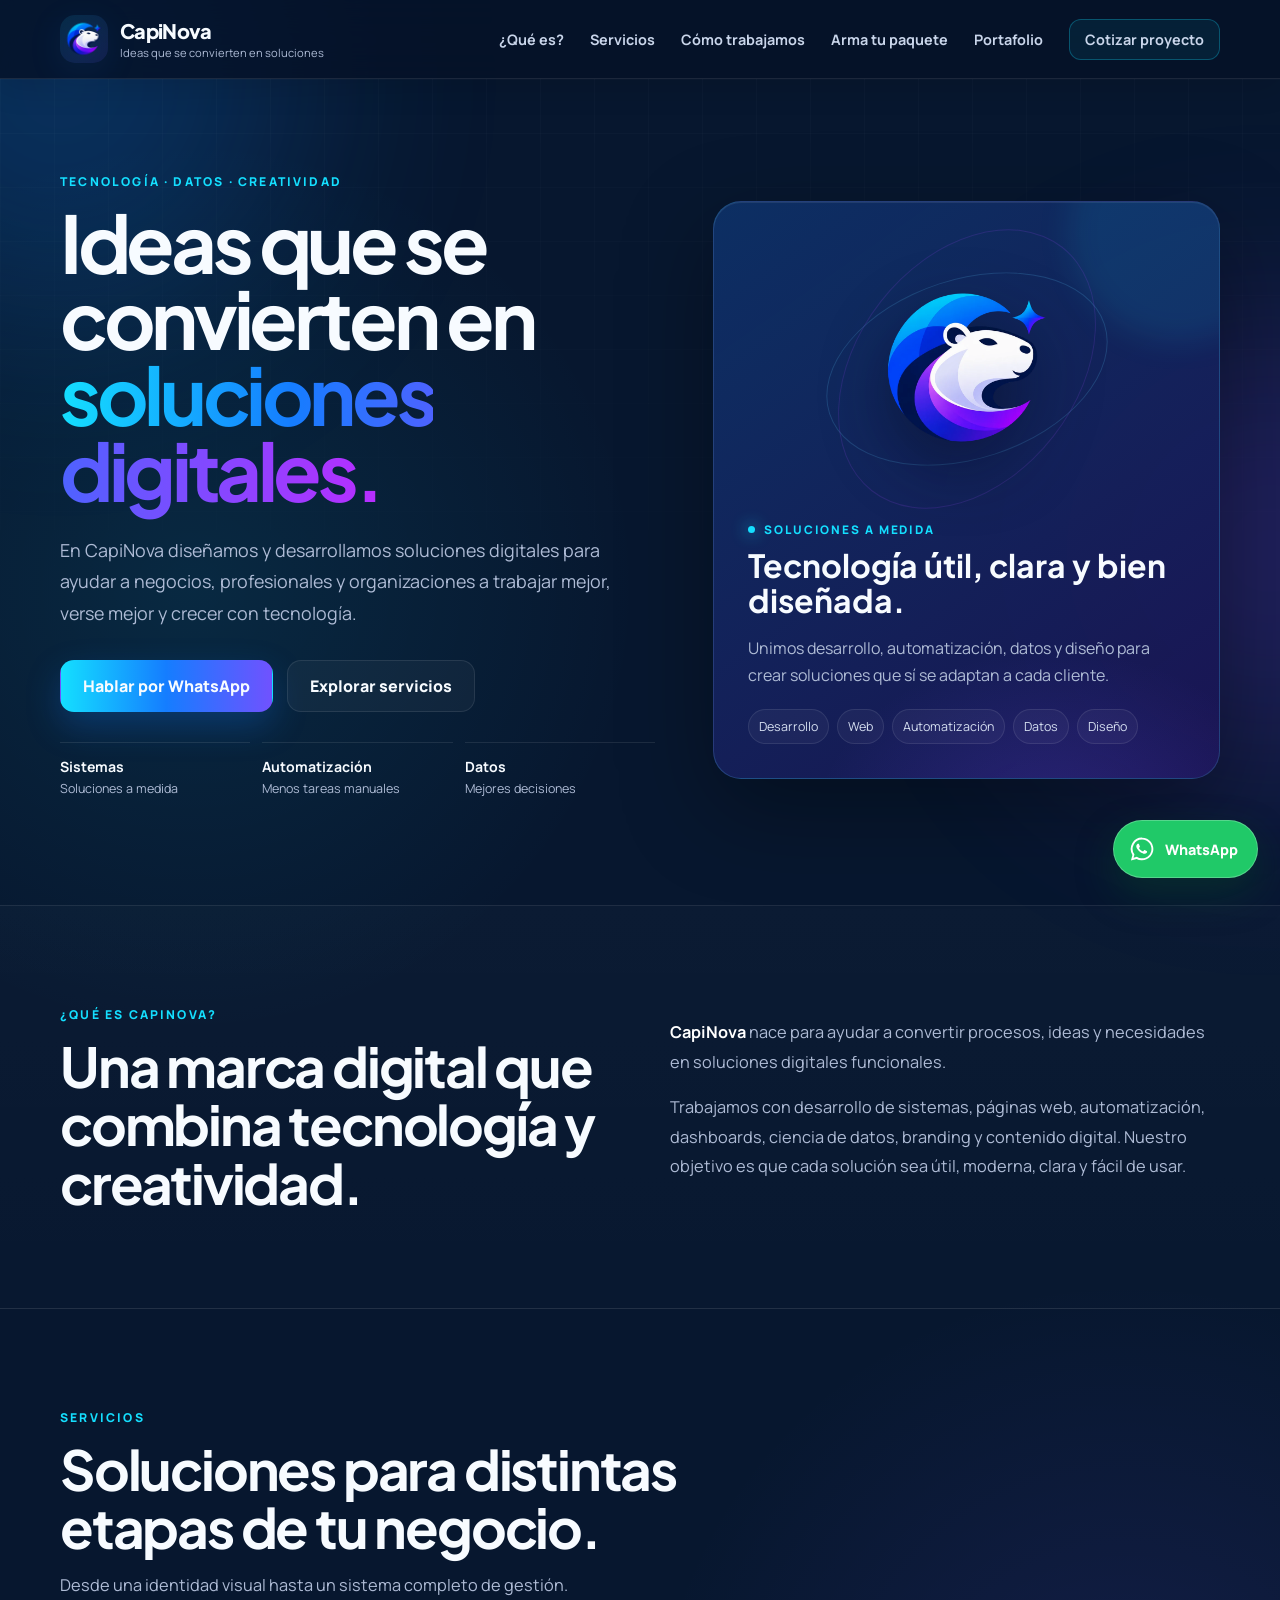
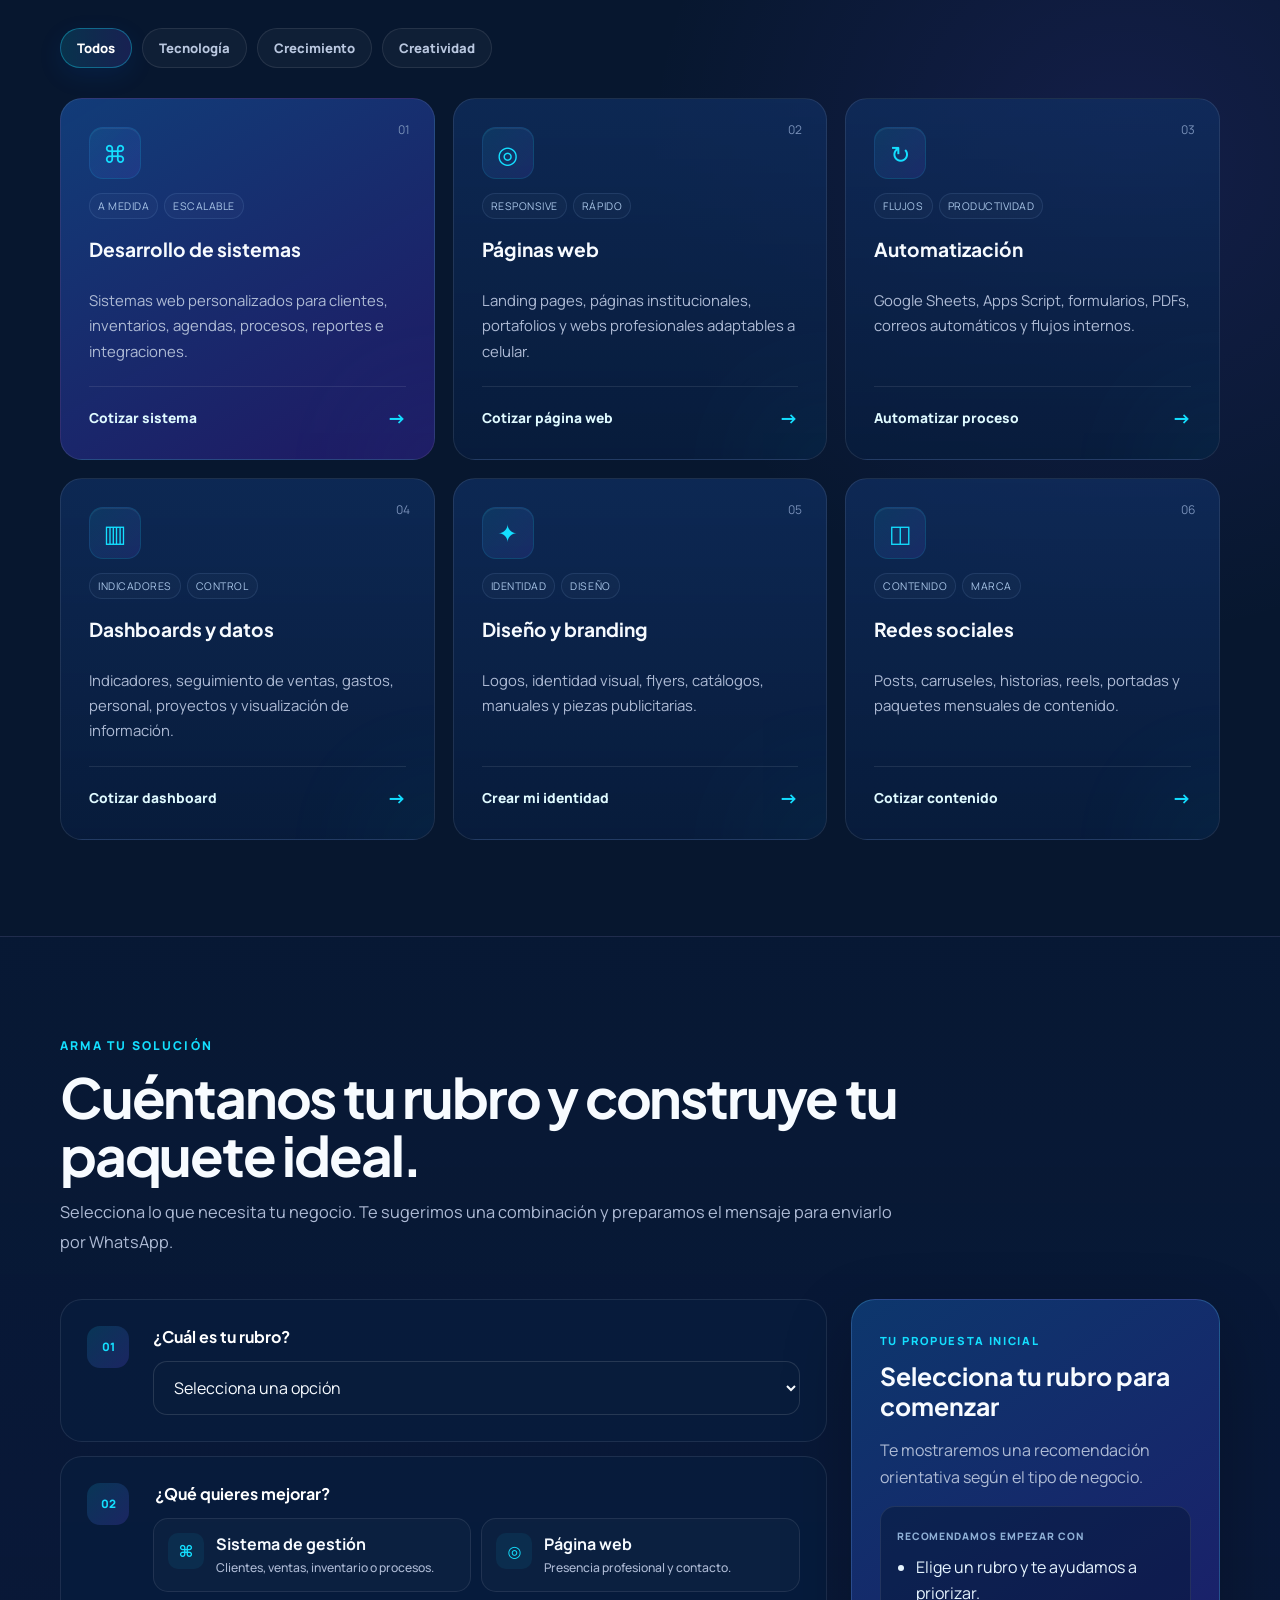
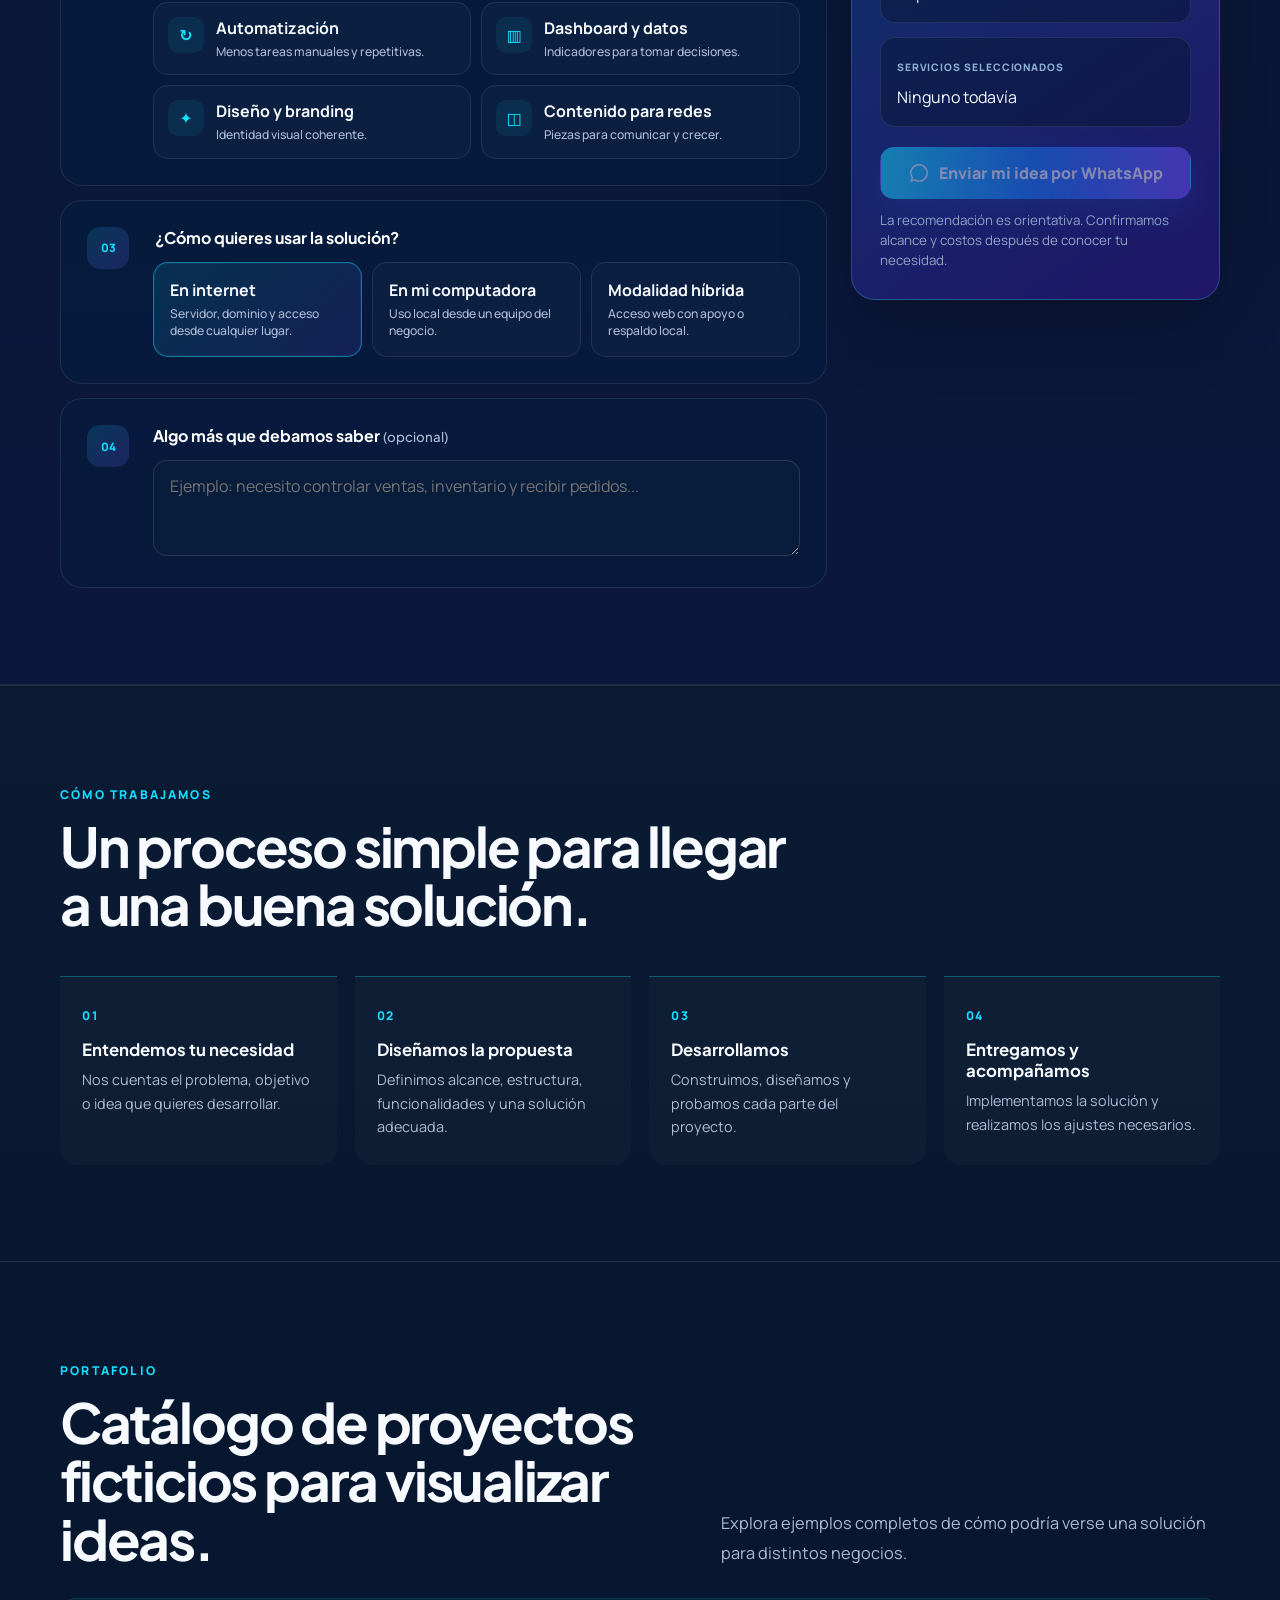
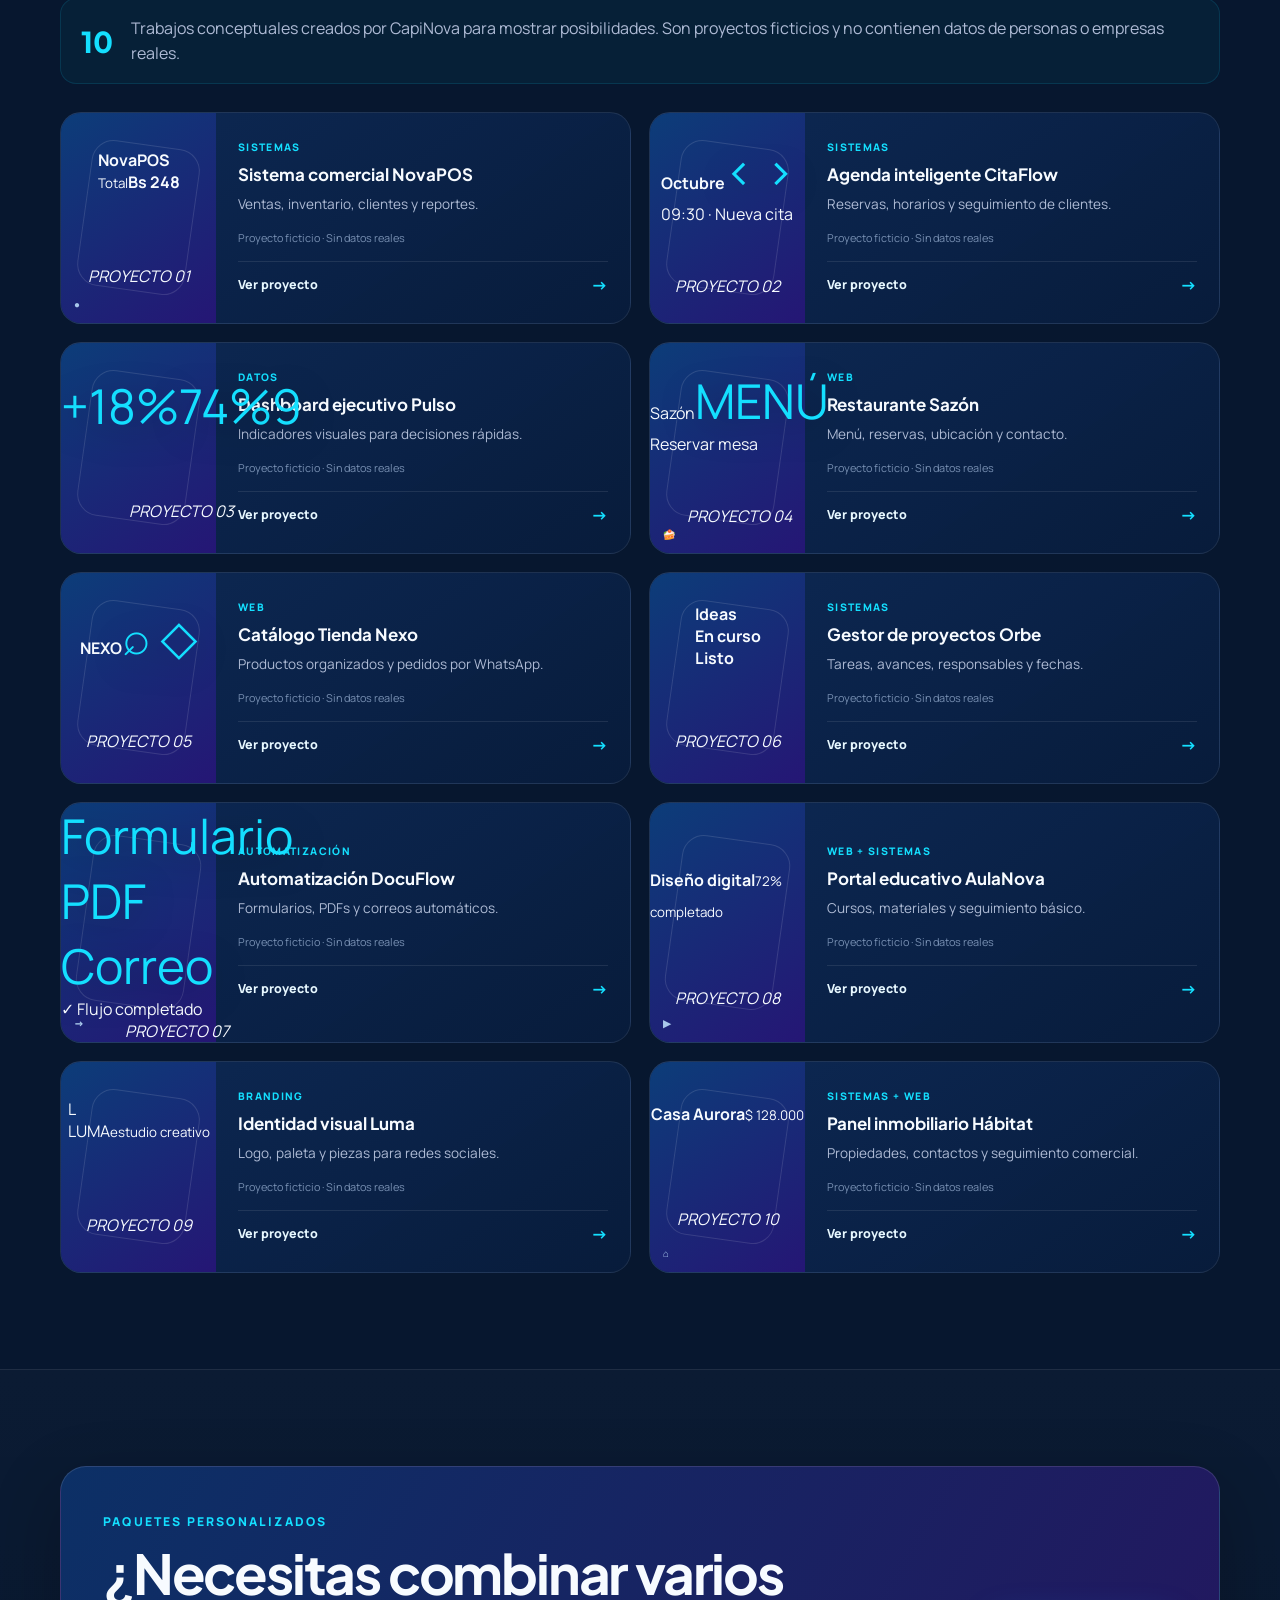
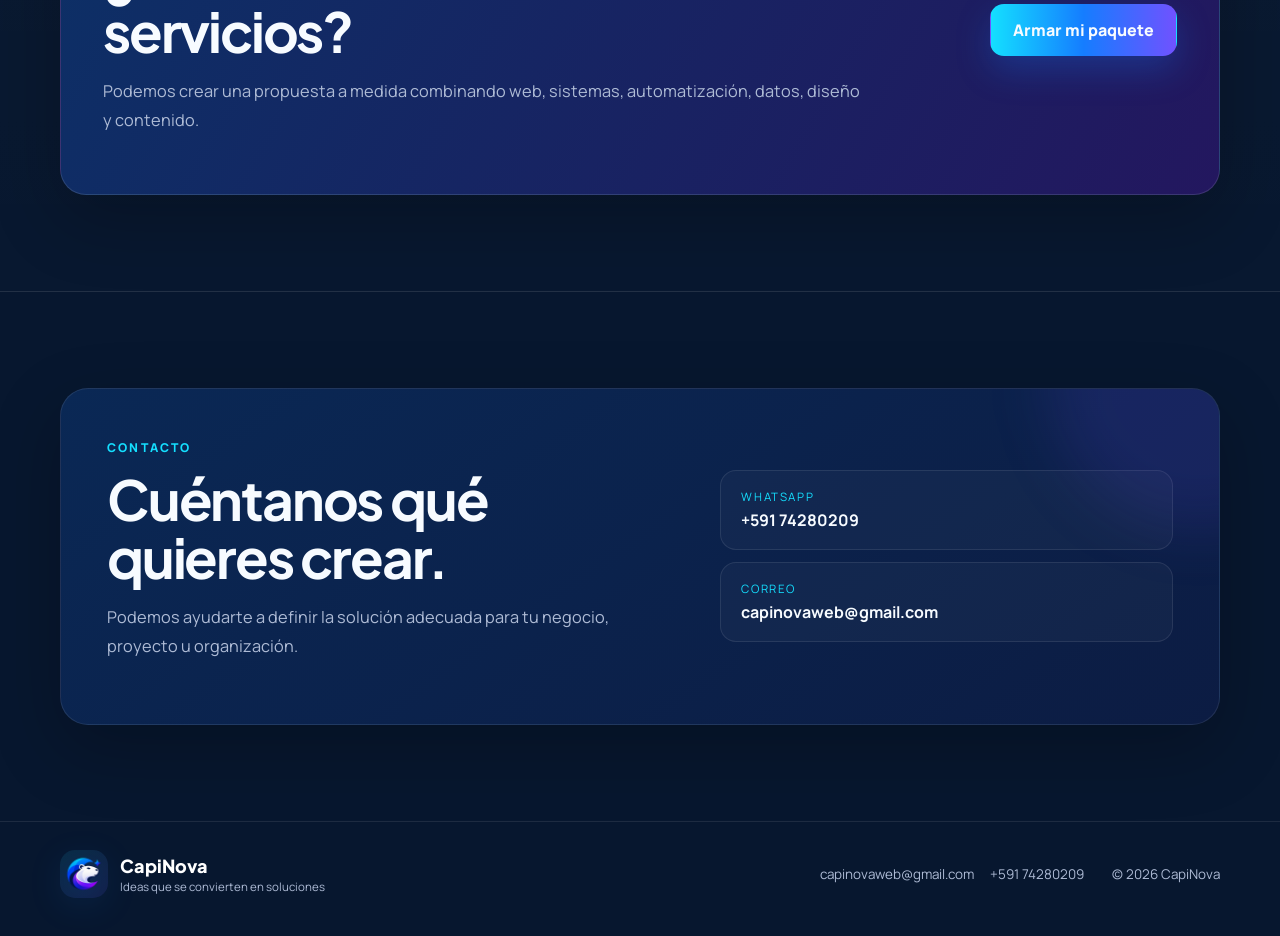
==== index.html @ 13e3d404 "Give every portfolio project a unique visual identity" ====
<!DOCTYPE html>
<html lang="es">
<head>
  <meta charset="UTF-8">
  <meta name="viewport" content="width=device-width, initial-scale=1.0">
  <meta name="theme-color" content="#07172f">
  <meta name="description" content="CapiNova crea soluciones digitales para negocios y profesionales: desarrollo de sistemas, páginas web, automatización, dashboards, datos, branding y contenido digital.">
  <meta property="og:title" content="CapiNova | Ideas que se convierten en soluciones">
  <meta property="og:description" content="Tecnología, datos y creatividad para convertir ideas en soluciones digitales funcionales.">
  <meta property="og:type" content="website">
  <meta property="og:image" content="https://alebaspi321.github.io/capinova/assets/logo-official.webp">
  <title>CapiNova | Soluciones digitales</title>
  <link rel="preconnect" href="https://fonts.googleapis.com">
  <link rel="preconnect" href="https://fonts.gstatic.com" crossorigin>
  <link href="https://fonts.googleapis.com/css2?family=Manrope:wght@400;500;600;700;800&family=Plus+Jakarta+Sans:wght@600;700;800&display=swap" rel="stylesheet">
  <link rel="stylesheet" href="style.css?v=20261013-0700">
</head>
<body>
  <div class="page-glow glow-one"></div>
  <div class="page-glow glow-two"></div>

  <header class="site-header">
    <div class="container nav">
      <a class="brand" href="#inicio" aria-label="CapiNova">
        <img class="brand-logo" src="./assets/logo-official.webp?v=20261013-0300" width="128" height="128" decoding="async" alt="Logo oficial de CapiNova">
        <span class="brand-copy">
          <strong>CapiNova</strong>
          <small>Ideas que se convierten en soluciones</small>
        </span>
      </a>

      <button class="menu-toggle" aria-label="Abrir menú" aria-expanded="false" aria-controls="main-navigation">
        <span></span><span></span><span></span>
      </button>

      <nav class="nav-links" id="main-navigation">
        <a href="#que-es">¿Qué es?</a>
        <a href="#servicios">Servicios</a>
        <a href="#proceso">Cómo trabajamos</a>
        <a href="#configurador">Arma tu paquete</a>
        <a href="#portafolio">Portafolio</a>
        <a href="#contacto" class="nav-cta">Cotizar proyecto</a>
      </nav>
    </div>
  </header>

  <main>
    <section class="hero" id="inicio">
      <div class="container hero-grid">
        <div class="hero-copy">
          <span class="eyebrow">TECNOLOGÍA · DATOS · CREATIVIDAD</span>
          <h1>Ideas que se convierten en <span>soluciones digitales.</span></h1>
          <p class="hero-text">
            En CapiNova diseñamos y desarrollamos soluciones digitales para ayudar a negocios, profesionales y organizaciones a trabajar mejor, verse mejor y crecer con tecnología.
          </p>

          <div class="hero-actions">
            <a class="btn btn-primary" href="https://wa.me/59174280209?text=Hola%20CapiNova,%20me%20gustar%C3%ADa%20solicitar%20una%20cotizaci%C3%B3n." target="_blank" rel="noopener">Hablar por WhatsApp</a>
            <a class="btn btn-secondary" href="#servicios">Explorar servicios</a>
          </div>

          <div class="trust-row">
            <div><strong>Sistemas</strong><span>Soluciones a medida</span></div>
            <div><strong>Automatización</strong><span>Menos tareas manuales</span></div>
            <div><strong>Datos</strong><span>Mejores decisiones</span></div>
          </div>
        </div>

        <div class="hero-panel">
          <div class="hero-logo-wrap" aria-hidden="true">
            <span class="orbit orbit-one"></span>
            <span class="orbit orbit-two"></span>
            <img class="hero-logo" src="./assets/logo-official.webp?v=20261013-0300" width="128" height="128" decoding="async" alt="Logo oficial de CapiNova">
          </div>
          <div class="hero-panel-copy">
            <span class="panel-label"><i></i> SOLUCIONES A MEDIDA</span>
            <h2>Tecnología útil, clara y bien diseñada.</h2>
            <p>Unimos desarrollo, automatización, datos y diseño para crear soluciones que sí se adaptan a cada cliente.</p>
          </div>
          <div class="panel-chips">
            <span>Desarrollo</span><span>Web</span><span>Automatización</span><span>Datos</span><span>Diseño</span>
          </div>
        </div>
      </div>
    </section>

    <section class="section section-soft" id="que-es">
      <div class="container two-col">
        <div>
          <span class="eyebrow">¿QUÉ ES CAPINOVA?</span>
          <h2>Una marca digital que combina tecnología y creatividad.</h2>
        </div>
        <div class="body-copy">
          <p><strong>CapiNova</strong> nace para ayudar a convertir procesos, ideas y necesidades en soluciones digitales funcionales.</p>
          <p>Trabajamos con desarrollo de sistemas, páginas web, automatización, dashboards, ciencia de datos, branding y contenido digital. Nuestro objetivo es que cada solución sea útil, moderna, clara y fácil de usar.</p>
        </div>
      </div>
    </section>

    <section class="section" id="servicios">
      <div class="container">
        <div class="section-heading">
          <span class="eyebrow">SERVICIOS</span>
          <h2>Soluciones para distintas etapas de tu negocio.</h2>
          <p>Desde una identidad visual hasta un sistema completo de gestión.</p>
        </div>

        <div class="service-filters" role="group" aria-label="Filtrar servicios">
          <button class="service-filter active" type="button" data-filter="all">Todos</button>
          <button class="service-filter" type="button" data-filter="tecnologia">Tecnología</button>
          <button class="service-filter" type="button" data-filter="crecimiento">Crecimiento</button>
          <button class="service-filter" type="button" data-filter="creatividad">Creatividad</button>
        </div>

        <div class="services-grid">
          <article class="service-card featured" data-category="tecnologia">
            <span class="service-no">01</span>
            <div class="service-icon" aria-hidden="true">⌘</div>
            <div class="service-tags"><span>A medida</span><span>Escalable</span></div>
            <h3>Desarrollo de sistemas</h3>
            <p>Sistemas web personalizados para clientes, inventarios, agendas, procesos, reportes e integraciones.</p>
            <a class="service-link" href="https://wa.me/59174280209?text=Hola%20CapiNova,%20quiero%20cotizar%20un%20sistema%20a%20medida." target="_blank" rel="noopener">Cotizar sistema <span>→</span></a>
          </article>
          <article class="service-card" data-category="crecimiento">
            <span class="service-no">02</span>
            <div class="service-icon" aria-hidden="true">◎</div>
            <div class="service-tags"><span>Responsive</span><span>Rápido</span></div>
            <h3>Páginas web</h3>
            <p>Landing pages, páginas institucionales, portafolios y webs profesionales adaptables a celular.</p>
            <a class="service-link" href="https://wa.me/59174280209?text=Hola%20CapiNova,%20quiero%20cotizar%20una%20p%C3%A1gina%20web." target="_blank" rel="noopener">Cotizar página web <span>→</span></a>
          </article>
          <article class="service-card" data-category="tecnologia">
            <span class="service-no">03</span>
            <div class="service-icon" aria-hidden="true">↻</div>
            <div class="service-tags"><span>Flujos</span><span>Productividad</span></div>
            <h3>Automatización</h3>
            <p>Google Sheets, Apps Script, formularios, PDFs, correos automáticos y flujos internos.</p>
            <a class="service-link" href="https://wa.me/59174280209?text=Hola%20CapiNova,%20quiero%20automatizar%20un%20proceso." target="_blank" rel="noopener">Automatizar proceso <span>→</span></a>
          </article>
          <article class="service-card" data-category="tecnologia">
            <span class="service-no">04</span>
            <div class="service-icon" aria-hidden="true">▥</div>
            <div class="service-tags"><span>Indicadores</span><span>Control</span></div>
            <h3>Dashboards y datos</h3>
            <p>Indicadores, seguimiento de ventas, gastos, personal, proyectos y visualización de información.</p>
            <a class="service-link" href="https://wa.me/59174280209?text=Hola%20CapiNova,%20quiero%20cotizar%20un%20dashboard%20de%20datos." target="_blank" rel="noopener">Cotizar dashboard <span>→</span></a>
          </article>
          <article class="service-card" data-category="creatividad">
            <span class="service-no">05</span>
            <div class="service-icon" aria-hidden="true">✦</div>
            <div class="service-tags"><span>Identidad</span><span>Diseño</span></div>
            <h3>Diseño y branding</h3>
            <p>Logos, identidad visual, flyers, catálogos, manuales y piezas publicitarias.</p>
            <a class="service-link" href="https://wa.me/59174280209?text=Hola%20CapiNova,%20quiero%20cotizar%20dise%C3%B1o%20y%20branding." target="_blank" rel="noopener">Crear mi identidad <span>→</span></a>
          </article>
          <article class="service-card" data-category="crecimiento creatividad">
            <span class="service-no">06</span>
            <div class="service-icon" aria-hidden="true">◫</div>
            <div class="service-tags"><span>Contenido</span><span>Marca</span></div>
            <h3>Redes sociales</h3>
            <p>Posts, carruseles, historias, reels, portadas y paquetes mensuales de contenido.</p>
            <a class="service-link" href="https://wa.me/59174280209?text=Hola%20CapiNova,%20quiero%20cotizar%20contenido%20para%20redes%20sociales." target="_blank" rel="noopener">Cotizar contenido <span>→</span></a>
          </article>
        </div>
      </div>
    </section>

    <section class="section package-builder-section" id="configurador">
      <div class="container">
        <div class="section-heading builder-heading">
          <span class="eyebrow">ARMA TU SOLUCIÓN</span>
          <h2>Cuéntanos tu rubro y construye tu paquete ideal.</h2>
          <p>Selecciona lo que necesita tu negocio. Te sugerimos una combinación y preparamos el mensaje para enviarlo por WhatsApp.</p>
        </div>

        <div class="package-builder">
          <form class="builder-form" id="package-form">
            <div class="builder-step">
              <span class="step-number">01</span>
              <div class="step-content">
                <label for="business-type">¿Cuál es tu rubro?</label>
                <select id="business-type" name="businessType">
                  <option value="">Selecciona una opción</option>
                  <option value="restaurante">Restaurante o cafetería</option>
                  <option value="comercio">Tienda o comercio</option>
                  <option value="profesional">Servicios profesionales</option>
                  <option value="salud">Salud y bienestar</option>
                  <option value="educacion">Educación o capacitación</option>
                  <option value="inmobiliaria">Inmobiliaria o construcción</option>
                  <option value="turismo">Turismo, hotelería o eventos</option>
                  <option value="emprendimiento">Emprendimiento o marca personal</option>
                  <option value="otro">Otro rubro</option>
                </select>
              </div>
            </div>

            <div class="builder-step">
              <span class="step-number">02</span>
              <fieldset class="step-content">
                <legend>¿Qué quieres mejorar?</legend>
                <div class="need-grid">
                  <label class="need-option"><input type="checkbox" name="service" value="Sistema de gestión"><span><b>⌘</b><strong>Sistema de gestión</strong><small>Clientes, ventas, inventario o procesos.</small></span></label>
                  <label class="need-option"><input type="checkbox" name="service" value="Página web"><span><b>◎</b><strong>Página web</strong><small>Presencia profesional y contacto.</small></span></label>
                  <label class="need-option"><input type="checkbox" name="service" value="Automatización"><span><b>↻</b><strong>Automatización</strong><small>Menos tareas manuales y repetitivas.</small></span></label>
                  <label class="need-option"><input type="checkbox" name="service" value="Dashboard y datos"><span><b>▥</b><strong>Dashboard y datos</strong><small>Indicadores para tomar decisiones.</small></span></label>
                  <label class="need-option"><input type="checkbox" name="service" value="Diseño y branding"><span><b>✦</b><strong>Diseño y branding</strong><small>Identidad visual coherente.</small></span></label>
                  <label class="need-option"><input type="checkbox" name="service" value="Contenido para redes"><span><b>◫</b><strong>Contenido para redes</strong><small>Piezas para comunicar y crecer.</small></span></label>
                </div>
              </fieldset>
            </div>

            <div class="builder-step">
              <span class="step-number">03</span>
              <fieldset class="step-content">
                <legend>¿Cómo quieres usar la solución?</legend>
                <div class="delivery-grid">
                  <label class="delivery-option"><input type="radio" name="delivery" value="En internet, con servidor y dominio" checked><span><strong>En internet</strong><small>Servidor, dominio y acceso desde cualquier lugar.</small></span></label>
                  <label class="delivery-option"><input type="radio" name="delivery" value="Instalada en una computadora local"><span><strong>En mi computadora</strong><small>Uso local desde un equipo del negocio.</small></span></label>
                  <label class="delivery-option"><input type="radio" name="delivery" value="Opción híbrida: internet y respaldo local"><span><strong>Modalidad híbrida</strong><small>Acceso web con apoyo o respaldo local.</small></span></label>
                </div>
              </fieldset>
            </div>

            <div class="builder-step">
              <span class="step-number">04</span>
              <div class="step-content">
                <label for="project-detail">Algo más que debamos saber <small>(opcional)</small></label>
                <textarea id="project-detail" rows="3" placeholder="Ejemplo: necesito controlar ventas, inventario y recibir pedidos..."></textarea>
              </div>
            </div>
          </form>

          <aside class="builder-summary" aria-live="polite">
            <span class="summary-kicker">TU PROPUESTA INICIAL</span>
            <h3 id="summary-title">Selecciona tu rubro para comenzar</h3>
            <p id="summary-text">Te mostraremos una recomendación orientativa según el tipo de negocio.</p>
            <div class="recommendation-box">
              <small>Recomendamos empezar con</small>
              <ul id="recommended-list"><li>Elige un rubro y te ayudamos a priorizar.</li></ul>
            </div>
            <div class="selected-summary">
              <small>Servicios seleccionados</small>
              <p id="selected-services">Ninguno todavía</p>
            </div>
            <a class="btn btn-primary builder-whatsapp disabled" id="builder-whatsapp" href="#" target="_blank" rel="noopener" aria-disabled="true">
              <svg viewBox="0 0 32 32" aria-hidden="true"><path fill="currentColor" d="M16.04 3A12.9 12.9 0 0 0 5.08 22.72L3.35 29l6.43-1.69A12.95 12.95 0 1 0 16.04 3Zm0 2.18a10.76 10.76 0 1 1-5.49 20.01l-.39-.23-3.82 1 1.02-3.72-.25-.4a10.74 10.74 0 0 1 8.93-16.66Z"/></svg>
              Enviar mi idea por WhatsApp
            </a>
            <small class="summary-note">La recomendación es orientativa. Confirmamos alcance y costos después de conocer tu necesidad.</small>
          </aside>
        </div>
      </div>
    </section>

    <section class="section section-soft" id="proceso">
      <div class="container">
        <div class="section-heading">
          <span class="eyebrow">CÓMO TRABAJAMOS</span>
          <h2>Un proceso simple para llegar a una buena solución.</h2>
        </div>

        <div class="process-grid">
          <article><span>01</span><h3>Entendemos tu necesidad</h3><p>Nos cuentas el problema, objetivo o idea que quieres desarrollar.</p></article>
          <article><span>02</span><h3>Diseñamos la propuesta</h3><p>Definimos alcance, estructura, funcionalidades y una solución adecuada.</p></article>
          <article><span>03</span><h3>Desarrollamos</h3><p>Construimos, diseñamos y probamos cada parte del proyecto.</p></article>
          <article><span>04</span><h3>Entregamos y acompañamos</h3><p>Implementamos la solución y realizamos los ajustes necesarios.</p></article>
        </div>
      </div>
    </section>

    <section class="section" id="portafolio">
      <div class="container">
        <div class="section-heading portfolio-heading">
          <div>
            <span class="eyebrow">PORTAFOLIO</span>
            <h2>Catálogo de proyectos ficticios para visualizar ideas.</h2>
          </div>
          <p>Explora ejemplos completos de cómo podría verse una solución para distintos negocios.</p>
        </div>

        <div class="demo-notice"><span>10</span><p>Trabajos conceptuales creados por CapiNova para mostrar posibilidades. Son proyectos ficticios y no contienen datos de personas o empresas reales.</p></div>
        <div class="portfolio-grid demo-grid">
          <article class="demo-card project-pos">
            <div class="demo-visual visual-pos"><div class="project-mini"><div class="mini-pos-head"><b>NovaPOS</b><i>●</i></div><div class="mini-products"><span></span><span></span><span></span></div><div class="mini-total"><small>Total</small><strong>Bs 248</strong></div></div><em>PROYECTO 01</em></div>
            <div class="demo-copy"><span>SISTEMAS</span><h3>Sistema comercial NovaPOS</h3><p>Ventas, inventario, clientes y reportes.</p><small>Proyecto ficticio · Sin datos reales</small><button class="project-view" type="button" data-project="1">Ver proyecto <span>→</span></button></div>
          </article>
          <article class="demo-card project-calendar">
            <div class="demo-visual visual-calendar"><div class="project-mini"><div class="mini-cal-head"><b>Octubre</b><span>‹ ›</span></div><div class="mini-cal-grid"><i></i><i></i><i></i><i></i><i></i><i></i><i></i><i></i><i></i><i></i><i></i><i></i><i></i><i></i><i></i><i></i><i></i><i></i><i></i><i></i><i></i></div><div class="mini-appointment">09:30 · Nueva cita</div></div><em>PROYECTO 02</em></div>
            <div class="demo-copy"><span>SISTEMAS</span><h3>Agenda inteligente CitaFlow</h3><p>Reservas, horarios y seguimiento de clientes.</p><small>Proyecto ficticio · Sin datos reales</small><button class="project-view" type="button" data-project="2">Ver proyecto <span>→</span></button></div>
          </article>
          <article class="demo-card project-analytics">
            <div class="demo-visual visual-analytics"><div class="project-mini"><div class="mini-kpis"><span>+18%</span><span>74%</span><span>9</span></div><div class="mini-bars"><i></i><i></i><i></i><i></i><i></i><i></i></div><div class="mini-line"></div></div><em>PROYECTO 03</em></div>
            <div class="demo-copy"><span>DATOS</span><h3>Dashboard ejecutivo Pulso</h3><p>Indicadores visuales para decisiones rápidas.</p><small>Proyecto ficticio · Sin datos reales</small><button class="project-view" type="button" data-project="3">Ver proyecto <span>→</span></button></div>
          </article>
          <article class="demo-card project-restaurant">
            <div class="demo-visual visual-restaurant"><div class="project-mini"><div class="mini-food-title">Sazón<span>MENÚ</span></div><div class="mini-dishes"><i>🍲</i><i>🥗</i><i>🍰</i></div><div class="mini-reserve">Reservar mesa</div></div><em>PROYECTO 04</em></div>
            <div class="demo-copy"><span>WEB</span><h3>Restaurante Sazón</h3><p>Menú, reservas, ubicación y contacto.</p><small>Proyecto ficticio · Sin datos reales</small><button class="project-view" type="button" data-project="4">Ver proyecto <span>→</span></button></div>
          </article>
          <article class="demo-card project-shop">
            <div class="demo-visual visual-shop"><div class="project-mini"><div class="mini-shop-head"><b>NEXO</b><span>⌕  ◇</span></div><div class="mini-shop-grid"><i></i><i></i><i></i><i></i></div></div><em>PROYECTO 05</em></div>
            <div class="demo-copy"><span>WEB</span><h3>Catálogo Tienda Nexo</h3><p>Productos organizados y pedidos por WhatsApp.</p><small>Proyecto ficticio · Sin datos reales</small><button class="project-view" type="button" data-project="5">Ver proyecto <span>→</span></button></div>
          </article>
          <article class="demo-card project-kanban">
            <div class="demo-visual visual-kanban"><div class="project-mini"><div class="mini-board"><div><b>Ideas</b><i></i><i></i></div><div><b>En curso</b><i></i><i></i></div><div><b>Listo</b><i></i></div></div></div><em>PROYECTO 06</em></div>
            <div class="demo-copy"><span>SISTEMAS</span><h3>Gestor de proyectos Orbe</h3><p>Tareas, avances, responsables y fechas.</p><small>Proyecto ficticio · Sin datos reales</small><button class="project-view" type="button" data-project="6">Ver proyecto <span>→</span></button></div>
          </article>
          <article class="demo-card project-flow">
            <div class="demo-visual visual-flow"><div class="project-mini"><div class="mini-flow"><span>Formulario</span><i>→</i><span>PDF</span><i>→</i><span>Correo</span></div><div class="mini-flow-status">✓ Flujo completado</div></div><em>PROYECTO 07</em></div>
            <div class="demo-copy"><span>AUTOMATIZACIÓN</span><h3>Automatización DocuFlow</h3><p>Formularios, PDFs y correos automáticos.</p><small>Proyecto ficticio · Sin datos reales</small><button class="project-view" type="button" data-project="7">Ver proyecto <span>→</span></button></div>
          </article>
          <article class="demo-card project-learning">
            <div class="demo-visual visual-learning"><div class="project-mini"><div class="mini-course"><i>▶</i><div><b>Diseño digital</b><span></span><small>72% completado</small></div></div><div class="mini-lessons"><span></span><span></span><span></span></div></div><em>PROYECTO 08</em></div>
            <div class="demo-copy"><span>WEB + SISTEMAS</span><h3>Portal educativo AulaNova</h3><p>Cursos, materiales y seguimiento básico.</p><small>Proyecto ficticio · Sin datos reales</small><button class="project-view" type="button" data-project="8">Ver proyecto <span>→</span></button></div>
          </article>
          <article class="demo-card project-brand">
            <div class="demo-visual visual-brand"><div class="project-mini"><div class="mini-logo-mark">L</div><div class="mini-brand-name">LUMA<small>estudio creativo</small></div><div class="mini-swatches"><i></i><i></i><i></i><i></i></div></div><em>PROYECTO 09</em></div>
            <div class="demo-copy"><span>BRANDING</span><h3>Identidad visual Luma</h3><p>Logo, paleta y piezas para redes sociales.</p><small>Proyecto ficticio · Sin datos reales</small><button class="project-view" type="button" data-project="9">Ver proyecto <span>→</span></button></div>
          </article>
          <article class="demo-card project-estate">
            <div class="demo-visual visual-estate"><div class="project-mini"><div class="mini-property-main"><i>⌂</i><b>Casa Aurora</b><small>$ 128.000</small></div><div class="mini-property-row"><span></span><span></span><span></span></div></div><em>PROYECTO 10</em></div>
            <div class="demo-copy"><span>SISTEMAS + WEB</span><h3>Panel inmobiliario Hábitat</h3><p>Propiedades, contactos y seguimiento comercial.</p><small>Proyecto ficticio · Sin datos reales</small><button class="project-view" type="button" data-project="10">Ver proyecto <span>→</span></button></div>
          </article>
        </div>
      </div>
    </section>

    <section class="section section-soft">
      <div class="container custom-package">
        <div>
          <span class="eyebrow">PAQUETES PERSONALIZADOS</span>
          <h2>¿Necesitas combinar varios servicios?</h2>
          <p>Podemos crear una propuesta a medida combinando web, sistemas, automatización, datos, diseño y contenido.</p>
        </div>
        <a class="btn btn-primary" href="https://wa.me/59174280209?text=Hola%20CapiNova,%20quiero%20armar%20un%20paquete%20personalizado." target="_blank" rel="noopener">Armar mi paquete</a>
      </div>
    </section>

    <section class="section" id="contacto">
      <div class="container contact-card">
        <div class="contact-copy">
          <span class="eyebrow">CONTACTO</span>
          <h2>Cuéntanos qué quieres crear.</h2>
          <p>Podemos ayudarte a definir la solución adecuada para tu negocio, proyecto u organización.</p>
        </div>
        <div class="contact-details">
          <a href="https://wa.me/59174280209?text=Hola%20CapiNova,%20me%20gustar%C3%ADa%20solicitar%20informaci%C3%B3n." target="_blank" rel="noopener">
            <small>WhatsApp</small>
            <strong>+591 74280209</strong>
          </a>
          <a href="mailto:capinovaweb@gmail.com">
            <small>Correo</small>
            <strong>capinovaweb@gmail.com</strong>
          </a>
        </div>
      </div>
    </section>
  </main>

  <div class="project-modal" id="project-modal" role="dialog" aria-modal="true" aria-labelledby="project-modal-title" hidden>
    <div class="project-modal-backdrop" data-close-modal></div>
    <div class="project-modal-panel">
      <button class="project-modal-close" type="button" aria-label="Cerrar proyecto" data-close-modal>×</button>
      <div class="project-preview" id="project-preview">
        <div class="preview-toolbar"><i></i><i></i><i></i><span id="preview-address">proyecto.capinova.demo</span></div>
        <div class="preview-app">
          <aside class="preview-sidebar"><img src="./assets/logo-official.webp?v=20261013-0300" alt=""><b id="preview-short-title">CN</b><span></span><span></span><span></span><span></span></aside>
          <div class="preview-content">
            <div class="preview-heading"><div><small>VISTA CONCEPTUAL</small><h4 id="preview-screen-title">Panel principal</h4></div><div class="preview-avatar"></div></div>
            <div class="preview-metrics"><div><small>Indicador A</small><strong id="metric-a">24</strong></div><div><small>Indicador B</small><strong id="metric-b">86%</strong></div><div><small>Indicador C</small><strong id="metric-c">12</strong></div></div>
            <div class="preview-lower"><div class="preview-chart"><span></span><i></i></div><div class="preview-list"><span></span><span></span><span></span><span></span></div></div>
          </div>
        </div>
      </div>
      <div class="project-modal-copy">
        <span class="modal-category" id="project-modal-category">SISTEMAS</span>
        <h3 id="project-modal-title">Proyecto ficticio</h3>
        <p id="project-modal-description"></p>
        <div class="modal-columns"><div><small>OBJETIVO</small><p id="project-modal-objective"></p></div><div><small>INCLUYE</small><ul id="project-modal-features"></ul></div></div>
        <a class="btn btn-primary" id="project-modal-cta" href="#" target="_blank" rel="noopener">Quiero algo similar</a>
        <small class="fiction-note">Vista conceptual creada para portafolio. No corresponde a un cliente real.</small>
      </div>
    </div>
  </div>

  <a class="whatsapp-float" href="https://wa.me/59174280209?text=Hola%20CapiNova,%20me%20gustar%C3%ADa%20solicitar%20una%20cotizaci%C3%B3n." target="_blank" rel="noopener" aria-label="Cotizar por WhatsApp">
    <svg viewBox="0 0 32 32" aria-hidden="true">
      <path fill="currentColor" d="M16.04 3A12.9 12.9 0 0 0 5.08 22.72L3.35 29l6.43-1.69A12.95 12.95 0 1 0 16.04 3Zm0 2.18a10.76 10.76 0 1 1-5.49 20.01l-.39-.23-3.82 1 1.02-3.72-.25-.4a10.74 10.74 0 0 1 8.93-16.66Zm-4.7 4.86c-.2 0-.53.08-.81.39-.28.31-1.06 1.04-1.06 2.53s1.09 2.94 1.24 3.14c.15.2 2.14 3.27 5.19 4.59.72.31 1.29.5 1.73.64.73.23 1.39.2 1.91.12.58-.09 1.79-.73 2.04-1.43.25-.7.25-1.3.18-1.43-.08-.12-.28-.2-.58-.35-.3-.15-1.79-.88-2.07-.98-.28-.1-.48-.15-.68.15-.2.3-.78.98-.96 1.18-.18.2-.35.23-.66.08-.3-.15-1.28-.47-2.44-1.5-.9-.8-1.51-1.8-1.69-2.1-.18-.3-.02-.47.13-.62.14-.13.3-.35.45-.53.15-.18.2-.3.3-.5.1-.2.05-.38-.03-.53-.07-.15-.67-1.65-.93-2.26-.24-.58-.49-.5-.68-.51h-.58Z"/>
    </svg>
    <span>WhatsApp</span>
  </a>

  <footer class="footer">
    <div class="container footer-grid">
      <div class="footer-brand">
        <img class="brand-logo" src="./assets/logo-official.webp?v=20261013-0300" width="128" height="128" decoding="async" alt="Logo oficial de CapiNova">
        <div><strong>CapiNova</strong><span>Ideas que se convierten en soluciones</span></div>
      </div>
      <div class="footer-contact">
        <a href="mailto:capinovaweb@gmail.com">capinovaweb@gmail.com</a>
        <a href="https://wa.me/59174280209" target="_blank" rel="noopener">+591 74280209</a>
      </div>
      <div class="footer-copy">© <span id="year"></span> CapiNova</div>
    </div>
  </footer>

  <script src="script.js?v=20261013-0700"></script>
</body>
</html>
---- style.css ----
:root{
  --bg:#07172f;
  --bg-2:#0b2144;
  --card:#0d2852;
  --card-2:#102f62;
  --text:#f7fbff;
  --muted:#aebbd5;
  --cyan:#14dfff;
  --blue:#157dff;
  --violet:#7052ff;
  --magenta:#b92dff;
  --line:rgba(255,255,255,.09);
  --shadow:0 24px 70px rgba(0,0,0,.24);
}
*{box-sizing:border-box}
html{scroll-behavior:smooth}
body{margin:0;font-family:"Manrope",system-ui,sans-serif;background:var(--bg);color:var(--text);overflow-x:hidden}
a{text-decoration:none;color:inherit}
button{font:inherit}
.container{width:min(1160px,calc(100% - 40px));margin:auto}
.section{padding:96px 0}
.section-soft{background:linear-gradient(180deg,rgba(255,255,255,.018),rgba(255,255,255,.008));border-top:1px solid var(--line);border-bottom:1px solid var(--line)}
.page-glow{position:fixed;border-radius:50%;filter:blur(110px);opacity:.22;pointer-events:none;z-index:-1}
.glow-one{width:480px;height:480px;background:#138cff;left:-180px;top:-160px}
.glow-two{width:460px;height:460px;background:#7d43ff;right:-220px;top:320px}
.site-header{position:sticky;top:0;z-index:50;background:rgba(7,23,47,.78);backdrop-filter:blur(18px);border-bottom:1px solid var(--line)}
.nav{height:78px;display:flex;align-items:center;justify-content:space-between;gap:24px}
.brand{display:flex;align-items:center;gap:12px}
.brand-logo{width:48px;height:48px;flex:none;display:block;object-fit:contain}
.brand-copy strong,.brand-copy small{display:block}.brand-copy strong{font:800 20px "Plus Jakarta Sans"}.brand-copy small{font-size:.7rem;color:var(--muted);margin-top:2px}
.nav-links{display:flex;align-items:center;gap:26px}.nav-links a{font-size:.9rem;font-weight:700;color:#c9d5ea}.nav-links a:hover{color:#fff}.nav-cta{padding:10px 15px;border:1px solid rgba(20,223,255,.28);border-radius:12px;background:rgba(20,223,255,.07)}
.menu-toggle{display:none;width:44px;height:44px;border:1px solid var(--line);border-radius:12px;background:transparent;padding:9px}.menu-toggle span{height:2px;background:#fff;display:block;margin:5px;border-radius:3px}
.hero{padding:86px 0 90px}.hero-grid{display:grid;grid-template-columns:1.08fr .92fr;gap:58px;align-items:center;min-height:650px}
.eyebrow{display:inline-block;color:var(--cyan);font-size:.76rem;letter-spacing:.18em;font-weight:800;margin-bottom:14px}
h1,h2,h3{font-family:"Plus Jakarta Sans",sans-serif}
h1{font-size:clamp(3.1rem,6.2vw,6.3rem);line-height:.96;letter-spacing:-.055em;margin:0 0 26px}
h1 span{background:linear-gradient(90deg,var(--cyan),var(--blue),var(--violet),var(--magenta));-webkit-background-clip:text;color:transparent}
.hero-text{font-size:1.12rem;line-height:1.78;color:var(--muted);max-width:700px}
.hero-actions{display:flex;gap:14px;flex-wrap:wrap;margin:30px 0 30px}.btn{display:inline-flex;align-items:center;justify-content:center;min-height:52px;padding:0 22px;border-radius:14px;font-weight:800;border:1px solid transparent;transition:.2s}.btn:hover{transform:translateY(-2px)}.btn-primary{background:linear-gradient(90deg,var(--cyan),var(--blue),var(--violet));box-shadow:0 14px 34px rgba(21,125,255,.25)}.btn-secondary{background:rgba(255,255,255,.04);border-color:var(--line)}
.trust-row{display:grid;grid-template-columns:repeat(3,1fr);gap:12px}.trust-row div{padding:14px 0;border-top:1px solid var(--line)}.trust-row strong,.trust-row span{display:block}.trust-row strong{font-size:.88rem}.trust-row span{font-size:.78rem;color:var(--muted);margin-top:4px}
.hero-panel{padding:34px;border-radius:28px;background:linear-gradient(150deg,rgba(16,47,98,.94),rgba(20,25,77,.92));border:1px solid rgba(255,255,255,.12);box-shadow:var(--shadow);position:relative;overflow:hidden}.hero-panel:before{content:"";position:absolute;width:220px;height:220px;border-radius:50%;background:#14dfff18;top:-80px;right:-70px;filter:blur(15px)}.hero-logo-wrap{display:flex;justify-content:center}.hero-logo{width:230px;height:auto;aspect-ratio:1;max-width:70%;display:block;object-fit:contain;filter:drop-shadow(0 18px 30px rgba(0,0,0,.18))}.panel-label{font-size:.74rem;letter-spacing:.16em;color:var(--cyan);font-weight:800}.hero-panel-copy h2{font-size:2rem;line-height:1.1;margin:10px 0}.hero-panel-copy p{color:var(--muted);line-height:1.7}.panel-chips{display:flex;gap:8px;flex-wrap:wrap;margin-top:20px}.panel-chips span{font-size:.78rem;padding:8px 10px;border-radius:999px;background:#ffffff0a;border:1px solid var(--line);color:#d4def0}
.two-col{display:grid;grid-template-columns:1fr 1fr;gap:60px;align-items:start}.two-col h2,.section-heading h2,.custom-package h2,.contact-copy h2{font-size:clamp(2.3rem,4.3vw,4rem);line-height:1.06;letter-spacing:-.04em;margin:0}.body-copy p,.section-heading p,.custom-package p,.contact-copy p{color:var(--muted);line-height:1.8;font-size:1.02rem}.body-copy strong{color:#fff}
.section-heading{max-width:760px;margin-bottom:42px}.section-heading p{margin-top:14px}
.services-grid{display:grid;grid-template-columns:repeat(3,1fr);gap:18px}.service-card{position:relative;min-height:300px;padding:28px;border-radius:22px;background:linear-gradient(180deg,rgba(16,47,98,.72),rgba(8,28,60,.92));border:1px solid var(--line);transition:.25s}.service-card:hover{transform:translateY(-6px);border-color:rgba(20,223,255,.24);box-shadow:var(--shadow)}.service-card.featured{background:linear-gradient(150deg,rgba(18,62,123,.96),rgba(34,25,103,.92))}.service-no{position:absolute;right:24px;top:22px;font-size:.75rem;color:#7890b8}.service-icon{width:52px;height:52px;border-radius:14px;display:grid;place-items:center;background:linear-gradient(135deg,#14dfff18,#7052ff22);color:var(--cyan);font-size:1.5rem;margin-bottom:40px}.service-card h3{font-size:1.2rem;margin:0 0 12px}.service-card p{font-size:.93rem;color:var(--muted);line-height:1.7}
.process-grid{display:grid;grid-template-columns:repeat(4,1fr);gap:18px}.process-grid article{padding:26px 22px;border-top:1px solid rgba(20,223,255,.3);background:rgba(255,255,255,.025);border-radius:0 0 18px 18px}.process-grid span{color:var(--cyan);font-size:.75rem;letter-spacing:.14em;font-weight:800}.process-grid h3{font-size:1.05rem;margin:14px 0 8px}.process-grid p{font-size:.9rem;color:var(--muted);line-height:1.65;margin:0}
.portfolio-heading{display:grid;grid-template-columns:1.1fr .9fr;gap:50px;align-items:end;max-width:none}.portfolio-heading>p{margin:0}
.portfolio-grid{display:grid;grid-template-columns:1.4fr .8fr;gap:18px}.portfolio-card{border:1px solid var(--line);border-radius:24px;background:var(--card);overflow:hidden}.portfolio-card.large{grid-row:span 2}.mock-window{height:360px;padding:18px;background:radial-gradient(circle at 80% 20%,rgba(112,82,255,.28),transparent 35%),linear-gradient(145deg,#0d315f,#0a1d40)}.mock-top{height:32px;display:flex;gap:6px;align-items:center}.mock-top span{width:8px;height:8px;border-radius:50%;background:#5e7ba7}.mock-body{height:calc(100% - 32px);display:grid;grid-template-columns:82px 1fr;gap:14px}.mock-sidebar,.mock-main{border-radius:14px;background:#ffffff0b}.mock-main{padding:16px}.mock-stats{display:grid;grid-template-columns:repeat(3,1fr);gap:10px}.mock-stats i{height:58px;border-radius:10px;background:linear-gradient(135deg,#14dfff22,#7052ff2a)}.mock-chart{height:150px;border-radius:12px;margin-top:18px;background:linear-gradient(180deg,#14dfff15,#7052ff0d);position:relative}.mock-chart:after{content:"";position:absolute;left:8%;right:8%;top:56%;height:2px;background:linear-gradient(90deg,var(--cyan),var(--violet));transform:skewY(-8deg);box-shadow:30px -24px 0 -1px var(--cyan),80px 18px 0 -1px var(--violet)}
.visual-block{height:150px;display:grid;place-items:center;font:800 2.5rem "Plus Jakarta Sans";background:linear-gradient(135deg,#0d376d,#181864);color:var(--cyan)}.auto-block{color:var(--magenta)}.portfolio-copy{padding:24px}.portfolio-copy span{font-size:.72rem;letter-spacing:.14em;color:var(--cyan);font-weight:800}.portfolio-copy h3{font-size:1.24rem;margin:10px 0}.portfolio-copy p{margin:0;color:var(--muted);line-height:1.65}
.custom-package{display:flex;justify-content:space-between;align-items:center;gap:50px;padding:42px;border-radius:26px;background:linear-gradient(120deg,#0c3066,#23175f);border:1px solid rgba(255,255,255,.12);box-shadow:var(--shadow)}.custom-package>div{max-width:760px}
.contact-card{display:grid;grid-template-columns:1.1fr .9fr;gap:60px;align-items:center;padding:46px;border:1px solid var(--line);border-radius:28px;background:linear-gradient(145deg,#0a2855,#0c1c43);box-shadow:var(--shadow)}.contact-details{display:grid;gap:12px}.contact-details a{padding:18px 20px;border-radius:16px;background:#ffffff08;border:1px solid var(--line);transition:.2s}.contact-details a:hover{border-color:rgba(20,223,255,.24);transform:translateY(-2px)}.contact-details small,.contact-details strong{display:block}.contact-details small{color:var(--cyan);font-size:.72rem;text-transform:uppercase;letter-spacing:.14em}.contact-details strong{margin-top:5px;font-size:1rem}
.whatsapp-float{position:fixed;right:22px;bottom:22px;width:58px;height:58px;border-radius:50%;display:grid;place-items:center;background:linear-gradient(135deg,#25d366,#1fb95b);color:#fff;font-size:1.55rem;box-shadow:0 16px 36px rgba(0,0,0,.3);z-index:45;transition:.2s}.whatsapp-float:hover{transform:translateY(-4px) scale(1.03)}
.footer{padding:28px 0 38px;border-top:1px solid var(--line)}.footer-grid{display:grid;grid-template-columns:1fr auto auto;gap:28px;align-items:center;color:var(--muted);font-size:.84rem}.footer-brand{display:flex;align-items:center;gap:12px}.footer-brand strong,.footer-brand span{display:block}.footer-brand strong{color:#fff;font:800 18px "Plus Jakarta Sans"}.footer-brand span{font-size:.72rem;margin-top:2px}.footer-contact{display:flex;gap:16px}.footer-contact a:hover{color:#fff}

@media(max-width:960px){
  .menu-toggle{display:block}.nav-links{position:absolute;display:none;top:78px;left:20px;right:20px;flex-direction:column;align-items:stretch;gap:6px;padding:16px;border:1px solid var(--line);border-radius:18px;background:#091d3e;box-shadow:var(--shadow)}.nav-links.open{display:flex}.nav-links a{padding:12px 14px}
  .hero-grid,.two-col,.contact-card{grid-template-columns:1fr}.hero-copy{text-align:center}.hero-text{margin-inline:auto}.hero-actions{justify-content:center}.trust-row{text-align:left}.hero-panel{max-width:650px;margin:auto}.services-grid{grid-template-columns:repeat(2,1fr)}.process-grid{grid-template-columns:repeat(2,1fr)}.portfolio-heading{grid-template-columns:1fr}.portfolio-grid{grid-template-columns:1fr}.portfolio-card.large{grid-row:auto}.custom-package{flex-direction:column;align-items:flex-start}.footer-grid{grid-template-columns:1fr}
}
@media(max-width:640px){
  .container{width:min(100% - 28px,1160px)}.section{padding:72px 0}.nav{height:70px}.nav-links{top:70px}.brand-copy small{display:none}.brand-logo{width:42px;height:42px}
  .hero{padding:54px 0 70px}.hero-grid{gap:30px}.hero h1{font-size:clamp(2.75rem,14vw,4.3rem);line-height:1}.hero-text{font-size:1rem}.hero-actions{display:grid}.btn{width:100%}.trust-row{grid-template-columns:1fr;gap:0}.trust-row div{padding:10px 0}.hero-panel{padding:26px}.hero-logo{width:185px}.hero-panel-copy h2{font-size:1.65rem}
  .two-col h2,.section-heading h2,.custom-package h2,.contact-copy h2{font-size:2.25rem}.services-grid,.process-grid{grid-template-columns:1fr}.service-card{min-height:auto}.mock-window{height:250px}.custom-package{padding:28px 22px}.contact-card{padding:28px 22px;gap:30px}.footer-contact{flex-direction:column;gap:6px}.whatsapp-float{width:54px;height:54px;right:16px;bottom:16px}
}


/* Stable asset rendering and accessible mobile navigation */
img{max-width:100%}
.menu-toggle:focus-visible,.nav-links a:focus-visible,.btn:focus-visible,.contact-details a:focus-visible,.whatsapp-float:focus-visible{outline:3px solid var(--cyan);outline-offset:3px}
@media(max-width:960px){.nav-links.open{max-height:calc(100vh - 96px);overflow-y:auto}}
@media(prefers-reduced-motion:reduce){html{scroll-behavior:auto}.btn,.service-card,.contact-details a,.whatsapp-float{transition:none}}


/* CapiNova visual refresh — official mark */
body{background:
  radial-gradient(circle at 15% 8%,rgba(20,223,255,.09),transparent 28rem),
  radial-gradient(circle at 88% 24%,rgba(112,82,255,.12),transparent 30rem),
  var(--bg)}
.site-header{background:rgba(5,18,40,.82);box-shadow:0 8px 32px rgba(0,0,0,.12)}
.brand-logo{padding:3px;border-radius:15px;background:linear-gradient(145deg,rgba(20,223,255,.1),rgba(112,82,255,.12));filter:drop-shadow(0 8px 18px rgba(20,125,255,.2))}
.brand-copy strong{letter-spacing:-.035em}
.nav-links a{position:relative}.nav-links a:not(.nav-cta):after{content:"";position:absolute;left:0;right:100%;bottom:-8px;height:2px;border-radius:2px;background:linear-gradient(90deg,var(--cyan),var(--violet));transition:right .2s}.nav-links a:not(.nav-cta):hover:after{right:0}
.hero{position:relative}.hero:after{content:"";position:absolute;inset:0;pointer-events:none;background-image:linear-gradient(rgba(255,255,255,.018) 1px,transparent 1px),linear-gradient(90deg,rgba(255,255,255,.018) 1px,transparent 1px);background-size:54px 54px;mask-image:linear-gradient(to bottom,black,transparent 78%);z-index:-1}
.hero-copy{position:relative;z-index:1}.hero-text{max-width:650px}
.hero-panel{isolation:isolate;border-color:rgba(91,191,255,.22);background:linear-gradient(145deg,rgba(13,49,101,.96),rgba(26,20,83,.95));box-shadow:0 30px 90px rgba(0,0,0,.34),inset 0 1px 0 rgba(255,255,255,.08)}
.hero-panel:after{content:"";position:absolute;inset:auto -20% -45% 15%;height:70%;background:radial-gradient(ellipse,rgba(112,82,255,.22),transparent 65%);z-index:-1}
.hero-logo-wrap{height:285px;display:grid;place-items:center;position:relative;margin:-10px 0 10px}
.hero-logo{width:260px;max-width:76%;position:relative;z-index:2;filter:drop-shadow(0 24px 34px rgba(3,10,32,.45))}
.orbit{position:absolute;border:1px solid rgba(94,207,255,.18);border-radius:50%;transform:rotate(-18deg)}
.orbit-one{width:290px;height:180px}.orbit-two{width:220px;height:310px;border-color:rgba(164,75,255,.16);transform:rotate(38deg)}
.panel-label{display:flex;align-items:center;gap:9px}.panel-label i{width:7px;height:7px;border-radius:50%;background:var(--cyan);box-shadow:0 0 16px var(--cyan)}
.service-card{overflow:hidden}.service-card:after{content:"";position:absolute;width:130px;height:130px;right:-70px;bottom:-75px;border-radius:50%;background:var(--cyan);filter:blur(65px);opacity:.07;transition:.25s}.service-card:hover:after{opacity:.15;transform:scale(1.2)}
.service-icon{border:1px solid rgba(20,223,255,.12);box-shadow:inset 0 1px 0 rgba(255,255,255,.06)}
.portfolio-card{box-shadow:0 16px 48px rgba(0,0,0,.12);transition:transform .25s,border-color .25s}.portfolio-card:hover{transform:translateY(-5px);border-color:rgba(20,223,255,.22)}
.contact-card{position:relative;overflow:hidden}.contact-card:after{content:"";position:absolute;width:300px;height:300px;border-radius:50%;background:rgba(112,82,255,.13);right:-130px;top:-160px;filter:blur(30px);pointer-events:none}
.reveal{opacity:0;transform:translateY(22px);transition:opacity .65s ease,transform .65s ease}.reveal.visible{opacity:1;transform:none}
@media(max-width:960px){.nav-links a:not(.nav-cta):after{display:none}.hero-logo-wrap{height:250px}.hero-logo{width:225px}}
@media(max-width:640px){.brand-logo{padding:2px}.hero-panel{border-radius:24px}.hero-logo-wrap{height:210px}.hero-logo{width:190px}.orbit-one{width:220px;height:140px}.orbit-two{width:170px;height:230px}.panel-chips{gap:6px}.panel-chips span{padding:7px 9px}}
@media(prefers-reduced-motion:reduce){.reveal{opacity:1;transform:none}}


/* Interactive services and official WhatsApp treatment */
.service-filters{display:flex;gap:10px;flex-wrap:wrap;margin:-14px 0 30px}
.service-filter{appearance:none;border:1px solid var(--line);background:rgba(255,255,255,.035);color:#b9c7df;padding:10px 16px;border-radius:999px;font-weight:800;font-size:.82rem;cursor:pointer;transition:.2s}
.service-filter:hover,.service-filter.active{color:#fff;border-color:rgba(20,223,255,.35);background:linear-gradient(90deg,rgba(20,223,255,.14),rgba(112,82,255,.17));box-shadow:0 8px 24px rgba(10,90,210,.12)}
.services-grid{align-items:stretch}.service-card{display:flex;flex-direction:column;min-height:350px}.service-card.is-hidden{display:none}.service-card.is-entering{animation:serviceIn .42s ease both}
.service-tags{display:flex;gap:6px;flex-wrap:wrap;margin:-26px 0 18px}.service-tags span{font-size:.66rem;letter-spacing:.05em;text-transform:uppercase;color:#a9c6e8;padding:5px 8px;border:1px solid rgba(141,183,236,.13);border-radius:999px;background:rgba(255,255,255,.025)}
.service-card p{margin-bottom:22px}.service-link{display:inline-flex;align-items:center;justify-content:space-between;gap:18px;margin-top:auto;padding-top:18px;border-top:1px solid var(--line);color:#dffaff;font-size:.86rem;font-weight:800}.service-link span{color:var(--cyan);font-size:1.2rem;transition:transform .2s}.service-link:hover span{transform:translateX(5px)}
.whatsapp-float{width:auto;height:58px;padding:0 19px 0 14px;border-radius:999px;display:flex;gap:9px;font-size:.9rem;font-weight:800;background:#20c968;border:1px solid rgba(255,255,255,.24);box-shadow:0 16px 38px rgba(5,80,39,.38)}.whatsapp-float svg{width:28px;height:28px;color:#fff}.whatsapp-float:hover{background:#25d366;box-shadow:0 20px 46px rgba(5,115,52,.42)}
@keyframes serviceIn{from{opacity:0;transform:translateY(14px) scale(.985)}to{opacity:1;transform:none}}
@media(max-width:640px){.service-filters{gap:8px;overflow-x:auto;flex-wrap:nowrap;padding-bottom:5px;scrollbar-width:none}.service-filters::-webkit-scrollbar{display:none}.service-filter{flex:none;padding:9px 13px}.service-card{min-height:auto}.whatsapp-float{width:56px;height:56px;padding:0;justify-content:center}.whatsapp-float span{display:none}.whatsapp-float svg{width:29px;height:29px}}


/* Package builder and expanded demo portfolio */
.package-builder-section{background:linear-gradient(180deg,rgba(8,28,60,.4),rgba(16,24,71,.55));border-block:1px solid var(--line)}
.builder-heading{max-width:850px}.package-builder{display:grid;grid-template-columns:minmax(0,1.35fr) minmax(320px,.65fr);gap:24px;align-items:start}.builder-form{display:grid;gap:14px}.builder-step{display:grid;grid-template-columns:48px 1fr;gap:18px;padding:26px;border:1px solid var(--line);border-radius:22px;background:rgba(8,29,63,.74)}.step-number{width:42px;height:42px;display:grid;place-items:center;border-radius:13px;background:linear-gradient(135deg,rgba(20,223,255,.14),rgba(112,82,255,.2));color:var(--cyan);font-size:.72rem;font-weight:800}.step-content{min-width:0;border:0;padding:0;margin:0}.step-content>label,.step-content legend{display:block;color:#fff;font:700 1rem "Plus Jakarta Sans";margin-bottom:14px}.step-content label small{color:var(--muted);font-weight:500}.step-content select,.step-content textarea{width:100%;border:1px solid rgba(255,255,255,.12);border-radius:14px;background:#081c3b;color:#f7fbff;padding:14px 16px;font:inherit;outline:none}.step-content select:focus,.step-content textarea:focus{border-color:var(--cyan);box-shadow:0 0 0 3px rgba(20,223,255,.1)}.step-content textarea{resize:vertical}.need-grid{display:grid;grid-template-columns:repeat(2,1fr);gap:10px}.need-option,.delivery-option{cursor:pointer}.need-option input,.delivery-option input{position:absolute;opacity:0;pointer-events:none}.need-option>span,.delivery-option>span{height:100%;display:flex;border:1px solid var(--line);border-radius:15px;background:rgba(255,255,255,.025);transition:.2s}.need-option>span{padding:14px;display:grid;grid-template-columns:38px 1fr;column-gap:10px}.need-option b{grid-row:1/3;width:36px;height:36px;display:grid;place-items:center;border-radius:10px;background:rgba(20,223,255,.07);color:var(--cyan)}.need-option strong,.need-option small,.delivery-option strong,.delivery-option small{display:block}.need-option small,.delivery-option small{color:var(--muted);font-size:.76rem;line-height:1.45;margin-top:4px}.need-option input:checked+span,.delivery-option input:checked+span{border-color:rgba(20,223,255,.45);background:linear-gradient(135deg,rgba(20,223,255,.11),rgba(112,82,255,.13));box-shadow:inset 0 0 0 1px rgba(20,223,255,.08)}.delivery-grid{display:grid;grid-template-columns:repeat(3,1fr);gap:10px}.delivery-option>span{padding:16px;flex-direction:column}.builder-summary{position:sticky;top:102px;padding:28px;border-radius:24px;background:linear-gradient(145deg,#0d376d,#201668);border:1px solid rgba(101,210,255,.23);box-shadow:var(--shadow)}.summary-kicker{font-size:.7rem;letter-spacing:.15em;color:var(--cyan);font-weight:800}.builder-summary h3{font-size:1.55rem;line-height:1.2;margin:12px 0}.builder-summary>p{color:var(--muted);line-height:1.65}.recommendation-box,.selected-summary{padding:16px;border-radius:15px;background:rgba(4,19,45,.42);border:1px solid var(--line);margin:14px 0}.recommendation-box small,.selected-summary small{color:#8fb0d6;text-transform:uppercase;letter-spacing:.09em;font-size:.64rem;font-weight:800}.recommendation-box ul{padding-left:19px;margin:10px 0 0;color:#e7f5ff;line-height:1.6}.selected-summary p{margin:9px 0 0;line-height:1.55}.builder-whatsapp{width:100%;gap:9px;margin-top:6px}.builder-whatsapp svg{width:22px}.builder-whatsapp.disabled{opacity:.48;pointer-events:none}.summary-note{display:block;color:#91a5c4;line-height:1.5;margin-top:12px}.demo-notice{display:flex;align-items:center;gap:18px;padding:17px 20px;margin:-12px 0 28px;border-radius:16px;background:rgba(20,223,255,.045);border:1px solid rgba(20,223,255,.12)}.demo-notice span{font:800 1.8rem "Plus Jakarta Sans";color:var(--cyan)}.demo-notice p{margin:0;color:var(--muted);line-height:1.55}.demo-grid{grid-template-columns:repeat(2,1fr)}.demo-card{display:grid;grid-template-columns:155px 1fr;min-height:210px;border:1px solid var(--line);border-radius:21px;background:linear-gradient(145deg,rgba(14,43,88,.92),rgba(8,28,60,.95));overflow:hidden;transition:.25s}.demo-card:hover{transform:translateY(-5px);border-color:rgba(20,223,255,.25);box-shadow:var(--shadow)}.demo-visual{position:relative;display:grid;place-items:center;min-height:210px;background:linear-gradient(145deg,#0c3d79,#251675)}.demo-visual:before{content:"";position:absolute;inset:15%;border:1px solid rgba(255,255,255,.12);border-radius:22px;transform:rotate(8deg)}.demo-visual span{font-size:3rem;color:var(--cyan);filter:drop-shadow(0 8px 18px rgba(0,0,0,.25))}.demo-visual i{position:absolute;left:13px;bottom:12px;font:700 .62rem "Manrope";letter-spacing:.12em;color:#a8c8eb}.demo-food{background:linear-gradient(145deg,#0f566a,#3c186e)}.demo-shop{background:linear-gradient(145deg,#12467d,#4a1b78)}.demo-project{background:linear-gradient(145deg,#12375e,#173a86)}.demo-auto{background:linear-gradient(145deg,#0a536c,#25206f)}.demo-education{background:linear-gradient(145deg,#193d7c,#3d176e)}.demo-brand{background:linear-gradient(145deg,#194982,#651981)}.demo-realestate{background:linear-gradient(145deg,#0c5267,#263079)}.demo-copy{padding:22px;display:flex;flex-direction:column;justify-content:center}.demo-copy>span{font-size:.65rem;letter-spacing:.13em;color:var(--cyan);font-weight:800}.demo-copy h3{font-size:1.06rem;margin:9px 0}.demo-copy p{margin:0;color:var(--muted);line-height:1.55;font-size:.85rem}.demo-copy small{color:#7890b3;margin-top:15px;font-size:.68rem}
@media(max-width:960px){.package-builder{grid-template-columns:1fr}.builder-summary{position:relative;top:auto}.delivery-grid{grid-template-columns:1fr}.demo-grid{grid-template-columns:1fr}}
@media(max-width:640px){.builder-step{grid-template-columns:1fr;padding:20px}.step-number{width:38px;height:38px}.need-grid{grid-template-columns:1fr}.demo-card{grid-template-columns:110px 1fr}.demo-visual{min-height:190px}.demo-copy{padding:18px}.demo-copy h3{font-size:1rem}}


/* Visual fictional-project catalogue */
.project-view{display:inline-flex;align-items:center;justify-content:space-between;width:100%;margin-top:16px;padding:11px 0 0;border:0;border-top:1px solid var(--line);background:transparent;color:#e7f8ff;font:800 .78rem "Manrope";cursor:pointer}.project-view span{color:var(--cyan);font-size:1.05rem;transition:.2s}.project-view:hover span{transform:translateX(5px)}.project-modal[hidden]{display:none}.project-modal{position:fixed;inset:0;z-index:100;display:grid;place-items:center;padding:24px}.project-modal-backdrop{position:absolute;inset:0;background:rgba(2,9,24,.82);backdrop-filter:blur(12px)}.project-modal-panel{position:relative;display:grid;grid-template-columns:1.08fr .92fr;width:min(1080px,100%);max-height:calc(100vh - 48px);overflow:auto;border:1px solid rgba(116,207,255,.25);border-radius:28px;background:#081b3b;box-shadow:0 40px 120px rgba(0,0,0,.55)}.project-modal-close{position:absolute;right:16px;top:16px;z-index:3;width:42px;height:42px;border-radius:50%;border:1px solid var(--line);background:rgba(5,17,39,.72);color:#fff;font-size:1.6rem;cursor:pointer}.project-preview{min-height:560px;padding:28px;background:radial-gradient(circle at 80% 10%,rgba(112,82,255,.3),transparent 35%),linear-gradient(145deg,#0a356d,#141750);display:flex;flex-direction:column}.preview-toolbar{height:42px;display:flex;align-items:center;gap:7px;padding:0 14px;border-radius:14px 14px 0 0;background:#06142e}.preview-toolbar i{width:8px;height:8px;border-radius:50%;background:#34557d}.preview-toolbar span{margin-left:8px;color:#7189aa;font-size:.65rem}.preview-app{flex:1;display:grid;grid-template-columns:76px 1fr;background:#f4f8ff;color:#122343;border-radius:0 0 14px 14px;overflow:hidden}.preview-sidebar{display:flex;flex-direction:column;align-items:center;gap:14px;padding:18px 10px;background:#0a2148}.preview-sidebar img{width:36px;height:36px}.preview-sidebar b{color:#fff;font-size:.68rem}.preview-sidebar span{width:34px;height:7px;border-radius:5px;background:#24436d}.preview-sidebar span:first-of-type{background:var(--cyan)}.preview-content{padding:24px;min-width:0}.preview-heading{display:flex;align-items:center;justify-content:space-between}.preview-heading small{color:#6681a7;font-size:.58rem;letter-spacing:.12em}.preview-heading h4{font:800 1.2rem "Plus Jakarta Sans";margin:5px 0}.preview-avatar{width:34px;height:34px;border-radius:50%;background:linear-gradient(135deg,var(--cyan),var(--violet))}.preview-metrics{display:grid;grid-template-columns:repeat(3,1fr);gap:10px;margin:22px 0}.preview-metrics div{padding:14px;border-radius:12px;background:#fff;box-shadow:0 8px 22px rgba(25,55,100,.08)}.preview-metrics small,.preview-metrics strong{display:block}.preview-metrics small{color:#7890b0;font-size:.58rem}.preview-metrics strong{font-size:1.25rem;margin-top:6px}.preview-lower{display:grid;grid-template-columns:1.25fr .75fr;gap:12px}.preview-chart,.preview-list{height:210px;border-radius:13px;background:#fff;box-shadow:0 8px 22px rgba(25,55,100,.08);position:relative;overflow:hidden}.preview-chart:before{content:"";position:absolute;inset:18px;background:repeating-linear-gradient(to bottom,#e9f0fa 0 1px,transparent 1px 38px)}.preview-chart span{position:absolute;left:12%;right:10%;top:51%;height:3px;background:linear-gradient(90deg,var(--cyan),var(--violet));transform:skewY(-9deg);z-index:2}.preview-chart i{position:absolute;width:76px;height:76px;border-radius:50%;border:14px solid #17cde8;border-right-color:#7156ff;right:20px;bottom:22px}.preview-list{padding:22px}.preview-list span{display:block;height:11px;border-radius:6px;background:#e5edf8;margin-bottom:18px}.preview-list span:nth-child(2){width:74%}.preview-list span:nth-child(3){width:88%}.preview-list span:nth-child(4){width:60%}.project-modal-copy{padding:48px 38px;display:flex;flex-direction:column;justify-content:center}.modal-category{color:var(--cyan);font-size:.7rem;letter-spacing:.14em;font-weight:800}.project-modal-copy h3{font-size:clamp(1.9rem,3vw,2.8rem);line-height:1.05;margin:12px 0}.project-modal-copy>p{color:var(--muted);line-height:1.7}.modal-columns{display:grid;grid-template-columns:1fr 1fr;gap:18px;margin:18px 0}.modal-columns>div{padding:15px;border:1px solid var(--line);border-radius:14px;background:rgba(255,255,255,.025)}.modal-columns small{color:var(--cyan);font-size:.62rem;letter-spacing:.12em;font-weight:800}.modal-columns p,.modal-columns ul{color:#c8d4e8;font-size:.82rem;line-height:1.55;margin:9px 0 0}.modal-columns ul{padding-left:17px}.fiction-note{color:#7990b1;margin-top:12px;line-height:1.45}.project-modal-open{overflow:hidden}
@media(max-width:900px){.project-modal-panel{grid-template-columns:1fr}.project-preview{min-height:440px}.project-modal-copy{padding:30px}.preview-lower{grid-template-columns:1fr}.preview-list{display:none}}
@media(max-width:560px){.project-modal{padding:10px}.project-modal-panel{max-height:calc(100vh - 20px);border-radius:20px}.project-preview{min-height:330px;padding:16px}.preview-app{grid-template-columns:54px 1fr}.preview-sidebar{padding:12px 6px}.preview-sidebar img{width:30px;height:30px}.preview-sidebar span{width:26px}.preview-content{padding:15px}.preview-metrics{gap:6px;margin:14px 0}.preview-metrics div{padding:10px}.preview-lower .preview-chart{height:130px}.modal-columns{grid-template-columns:1fr}.project-modal-copy{padding:25px 20px}.project-modal-close{right:9px;top:9px}}
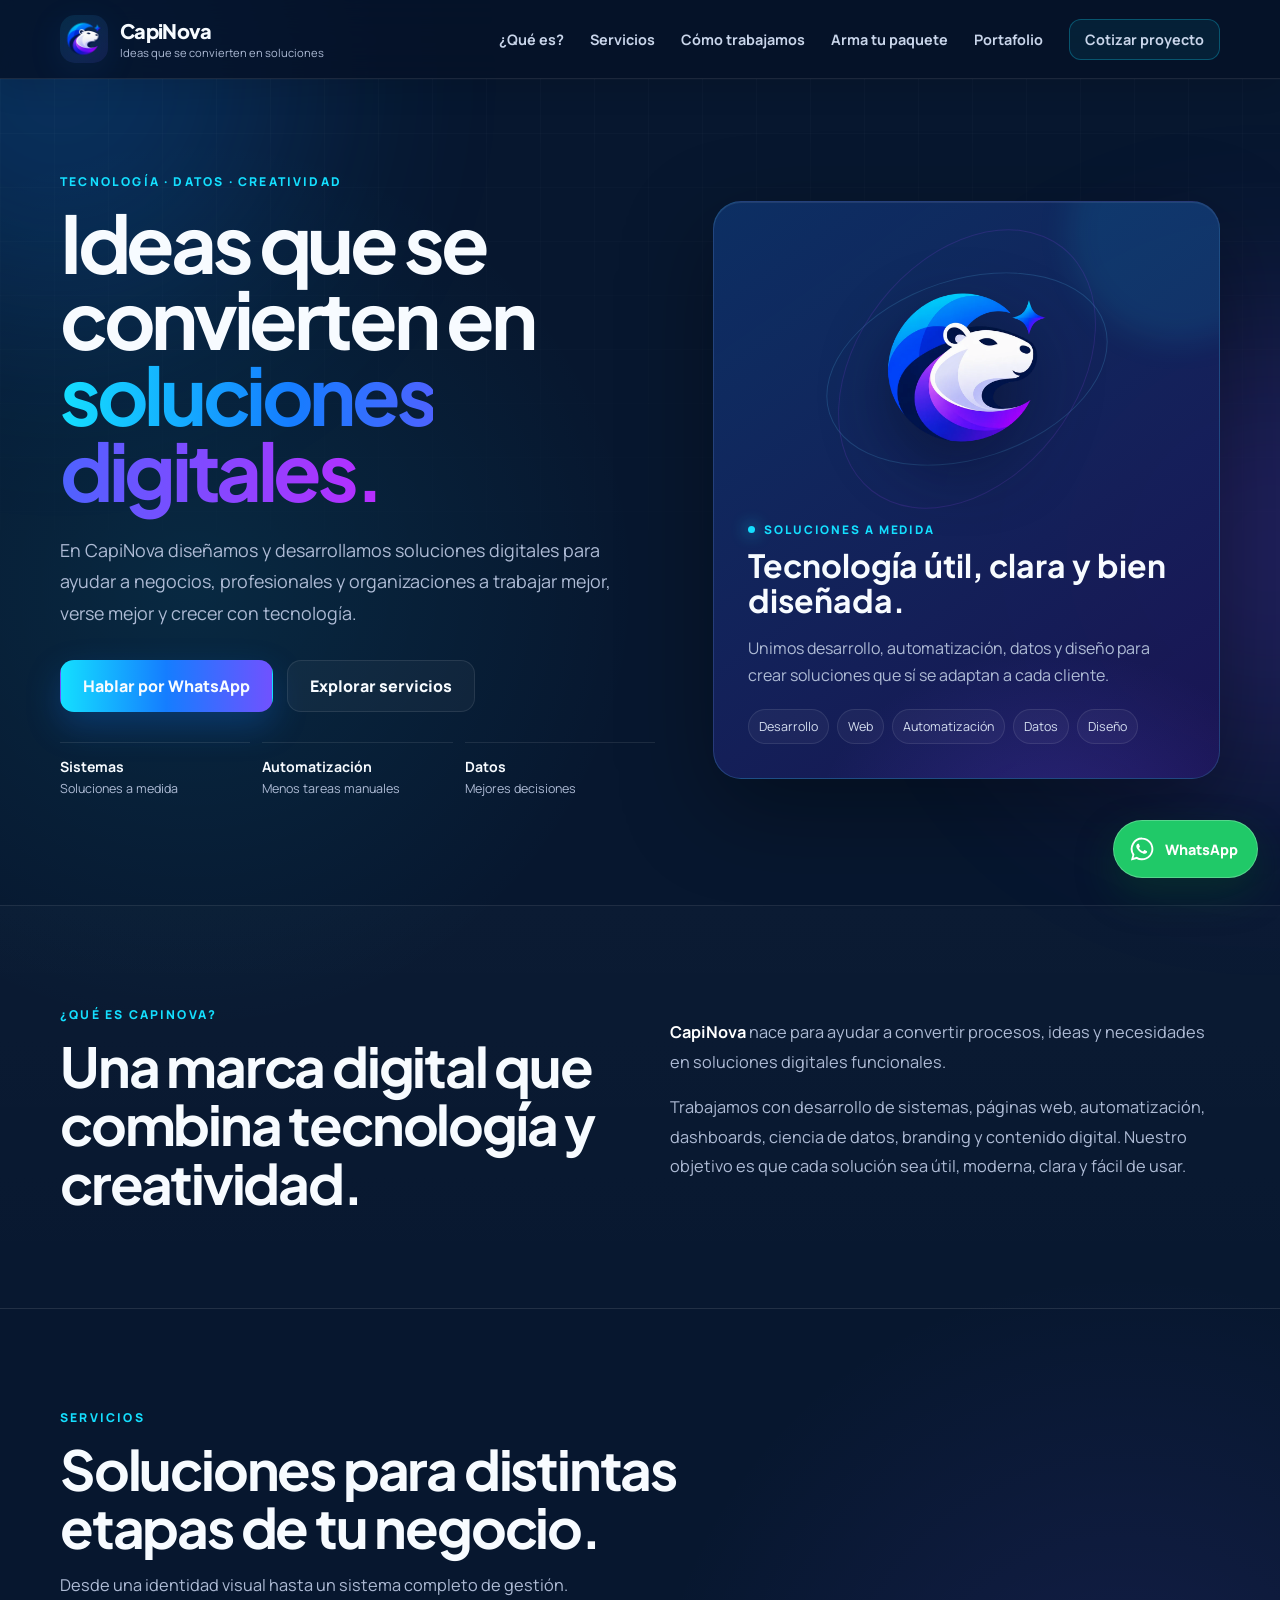
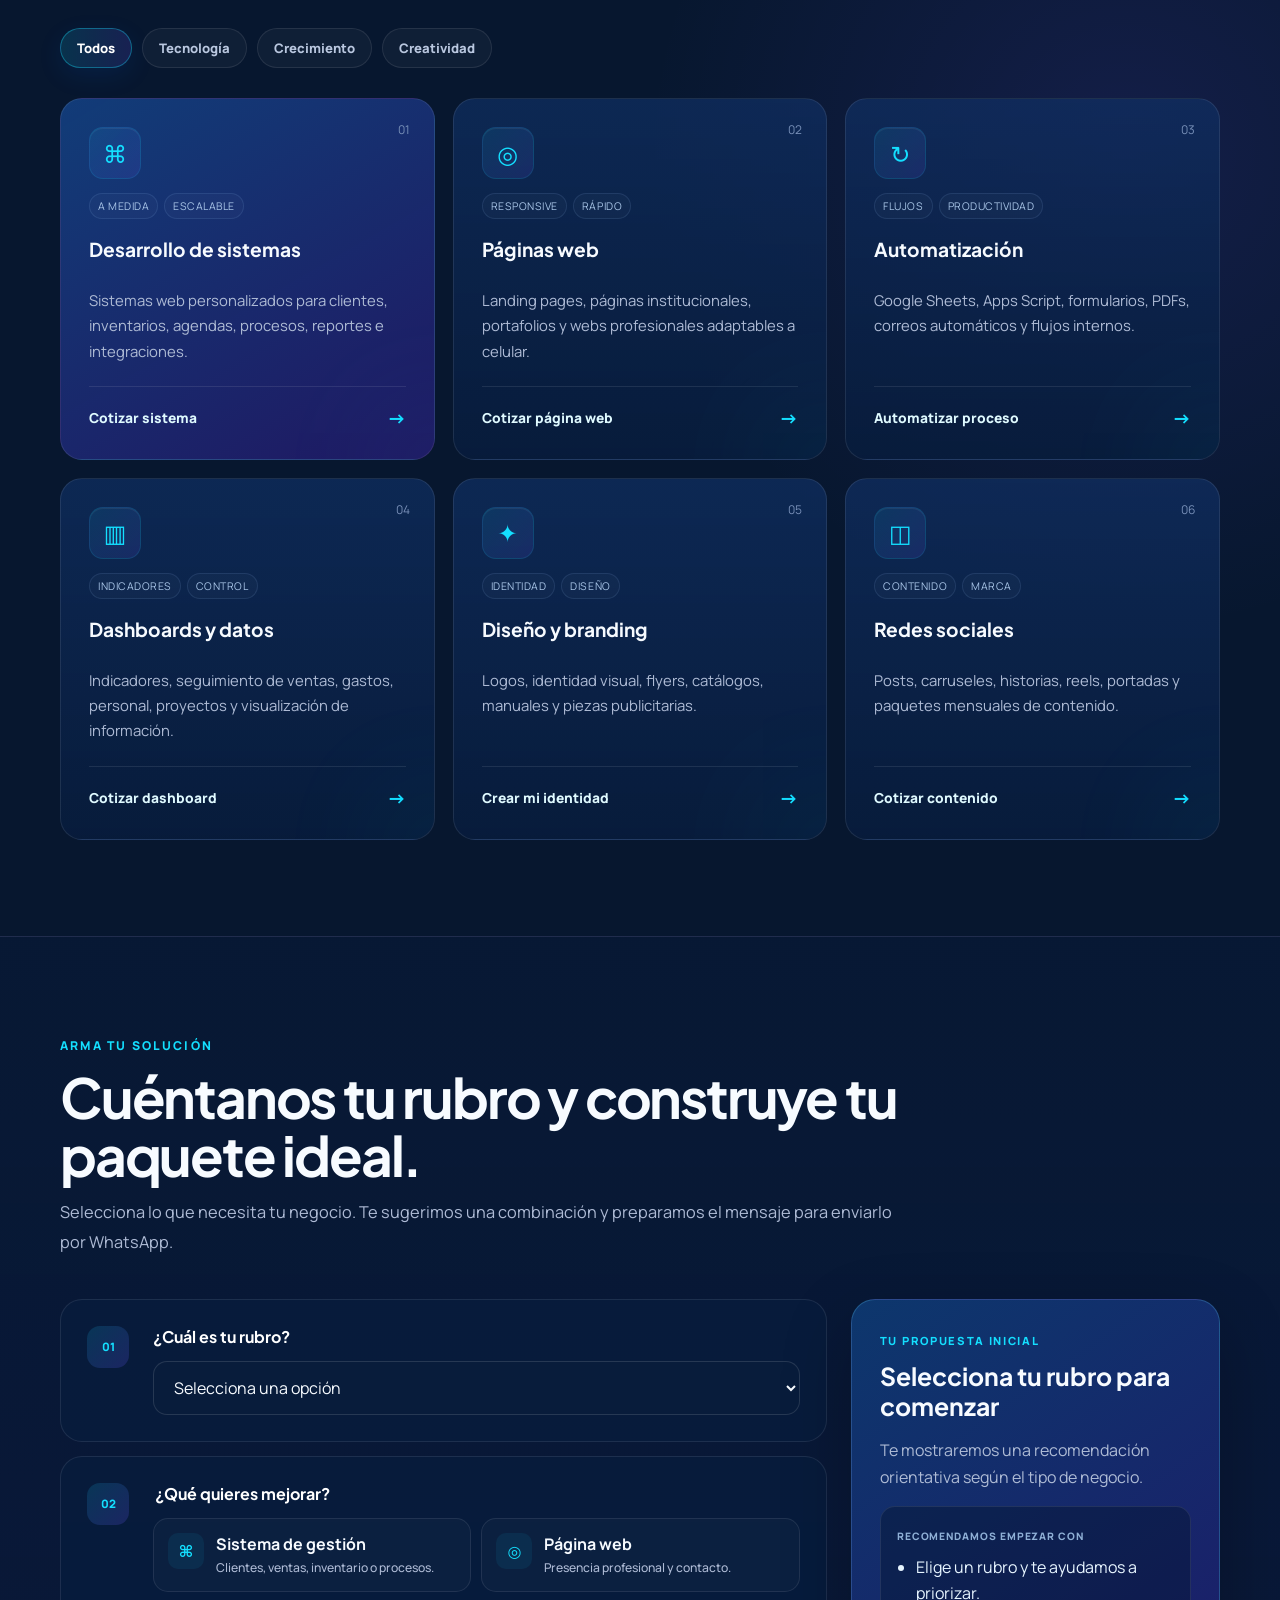
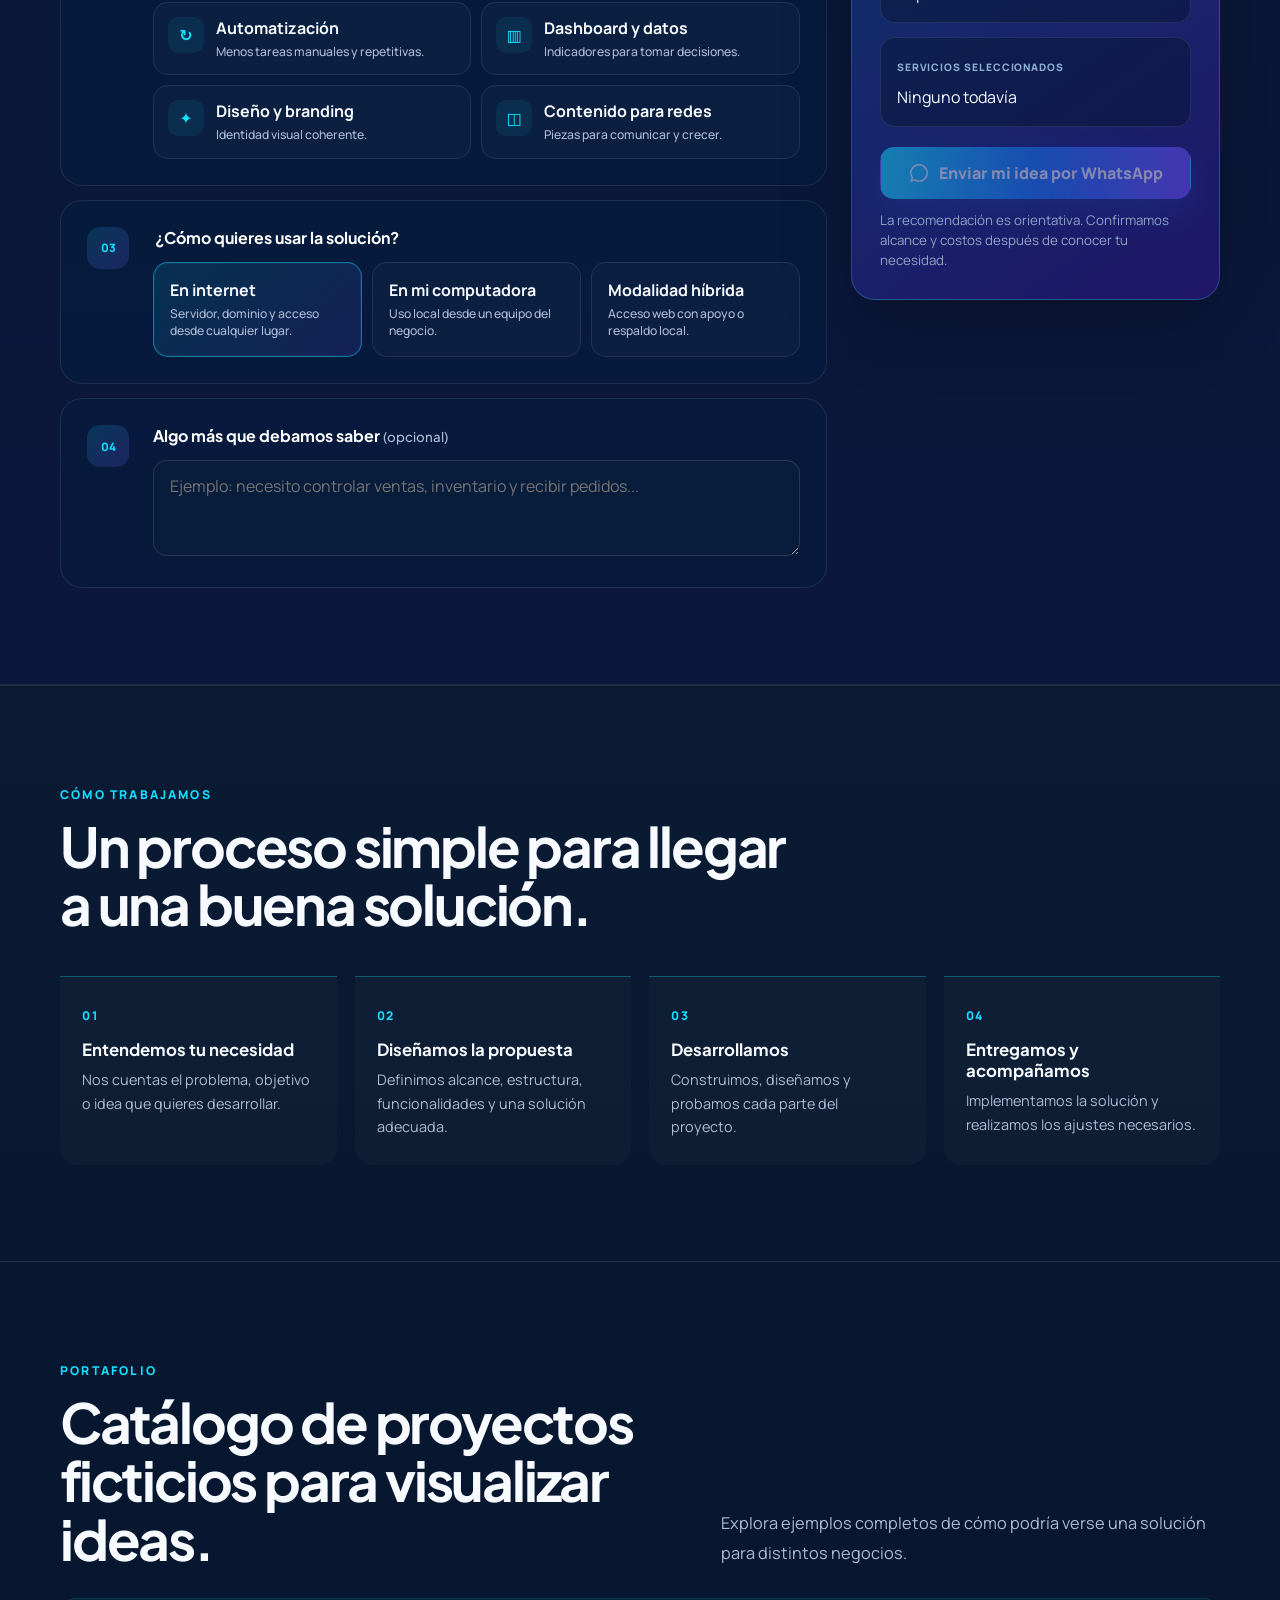
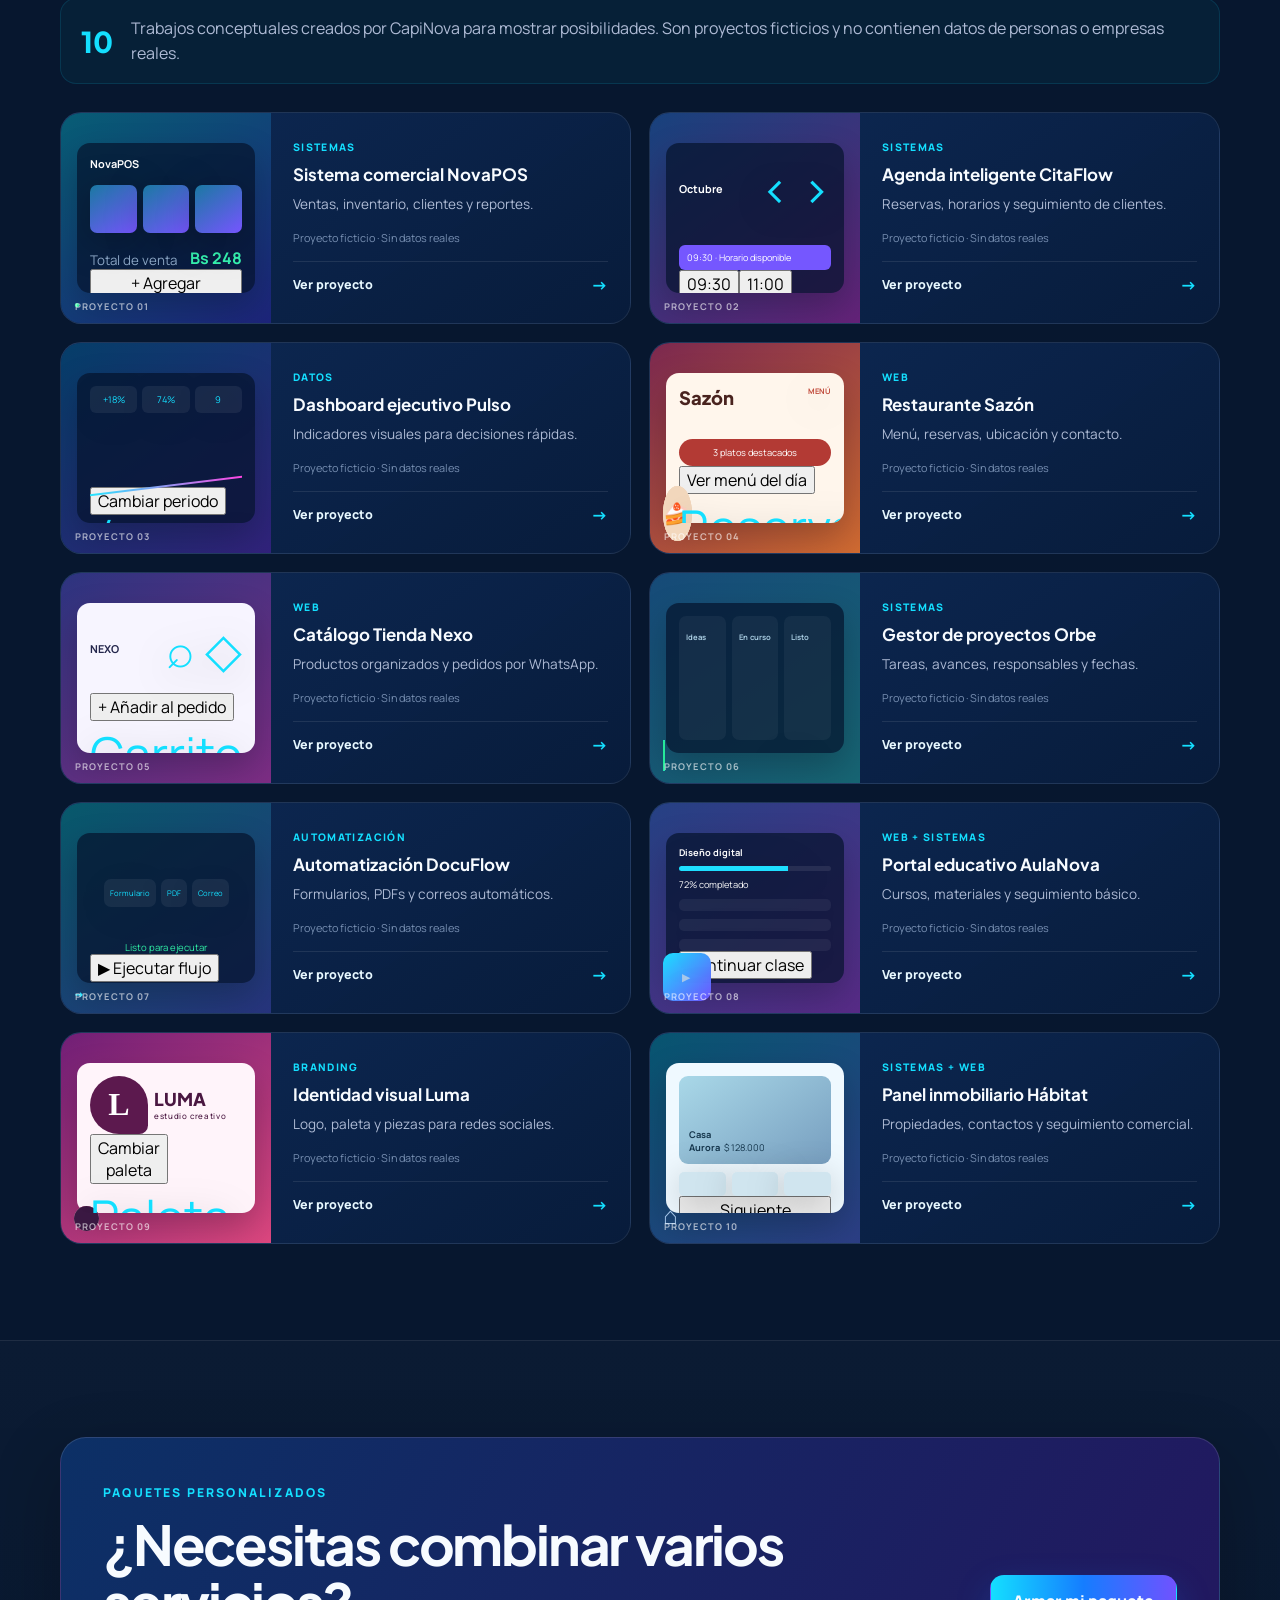
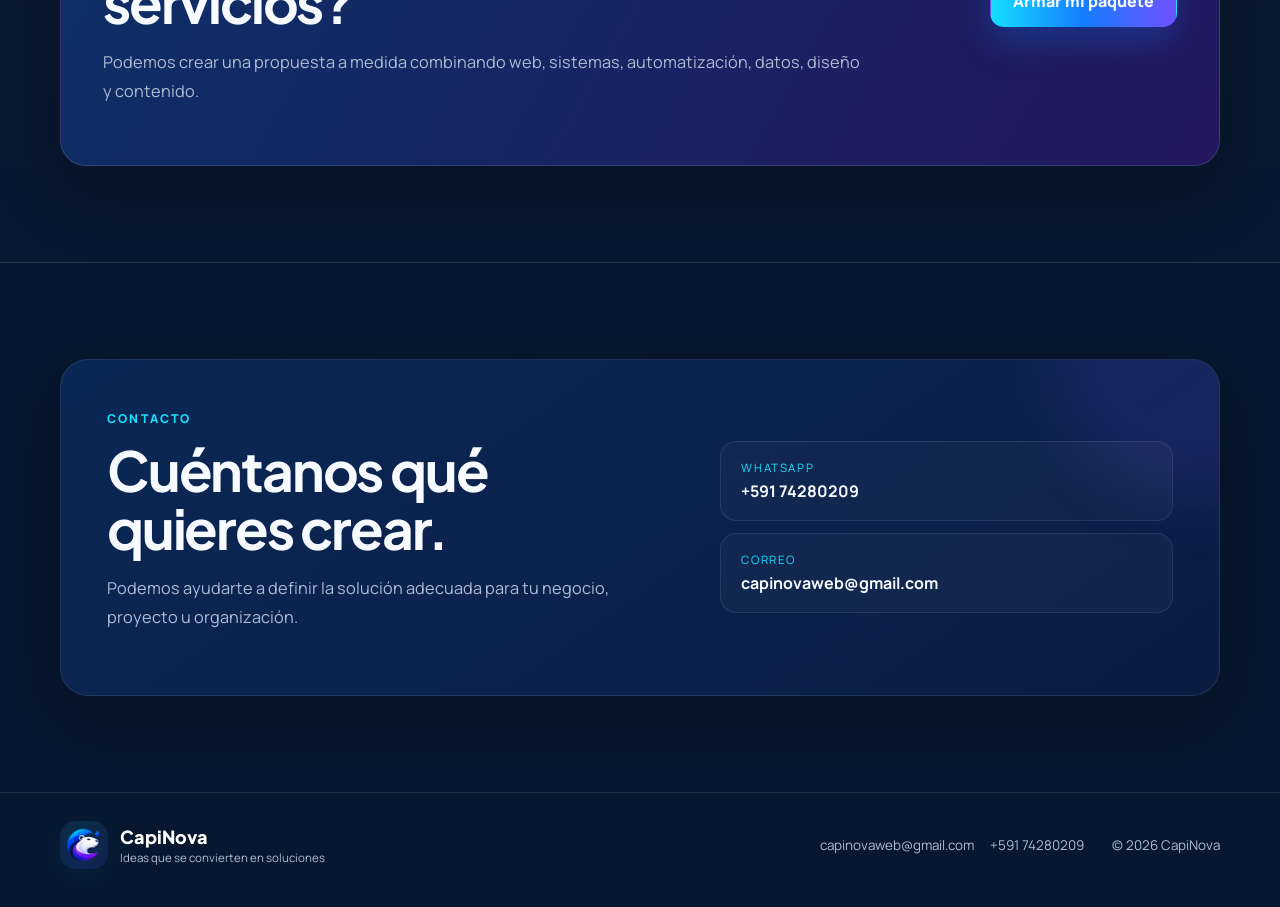
==== commit 57a8094d: "Add interactive portfolio previews" ====
--- a/index.html
+++ b/index.html
@@ -13,7 +13,7 @@
   <link rel="preconnect" href="https://fonts.googleapis.com">
   <link rel="preconnect" href="https://fonts.gstatic.com" crossorigin>
   <link href="https://fonts.googleapis.com/css2?family=Manrope:wght@400;500;600;700;800&family=Plus+Jakarta+Sans:wght@600;700;800&display=swap" rel="stylesheet">
-  <link rel="stylesheet" href="style.css?v=20261013-0700">
+  <link rel="stylesheet" href="style.css?v=20261013-0800">
 </head>
 <body>
   <div class="page-glow glow-one"></div>
@@ -281,43 +281,43 @@
         <div class="demo-notice"><span>10</span><p>Trabajos conceptuales creados por CapiNova para mostrar posibilidades. Son proyectos ficticios y no contienen datos de personas o empresas reales.</p></div>
         <div class="portfolio-grid demo-grid">
           <article class="demo-card project-pos">
-            <div class="demo-visual visual-pos"><div class="project-mini"><div class="mini-pos-head"><b>NovaPOS</b><i>●</i></div><div class="mini-products"><span></span><span></span><span></span></div><div class="mini-total"><small>Total</small><strong>Bs 248</strong></div></div><em>PROYECTO 01</em></div>
+            <div class="demo-visual visual-pos"><div class="project-mini"><div class="mini-pos-head"><b>NovaPOS</b><i>●</i></div><div class="mini-products"><span></span><span></span><span></span></div><div class="mini-total"><small>Total de venta</small><strong data-demo-output>Bs 248</strong></div><div class="live-demo-controls"><button type="button" data-live-demo="pos">+ Agregar producto</button><span>Demo interactiva</span></div></div><em>PROYECTO 01</em></div>
             <div class="demo-copy"><span>SISTEMAS</span><h3>Sistema comercial NovaPOS</h3><p>Ventas, inventario, clientes y reportes.</p><small>Proyecto ficticio · Sin datos reales</small><button class="project-view" type="button" data-project="1">Ver proyecto <span>→</span></button></div>
           </article>
           <article class="demo-card project-calendar">
-            <div class="demo-visual visual-calendar"><div class="project-mini"><div class="mini-cal-head"><b>Octubre</b><span>‹ ›</span></div><div class="mini-cal-grid"><i></i><i></i><i></i><i></i><i></i><i></i><i></i><i></i><i></i><i></i><i></i><i></i><i></i><i></i><i></i><i></i><i></i><i></i><i></i><i></i><i></i></div><div class="mini-appointment">09:30 · Nueva cita</div></div><em>PROYECTO 02</em></div>
+            <div class="demo-visual visual-calendar"><div class="project-mini"><div class="mini-cal-head"><b>Octubre</b><span>‹ ›</span></div><div class="mini-cal-grid"><i></i><i></i><i></i><i></i><i></i><i></i><i></i><i></i><i></i><i></i><i></i><i></i><i></i><i></i><i></i><i></i><i></i><i></i><i></i><i></i><i></i></div><div class="mini-appointment" data-demo-output>09:30 · Horario disponible</div><div class="live-demo-controls time-choices"><button type="button" data-live-demo="calendar" data-value="09:30">09:30</button><button type="button" data-live-demo="calendar" data-value="11:00">11:00</button><button type="button" data-live-demo="calendar" data-value="15:30">15:30</button></div></div><em>PROYECTO 02</em></div>
             <div class="demo-copy"><span>SISTEMAS</span><h3>Agenda inteligente CitaFlow</h3><p>Reservas, horarios y seguimiento de clientes.</p><small>Proyecto ficticio · Sin datos reales</small><button class="project-view" type="button" data-project="2">Ver proyecto <span>→</span></button></div>
           </article>
           <article class="demo-card project-analytics">
-            <div class="demo-visual visual-analytics"><div class="project-mini"><div class="mini-kpis"><span>+18%</span><span>74%</span><span>9</span></div><div class="mini-bars"><i></i><i></i><i></i><i></i><i></i><i></i></div><div class="mini-line"></div></div><em>PROYECTO 03</em></div>
+            <div class="demo-visual visual-analytics"><div class="project-mini"><div class="mini-kpis"><span>+18%</span><span>74%</span><span>9</span></div><div class="mini-bars"><i></i><i></i><i></i><i></i><i></i><i></i></div><div class="mini-line"></div><div class="live-demo-controls"><button type="button" data-live-demo="analytics">Cambiar periodo</button><span data-demo-output>Últimos 30 días</span></div></div><em>PROYECTO 03</em></div>
             <div class="demo-copy"><span>DATOS</span><h3>Dashboard ejecutivo Pulso</h3><p>Indicadores visuales para decisiones rápidas.</p><small>Proyecto ficticio · Sin datos reales</small><button class="project-view" type="button" data-project="3">Ver proyecto <span>→</span></button></div>
           </article>
           <article class="demo-card project-restaurant">
-            <div class="demo-visual visual-restaurant"><div class="project-mini"><div class="mini-food-title">Sazón<span>MENÚ</span></div><div class="mini-dishes"><i>🍲</i><i>🥗</i><i>🍰</i></div><div class="mini-reserve">Reservar mesa</div></div><em>PROYECTO 04</em></div>
+            <div class="demo-visual visual-restaurant"><div class="project-mini"><div class="mini-food-title">Sazón<span>MENÚ</span></div><div class="mini-dishes"><i>🍲</i><i>🥗</i><i>🍰</i></div><div class="mini-reserve" data-demo-output>3 platos destacados</div><div class="live-demo-controls"><button type="button" data-live-demo="restaurant">Ver menú del día</button><span>Reserva rápida</span></div></div><em>PROYECTO 04</em></div>
             <div class="demo-copy"><span>WEB</span><h3>Restaurante Sazón</h3><p>Menú, reservas, ubicación y contacto.</p><small>Proyecto ficticio · Sin datos reales</small><button class="project-view" type="button" data-project="4">Ver proyecto <span>→</span></button></div>
           </article>
           <article class="demo-card project-shop">
-            <div class="demo-visual visual-shop"><div class="project-mini"><div class="mini-shop-head"><b>NEXO</b><span>⌕  ◇</span></div><div class="mini-shop-grid"><i></i><i></i><i></i><i></i></div></div><em>PROYECTO 05</em></div>
+            <div class="demo-visual visual-shop"><div class="project-mini"><div class="mini-shop-head"><b>NEXO</b><span>⌕  ◇</span></div><div class="mini-shop-grid"><i></i><i></i><i></i><i></i></div><div class="live-demo-controls"><button type="button" data-live-demo="shop">+ Añadir al pedido</button><span data-demo-output>Carrito · 0</span></div></div><em>PROYECTO 05</em></div>
             <div class="demo-copy"><span>WEB</span><h3>Catálogo Tienda Nexo</h3><p>Productos organizados y pedidos por WhatsApp.</p><small>Proyecto ficticio · Sin datos reales</small><button class="project-view" type="button" data-project="5">Ver proyecto <span>→</span></button></div>
           </article>
           <article class="demo-card project-kanban">
-            <div class="demo-visual visual-kanban"><div class="project-mini"><div class="mini-board"><div><b>Ideas</b><i></i><i></i></div><div><b>En curso</b><i></i><i></i></div><div><b>Listo</b><i></i></div></div></div><em>PROYECTO 06</em></div>
+            <div class="demo-visual visual-kanban"><div class="project-mini"><div class="mini-board"><div><b>Ideas</b><i></i><i></i></div><div><b>En curso</b><i></i><i></i></div><div><b>Listo</b><i></i></div></div><div class="live-demo-controls"><button type="button" data-live-demo="kanban">Mover tarea</button><span data-demo-output>5 tareas activas</span></div></div><em>PROYECTO 06</em></div>
             <div class="demo-copy"><span>SISTEMAS</span><h3>Gestor de proyectos Orbe</h3><p>Tareas, avances, responsables y fechas.</p><small>Proyecto ficticio · Sin datos reales</small><button class="project-view" type="button" data-project="6">Ver proyecto <span>→</span></button></div>
           </article>
           <article class="demo-card project-flow">
-            <div class="demo-visual visual-flow"><div class="project-mini"><div class="mini-flow"><span>Formulario</span><i>→</i><span>PDF</span><i>→</i><span>Correo</span></div><div class="mini-flow-status">✓ Flujo completado</div></div><em>PROYECTO 07</em></div>
+            <div class="demo-visual visual-flow"><div class="project-mini"><div class="mini-flow"><span>Formulario</span><i>→</i><span>PDF</span><i>→</i><span>Correo</span></div><div class="mini-flow-status" data-demo-output>Listo para ejecutar</div><div class="live-demo-controls"><button type="button" data-live-demo="flow">▶ Ejecutar flujo</button><span>3 pasos</span></div></div><em>PROYECTO 07</em></div>
             <div class="demo-copy"><span>AUTOMATIZACIÓN</span><h3>Automatización DocuFlow</h3><p>Formularios, PDFs y correos automáticos.</p><small>Proyecto ficticio · Sin datos reales</small><button class="project-view" type="button" data-project="7">Ver proyecto <span>→</span></button></div>
           </article>
           <article class="demo-card project-learning">
-            <div class="demo-visual visual-learning"><div class="project-mini"><div class="mini-course"><i>▶</i><div><b>Diseño digital</b><span></span><small>72% completado</small></div></div><div class="mini-lessons"><span></span><span></span><span></span></div></div><em>PROYECTO 08</em></div>
+            <div class="demo-visual visual-learning"><div class="project-mini"><div class="mini-course"><i>▶</i><div><b>Diseño digital</b><span></span><small>72% completado</small></div></div><div class="mini-lessons"><span></span><span></span><span></span></div><div class="live-demo-controls"><button type="button" data-live-demo="learning">Continuar clase</button><span data-demo-output>72% completado</span></div></div><em>PROYECTO 08</em></div>
             <div class="demo-copy"><span>WEB + SISTEMAS</span><h3>Portal educativo AulaNova</h3><p>Cursos, materiales y seguimiento básico.</p><small>Proyecto ficticio · Sin datos reales</small><button class="project-view" type="button" data-project="8">Ver proyecto <span>→</span></button></div>
           </article>
           <article class="demo-card project-brand">
-            <div class="demo-visual visual-brand"><div class="project-mini"><div class="mini-logo-mark">L</div><div class="mini-brand-name">LUMA<small>estudio creativo</small></div><div class="mini-swatches"><i></i><i></i><i></i><i></i></div></div><em>PROYECTO 09</em></div>
+            <div class="demo-visual visual-brand"><div class="project-mini"><div class="mini-logo-mark">L</div><div class="mini-brand-name">LUMA<small>estudio creativo</small></div><div class="mini-swatches"><i></i><i></i><i></i><i></i></div><div class="live-demo-controls"><button type="button" data-live-demo="brand">Cambiar paleta</button><span data-demo-output>Paleta Luma</span></div></div><em>PROYECTO 09</em></div>
             <div class="demo-copy"><span>BRANDING</span><h3>Identidad visual Luma</h3><p>Logo, paleta y piezas para redes sociales.</p><small>Proyecto ficticio · Sin datos reales</small><button class="project-view" type="button" data-project="9">Ver proyecto <span>→</span></button></div>
           </article>
           <article class="demo-card project-estate">
-            <div class="demo-visual visual-estate"><div class="project-mini"><div class="mini-property-main"><i>⌂</i><b>Casa Aurora</b><small>$ 128.000</small></div><div class="mini-property-row"><span></span><span></span><span></span></div></div><em>PROYECTO 10</em></div>
+            <div class="demo-visual visual-estate"><div class="project-mini"><div class="mini-property-main"><i>⌂</i><b>Casa Aurora</b><small>$ 128.000</small></div><div class="mini-property-row"><span></span><span></span><span></span></div><div class="live-demo-controls"><button type="button" data-live-demo="estate">Siguiente propiedad</button><span data-demo-output>1 de 3</span></div></div><em>PROYECTO 10</em></div>
             <div class="demo-copy"><span>SISTEMAS + WEB</span><h3>Panel inmobiliario Hábitat</h3><p>Propiedades, contactos y seguimiento comercial.</p><small>Proyecto ficticio · Sin datos reales</small><button class="project-view" type="button" data-project="10">Ver proyecto <span>→</span></button></div>
           </article>
         </div>
@@ -403,6 +403,6 @@
     </div>
   </footer>
 
-  <script src="script.js?v=20261013-0700"></script>
+  <script src="script.js?v=20261013-0800"></script>
 </body>
 </html>
--- a/style.css
+++ b/style.css
@@ -120,3 +120,10 @@
 .project-view{display:inline-flex;align-items:center;justify-content:space-between;width:100%;margin-top:16px;padding:11px 0 0;border:0;border-top:1px solid var(--line);background:transparent;color:#e7f8ff;font:800 .78rem "Manrope";cursor:pointer}.project-view span{color:var(--cyan);font-size:1.05rem;transition:.2s}.project-view:hover span{transform:translateX(5px)}.project-modal[hidden]{display:none}.project-modal{position:fixed;inset:0;z-index:100;display:grid;place-items:center;padding:24px}.project-modal-backdrop{position:absolute;inset:0;background:rgba(2,9,24,.82);backdrop-filter:blur(12px)}.project-modal-panel{position:relative;display:grid;grid-template-columns:1.08fr .92fr;width:min(1080px,100%);max-height:calc(100vh - 48px);overflow:auto;border:1px solid rgba(116,207,255,.25);border-radius:28px;background:#081b3b;box-shadow:0 40px 120px rgba(0,0,0,.55)}.project-modal-close{position:absolute;right:16px;top:16px;z-index:3;width:42px;height:42px;border-radius:50%;border:1px solid var(--line);background:rgba(5,17,39,.72);color:#fff;font-size:1.6rem;cursor:pointer}.project-preview{min-height:560px;padding:28px;background:radial-gradient(circle at 80% 10%,rgba(112,82,255,.3),transparent 35%),linear-gradient(145deg,#0a356d,#141750);display:flex;flex-direction:column}.preview-toolbar{height:42px;display:flex;align-items:center;gap:7px;padding:0 14px;border-radius:14px 14px 0 0;background:#06142e}.preview-toolbar i{width:8px;height:8px;border-radius:50%;background:#34557d}.preview-toolbar span{margin-left:8px;color:#7189aa;font-size:.65rem}.preview-app{flex:1;display:grid;grid-template-columns:76px 1fr;background:#f4f8ff;color:#122343;border-radius:0 0 14px 14px;overflow:hidden}.preview-sidebar{display:flex;flex-direction:column;align-items:center;gap:14px;padding:18px 10px;background:#0a2148}.preview-sidebar img{width:36px;height:36px}.preview-sidebar b{color:#fff;font-size:.68rem}.preview-sidebar span{width:34px;height:7px;border-radius:5px;background:#24436d}.preview-sidebar span:first-of-type{background:var(--cyan)}.preview-content{padding:24px;min-width:0}.preview-heading{display:flex;align-items:center;justify-content:space-between}.preview-heading small{color:#6681a7;font-size:.58rem;letter-spacing:.12em}.preview-heading h4{font:800 1.2rem "Plus Jakarta Sans";margin:5px 0}.preview-avatar{width:34px;height:34px;border-radius:50%;background:linear-gradient(135deg,var(--cyan),var(--violet))}.preview-metrics{display:grid;grid-template-columns:repeat(3,1fr);gap:10px;margin:22px 0}.preview-metrics div{padding:14px;border-radius:12px;background:#fff;box-shadow:0 8px 22px rgba(25,55,100,.08)}.preview-metrics small,.preview-metrics strong{display:block}.preview-metrics small{color:#7890b0;font-size:.58rem}.preview-metrics strong{font-size:1.25rem;margin-top:6px}.preview-lower{display:grid;grid-template-columns:1.25fr .75fr;gap:12px}.preview-chart,.preview-list{height:210px;border-radius:13px;background:#fff;box-shadow:0 8px 22px rgba(25,55,100,.08);position:relative;overflow:hidden}.preview-chart:before{content:"";position:absolute;inset:18px;background:repeating-linear-gradient(to bottom,#e9f0fa 0 1px,transparent 1px 38px)}.preview-chart span{position:absolute;left:12%;right:10%;top:51%;height:3px;background:linear-gradient(90deg,var(--cyan),var(--violet));transform:skewY(-9deg);z-index:2}.preview-chart i{position:absolute;width:76px;height:76px;border-radius:50%;border:14px solid #17cde8;border-right-color:#7156ff;right:20px;bottom:22px}.preview-list{padding:22px}.preview-list span{display:block;height:11px;border-radius:6px;background:#e5edf8;margin-bottom:18px}.preview-list span:nth-child(2){width:74%}.preview-list span:nth-child(3){width:88%}.preview-list span:nth-child(4){width:60%}.project-modal-copy{padding:48px 38px;display:flex;flex-direction:column;justify-content:center}.modal-category{color:var(--cyan);font-size:.7rem;letter-spacing:.14em;font-weight:800}.project-modal-copy h3{font-size:clamp(1.9rem,3vw,2.8rem);line-height:1.05;margin:12px 0}.project-modal-copy>p{color:var(--muted);line-height:1.7}.modal-columns{display:grid;grid-template-columns:1fr 1fr;gap:18px;margin:18px 0}.modal-columns>div{padding:15px;border:1px solid var(--line);border-radius:14px;background:rgba(255,255,255,.025)}.modal-columns small{color:var(--cyan);font-size:.62rem;letter-spacing:.12em;font-weight:800}.modal-columns p,.modal-columns ul{color:#c8d4e8;font-size:.82rem;line-height:1.55;margin:9px 0 0}.modal-columns ul{padding-left:17px}.fiction-note{color:#7990b1;margin-top:12px;line-height:1.45}.project-modal-open{overflow:hidden}
 @media(max-width:900px){.project-modal-panel{grid-template-columns:1fr}.project-preview{min-height:440px}.project-modal-copy{padding:30px}.preview-lower{grid-template-columns:1fr}.preview-list{display:none}}
 @media(max-width:560px){.project-modal{padding:10px}.project-modal-panel{max-height:calc(100vh - 20px);border-radius:20px}.project-preview{min-height:330px;padding:16px}.preview-app{grid-template-columns:54px 1fr}.preview-sidebar{padding:12px 6px}.preview-sidebar img{width:30px;height:30px}.preview-sidebar span{width:26px}.preview-content{padding:15px}.preview-metrics{gap:6px;margin:14px 0}.preview-metrics div{padding:10px}.preview-lower .preview-chart{height:130px}.modal-columns{grid-template-columns:1fr}.project-modal-copy{padding:25px 20px}.project-modal-close{right:9px;top:9px}}
+
+
+/* Ten distinct visual portfolio concepts */
+.demo-card{grid-template-columns:210px 1fr}.demo-visual{padding:16px;overflow:hidden}.demo-visual:before{display:none}.demo-visual em{position:absolute;left:14px;bottom:10px;color:rgba(255,255,255,.62);font:700 .58rem "Manrope";letter-spacing:.12em}.project-mini{width:100%;height:150px;border-radius:13px;padding:13px;background:rgba(5,18,43,.72);box-shadow:0 14px 34px rgba(0,0,0,.22);color:#fff;overflow:hidden}.visual-pos{background:linear-gradient(145deg,#075d75,#1d247a)}.mini-pos-head,.mini-cal-head,.mini-shop-head{display:flex;justify-content:space-between;align-items:center;font-size:.68rem}.mini-pos-head i{color:#2cf49f}.mini-products{display:grid;grid-template-columns:repeat(3,1fr);gap:6px;margin:14px 0}.mini-products span{height:48px;border-radius:7px;background:linear-gradient(145deg,#1a79a2,#7655ff)}.mini-total{display:flex;justify-content:space-between;align-items:end}.mini-total small{color:#8ea9c8}.mini-total strong{color:#36f3b0}.visual-calendar{background:linear-gradient(145deg,#17427d,#642278)}.mini-cal-grid{display:grid;grid-template-columns:repeat(7,1fr);gap:4px;margin:12px 0}.mini-cal-grid i{height:11px;border-radius:3px;background:#ffffff16}.mini-cal-grid i:nth-child(11){background:#18dffd;box-shadow:0 0 12px #18dfff}.mini-appointment{padding:6px 8px;border-radius:6px;background:#7557ff;font-size:.57rem}.visual-analytics{background:linear-gradient(145deg,#053e69,#31227b)}.mini-kpis{display:grid;grid-template-columns:repeat(3,1fr);gap:5px}.mini-kpis span{padding:7px 3px;text-align:center;border-radius:6px;background:#ffffff10;font-size:.58rem}.mini-bars{height:72px;display:flex;align-items:end;gap:7px;padding:10px 8px}.mini-bars i{flex:1;border-radius:4px 4px 0 0;background:linear-gradient(#1fe4ff,#6f52ff)}.mini-bars i:nth-child(1){height:35%}.mini-bars i:nth-child(2){height:62%}.mini-bars i:nth-child(3){height:48%}.mini-bars i:nth-child(4){height:82%}.mini-bars i:nth-child(5){height:66%}.mini-bars i:nth-child(6){height:95%}.mini-line{height:2px;background:linear-gradient(90deg,#25e5ff,#ff45e3);transform:skewY(-7deg)}.visual-restaurant{background:linear-gradient(145deg,#7b284f,#d06b31)}.project-restaurant .project-mini{background:#fff6ec;color:#49231f}.mini-food-title{font:800 1.15rem "Plus Jakarta Sans";display:flex;justify-content:space-between}.mini-food-title span{font:700 .48rem "Manrope";color:#c14c3d}.mini-dishes{display:grid;grid-template-columns:repeat(3,1fr);gap:7px;margin:15px 0}.mini-dishes i{height:55px;display:grid;place-items:center;border-radius:50%;background:#f3d8bd;font-style:normal;font-size:1.3rem}.mini-reserve{text-align:center;padding:7px;border-radius:999px;background:#b33a34;color:#fff;font-size:.58rem}.visual-shop{background:linear-gradient(145deg,#2c347f,#7d2d84)}.project-shop .project-mini{background:#f7f5ff;color:#24264c}.mini-shop-grid{display:grid;grid-template-columns:repeat(2,1fr);gap:7px;margin-top:12px}.mini-shop-grid i{height:48px;border-radius:8px;background:linear-gradient(145deg,#d8d5f8,#9ba5f6)}.mini-shop-grid i:nth-child(2),.mini-shop-grid i:nth-child(3){background:linear-gradient(145deg,#f5cadf,#cf86c7)}.visual-kanban{background:linear-gradient(145deg,#164a78,#176573)}.mini-board{display:grid;grid-template-columns:repeat(3,1fr);gap:6px;height:100%}.mini-board>div{padding:7px;border-radius:7px;background:#ffffff0c}.mini-board b{font-size:.48rem;color:#a7cbe0}.mini-board i{display:block;height:31px;border-radius:5px;background:#ffffff17;margin-top:7px}.mini-board div:nth-child(2) i{border-left:2px solid #23ddff}.mini-board div:nth-child(3) i{border-left:2px solid #26e99a}.visual-flow{background:linear-gradient(145deg,#07596b,#27347d)}.mini-flow{display:flex;align-items:center;justify-content:center;gap:5px;height:95px}.mini-flow span{padding:9px 6px;border-radius:7px;background:#ffffff10;font-size:.48rem}.mini-flow i{color:#29e6ff;font-style:normal}.mini-flow-status{text-align:center;color:#30efa5;font-size:.6rem}.visual-learning{background:linear-gradient(145deg,#254184,#582b87)}.mini-course{display:flex;gap:10px;align-items:center}.mini-course>i{width:48px;height:48px;display:grid;place-items:center;border-radius:10px;background:linear-gradient(135deg,#19dfff,#7052ff);font-style:normal}.mini-course div{flex:1}.mini-course b,.mini-course small{display:block;font-size:.58rem}.mini-course span{display:block;height:5px;margin:7px 0;border-radius:5px;background:linear-gradient(90deg,#1edfff 72%,#ffffff15 72%)}.mini-lessons span{display:block;height:12px;border-radius:5px;background:#ffffff0e;margin-top:8px}.visual-brand{background:linear-gradient(145deg,#701f76,#dd477f)}.project-brand .project-mini{background:#fff4fa;color:#4a1741;display:grid;grid-template-columns:64px 1fr;align-items:center}.mini-logo-mark{width:58px;height:58px;border-radius:50% 50% 15% 50%;display:grid;place-items:center;background:#5c194e;color:#fff;font:800 2rem serif}.mini-brand-name{font:800 1.1rem "Plus Jakarta Sans"}.mini-brand-name small{display:block;font:500 .5rem "Manrope";letter-spacing:.08em}.mini-swatches{grid-column:1/3;display:flex;gap:6px}.mini-swatches i{width:25px;height:25px;border-radius:50%;background:#5c194e}.mini-swatches i:nth-child(2){background:#e2528b}.mini-swatches i:nth-child(3){background:#f5b8d3}.mini-swatches i:nth-child(4){background:#3a1842}.visual-estate{background:linear-gradient(145deg,#075570,#2c3e85)}.project-estate .project-mini{background:#eff9ff;color:#15364c}.mini-property-main{height:88px;padding:10px;border-radius:9px;background:linear-gradient(145deg,#a9d8e8,#779ebf);display:grid;grid-template-columns:35px 1fr;align-items:end}.mini-property-main i{grid-row:1/3;font-size:1.5rem;font-style:normal}.mini-property-main b,.mini-property-main small{display:block;font-size:.58rem}.mini-property-row{display:grid;grid-template-columns:repeat(3,1fr);gap:6px;margin-top:8px}.mini-property-row span{height:24px;border-radius:5px;background:#d0e5ef}
+/* Expanded views */
+.preview-app.variant{display:block;padding:22px;background:#f5f8fd}.variant-shell{height:100%;display:grid;gap:14px}.variant-title{display:flex;justify-content:space-between;align-items:center;color:#18304f}.variant-title b{font:800 1.05rem "Plus Jakarta Sans"}.variant-title span{font-size:.65rem;color:#6680a4}.variant-grid{display:grid;gap:10px;flex:1}.variant-card{border-radius:12px;background:#fff;box-shadow:0 7px 20px rgba(26,55,93,.09);padding:14px;color:#213856}.variant-card b,.variant-card small{display:block}.variant-card small{color:#7990af;margin-top:5px}.variant-pos .variant-grid{grid-template-columns:1.3fr .7fr}.variant-pos .product-panel{display:grid;grid-template-columns:repeat(3,1fr);gap:8px}.variant-pos .product-panel i{height:70px;border-radius:9px;background:linear-gradient(145deg,#d9f5fb,#b7c7fc)}.variant-pos .checkout{background:#0b2852;color:#fff}.variant-pos .checkout strong{display:block;font-size:1.4rem;margin:18px 0}.variant-calendar .variant-grid{grid-template-columns:1fr .65fr}.big-calendar{display:grid;grid-template-columns:repeat(7,1fr);gap:6px}.big-calendar i{min-height:35px;border-radius:6px;background:#edf2f9}.big-calendar i:nth-child(17){background:#17cfea}.appointment-list span{display:block;padding:10px;border-left:3px solid #7357ff;background:#f4f1ff;margin:8px 0}.variant-analytics .variant-grid{grid-template-columns:repeat(3,1fr)}.variant-analytics .wide{grid-column:1/3}.fake-chart{height:160px;background:repeating-linear-gradient(to bottom,#edf2f8 0 1px,transparent 1px 35px);position:relative}.fake-chart:after{content:"";position:absolute;left:8%;right:8%;top:55%;height:4px;background:linear-gradient(90deg,#16dfff,#7355ff);transform:skewY(-8deg)}.variant-restaurant{background:#fff7ed}.menu-showcase{display:grid;grid-template-columns:repeat(3,1fr);gap:12px}.menu-showcase div{border-radius:14px;background:#fff;padding:12px;color:#4b2920}.menu-showcase i{height:90px;display:grid;place-items:center;border-radius:50%;background:#f1d5b8;font-size:2.4rem;font-style:normal}.variant-shop .variant-grid{grid-template-columns:repeat(4,1fr)}.shop-product i{display:block;height:110px;border-radius:10px;background:linear-gradient(145deg,#d8dcf9,#f0c9e1);margin-bottom:9px}.variant-kanban .variant-grid{grid-template-columns:repeat(3,1fr)}.kanban-col span{display:block;height:58px;border-radius:9px;background:#eef3fa;margin-top:9px;border-left:4px solid #19cfe9}.variant-flow .variant-grid{display:flex;align-items:center;justify-content:center}.flow-node{padding:18px;border-radius:14px;background:#fff;box-shadow:0 8px 20px #15365c18;color:#193655}.flow-arrow{color:#18cfe9;font-size:1.5rem}.variant-learning .variant-grid{grid-template-columns:1fr 1fr}.course-video{display:grid;place-items:center;background:linear-gradient(145deg,#1a3f81,#6d37a0);color:#fff;font-size:3rem}.lesson-stack span{display:block;padding:14px;background:#fff;border-radius:9px;margin-bottom:8px}.variant-brand{background:#fff2f8}.brand-board{display:grid;grid-template-columns:1fr 1fr;gap:14px}.brand-hero{display:grid;place-items:center;border-radius:18px;background:#59194d;color:#fff;font:800 4rem serif}.brand-assets{display:grid;grid-template-columns:repeat(2,1fr);gap:10px}.brand-assets span{border-radius:12px;background:#fff;box-shadow:0 8px 20px #7b295318}.variant-estate .variant-grid{grid-template-columns:1.2fr .8fr}.property-hero{background:linear-gradient(145deg,#aeddeb,#6b91b5);display:flex;align-items:end;font-size:2rem}.property-details span{display:block;padding:12px;border-bottom:1px solid #edf1f7}
+@media(max-width:640px){.demo-card{grid-template-columns:1fr}.demo-visual{min-height:190px}.project-mini{height:145px}.variant-pos .variant-grid,.variant-calendar .variant-grid,.variant-learning .variant-grid,.variant-estate .variant-grid{grid-template-columns:1fr}.variant-shop .variant-grid{grid-template-columns:repeat(2,1fr)}.variant-grid{overflow:hidden}}
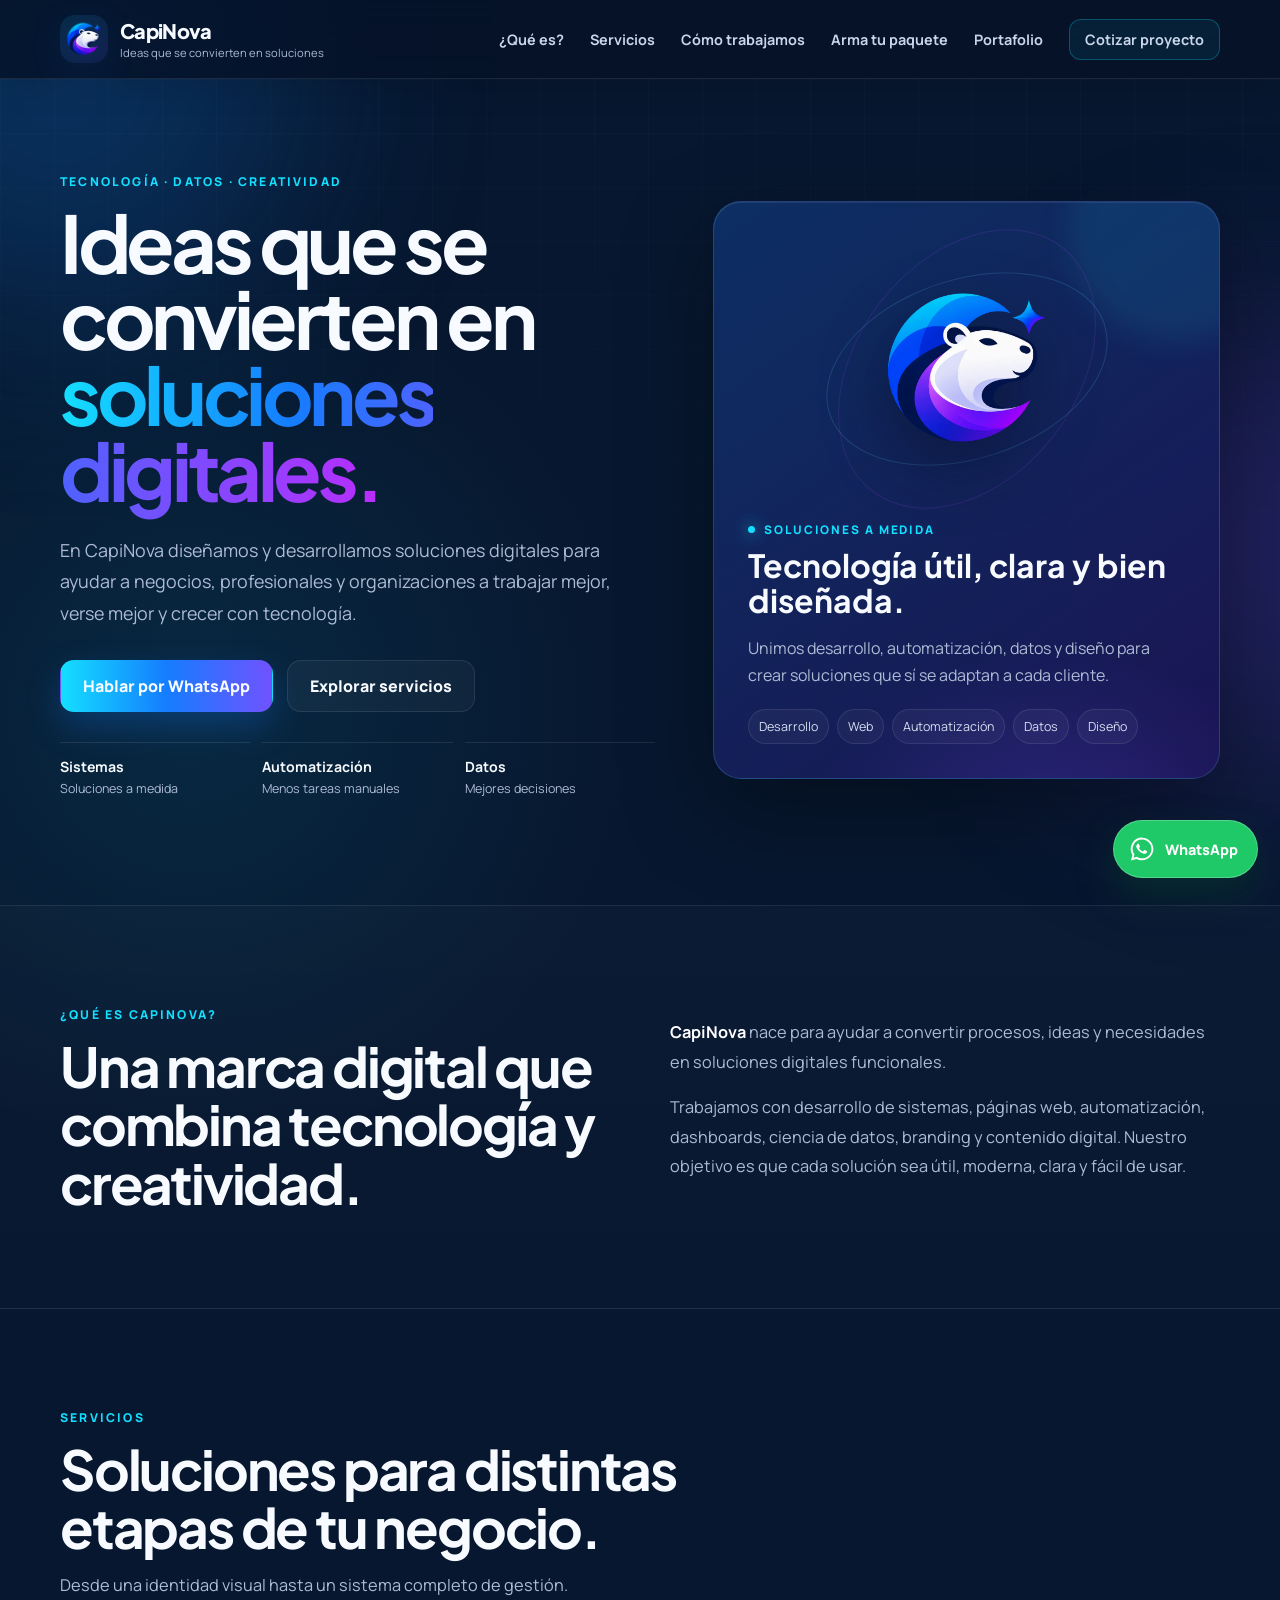
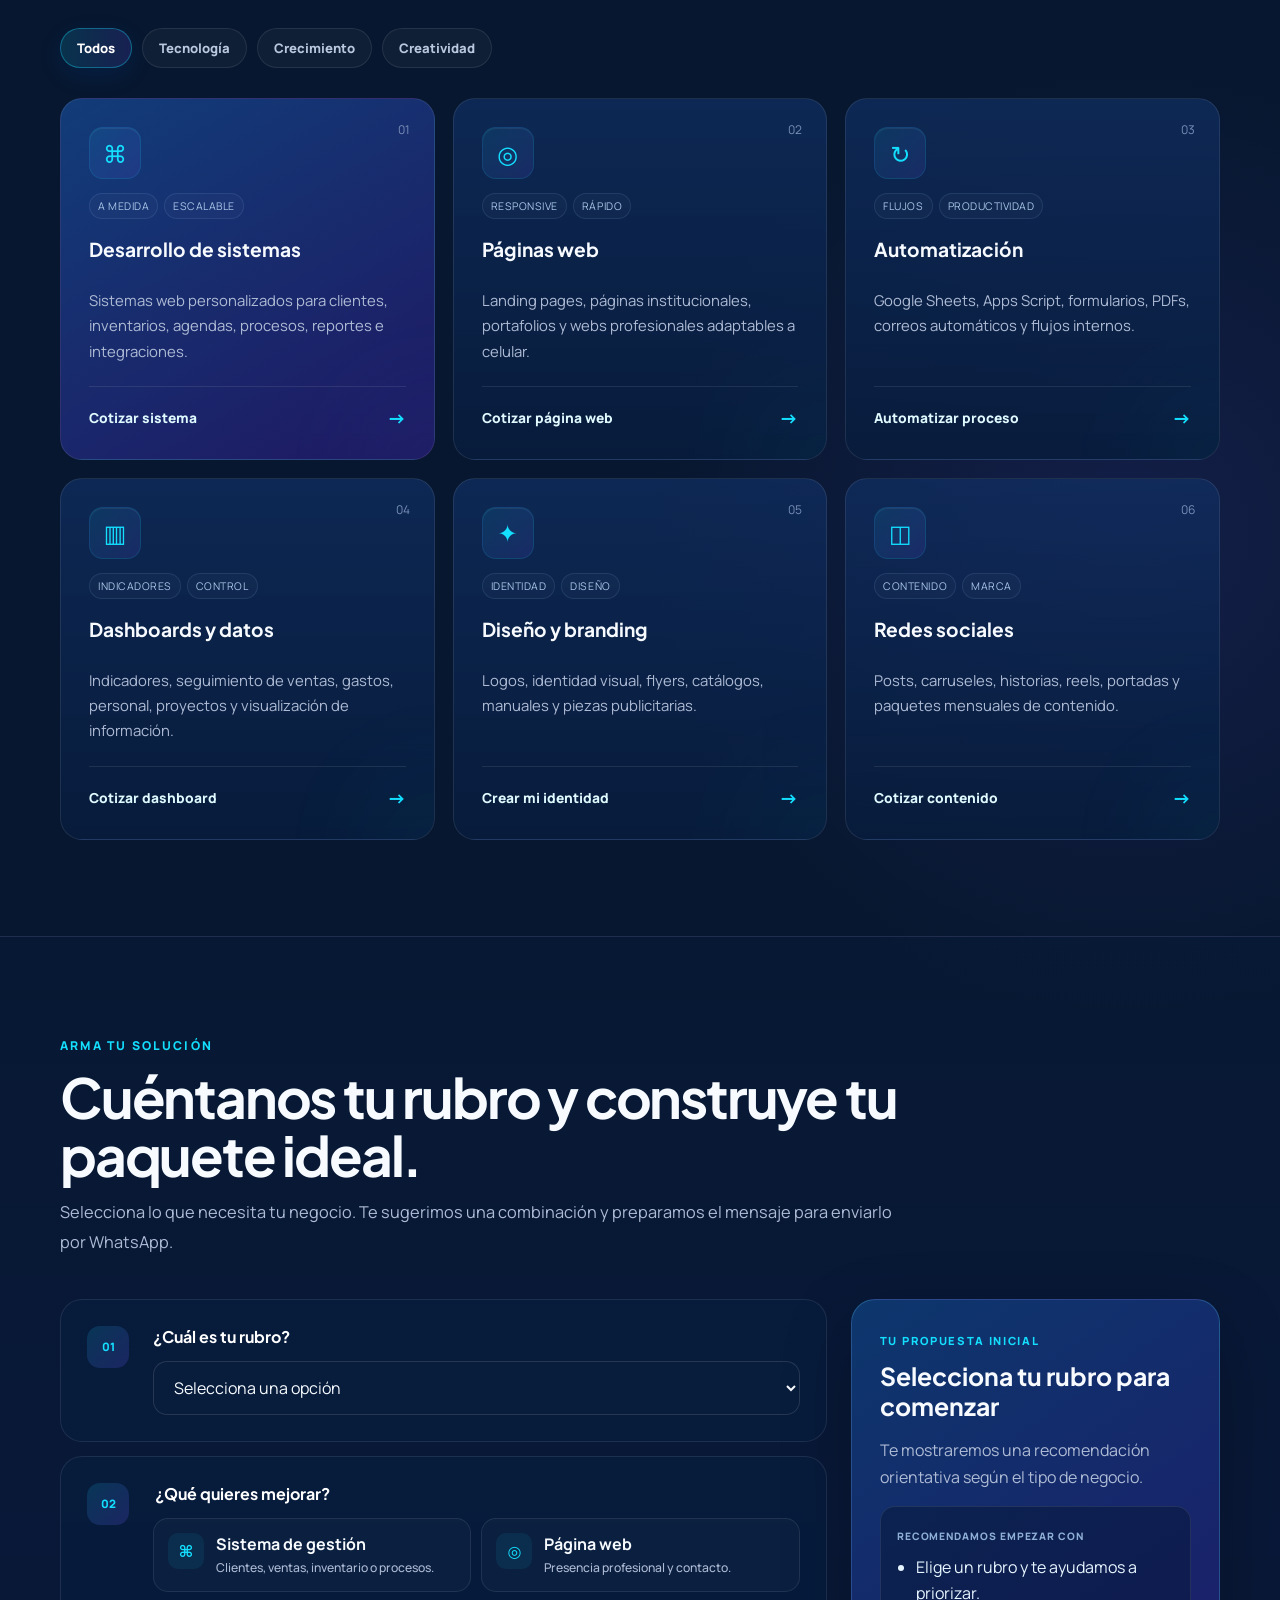
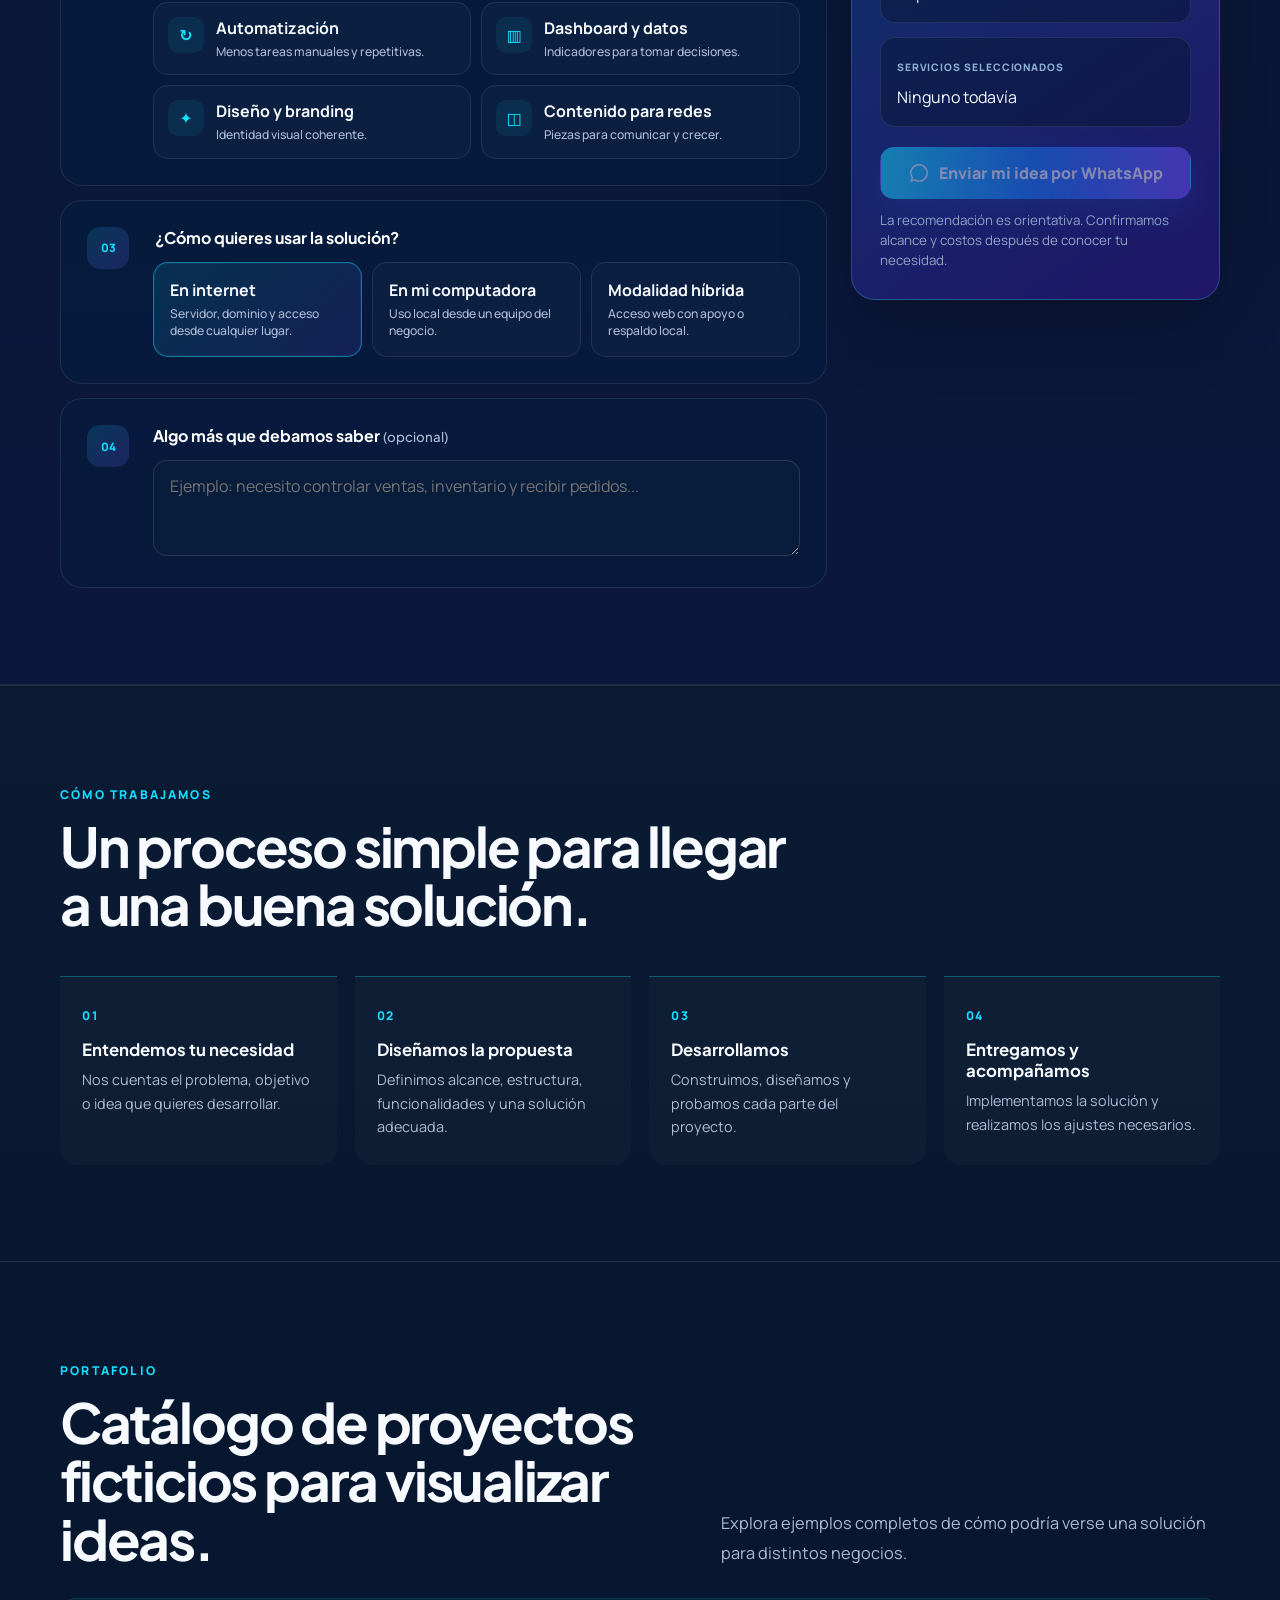
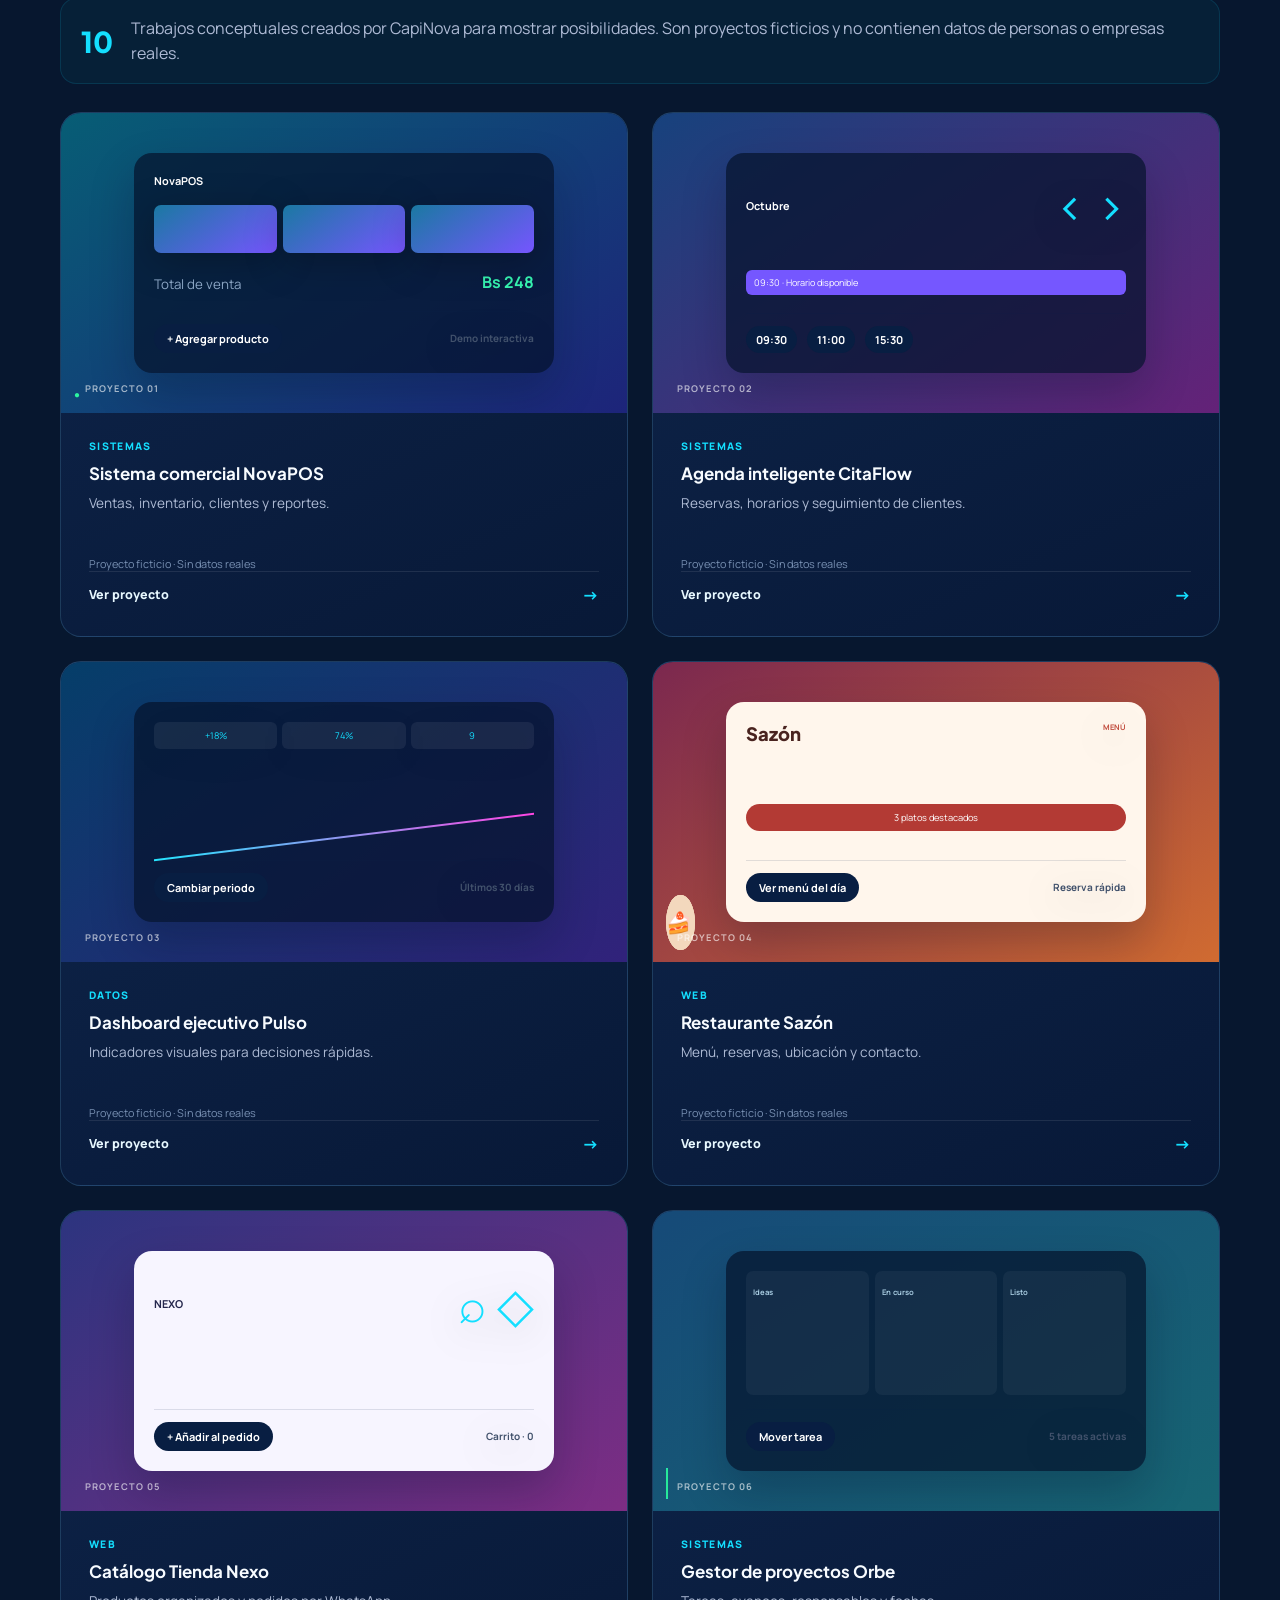
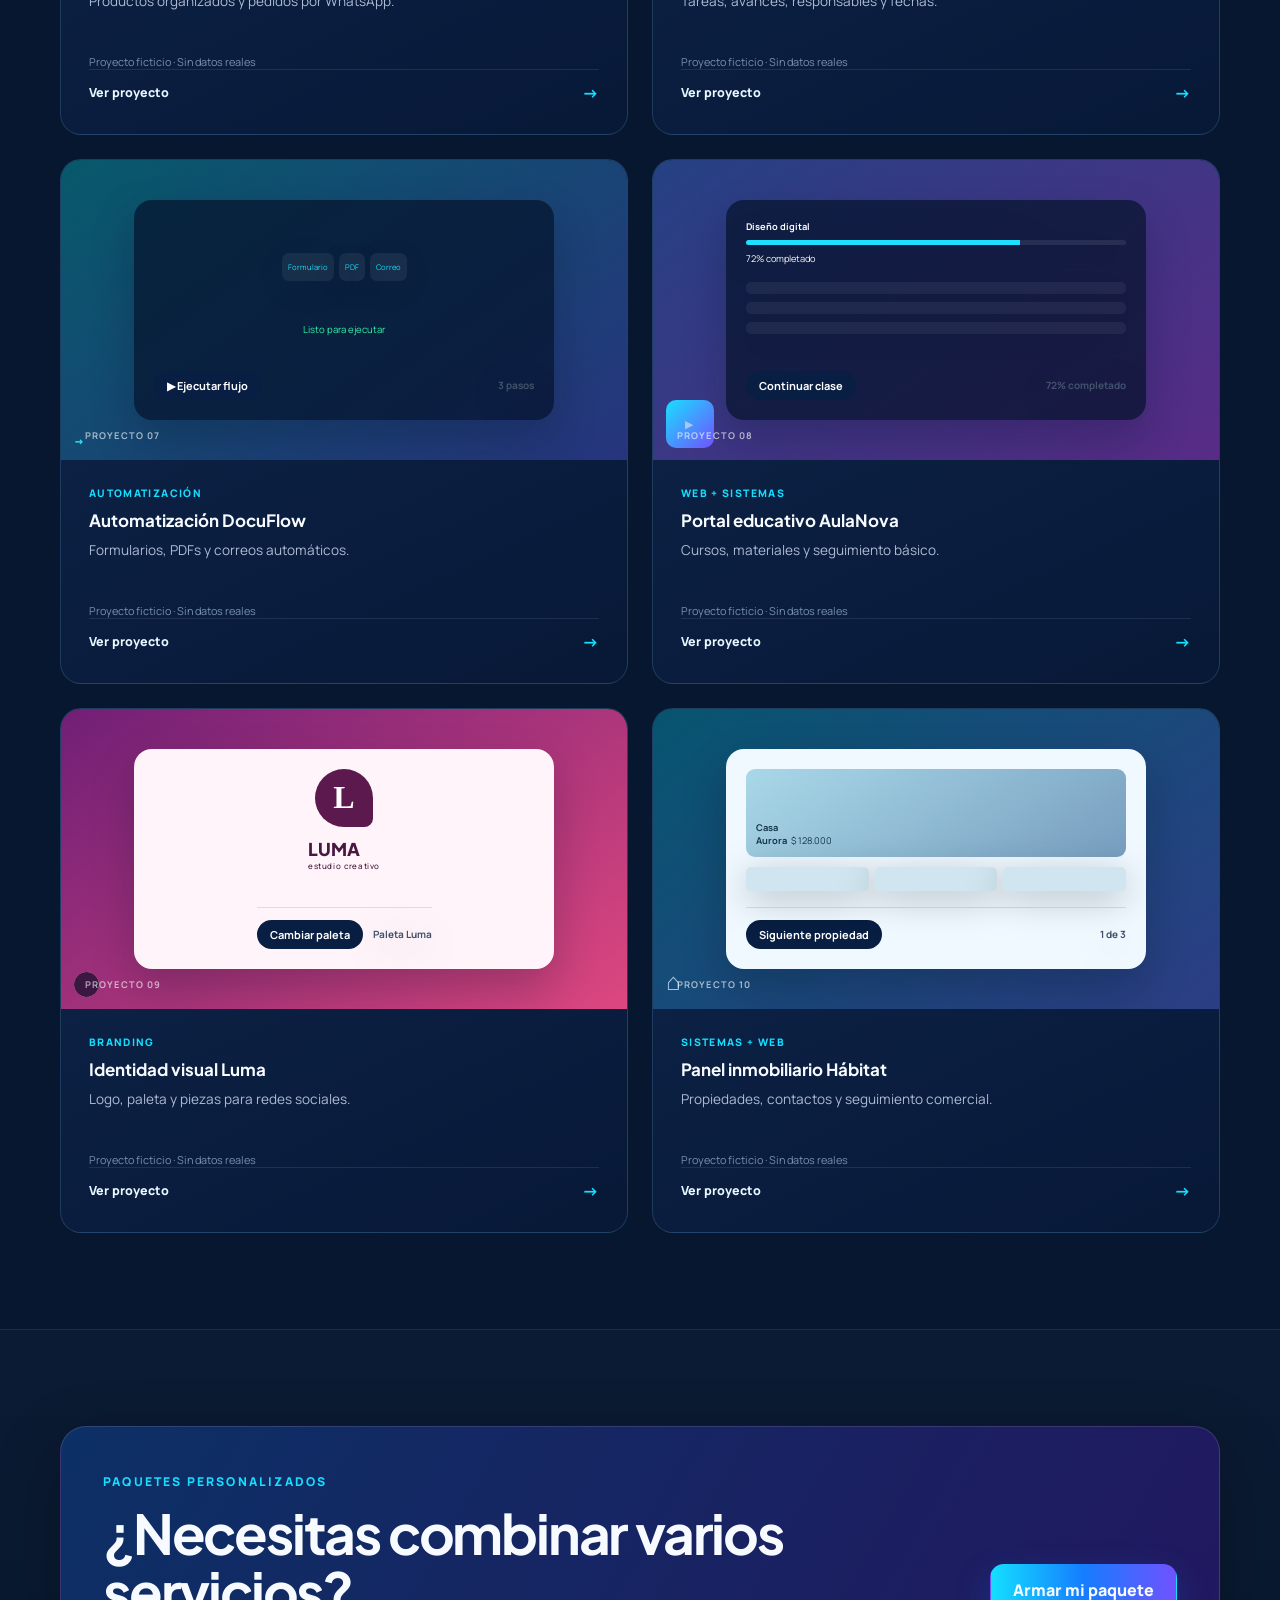
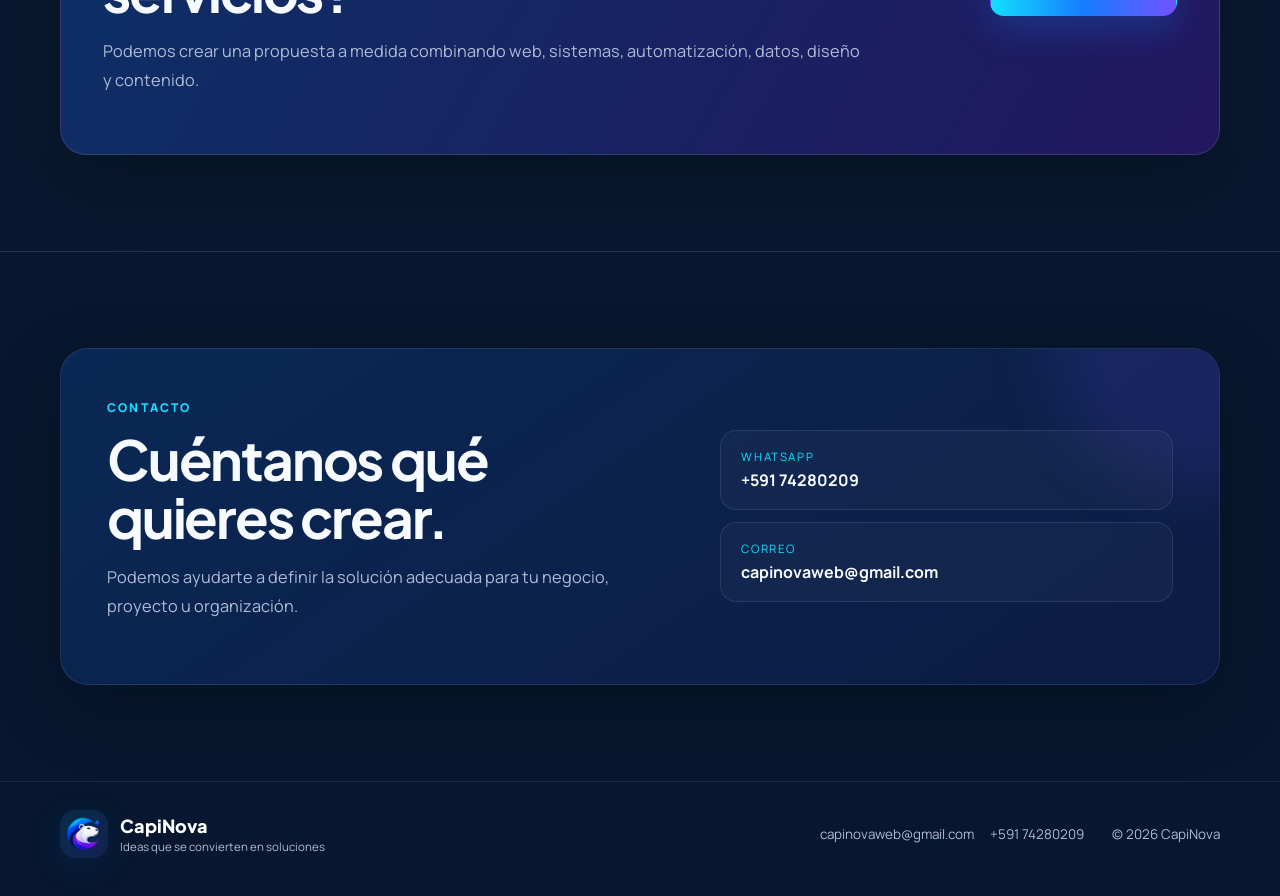
==== commit cd9955ea: "Ensure portfolio demos respond immediately" ====
--- a/index.html
+++ b/index.html
@@ -13,7 +13,7 @@
   <link rel="preconnect" href="https://fonts.googleapis.com">
   <link rel="preconnect" href="https://fonts.gstatic.com" crossorigin>
   <link href="https://fonts.googleapis.com/css2?family=Manrope:wght@400;500;600;700;800&family=Plus+Jakarta+Sans:wght@600;700;800&display=swap" rel="stylesheet">
-  <link rel="stylesheet" href="style.css?v=20261013-0800">
+  <link rel="stylesheet" href="style.css?v=20261013-0810">
 </head>
 <body>
   <div class="page-glow glow-one"></div>
@@ -281,43 +281,43 @@
         <div class="demo-notice"><span>10</span><p>Trabajos conceptuales creados por CapiNova para mostrar posibilidades. Son proyectos ficticios y no contienen datos de personas o empresas reales.</p></div>
         <div class="portfolio-grid demo-grid">
           <article class="demo-card project-pos">
-            <div class="demo-visual visual-pos"><div class="project-mini"><div class="mini-pos-head"><b>NovaPOS</b><i>●</i></div><div class="mini-products"><span></span><span></span><span></span></div><div class="mini-total"><small>Total de venta</small><strong data-demo-output>Bs 248</strong></div><div class="live-demo-controls"><button type="button" data-live-demo="pos">+ Agregar producto</button><span>Demo interactiva</span></div></div><em>PROYECTO 01</em></div>
+            <div class="demo-visual visual-pos"><div class="project-mini"><div class="mini-pos-head"><b>NovaPOS</b><i>●</i></div><div class="mini-products"><span></span><span></span><span></span></div><div class="mini-total"><small>Total de venta</small><strong data-demo-output>Bs 248</strong></div><div class="live-demo-controls"><button type="button" data-live-demo="pos" onclick="event.stopImmediatePropagation();const o=this.closest('.demo-card').querySelector('[data-demo-output]');o.textContent='Bs '+(Number(o.textContent.replace(/\D/g,''))+36)">+ Agregar producto</button><span>Demo interactiva</span></div></div><em>PROYECTO 01</em></div>
             <div class="demo-copy"><span>SISTEMAS</span><h3>Sistema comercial NovaPOS</h3><p>Ventas, inventario, clientes y reportes.</p><small>Proyecto ficticio · Sin datos reales</small><button class="project-view" type="button" data-project="1">Ver proyecto <span>→</span></button></div>
           </article>
           <article class="demo-card project-calendar">
-            <div class="demo-visual visual-calendar"><div class="project-mini"><div class="mini-cal-head"><b>Octubre</b><span>‹ ›</span></div><div class="mini-cal-grid"><i></i><i></i><i></i><i></i><i></i><i></i><i></i><i></i><i></i><i></i><i></i><i></i><i></i><i></i><i></i><i></i><i></i><i></i><i></i><i></i><i></i></div><div class="mini-appointment" data-demo-output>09:30 · Horario disponible</div><div class="live-demo-controls time-choices"><button type="button" data-live-demo="calendar" data-value="09:30">09:30</button><button type="button" data-live-demo="calendar" data-value="11:00">11:00</button><button type="button" data-live-demo="calendar" data-value="15:30">15:30</button></div></div><em>PROYECTO 02</em></div>
+            <div class="demo-visual visual-calendar"><div class="project-mini"><div class="mini-cal-head"><b>Octubre</b><span>‹ ›</span></div><div class="mini-cal-grid"><i></i><i></i><i></i><i></i><i></i><i></i><i></i><i></i><i></i><i></i><i></i><i></i><i></i><i></i><i></i><i></i><i></i><i></i><i></i><i></i><i></i></div><div class="mini-appointment" data-demo-output>09:30 · Horario disponible</div><div class="live-demo-controls time-choices"><button type="button" data-live-demo="calendar" onclick="event.stopImmediatePropagation();const c=this.closest('.demo-card');c.querySelectorAll('[data-live-demo=calendar]').forEach(b=>b.classList.toggle('is-active',b===this));c.querySelector('[data-demo-output]').textContent=this.dataset.value+' · Cita seleccionada'" data-value="09:30">09:30</button><button type="button" data-live-demo="calendar" onclick="event.stopImmediatePropagation();const c=this.closest('.demo-card');c.querySelectorAll('[data-live-demo=calendar]').forEach(b=>b.classList.toggle('is-active',b===this));c.querySelector('[data-demo-output]').textContent=this.dataset.value+' · Cita seleccionada'" data-value="11:00">11:00</button><button type="button" data-live-demo="calendar" onclick="event.stopImmediatePropagation();const c=this.closest('.demo-card');c.querySelectorAll('[data-live-demo=calendar]').forEach(b=>b.classList.toggle('is-active',b===this));c.querySelector('[data-demo-output]').textContent=this.dataset.value+' · Cita seleccionada'" data-value="15:30">15:30</button></div></div><em>PROYECTO 02</em></div>
             <div class="demo-copy"><span>SISTEMAS</span><h3>Agenda inteligente CitaFlow</h3><p>Reservas, horarios y seguimiento de clientes.</p><small>Proyecto ficticio · Sin datos reales</small><button class="project-view" type="button" data-project="2">Ver proyecto <span>→</span></button></div>
           </article>
           <article class="demo-card project-analytics">
-            <div class="demo-visual visual-analytics"><div class="project-mini"><div class="mini-kpis"><span>+18%</span><span>74%</span><span>9</span></div><div class="mini-bars"><i></i><i></i><i></i><i></i><i></i><i></i></div><div class="mini-line"></div><div class="live-demo-controls"><button type="button" data-live-demo="analytics">Cambiar periodo</button><span data-demo-output>Últimos 30 días</span></div></div><em>PROYECTO 03</em></div>
+            <div class="demo-visual visual-analytics"><div class="project-mini"><div class="mini-kpis"><span>+18%</span><span>74%</span><span>9</span></div><div class="mini-bars"><i></i><i></i><i></i><i></i><i></i><i></i></div><div class="mini-line"></div><div class="live-demo-controls"><button type="button" data-live-demo="analytics" onclick="event.stopImmediatePropagation();const o=this.closest('.demo-card').querySelector('[data-demo-output]');o.textContent=o.textContent==='Esta semana'?'Este trimestre':'Esta semana'">Cambiar periodo</button><span data-demo-output>Últimos 30 días</span></div></div><em>PROYECTO 03</em></div>
             <div class="demo-copy"><span>DATOS</span><h3>Dashboard ejecutivo Pulso</h3><p>Indicadores visuales para decisiones rápidas.</p><small>Proyecto ficticio · Sin datos reales</small><button class="project-view" type="button" data-project="3">Ver proyecto <span>→</span></button></div>
           </article>
           <article class="demo-card project-restaurant">
-            <div class="demo-visual visual-restaurant"><div class="project-mini"><div class="mini-food-title">Sazón<span>MENÚ</span></div><div class="mini-dishes"><i>🍲</i><i>🥗</i><i>🍰</i></div><div class="mini-reserve" data-demo-output>3 platos destacados</div><div class="live-demo-controls"><button type="button" data-live-demo="restaurant">Ver menú del día</button><span>Reserva rápida</span></div></div><em>PROYECTO 04</em></div>
+            <div class="demo-visual visual-restaurant"><div class="project-mini"><div class="mini-food-title">Sazón<span>MENÚ</span></div><div class="mini-dishes"><i>🍲</i><i>🥗</i><i>🍰</i></div><div class="mini-reserve" data-demo-output>3 platos destacados</div><div class="live-demo-controls"><button type="button" data-live-demo="restaurant" onclick="event.stopImmediatePropagation();this.closest('.demo-card').querySelector('[data-demo-output]').textContent='Menú del día disponible'">Ver menú del día</button><span>Reserva rápida</span></div></div><em>PROYECTO 04</em></div>
             <div class="demo-copy"><span>WEB</span><h3>Restaurante Sazón</h3><p>Menú, reservas, ubicación y contacto.</p><small>Proyecto ficticio · Sin datos reales</small><button class="project-view" type="button" data-project="4">Ver proyecto <span>→</span></button></div>
           </article>
           <article class="demo-card project-shop">
-            <div class="demo-visual visual-shop"><div class="project-mini"><div class="mini-shop-head"><b>NEXO</b><span>⌕  ◇</span></div><div class="mini-shop-grid"><i></i><i></i><i></i><i></i></div><div class="live-demo-controls"><button type="button" data-live-demo="shop">+ Añadir al pedido</button><span data-demo-output>Carrito · 0</span></div></div><em>PROYECTO 05</em></div>
+            <div class="demo-visual visual-shop"><div class="project-mini"><div class="mini-shop-head"><b>NEXO</b><span>⌕  ◇</span></div><div class="mini-shop-grid"><i></i><i></i><i></i><i></i></div><div class="live-demo-controls"><button type="button" data-live-demo="shop" onclick="event.stopImmediatePropagation();const o=this.closest('.demo-card').querySelector('[data-demo-output]');o.textContent='Carrito · '+(Number(o.textContent.split('·')[1])+1)">+ Añadir al pedido</button><span data-demo-output>Carrito · 0</span></div></div><em>PROYECTO 05</em></div>
             <div class="demo-copy"><span>WEB</span><h3>Catálogo Tienda Nexo</h3><p>Productos organizados y pedidos por WhatsApp.</p><small>Proyecto ficticio · Sin datos reales</small><button class="project-view" type="button" data-project="5">Ver proyecto <span>→</span></button></div>
           </article>
           <article class="demo-card project-kanban">
-            <div class="demo-visual visual-kanban"><div class="project-mini"><div class="mini-board"><div><b>Ideas</b><i></i><i></i></div><div><b>En curso</b><i></i><i></i></div><div><b>Listo</b><i></i></div></div><div class="live-demo-controls"><button type="button" data-live-demo="kanban">Mover tarea</button><span data-demo-output>5 tareas activas</span></div></div><em>PROYECTO 06</em></div>
+            <div class="demo-visual visual-kanban"><div class="project-mini"><div class="mini-board"><div><b>Ideas</b><i></i><i></i></div><div><b>En curso</b><i></i><i></i></div><div><b>Listo</b><i></i></div></div><div class="live-demo-controls"><button type="button" data-live-demo="kanban" onclick="event.stopImmediatePropagation();const o=this.closest('.demo-card').querySelector('[data-demo-output]');o.textContent='4 tareas activas'">Mover tarea</button><span data-demo-output>5 tareas activas</span></div></div><em>PROYECTO 06</em></div>
             <div class="demo-copy"><span>SISTEMAS</span><h3>Gestor de proyectos Orbe</h3><p>Tareas, avances, responsables y fechas.</p><small>Proyecto ficticio · Sin datos reales</small><button class="project-view" type="button" data-project="6">Ver proyecto <span>→</span></button></div>
           </article>
           <article class="demo-card project-flow">
-            <div class="demo-visual visual-flow"><div class="project-mini"><div class="mini-flow"><span>Formulario</span><i>→</i><span>PDF</span><i>→</i><span>Correo</span></div><div class="mini-flow-status" data-demo-output>Listo para ejecutar</div><div class="live-demo-controls"><button type="button" data-live-demo="flow">▶ Ejecutar flujo</button><span>3 pasos</span></div></div><em>PROYECTO 07</em></div>
+            <div class="demo-visual visual-flow"><div class="project-mini"><div class="mini-flow"><span>Formulario</span><i>→</i><span>PDF</span><i>→</i><span>Correo</span></div><div class="mini-flow-status" data-demo-output>Listo para ejecutar</div><div class="live-demo-controls"><button type="button" data-live-demo="flow" onclick="event.stopImmediatePropagation();const o=this.closest('.demo-card').querySelector('[data-demo-output]');o.textContent='Procesando…';setTimeout(()=>o.textContent='✓ Flujo completado',700)">▶ Ejecutar flujo</button><span>3 pasos</span></div></div><em>PROYECTO 07</em></div>
             <div class="demo-copy"><span>AUTOMATIZACIÓN</span><h3>Automatización DocuFlow</h3><p>Formularios, PDFs y correos automáticos.</p><small>Proyecto ficticio · Sin datos reales</small><button class="project-view" type="button" data-project="7">Ver proyecto <span>→</span></button></div>
           </article>
           <article class="demo-card project-learning">
-            <div class="demo-visual visual-learning"><div class="project-mini"><div class="mini-course"><i>▶</i><div><b>Diseño digital</b><span></span><small>72% completado</small></div></div><div class="mini-lessons"><span></span><span></span><span></span></div><div class="live-demo-controls"><button type="button" data-live-demo="learning">Continuar clase</button><span data-demo-output>72% completado</span></div></div><em>PROYECTO 08</em></div>
+            <div class="demo-visual visual-learning"><div class="project-mini"><div class="mini-course"><i>▶</i><div><b>Diseño digital</b><span></span><small>72% completado</small></div></div><div class="mini-lessons"><span></span><span></span><span></span></div><div class="live-demo-controls"><button type="button" data-live-demo="learning" onclick="event.stopImmediatePropagation();const o=this.closest('.demo-card').querySelector('[data-demo-output]');o.textContent=Math.min(100,Number(o.textContent.replace(/\D/g,''))+7)+'% completado'">Continuar clase</button><span data-demo-output>72% completado</span></div></div><em>PROYECTO 08</em></div>
             <div class="demo-copy"><span>WEB + SISTEMAS</span><h3>Portal educativo AulaNova</h3><p>Cursos, materiales y seguimiento básico.</p><small>Proyecto ficticio · Sin datos reales</small><button class="project-view" type="button" data-project="8">Ver proyecto <span>→</span></button></div>
           </article>
           <article class="demo-card project-brand">
-            <div class="demo-visual visual-brand"><div class="project-mini"><div class="mini-logo-mark">L</div><div class="mini-brand-name">LUMA<small>estudio creativo</small></div><div class="mini-swatches"><i></i><i></i><i></i><i></i></div><div class="live-demo-controls"><button type="button" data-live-demo="brand">Cambiar paleta</button><span data-demo-output>Paleta Luma</span></div></div><em>PROYECTO 09</em></div>
+            <div class="demo-visual visual-brand"><div class="project-mini"><div class="mini-logo-mark">L</div><div class="mini-brand-name">LUMA<small>estudio creativo</small></div><div class="mini-swatches"><i></i><i></i><i></i><i></i></div><div class="live-demo-controls"><button type="button" data-live-demo="brand" onclick="event.stopImmediatePropagation();const c=this.closest('.demo-card');c.classList.toggle('palette-alt');c.querySelector('[data-demo-output]').textContent=c.classList.contains('palette-alt')?'Paleta Terracota':'Paleta Luma'">Cambiar paleta</button><span data-demo-output>Paleta Luma</span></div></div><em>PROYECTO 09</em></div>
             <div class="demo-copy"><span>BRANDING</span><h3>Identidad visual Luma</h3><p>Logo, paleta y piezas para redes sociales.</p><small>Proyecto ficticio · Sin datos reales</small><button class="project-view" type="button" data-project="9">Ver proyecto <span>→</span></button></div>
           </article>
           <article class="demo-card project-estate">
-            <div class="demo-visual visual-estate"><div class="project-mini"><div class="mini-property-main"><i>⌂</i><b>Casa Aurora</b><small>$ 128.000</small></div><div class="mini-property-row"><span></span><span></span><span></span></div><div class="live-demo-controls"><button type="button" data-live-demo="estate">Siguiente propiedad</button><span data-demo-output>1 de 3</span></div></div><em>PROYECTO 10</em></div>
+            <div class="demo-visual visual-estate"><div class="project-mini"><div class="mini-property-main"><i>⌂</i><b>Casa Aurora</b><small>$ 128.000</small></div><div class="mini-property-row"><span></span><span></span><span></span></div><div class="live-demo-controls"><button type="button" data-live-demo="estate" onclick="event.stopImmediatePropagation();const c=this.closest('.demo-card'),o=c.querySelector('[data-demo-output]'),n=Number(o.textContent[0])%3+1,names=['Casa Aurora','Loft Central','Residencia Norte'];c.querySelector('.mini-property-main b').textContent=names[n-1];o.textContent=n+' de 3'">Siguiente propiedad</button><span data-demo-output>1 de 3</span></div></div><em>PROYECTO 10</em></div>
             <div class="demo-copy"><span>SISTEMAS + WEB</span><h3>Panel inmobiliario Hábitat</h3><p>Propiedades, contactos y seguimiento comercial.</p><small>Proyecto ficticio · Sin datos reales</small><button class="project-view" type="button" data-project="10">Ver proyecto <span>→</span></button></div>
           </article>
         </div>
@@ -403,6 +403,6 @@
     </div>
   </footer>
 
-  <script src="script.js?v=20261013-0800"></script>
+  <script src="script.js?v=20261013-0810"></script>
 </body>
 </html>
--- a/style.css
+++ b/style.css
@@ -127,3 +127,19 @@
 /* Expanded views */
 .preview-app.variant{display:block;padding:22px;background:#f5f8fd}.variant-shell{height:100%;display:grid;gap:14px}.variant-title{display:flex;justify-content:space-between;align-items:center;color:#18304f}.variant-title b{font:800 1.05rem "Plus Jakarta Sans"}.variant-title span{font-size:.65rem;color:#6680a4}.variant-grid{display:grid;gap:10px;flex:1}.variant-card{border-radius:12px;background:#fff;box-shadow:0 7px 20px rgba(26,55,93,.09);padding:14px;color:#213856}.variant-card b,.variant-card small{display:block}.variant-card small{color:#7990af;margin-top:5px}.variant-pos .variant-grid{grid-template-columns:1.3fr .7fr}.variant-pos .product-panel{display:grid;grid-template-columns:repeat(3,1fr);gap:8px}.variant-pos .product-panel i{height:70px;border-radius:9px;background:linear-gradient(145deg,#d9f5fb,#b7c7fc)}.variant-pos .checkout{background:#0b2852;color:#fff}.variant-pos .checkout strong{display:block;font-size:1.4rem;margin:18px 0}.variant-calendar .variant-grid{grid-template-columns:1fr .65fr}.big-calendar{display:grid;grid-template-columns:repeat(7,1fr);gap:6px}.big-calendar i{min-height:35px;border-radius:6px;background:#edf2f9}.big-calendar i:nth-child(17){background:#17cfea}.appointment-list span{display:block;padding:10px;border-left:3px solid #7357ff;background:#f4f1ff;margin:8px 0}.variant-analytics .variant-grid{grid-template-columns:repeat(3,1fr)}.variant-analytics .wide{grid-column:1/3}.fake-chart{height:160px;background:repeating-linear-gradient(to bottom,#edf2f8 0 1px,transparent 1px 35px);position:relative}.fake-chart:after{content:"";position:absolute;left:8%;right:8%;top:55%;height:4px;background:linear-gradient(90deg,#16dfff,#7355ff);transform:skewY(-8deg)}.variant-restaurant{background:#fff7ed}.menu-showcase{display:grid;grid-template-columns:repeat(3,1fr);gap:12px}.menu-showcase div{border-radius:14px;background:#fff;padding:12px;color:#4b2920}.menu-showcase i{height:90px;display:grid;place-items:center;border-radius:50%;background:#f1d5b8;font-size:2.4rem;font-style:normal}.variant-shop .variant-grid{grid-template-columns:repeat(4,1fr)}.shop-product i{display:block;height:110px;border-radius:10px;background:linear-gradient(145deg,#d8dcf9,#f0c9e1);margin-bottom:9px}.variant-kanban .variant-grid{grid-template-columns:repeat(3,1fr)}.kanban-col span{display:block;height:58px;border-radius:9px;background:#eef3fa;margin-top:9px;border-left:4px solid #19cfe9}.variant-flow .variant-grid{display:flex;align-items:center;justify-content:center}.flow-node{padding:18px;border-radius:14px;background:#fff;box-shadow:0 8px 20px #15365c18;color:#193655}.flow-arrow{color:#18cfe9;font-size:1.5rem}.variant-learning .variant-grid{grid-template-columns:1fr 1fr}.course-video{display:grid;place-items:center;background:linear-gradient(145deg,#1a3f81,#6d37a0);color:#fff;font-size:3rem}.lesson-stack span{display:block;padding:14px;background:#fff;border-radius:9px;margin-bottom:8px}.variant-brand{background:#fff2f8}.brand-board{display:grid;grid-template-columns:1fr 1fr;gap:14px}.brand-hero{display:grid;place-items:center;border-radius:18px;background:#59194d;color:#fff;font:800 4rem serif}.brand-assets{display:grid;grid-template-columns:repeat(2,1fr);gap:10px}.brand-assets span{border-radius:12px;background:#fff;box-shadow:0 8px 20px #7b295318}.variant-estate .variant-grid{grid-template-columns:1.2fr .8fr}.property-hero{background:linear-gradient(145deg,#aeddeb,#6b91b5);display:flex;align-items:end;font-size:2rem}.property-details span{display:block;padding:12px;border-bottom:1px solid #edf1f7}
 @media(max-width:640px){.demo-card{grid-template-columns:1fr}.demo-visual{min-height:190px}.project-mini{height:145px}.variant-pos .variant-grid,.variant-calendar .variant-grid,.variant-learning .variant-grid,.variant-estate .variant-grid{grid-template-columns:1fr}.variant-shop .variant-grid{grid-template-columns:repeat(2,1fr)}.variant-grid{overflow:hidden}}
+
+
+/* Portfolio interactive showcase — v0800 */
+.demo-grid{display:grid;grid-template-columns:repeat(2,minmax(0,1fr));gap:24px}
+.demo-card{display:flex;flex-direction:column;min-height:520px;overflow:hidden;border:1px solid rgba(125,211,252,.18);background:linear-gradient(155deg,rgba(15,39,78,.96),rgba(8,25,55,.98));transition:transform .28s ease,border-color .28s ease,box-shadow .28s ease}
+.demo-card:hover{transform:translateY(-6px);border-color:rgba(34,211,238,.48);box-shadow:0 24px 60px rgba(2,12,35,.35)}
+.demo-visual{width:100%;min-height:300px;padding:28px;display:flex;align-items:center;justify-content:center;position:relative}
+.demo-visual .project-mini{width:min(100%,420px);min-height:220px;transform:none;padding:20px;border-radius:18px;box-shadow:0 20px 45px rgba(4,12,35,.24);display:flex;flex-direction:column;justify-content:space-between}
+.demo-visual>em{left:24px;bottom:18px}.demo-copy{padding:26px 28px 30px;flex:1;display:flex;flex-direction:column}.demo-copy p{min-height:48px}.demo-copy .project-view{margin-top:auto}
+.live-demo-controls{display:flex;align-items:center;justify-content:space-between;gap:10px;margin-top:14px;padding-top:12px;border-top:1px solid rgba(15,35,75,.12);font-style:normal}
+.live-demo-controls button{appearance:none;border:0;border-radius:999px;padding:9px 13px;background:#081e42;color:#fff;font:700 11px/1 Manrope,sans-serif;cursor:pointer;transition:transform .18s ease,background .18s ease}
+.live-demo-controls button:hover{transform:translateY(-1px);background:#1358d6}.live-demo-controls button:focus-visible{outline:3px solid #22d3ee;outline-offset:2px}
+.live-demo-controls span{color:#42526c;font:700 10px/1.25 Manrope,sans-serif;text-align:right}.time-choices{justify-content:flex-start;flex-wrap:wrap}.time-choices button{padding:8px 10px}.time-choices button.is-active{background:#7c3aed}
+.demo-card.demo-activated{border-color:rgba(34,211,238,.7);box-shadow:0 20px 55px rgba(14,165,233,.16)}.demo-card.demo-activated .project-mini{animation:demoPulse .42s ease}
+.project-brand.palette-alt .project-mini{background:linear-gradient(145deg,#fff7ed,#ffedd5)}.project-brand.palette-alt .mini-logo-mark{background:#0f766e}.project-brand.palette-alt .mini-swatches i:nth-child(1){background:#0f766e}.project-brand.palette-alt .mini-swatches i:nth-child(2){background:#14b8a6}.project-brand.palette-alt .mini-swatches i:nth-child(3){background:#f97316}.project-brand.palette-alt .mini-swatches i:nth-child(4){background:#fed7aa}
+@keyframes demoPulse{50%{transform:scale(1.015)}}@media(max-width:900px){.demo-grid{grid-template-columns:1fr}.demo-card{min-height:0}}@media(max-width:560px){.demo-grid{gap:18px}.demo-visual{min-height:265px;padding:18px}.demo-visual .project-mini{min-height:205px;padding:16px}.demo-copy{padding:22px}.live-demo-controls{align-items:flex-start}}@media(prefers-reduced-motion:reduce){.demo-card,.live-demo-controls button{transition:none}.demo-card.demo-activated .project-mini{animation:none}}
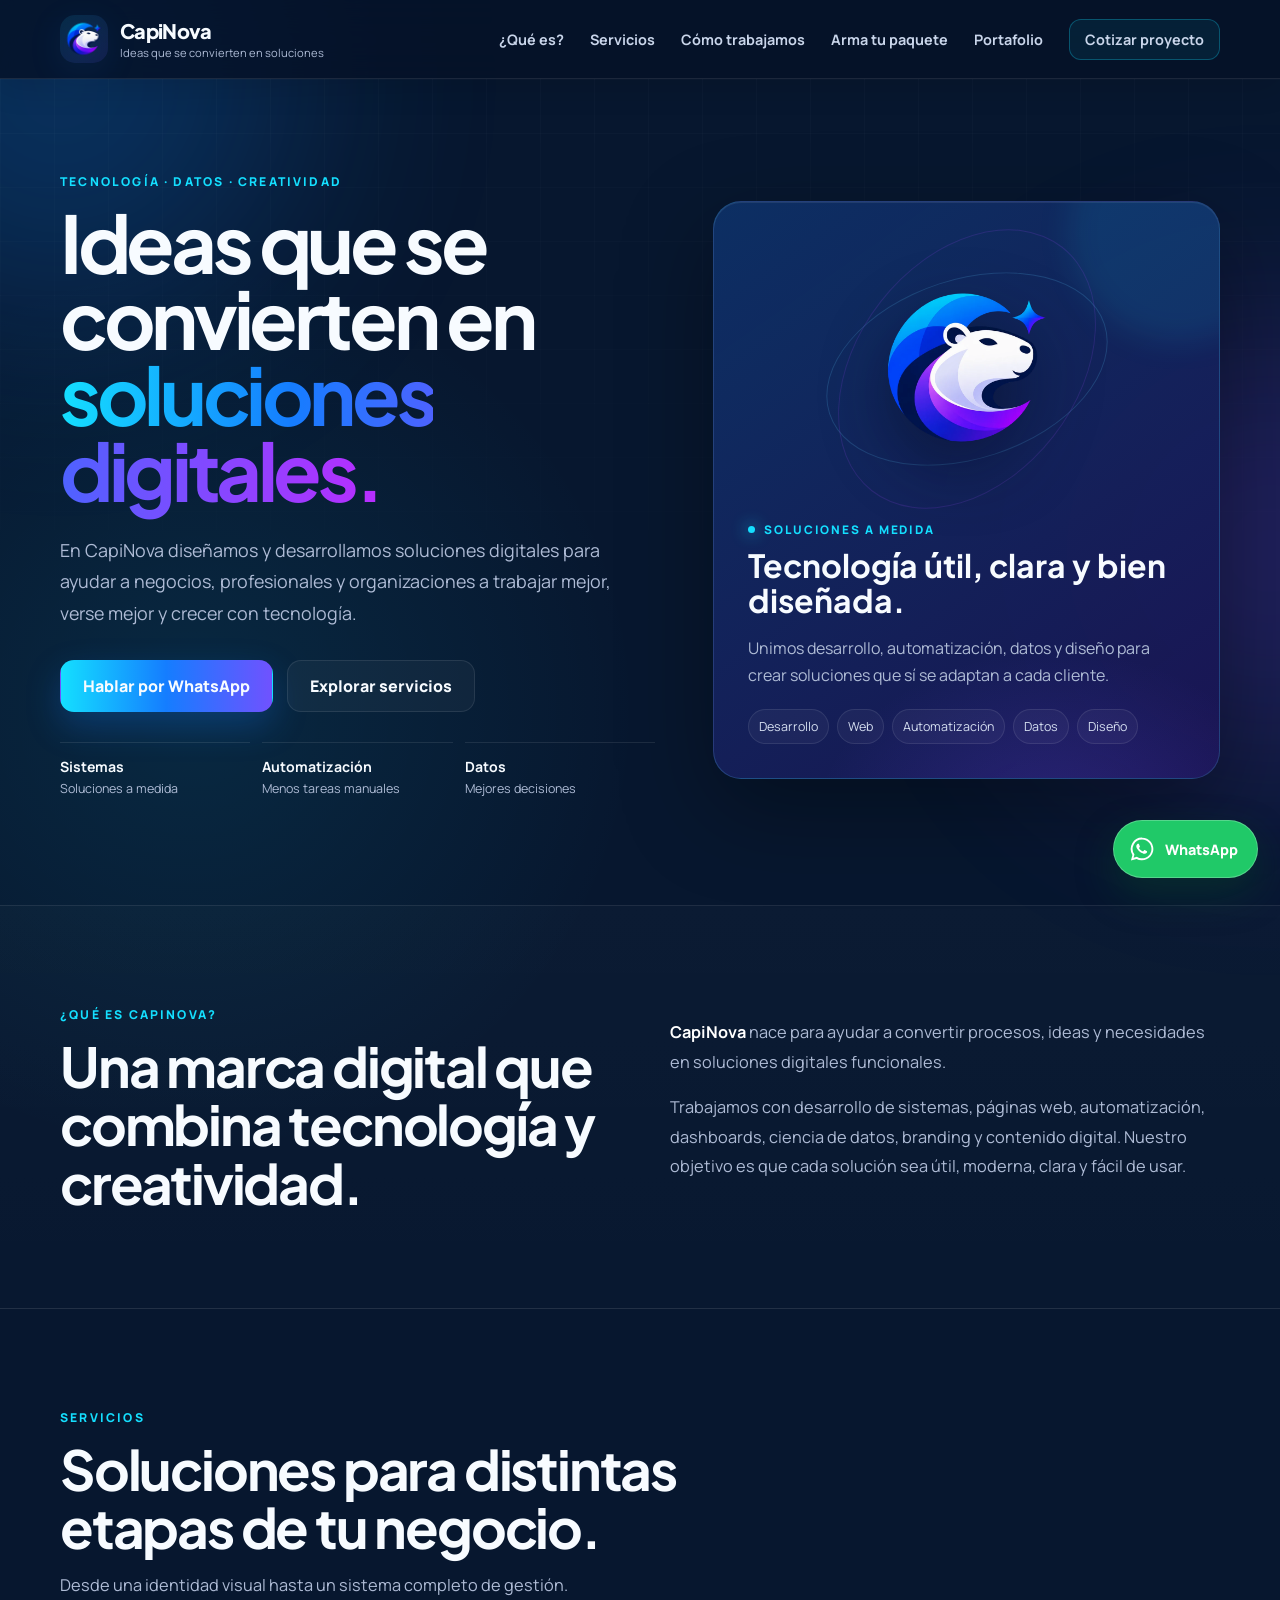
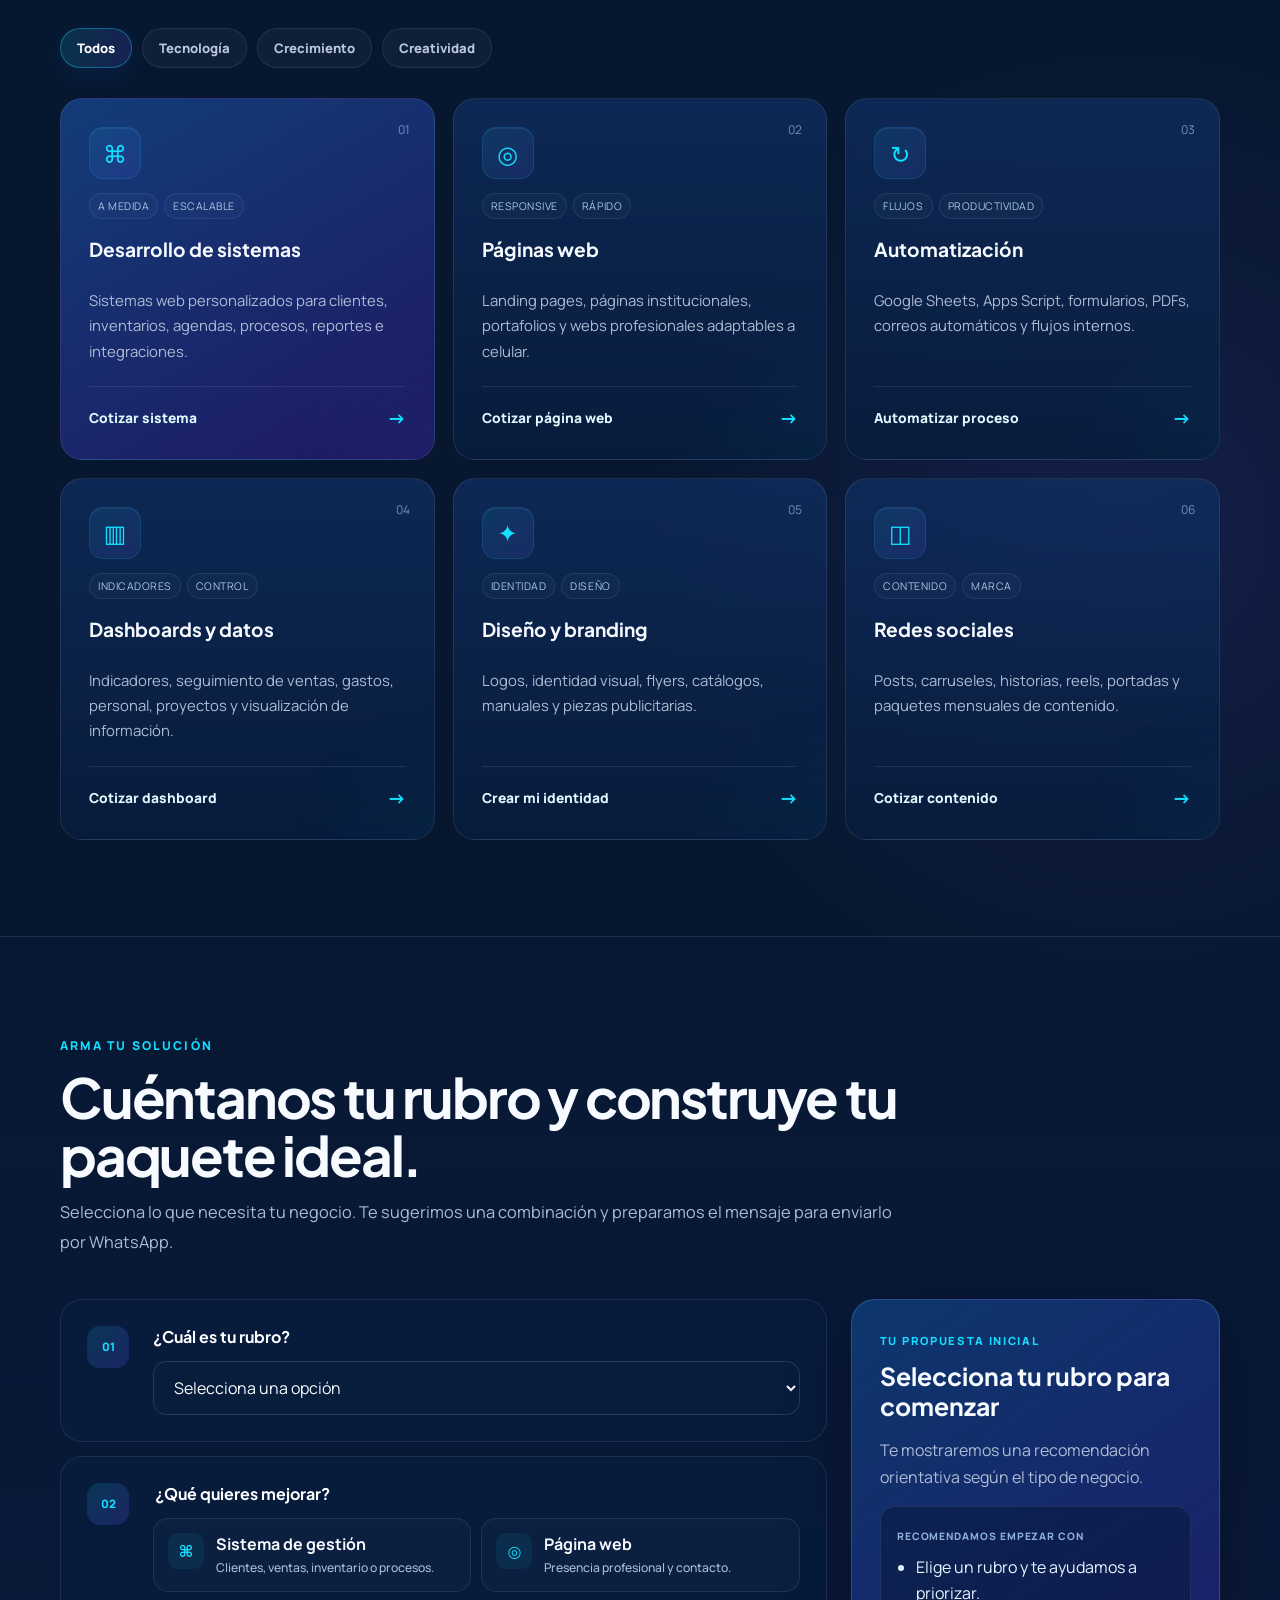
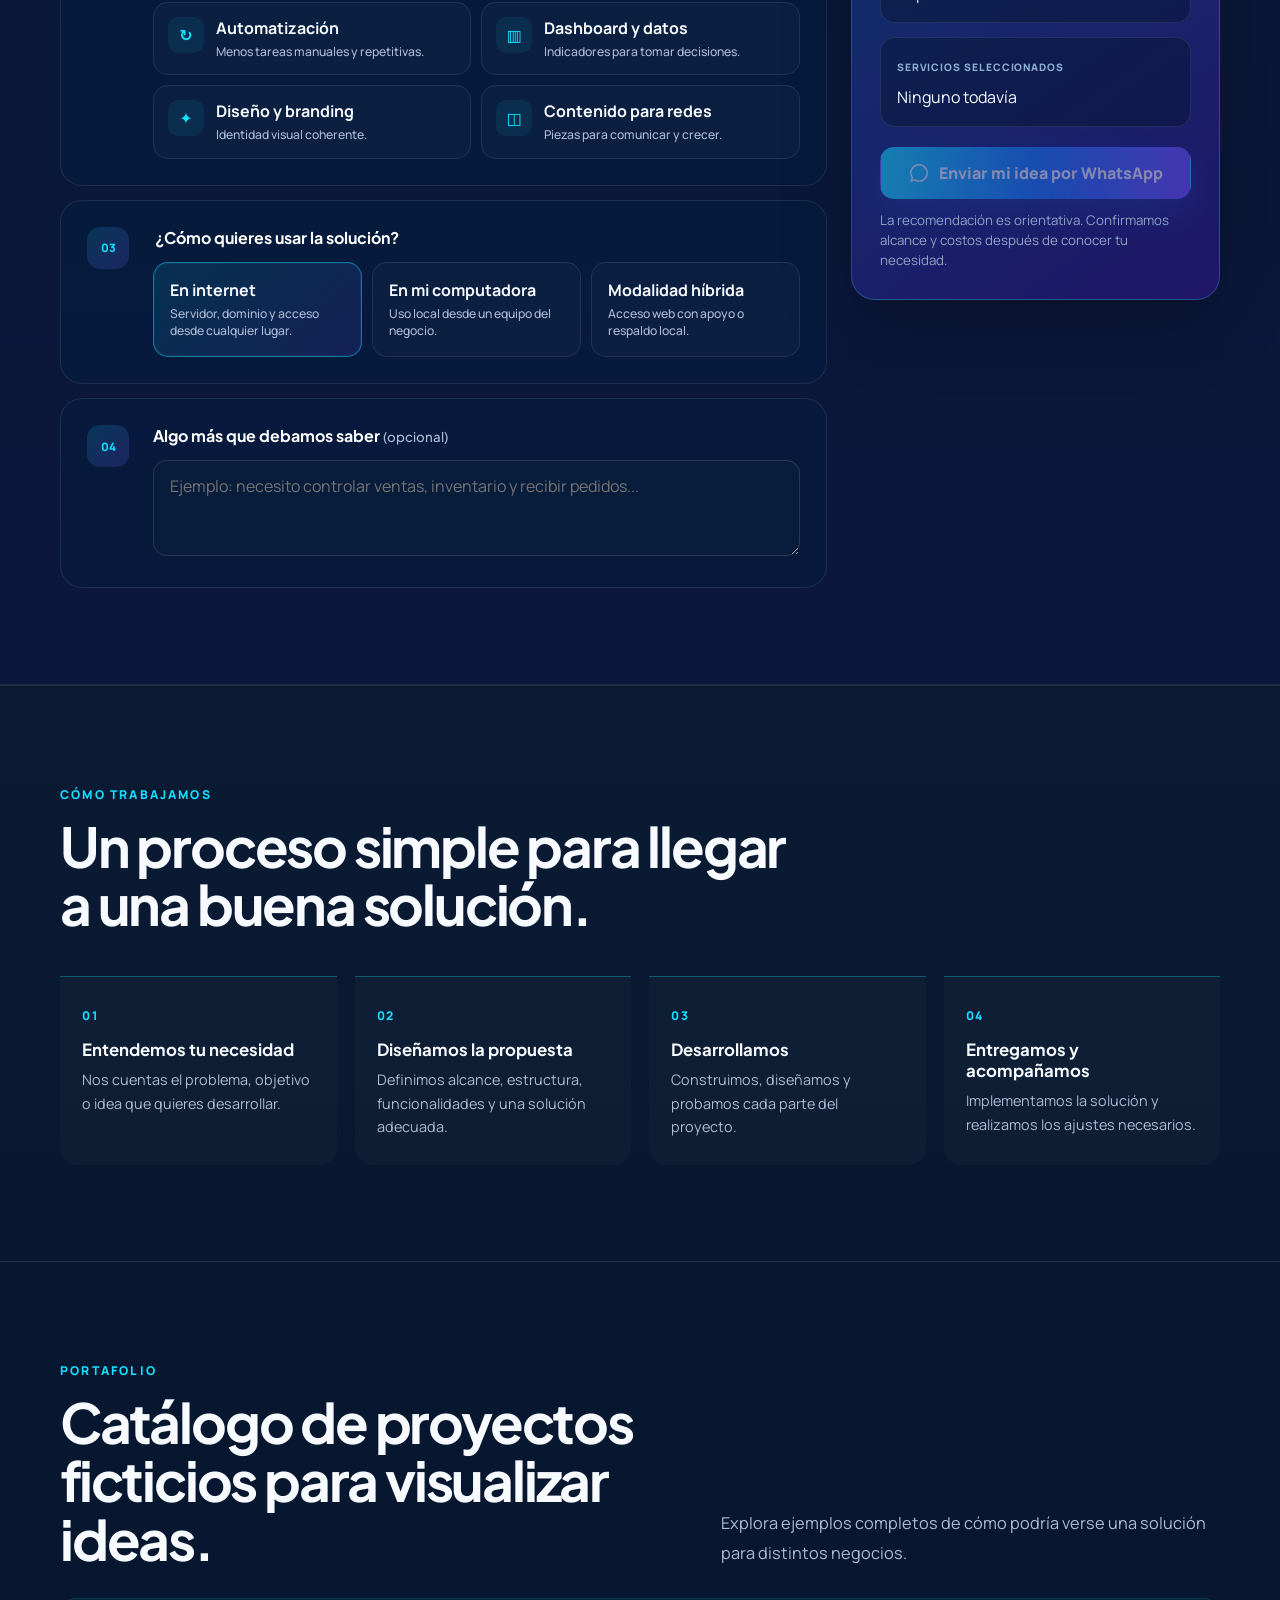
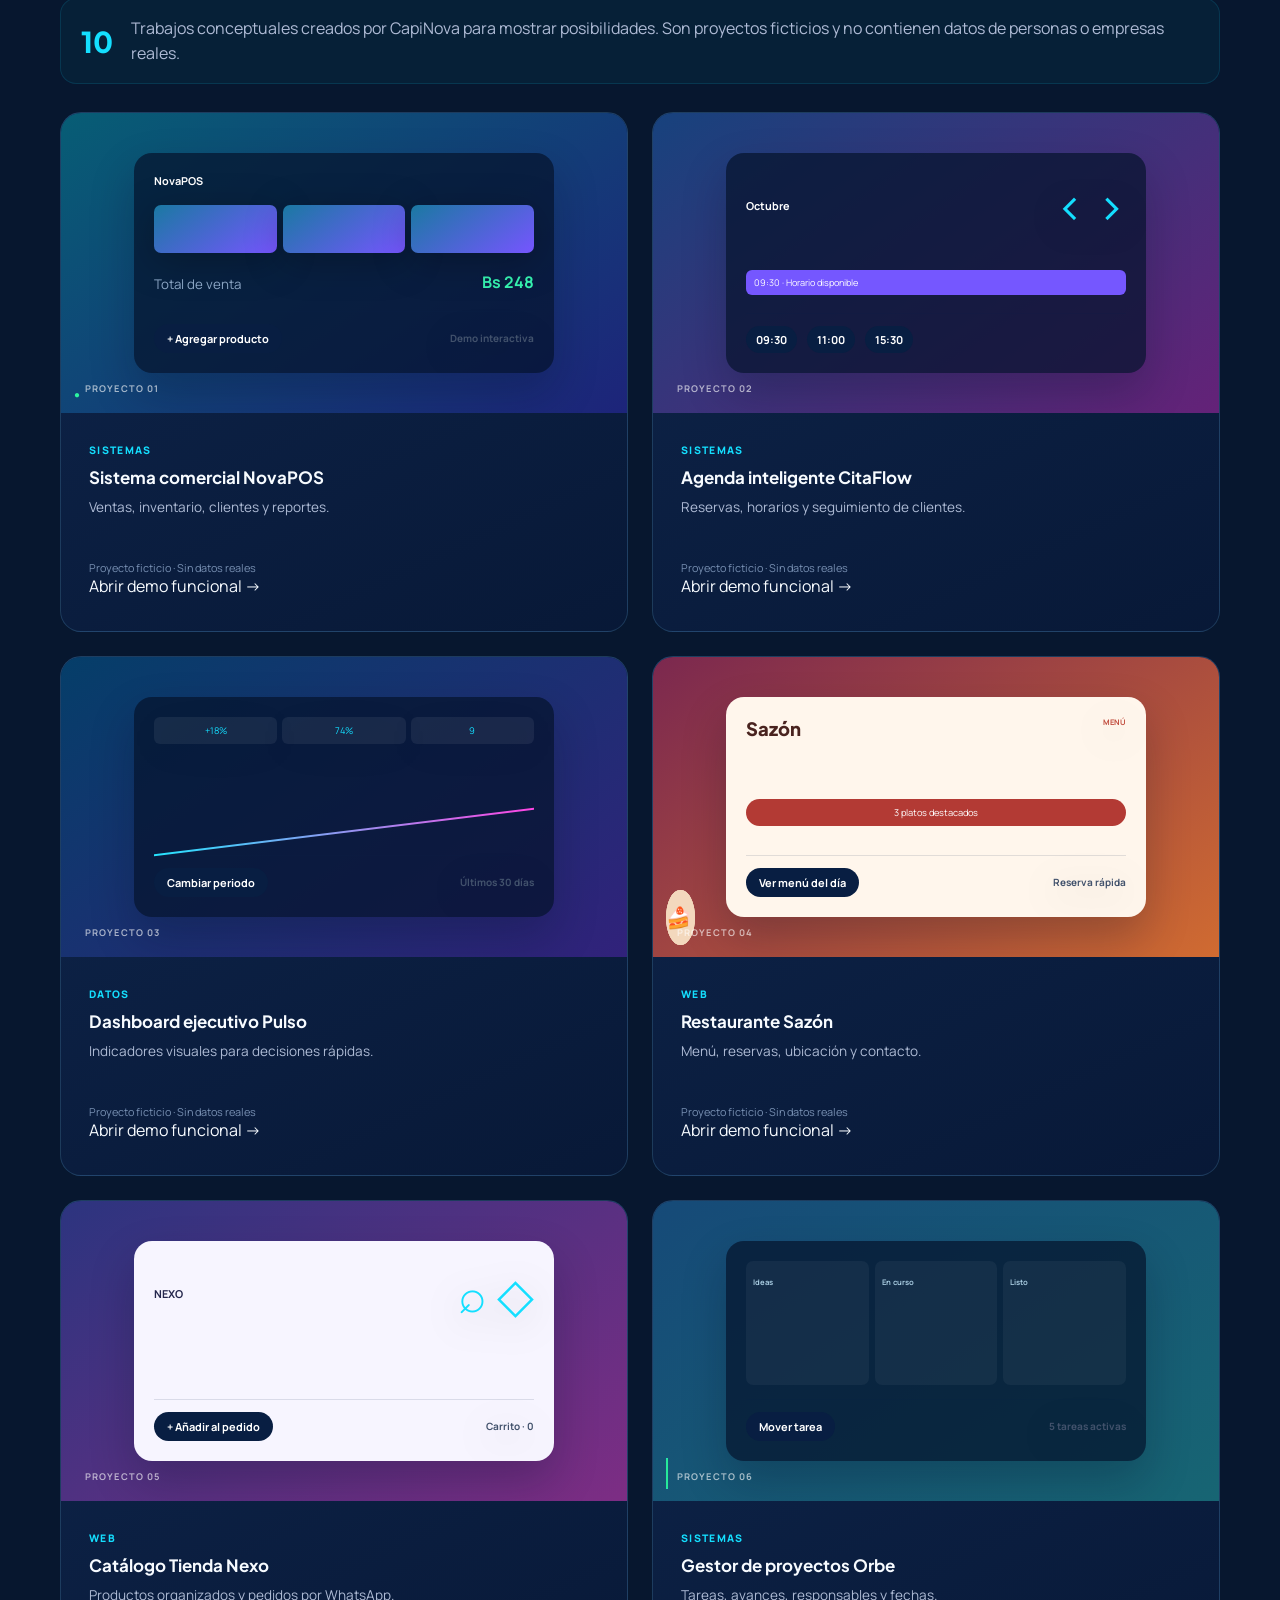
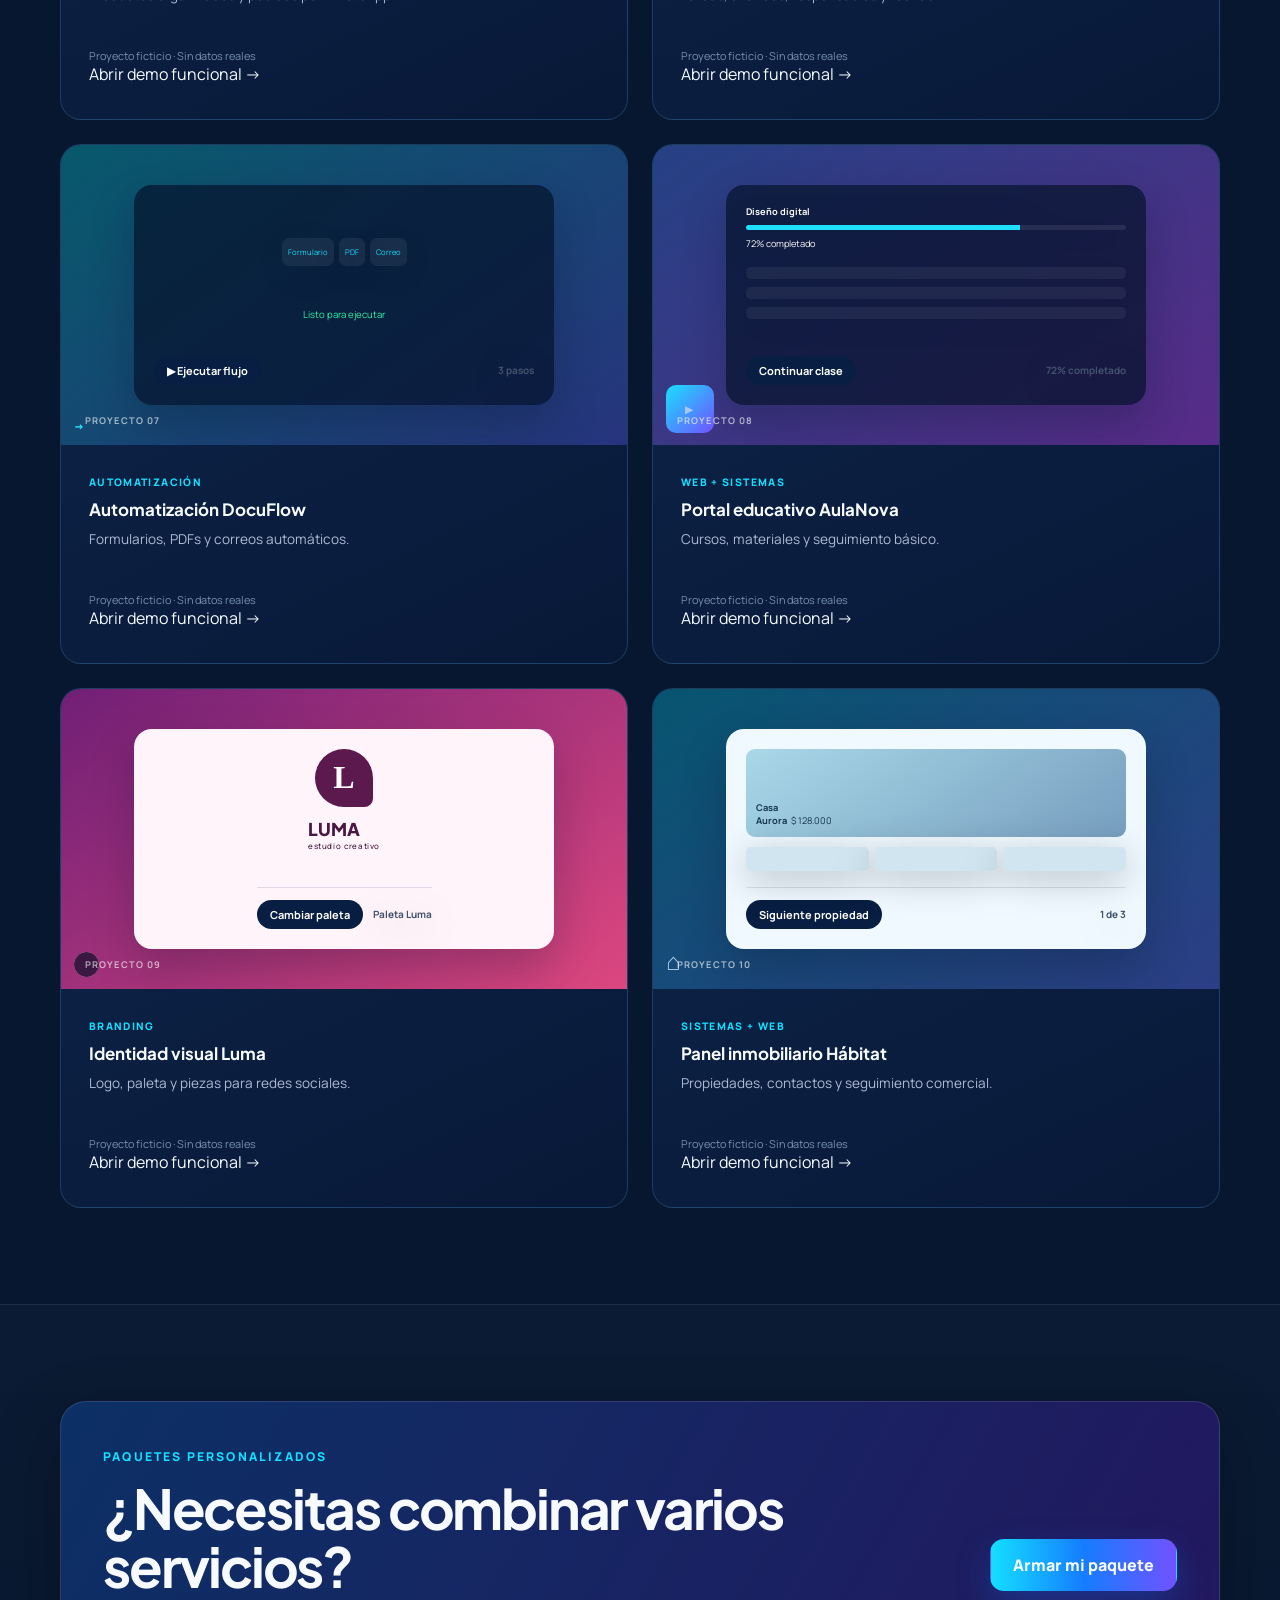
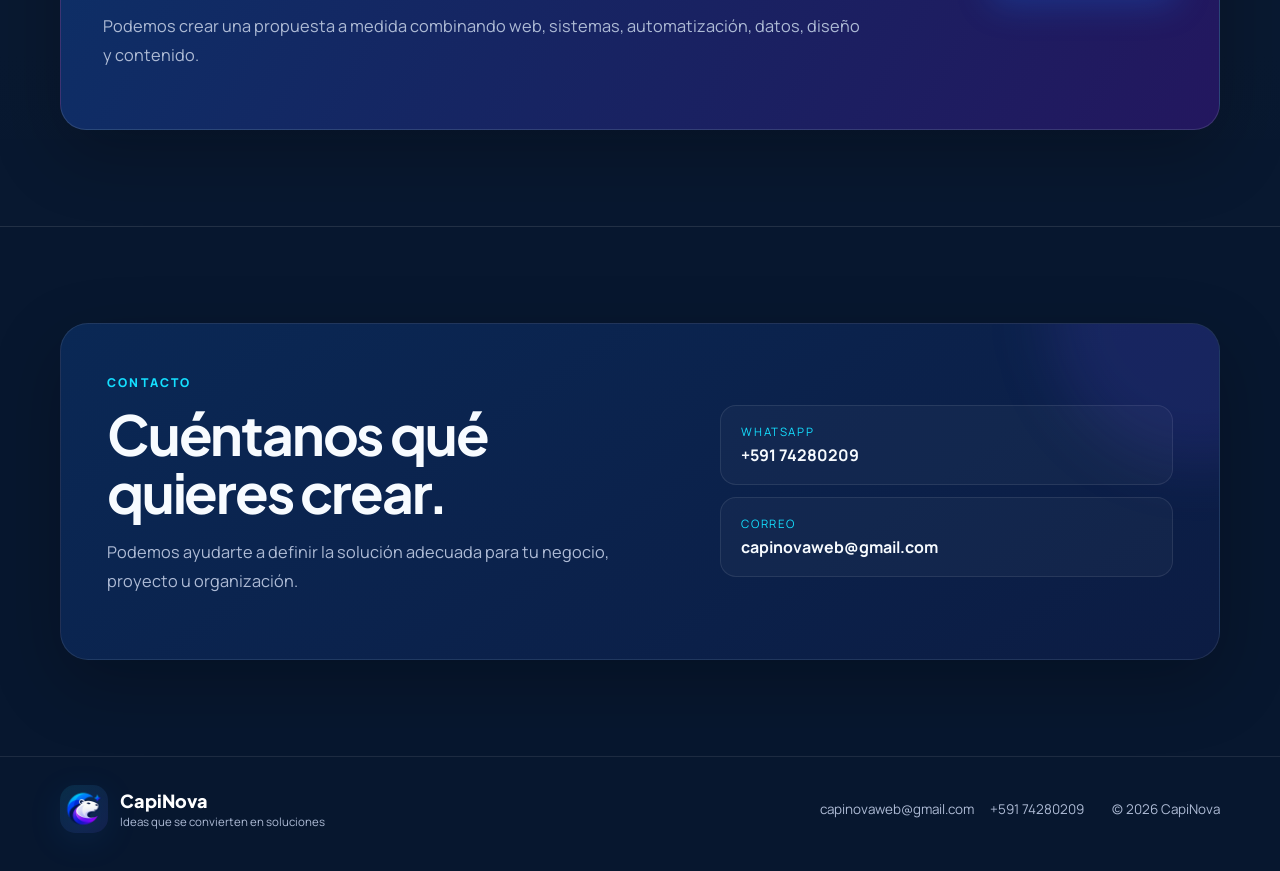
==== commit d8df528f: "Connect portfolio to full functional demos" ====
--- a/index.html
+++ b/index.html
@@ -13,7 +13,7 @@
   <link rel="preconnect" href="https://fonts.googleapis.com">
   <link rel="preconnect" href="https://fonts.gstatic.com" crossorigin>
   <link href="https://fonts.googleapis.com/css2?family=Manrope:wght@400;500;600;700;800&family=Plus+Jakarta+Sans:wght@600;700;800&display=swap" rel="stylesheet">
-  <link rel="stylesheet" href="style.css?v=20261013-0810">
+  <link rel="stylesheet" href="style.css?v=20261013-0900">
 </head>
 <body>
   <div class="page-glow glow-one"></div>
@@ -282,43 +282,43 @@
         <div class="portfolio-grid demo-grid">
           <article class="demo-card project-pos">
             <div class="demo-visual visual-pos"><div class="project-mini"><div class="mini-pos-head"><b>NovaPOS</b><i>●</i></div><div class="mini-products"><span></span><span></span><span></span></div><div class="mini-total"><small>Total de venta</small><strong data-demo-output>Bs 248</strong></div><div class="live-demo-controls"><button type="button" data-live-demo="pos" onclick="event.stopImmediatePropagation();const o=this.closest('.demo-card').querySelector('[data-demo-output]');o.textContent='Bs '+(Number(o.textContent.replace(/\D/g,''))+36)">+ Agregar producto</button><span>Demo interactiva</span></div></div><em>PROYECTO 01</em></div>
-            <div class="demo-copy"><span>SISTEMAS</span><h3>Sistema comercial NovaPOS</h3><p>Ventas, inventario, clientes y reportes.</p><small>Proyecto ficticio · Sin datos reales</small><button class="project-view" type="button" data-project="1">Ver proyecto <span>→</span></button></div>
+            <div class="demo-copy"><span>SISTEMAS</span><h3>Sistema comercial NovaPOS</h3><p>Ventas, inventario, clientes y reportes.</p><small>Proyecto ficticio · Sin datos reales</small><a class="project-open-link" href="./proyecto.html?id=1">Abrir demo funcional <span>→</span></a></div>
           </article>
           <article class="demo-card project-calendar">
             <div class="demo-visual visual-calendar"><div class="project-mini"><div class="mini-cal-head"><b>Octubre</b><span>‹ ›</span></div><div class="mini-cal-grid"><i></i><i></i><i></i><i></i><i></i><i></i><i></i><i></i><i></i><i></i><i></i><i></i><i></i><i></i><i></i><i></i><i></i><i></i><i></i><i></i><i></i></div><div class="mini-appointment" data-demo-output>09:30 · Horario disponible</div><div class="live-demo-controls time-choices"><button type="button" data-live-demo="calendar" onclick="event.stopImmediatePropagation();const c=this.closest('.demo-card');c.querySelectorAll('[data-live-demo=calendar]').forEach(b=>b.classList.toggle('is-active',b===this));c.querySelector('[data-demo-output]').textContent=this.dataset.value+' · Cita seleccionada'" data-value="09:30">09:30</button><button type="button" data-live-demo="calendar" onclick="event.stopImmediatePropagation();const c=this.closest('.demo-card');c.querySelectorAll('[data-live-demo=calendar]').forEach(b=>b.classList.toggle('is-active',b===this));c.querySelector('[data-demo-output]').textContent=this.dataset.value+' · Cita seleccionada'" data-value="11:00">11:00</button><button type="button" data-live-demo="calendar" onclick="event.stopImmediatePropagation();const c=this.closest('.demo-card');c.querySelectorAll('[data-live-demo=calendar]').forEach(b=>b.classList.toggle('is-active',b===this));c.querySelector('[data-demo-output]').textContent=this.dataset.value+' · Cita seleccionada'" data-value="15:30">15:30</button></div></div><em>PROYECTO 02</em></div>
-            <div class="demo-copy"><span>SISTEMAS</span><h3>Agenda inteligente CitaFlow</h3><p>Reservas, horarios y seguimiento de clientes.</p><small>Proyecto ficticio · Sin datos reales</small><button class="project-view" type="button" data-project="2">Ver proyecto <span>→</span></button></div>
+            <div class="demo-copy"><span>SISTEMAS</span><h3>Agenda inteligente CitaFlow</h3><p>Reservas, horarios y seguimiento de clientes.</p><small>Proyecto ficticio · Sin datos reales</small><a class="project-open-link" href="./proyecto.html?id=2">Abrir demo funcional <span>→</span></a></div>
           </article>
           <article class="demo-card project-analytics">
             <div class="demo-visual visual-analytics"><div class="project-mini"><div class="mini-kpis"><span>+18%</span><span>74%</span><span>9</span></div><div class="mini-bars"><i></i><i></i><i></i><i></i><i></i><i></i></div><div class="mini-line"></div><div class="live-demo-controls"><button type="button" data-live-demo="analytics" onclick="event.stopImmediatePropagation();const o=this.closest('.demo-card').querySelector('[data-demo-output]');o.textContent=o.textContent==='Esta semana'?'Este trimestre':'Esta semana'">Cambiar periodo</button><span data-demo-output>Últimos 30 días</span></div></div><em>PROYECTO 03</em></div>
-            <div class="demo-copy"><span>DATOS</span><h3>Dashboard ejecutivo Pulso</h3><p>Indicadores visuales para decisiones rápidas.</p><small>Proyecto ficticio · Sin datos reales</small><button class="project-view" type="button" data-project="3">Ver proyecto <span>→</span></button></div>
+            <div class="demo-copy"><span>DATOS</span><h3>Dashboard ejecutivo Pulso</h3><p>Indicadores visuales para decisiones rápidas.</p><small>Proyecto ficticio · Sin datos reales</small><a class="project-open-link" href="./proyecto.html?id=3">Abrir demo funcional <span>→</span></a></div>
           </article>
           <article class="demo-card project-restaurant">
             <div class="demo-visual visual-restaurant"><div class="project-mini"><div class="mini-food-title">Sazón<span>MENÚ</span></div><div class="mini-dishes"><i>🍲</i><i>🥗</i><i>🍰</i></div><div class="mini-reserve" data-demo-output>3 platos destacados</div><div class="live-demo-controls"><button type="button" data-live-demo="restaurant" onclick="event.stopImmediatePropagation();this.closest('.demo-card').querySelector('[data-demo-output]').textContent='Menú del día disponible'">Ver menú del día</button><span>Reserva rápida</span></div></div><em>PROYECTO 04</em></div>
-            <div class="demo-copy"><span>WEB</span><h3>Restaurante Sazón</h3><p>Menú, reservas, ubicación y contacto.</p><small>Proyecto ficticio · Sin datos reales</small><button class="project-view" type="button" data-project="4">Ver proyecto <span>→</span></button></div>
+            <div class="demo-copy"><span>WEB</span><h3>Restaurante Sazón</h3><p>Menú, reservas, ubicación y contacto.</p><small>Proyecto ficticio · Sin datos reales</small><a class="project-open-link" href="./proyecto.html?id=4">Abrir demo funcional <span>→</span></a></div>
           </article>
           <article class="demo-card project-shop">
             <div class="demo-visual visual-shop"><div class="project-mini"><div class="mini-shop-head"><b>NEXO</b><span>⌕  ◇</span></div><div class="mini-shop-grid"><i></i><i></i><i></i><i></i></div><div class="live-demo-controls"><button type="button" data-live-demo="shop" onclick="event.stopImmediatePropagation();const o=this.closest('.demo-card').querySelector('[data-demo-output]');o.textContent='Carrito · '+(Number(o.textContent.split('·')[1])+1)">+ Añadir al pedido</button><span data-demo-output>Carrito · 0</span></div></div><em>PROYECTO 05</em></div>
-            <div class="demo-copy"><span>WEB</span><h3>Catálogo Tienda Nexo</h3><p>Productos organizados y pedidos por WhatsApp.</p><small>Proyecto ficticio · Sin datos reales</small><button class="project-view" type="button" data-project="5">Ver proyecto <span>→</span></button></div>
+            <div class="demo-copy"><span>WEB</span><h3>Catálogo Tienda Nexo</h3><p>Productos organizados y pedidos por WhatsApp.</p><small>Proyecto ficticio · Sin datos reales</small><a class="project-open-link" href="./proyecto.html?id=5">Abrir demo funcional <span>→</span></a></div>
           </article>
           <article class="demo-card project-kanban">
             <div class="demo-visual visual-kanban"><div class="project-mini"><div class="mini-board"><div><b>Ideas</b><i></i><i></i></div><div><b>En curso</b><i></i><i></i></div><div><b>Listo</b><i></i></div></div><div class="live-demo-controls"><button type="button" data-live-demo="kanban" onclick="event.stopImmediatePropagation();const o=this.closest('.demo-card').querySelector('[data-demo-output]');o.textContent='4 tareas activas'">Mover tarea</button><span data-demo-output>5 tareas activas</span></div></div><em>PROYECTO 06</em></div>
-            <div class="demo-copy"><span>SISTEMAS</span><h3>Gestor de proyectos Orbe</h3><p>Tareas, avances, responsables y fechas.</p><small>Proyecto ficticio · Sin datos reales</small><button class="project-view" type="button" data-project="6">Ver proyecto <span>→</span></button></div>
+            <div class="demo-copy"><span>SISTEMAS</span><h3>Gestor de proyectos Orbe</h3><p>Tareas, avances, responsables y fechas.</p><small>Proyecto ficticio · Sin datos reales</small><a class="project-open-link" href="./proyecto.html?id=6">Abrir demo funcional <span>→</span></a></div>
           </article>
           <article class="demo-card project-flow">
             <div class="demo-visual visual-flow"><div class="project-mini"><div class="mini-flow"><span>Formulario</span><i>→</i><span>PDF</span><i>→</i><span>Correo</span></div><div class="mini-flow-status" data-demo-output>Listo para ejecutar</div><div class="live-demo-controls"><button type="button" data-live-demo="flow" onclick="event.stopImmediatePropagation();const o=this.closest('.demo-card').querySelector('[data-demo-output]');o.textContent='Procesando…';setTimeout(()=>o.textContent='✓ Flujo completado',700)">▶ Ejecutar flujo</button><span>3 pasos</span></div></div><em>PROYECTO 07</em></div>
-            <div class="demo-copy"><span>AUTOMATIZACIÓN</span><h3>Automatización DocuFlow</h3><p>Formularios, PDFs y correos automáticos.</p><small>Proyecto ficticio · Sin datos reales</small><button class="project-view" type="button" data-project="7">Ver proyecto <span>→</span></button></div>
+            <div class="demo-copy"><span>AUTOMATIZACIÓN</span><h3>Automatización DocuFlow</h3><p>Formularios, PDFs y correos automáticos.</p><small>Proyecto ficticio · Sin datos reales</small><a class="project-open-link" href="./proyecto.html?id=7">Abrir demo funcional <span>→</span></a></div>
           </article>
           <article class="demo-card project-learning">
             <div class="demo-visual visual-learning"><div class="project-mini"><div class="mini-course"><i>▶</i><div><b>Diseño digital</b><span></span><small>72% completado</small></div></div><div class="mini-lessons"><span></span><span></span><span></span></div><div class="live-demo-controls"><button type="button" data-live-demo="learning" onclick="event.stopImmediatePropagation();const o=this.closest('.demo-card').querySelector('[data-demo-output]');o.textContent=Math.min(100,Number(o.textContent.replace(/\D/g,''))+7)+'% completado'">Continuar clase</button><span data-demo-output>72% completado</span></div></div><em>PROYECTO 08</em></div>
-            <div class="demo-copy"><span>WEB + SISTEMAS</span><h3>Portal educativo AulaNova</h3><p>Cursos, materiales y seguimiento básico.</p><small>Proyecto ficticio · Sin datos reales</small><button class="project-view" type="button" data-project="8">Ver proyecto <span>→</span></button></div>
+            <div class="demo-copy"><span>WEB + SISTEMAS</span><h3>Portal educativo AulaNova</h3><p>Cursos, materiales y seguimiento básico.</p><small>Proyecto ficticio · Sin datos reales</small><a class="project-open-link" href="./proyecto.html?id=8">Abrir demo funcional <span>→</span></a></div>
           </article>
           <article class="demo-card project-brand">
             <div class="demo-visual visual-brand"><div class="project-mini"><div class="mini-logo-mark">L</div><div class="mini-brand-name">LUMA<small>estudio creativo</small></div><div class="mini-swatches"><i></i><i></i><i></i><i></i></div><div class="live-demo-controls"><button type="button" data-live-demo="brand" onclick="event.stopImmediatePropagation();const c=this.closest('.demo-card');c.classList.toggle('palette-alt');c.querySelector('[data-demo-output]').textContent=c.classList.contains('palette-alt')?'Paleta Terracota':'Paleta Luma'">Cambiar paleta</button><span data-demo-output>Paleta Luma</span></div></div><em>PROYECTO 09</em></div>
-            <div class="demo-copy"><span>BRANDING</span><h3>Identidad visual Luma</h3><p>Logo, paleta y piezas para redes sociales.</p><small>Proyecto ficticio · Sin datos reales</small><button class="project-view" type="button" data-project="9">Ver proyecto <span>→</span></button></div>
+            <div class="demo-copy"><span>BRANDING</span><h3>Identidad visual Luma</h3><p>Logo, paleta y piezas para redes sociales.</p><small>Proyecto ficticio · Sin datos reales</small><a class="project-open-link" href="./proyecto.html?id=9">Abrir demo funcional <span>→</span></a></div>
           </article>
           <article class="demo-card project-estate">
             <div class="demo-visual visual-estate"><div class="project-mini"><div class="mini-property-main"><i>⌂</i><b>Casa Aurora</b><small>$ 128.000</small></div><div class="mini-property-row"><span></span><span></span><span></span></div><div class="live-demo-controls"><button type="button" data-live-demo="estate" onclick="event.stopImmediatePropagation();const c=this.closest('.demo-card'),o=c.querySelector('[data-demo-output]'),n=Number(o.textContent[0])%3+1,names=['Casa Aurora','Loft Central','Residencia Norte'];c.querySelector('.mini-property-main b').textContent=names[n-1];o.textContent=n+' de 3'">Siguiente propiedad</button><span data-demo-output>1 de 3</span></div></div><em>PROYECTO 10</em></div>
-            <div class="demo-copy"><span>SISTEMAS + WEB</span><h3>Panel inmobiliario Hábitat</h3><p>Propiedades, contactos y seguimiento comercial.</p><small>Proyecto ficticio · Sin datos reales</small><button class="project-view" type="button" data-project="10">Ver proyecto <span>→</span></button></div>
+            <div class="demo-copy"><span>SISTEMAS + WEB</span><h3>Panel inmobiliario Hábitat</h3><p>Propiedades, contactos y seguimiento comercial.</p><small>Proyecto ficticio · Sin datos reales</small><a class="project-open-link" href="./proyecto.html?id=10">Abrir demo funcional <span>→</span></a></div>
           </article>
         </div>
       </div>
@@ -403,6 +403,6 @@
     </div>
   </footer>
 
-  <script src="script.js?v=20261013-0810"></script>
+  <script src="script.js?v=20261013-0900"></script>
 </body>
 </html>
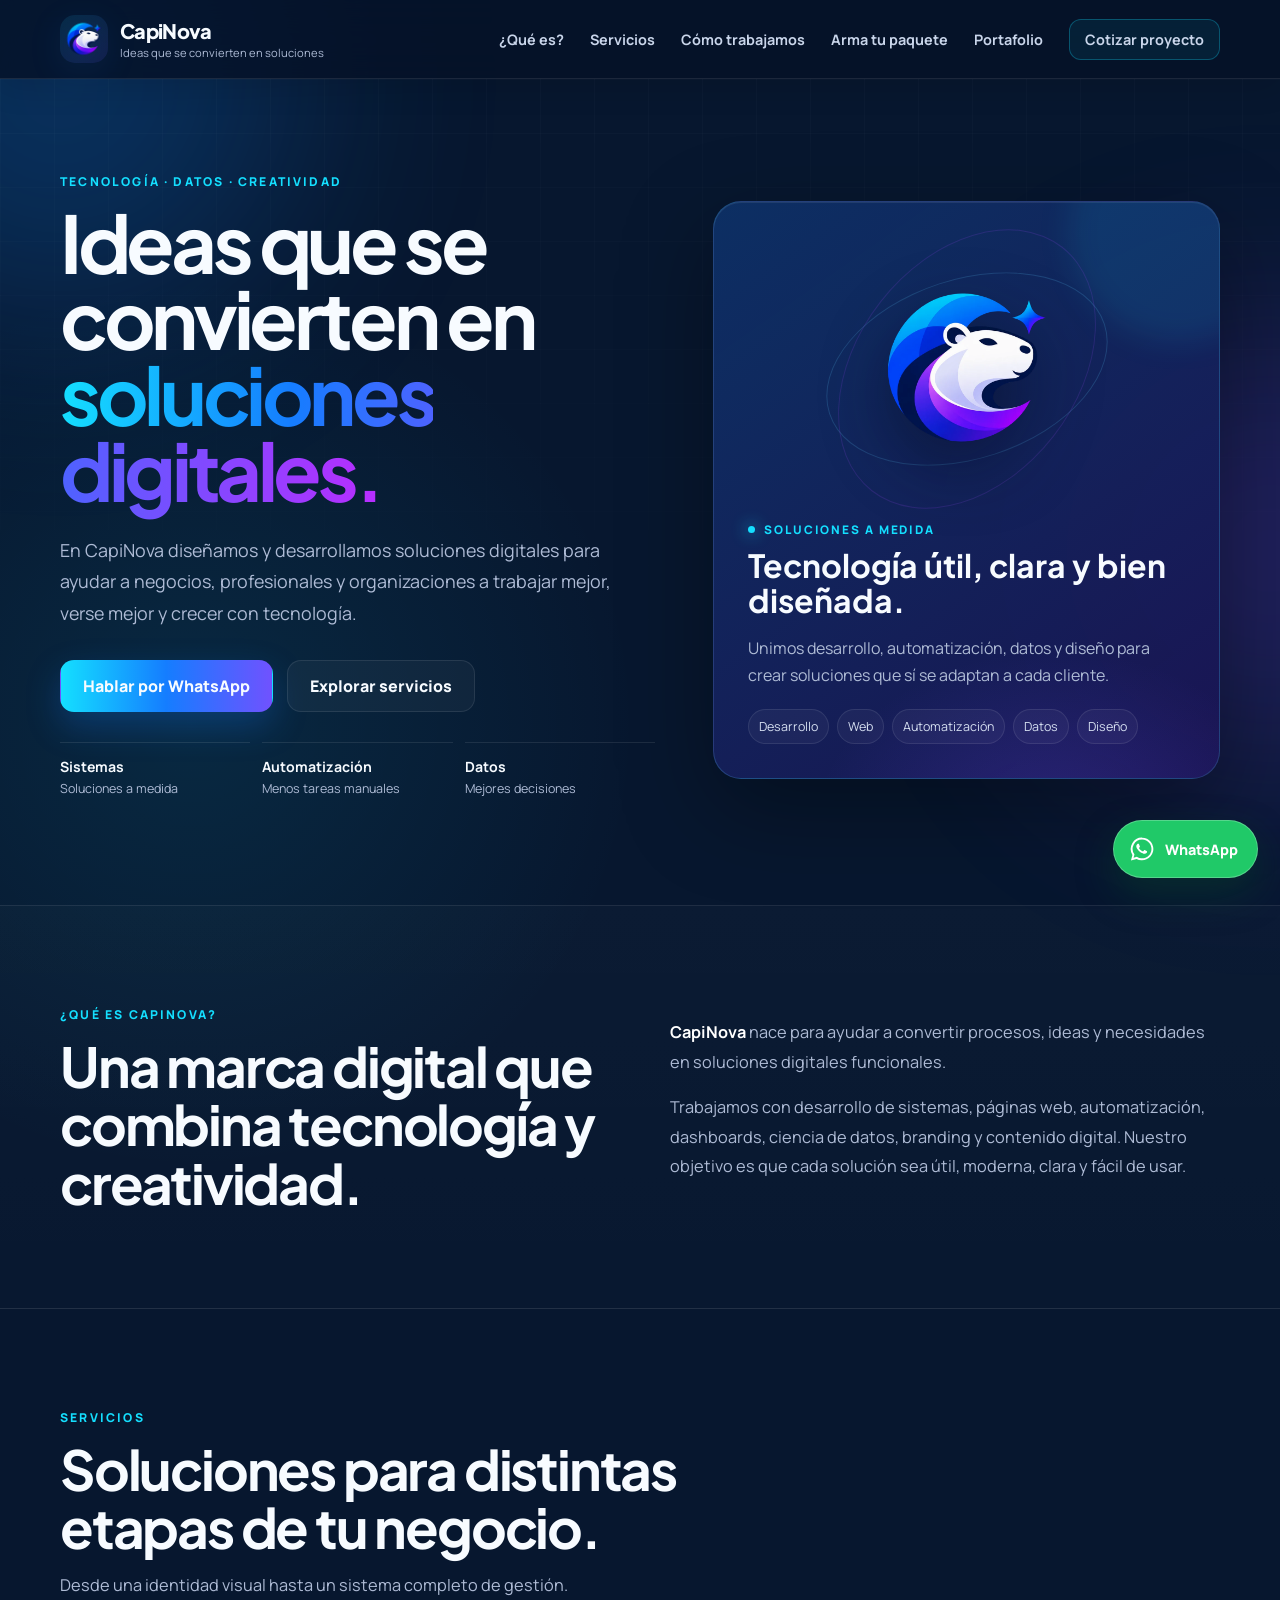
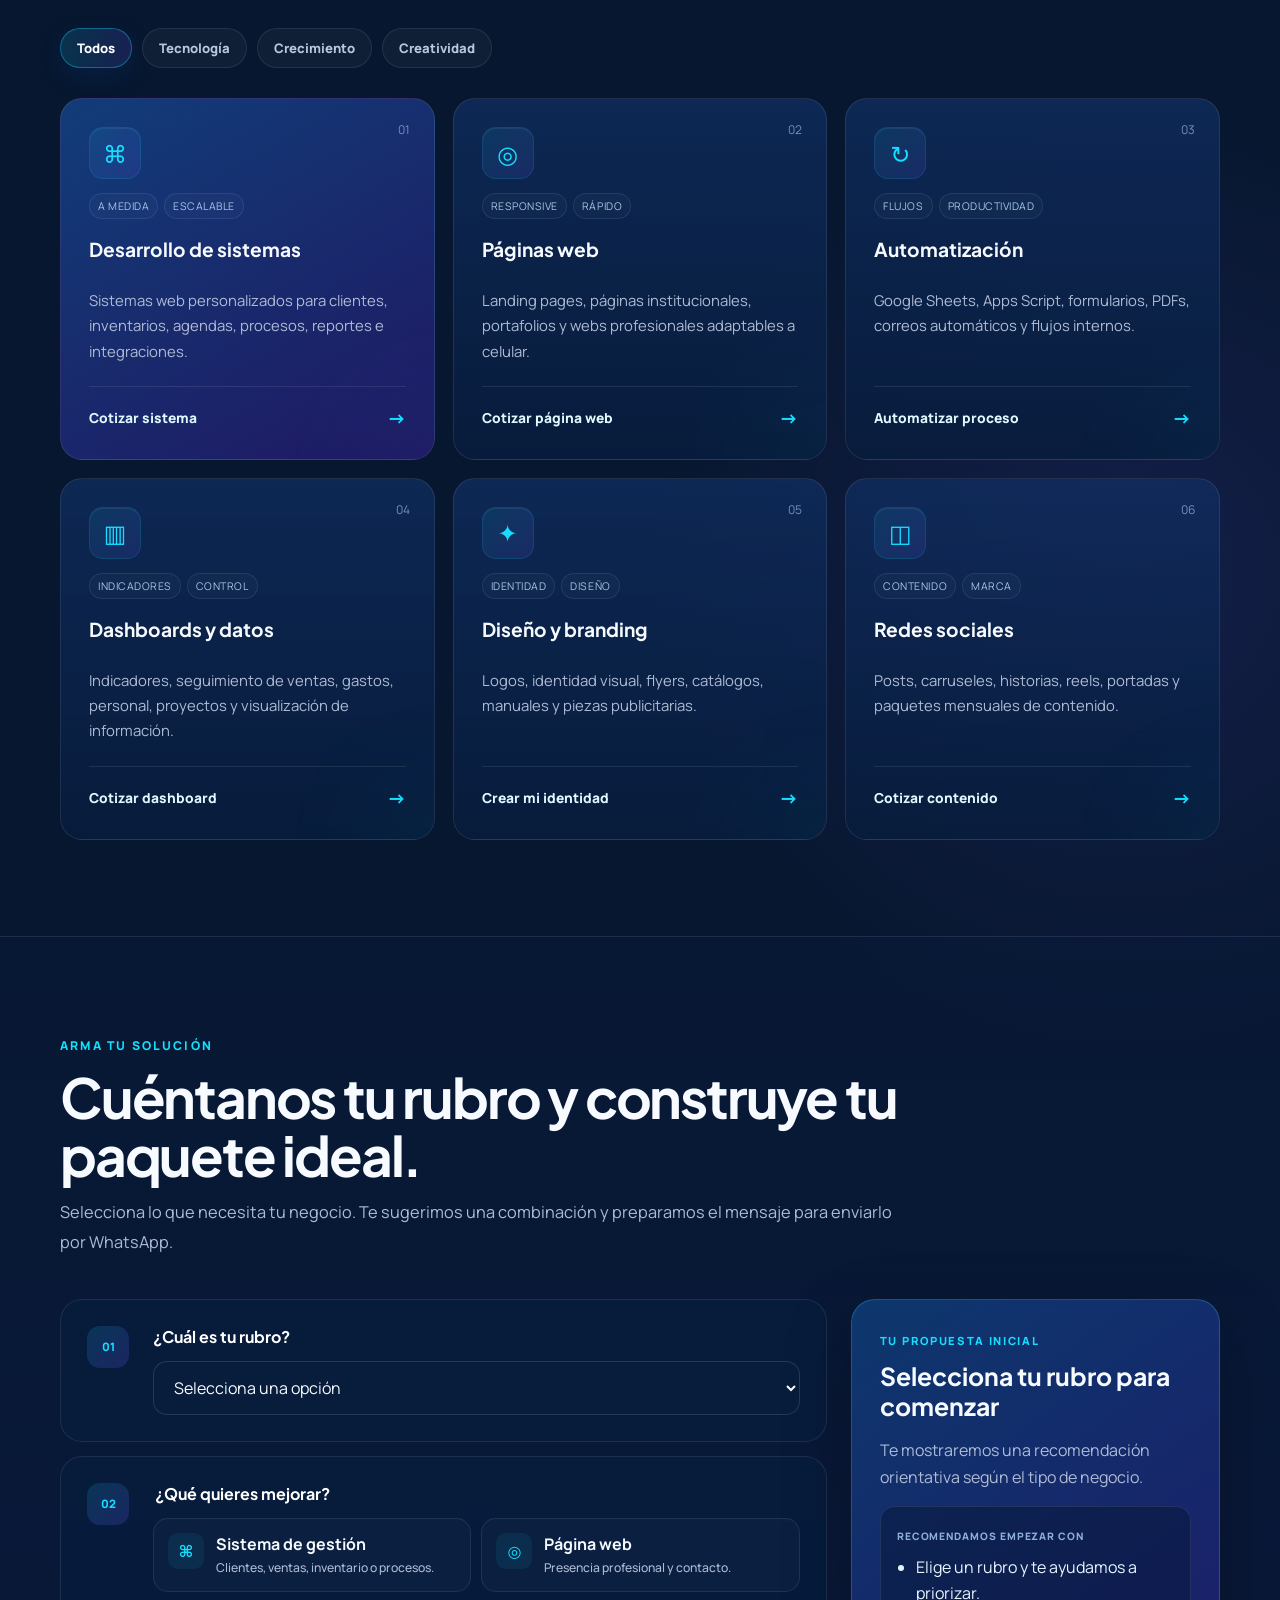
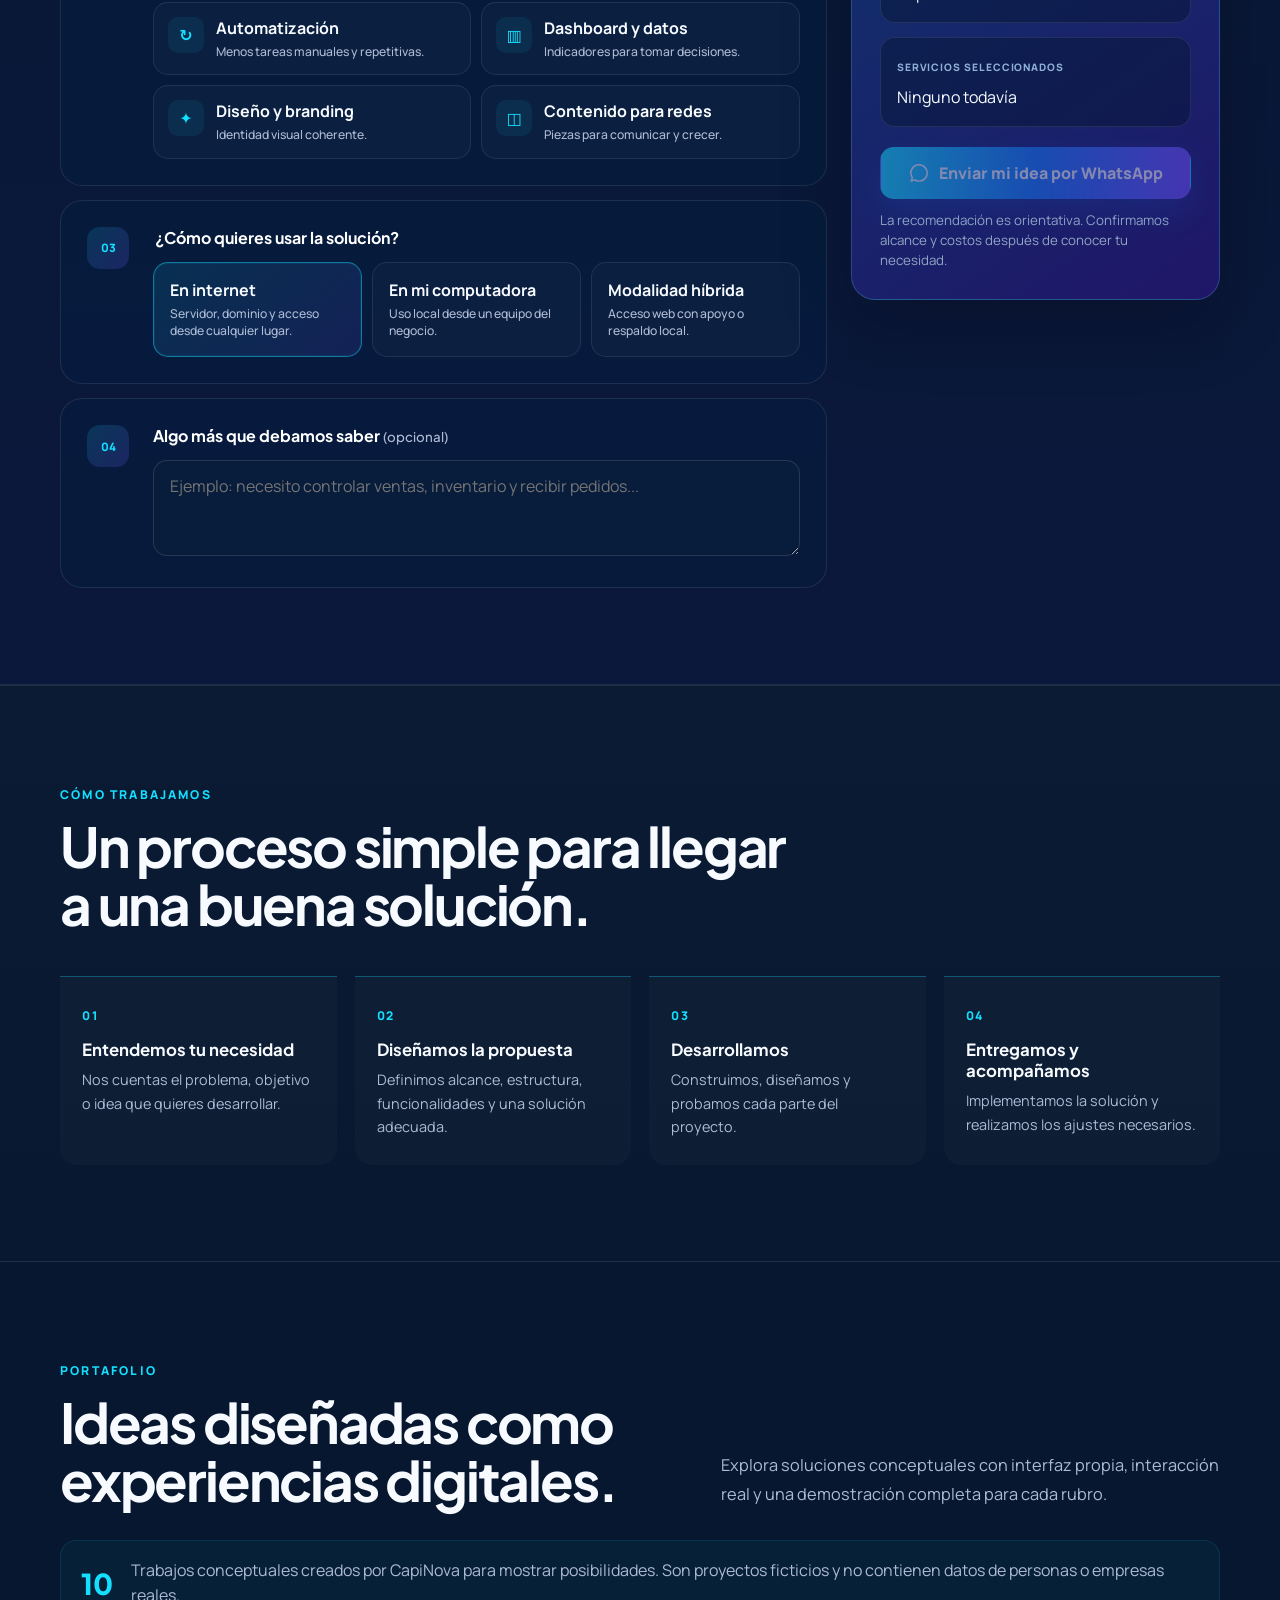
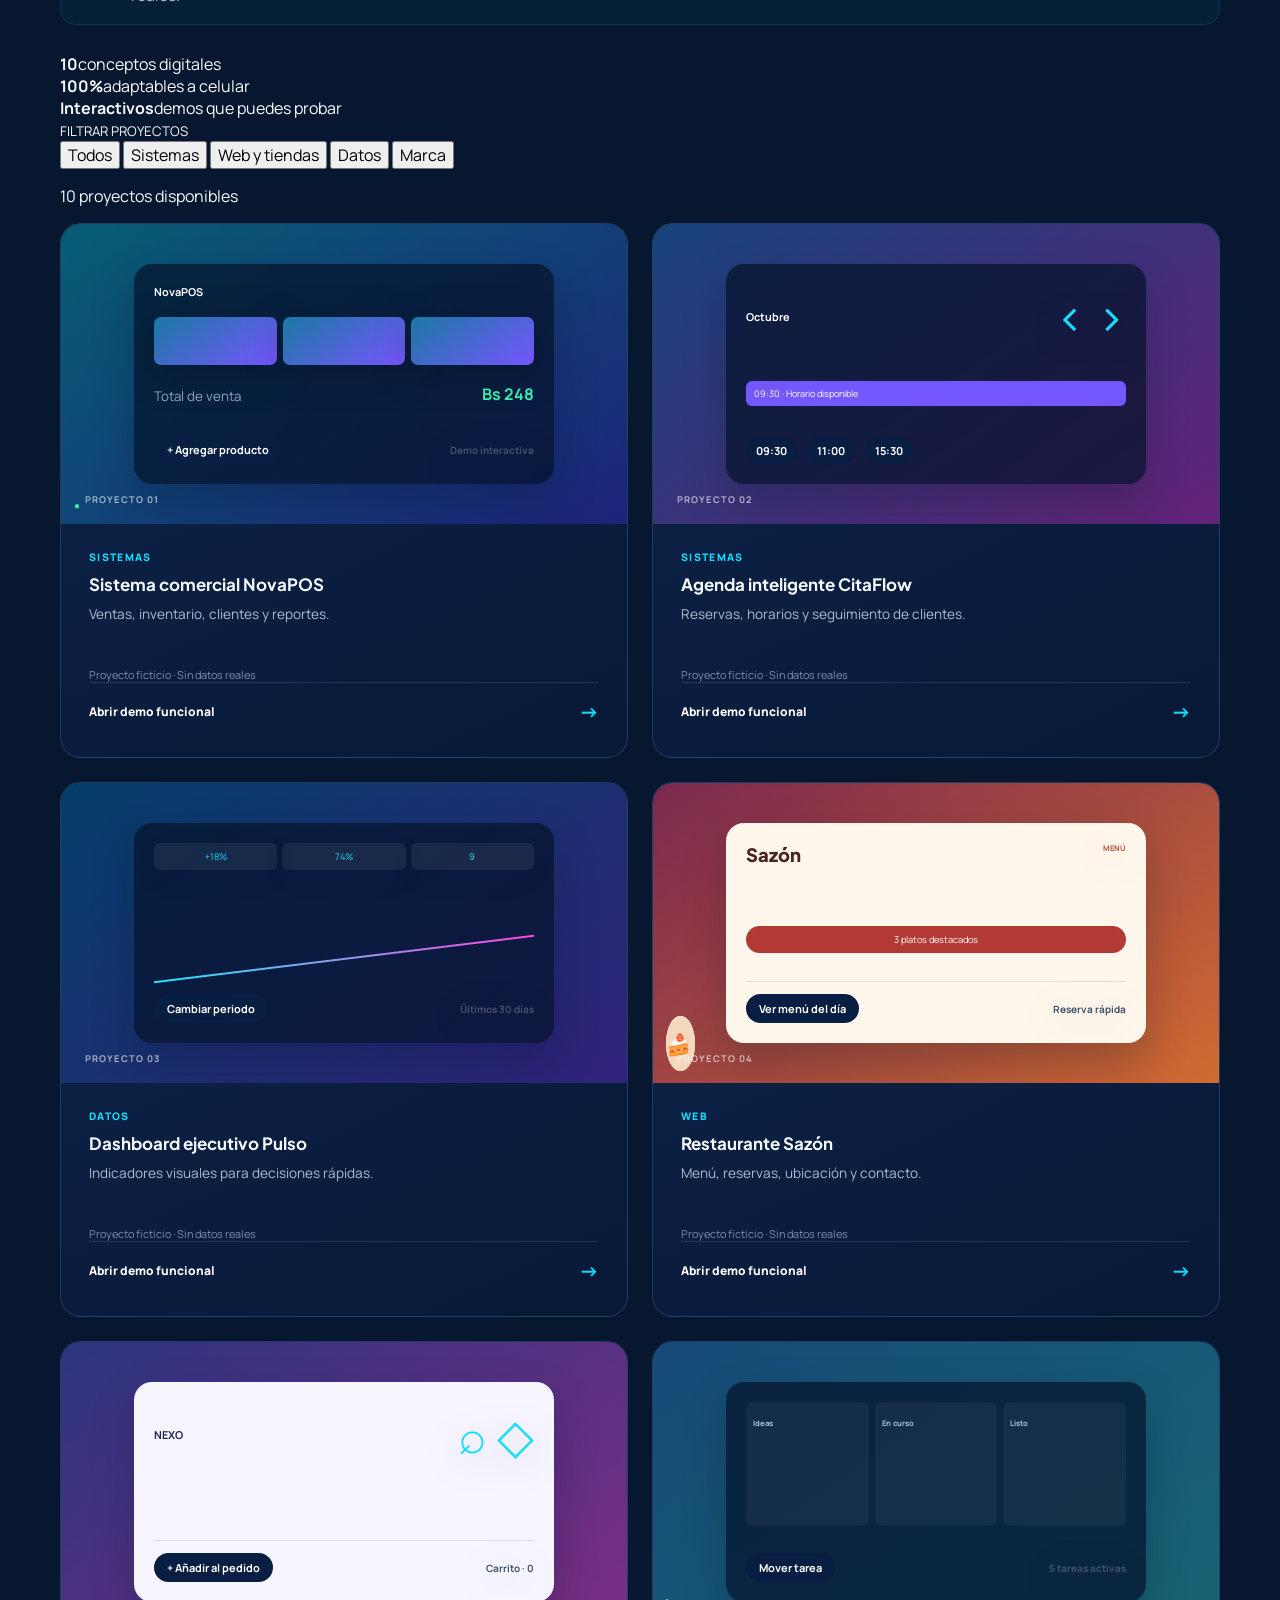
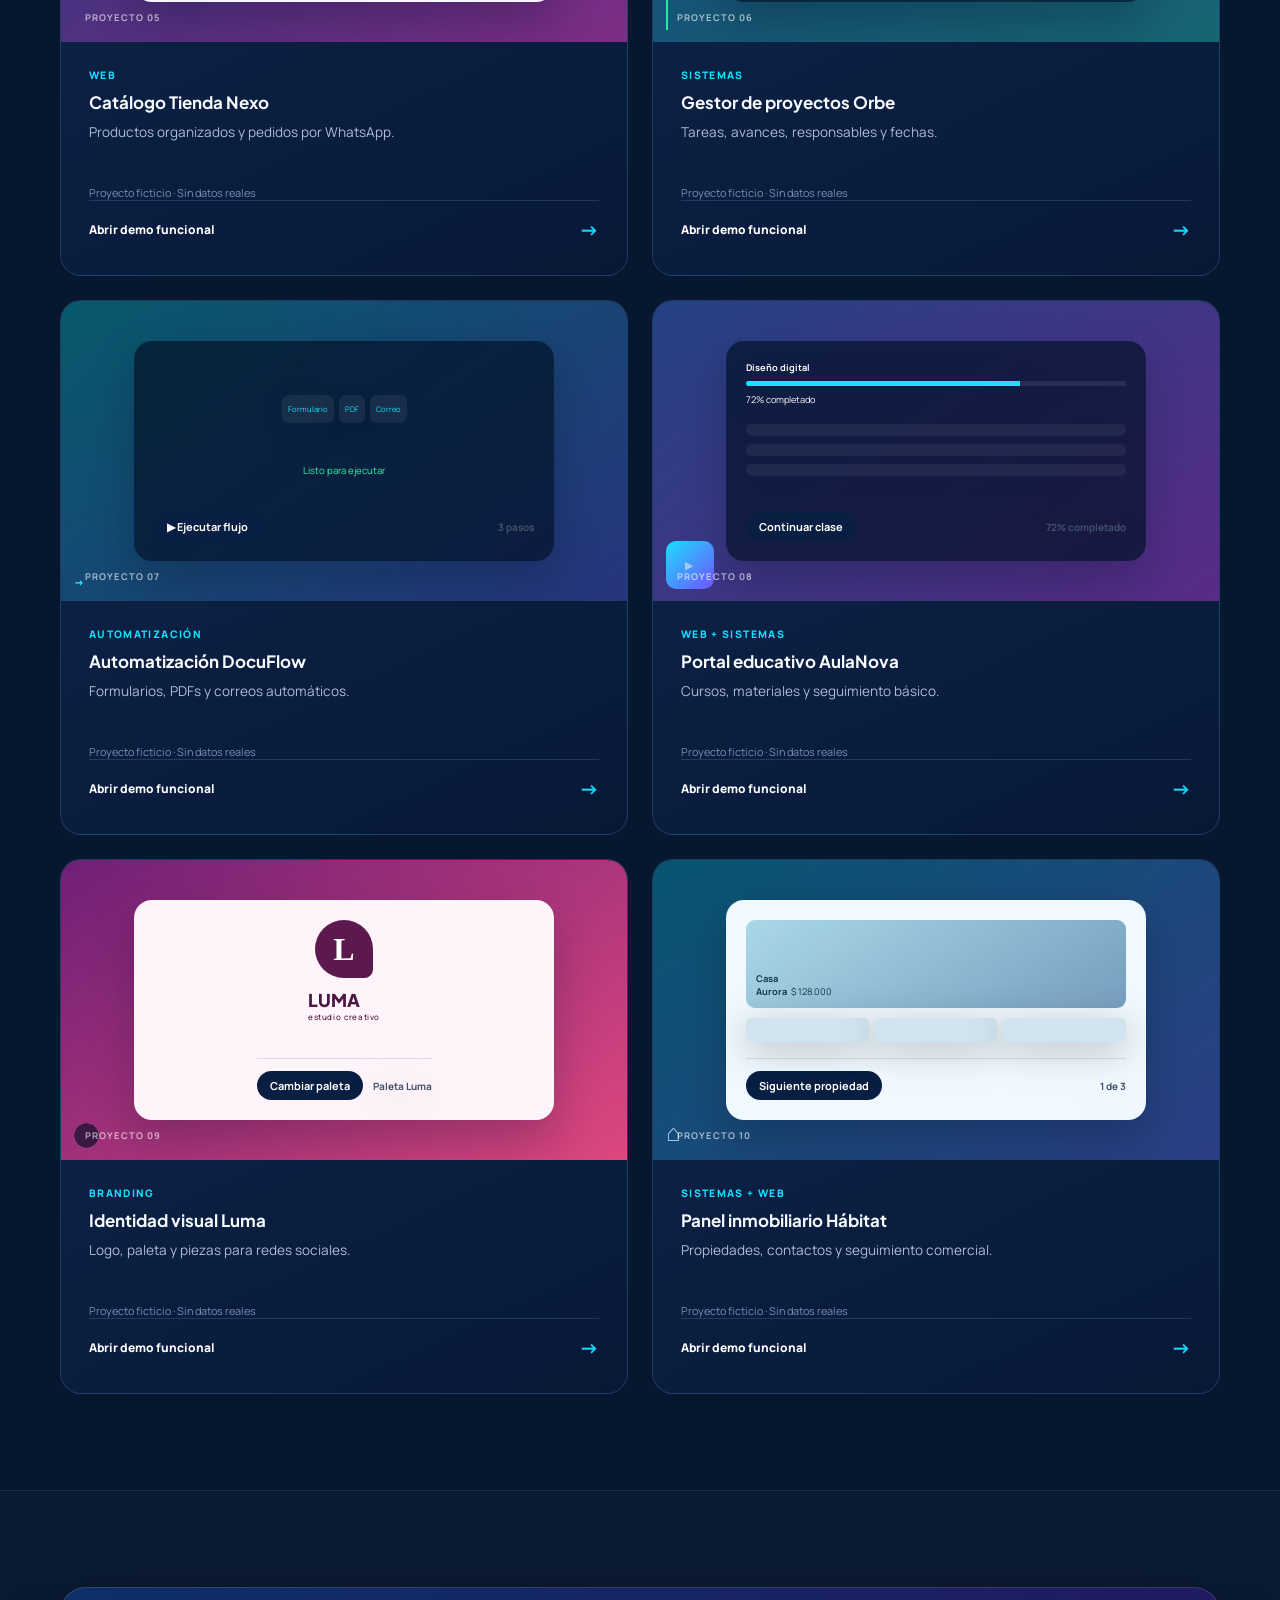
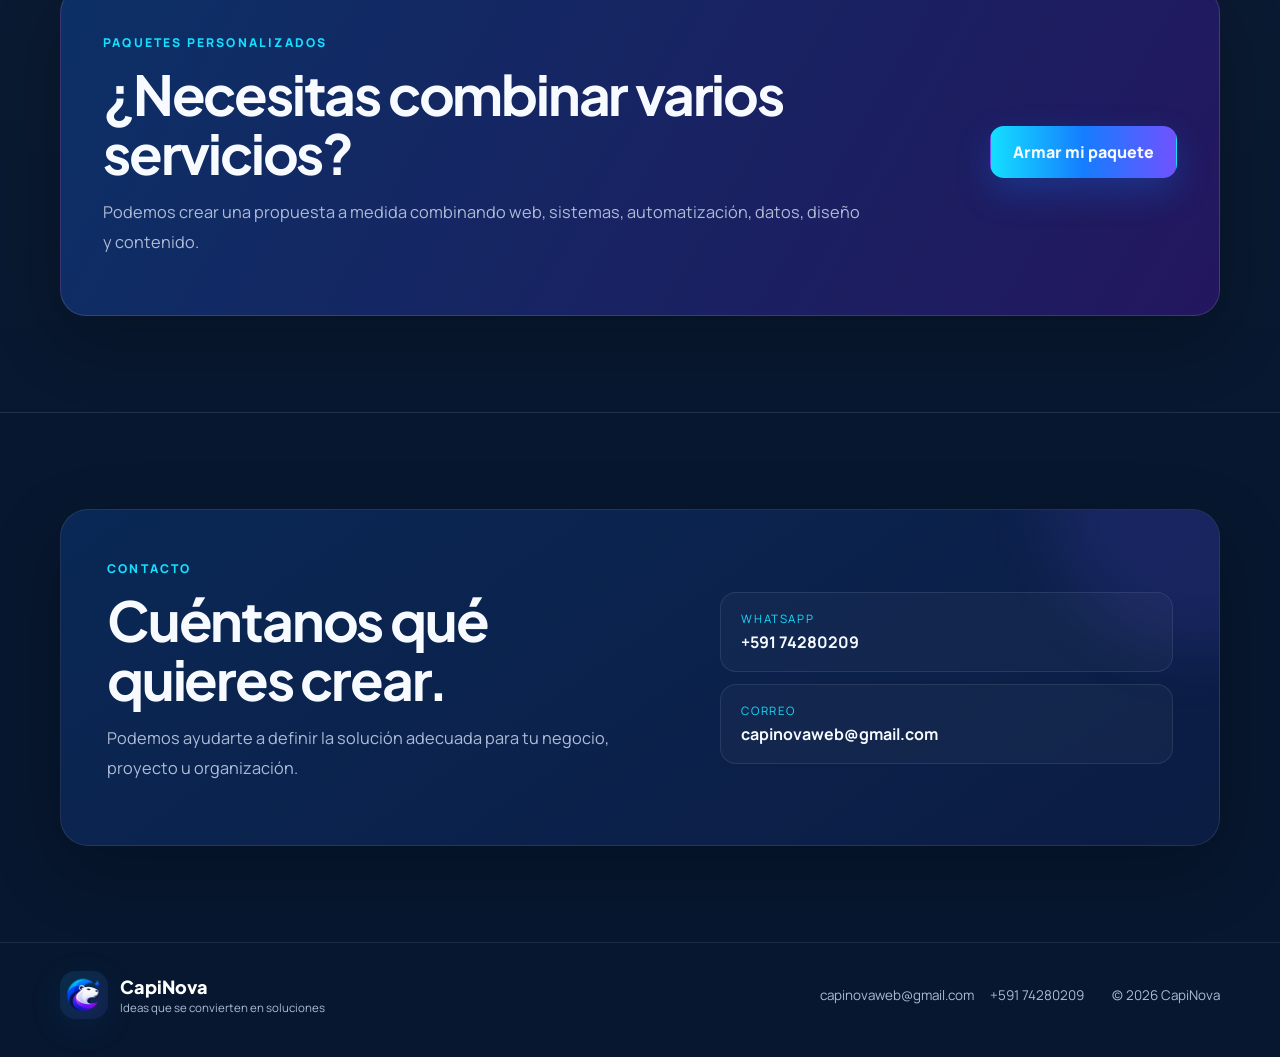
==== commit 26fe845d: "Present portfolio as a professional case-study gallery" ====
--- a/index.html
+++ b/index.html
@@ -13,7 +13,7 @@
   <link rel="preconnect" href="https://fonts.googleapis.com">
   <link rel="preconnect" href="https://fonts.gstatic.com" crossorigin>
   <link href="https://fonts.googleapis.com/css2?family=Manrope:wght@400;500;600;700;800&family=Plus+Jakarta+Sans:wght@600;700;800&display=swap" rel="stylesheet">
-  <link rel="stylesheet" href="style.css?v=20261013-0900">
+  <link rel="stylesheet" href="style.css?v=20261013-1000">
 </head>
 <body>
   <div class="page-glow glow-one"></div>
@@ -273,50 +273,65 @@
         <div class="section-heading portfolio-heading">
           <div>
             <span class="eyebrow">PORTAFOLIO</span>
-            <h2>Catálogo de proyectos ficticios para visualizar ideas.</h2>
-          </div>
-          <p>Explora ejemplos completos de cómo podría verse una solución para distintos negocios.</p>
+            <h2>Ideas diseñadas como experiencias digitales.</h2>
+          </div>
+          <p>Explora soluciones conceptuales con interfaz propia, interacción real y una demostración completa para cada rubro.</p>
         </div>
 
         <div class="demo-notice"><span>10</span><p>Trabajos conceptuales creados por CapiNova para mostrar posibilidades. Son proyectos ficticios y no contienen datos de personas o empresas reales.</p></div>
+        <div class="portfolio-proof" aria-label="Características del portafolio">
+          <div><strong>10</strong><span>conceptos digitales</span></div>
+          <div><strong>100%</strong><span>adaptables a celular</span></div>
+          <div><strong>Interactivos</strong><span>demos que puedes probar</span></div>
+        </div>
+        <div class="portfolio-toolbar">
+          <div><small>FILTRAR PROYECTOS</small><div class="portfolio-filters" role="group" aria-label="Filtrar proyectos">
+            <button class="portfolio-filter active" type="button" data-portfolio-filter="all">Todos</button>
+            <button class="portfolio-filter" type="button" data-portfolio-filter="system">Sistemas</button>
+            <button class="portfolio-filter" type="button" data-portfolio-filter="web">Web y tiendas</button>
+            <button class="portfolio-filter" type="button" data-portfolio-filter="data">Datos</button>
+            <button class="portfolio-filter" type="button" data-portfolio-filter="brand">Marca</button>
+          </div></div>
+          <p><span id="portfolio-count">10</span> proyectos disponibles</p>
+        </div>
         <div class="portfolio-grid demo-grid">
-          <article class="demo-card project-pos">
+          <article class="demo-card project-pos featured-project" data-portfolio-category="system">
             <div class="demo-visual visual-pos"><div class="project-mini"><div class="mini-pos-head"><b>NovaPOS</b><i>●</i></div><div class="mini-products"><span></span><span></span><span></span></div><div class="mini-total"><small>Total de venta</small><strong data-demo-output>Bs 248</strong></div><div class="live-demo-controls"><button type="button" data-live-demo="pos" onclick="event.stopImmediatePropagation();const o=this.closest('.demo-card').querySelector('[data-demo-output]');o.textContent='Bs '+(Number(o.textContent.replace(/\D/g,''))+36)">+ Agregar producto</button><span>Demo interactiva</span></div></div><em>PROYECTO 01</em></div>
             <div class="demo-copy"><span>SISTEMAS</span><h3>Sistema comercial NovaPOS</h3><p>Ventas, inventario, clientes y reportes.</p><small>Proyecto ficticio · Sin datos reales</small><a class="project-open-link" href="./proyecto.html?id=1">Abrir demo funcional <span>→</span></a></div>
           </article>
-          <article class="demo-card project-calendar">
+          <article class="demo-card project-calendar" data-portfolio-category="system">
             <div class="demo-visual visual-calendar"><div class="project-mini"><div class="mini-cal-head"><b>Octubre</b><span>‹ ›</span></div><div class="mini-cal-grid"><i></i><i></i><i></i><i></i><i></i><i></i><i></i><i></i><i></i><i></i><i></i><i></i><i></i><i></i><i></i><i></i><i></i><i></i><i></i><i></i><i></i></div><div class="mini-appointment" data-demo-output>09:30 · Horario disponible</div><div class="live-demo-controls time-choices"><button type="button" data-live-demo="calendar" onclick="event.stopImmediatePropagation();const c=this.closest('.demo-card');c.querySelectorAll('[data-live-demo=calendar]').forEach(b=>b.classList.toggle('is-active',b===this));c.querySelector('[data-demo-output]').textContent=this.dataset.value+' · Cita seleccionada'" data-value="09:30">09:30</button><button type="button" data-live-demo="calendar" onclick="event.stopImmediatePropagation();const c=this.closest('.demo-card');c.querySelectorAll('[data-live-demo=calendar]').forEach(b=>b.classList.toggle('is-active',b===this));c.querySelector('[data-demo-output]').textContent=this.dataset.value+' · Cita seleccionada'" data-value="11:00">11:00</button><button type="button" data-live-demo="calendar" onclick="event.stopImmediatePropagation();const c=this.closest('.demo-card');c.querySelectorAll('[data-live-demo=calendar]').forEach(b=>b.classList.toggle('is-active',b===this));c.querySelector('[data-demo-output]').textContent=this.dataset.value+' · Cita seleccionada'" data-value="15:30">15:30</button></div></div><em>PROYECTO 02</em></div>
             <div class="demo-copy"><span>SISTEMAS</span><h3>Agenda inteligente CitaFlow</h3><p>Reservas, horarios y seguimiento de clientes.</p><small>Proyecto ficticio · Sin datos reales</small><a class="project-open-link" href="./proyecto.html?id=2">Abrir demo funcional <span>→</span></a></div>
           </article>
-          <article class="demo-card project-analytics">
+          <article class="demo-card project-analytics" data-portfolio-category="data">
             <div class="demo-visual visual-analytics"><div class="project-mini"><div class="mini-kpis"><span>+18%</span><span>74%</span><span>9</span></div><div class="mini-bars"><i></i><i></i><i></i><i></i><i></i><i></i></div><div class="mini-line"></div><div class="live-demo-controls"><button type="button" data-live-demo="analytics" onclick="event.stopImmediatePropagation();const o=this.closest('.demo-card').querySelector('[data-demo-output]');o.textContent=o.textContent==='Esta semana'?'Este trimestre':'Esta semana'">Cambiar periodo</button><span data-demo-output>Últimos 30 días</span></div></div><em>PROYECTO 03</em></div>
             <div class="demo-copy"><span>DATOS</span><h3>Dashboard ejecutivo Pulso</h3><p>Indicadores visuales para decisiones rápidas.</p><small>Proyecto ficticio · Sin datos reales</small><a class="project-open-link" href="./proyecto.html?id=3">Abrir demo funcional <span>→</span></a></div>
           </article>
-          <article class="demo-card project-restaurant">
+          <article class="demo-card project-restaurant" data-portfolio-category="web">
             <div class="demo-visual visual-restaurant"><div class="project-mini"><div class="mini-food-title">Sazón<span>MENÚ</span></div><div class="mini-dishes"><i>🍲</i><i>🥗</i><i>🍰</i></div><div class="mini-reserve" data-demo-output>3 platos destacados</div><div class="live-demo-controls"><button type="button" data-live-demo="restaurant" onclick="event.stopImmediatePropagation();this.closest('.demo-card').querySelector('[data-demo-output]').textContent='Menú del día disponible'">Ver menú del día</button><span>Reserva rápida</span></div></div><em>PROYECTO 04</em></div>
             <div class="demo-copy"><span>WEB</span><h3>Restaurante Sazón</h3><p>Menú, reservas, ubicación y contacto.</p><small>Proyecto ficticio · Sin datos reales</small><a class="project-open-link" href="./proyecto.html?id=4">Abrir demo funcional <span>→</span></a></div>
           </article>
-          <article class="demo-card project-shop">
+          <article class="demo-card project-shop" data-portfolio-category="web">
             <div class="demo-visual visual-shop"><div class="project-mini"><div class="mini-shop-head"><b>NEXO</b><span>⌕  ◇</span></div><div class="mini-shop-grid"><i></i><i></i><i></i><i></i></div><div class="live-demo-controls"><button type="button" data-live-demo="shop" onclick="event.stopImmediatePropagation();const o=this.closest('.demo-card').querySelector('[data-demo-output]');o.textContent='Carrito · '+(Number(o.textContent.split('·')[1])+1)">+ Añadir al pedido</button><span data-demo-output>Carrito · 0</span></div></div><em>PROYECTO 05</em></div>
             <div class="demo-copy"><span>WEB</span><h3>Catálogo Tienda Nexo</h3><p>Productos organizados y pedidos por WhatsApp.</p><small>Proyecto ficticio · Sin datos reales</small><a class="project-open-link" href="./proyecto.html?id=5">Abrir demo funcional <span>→</span></a></div>
           </article>
-          <article class="demo-card project-kanban">
+          <article class="demo-card project-kanban" data-portfolio-category="system">
             <div class="demo-visual visual-kanban"><div class="project-mini"><div class="mini-board"><div><b>Ideas</b><i></i><i></i></div><div><b>En curso</b><i></i><i></i></div><div><b>Listo</b><i></i></div></div><div class="live-demo-controls"><button type="button" data-live-demo="kanban" onclick="event.stopImmediatePropagation();const o=this.closest('.demo-card').querySelector('[data-demo-output]');o.textContent='4 tareas activas'">Mover tarea</button><span data-demo-output>5 tareas activas</span></div></div><em>PROYECTO 06</em></div>
             <div class="demo-copy"><span>SISTEMAS</span><h3>Gestor de proyectos Orbe</h3><p>Tareas, avances, responsables y fechas.</p><small>Proyecto ficticio · Sin datos reales</small><a class="project-open-link" href="./proyecto.html?id=6">Abrir demo funcional <span>→</span></a></div>
           </article>
-          <article class="demo-card project-flow">
+          <article class="demo-card project-flow" data-portfolio-category="system">
             <div class="demo-visual visual-flow"><div class="project-mini"><div class="mini-flow"><span>Formulario</span><i>→</i><span>PDF</span><i>→</i><span>Correo</span></div><div class="mini-flow-status" data-demo-output>Listo para ejecutar</div><div class="live-demo-controls"><button type="button" data-live-demo="flow" onclick="event.stopImmediatePropagation();const o=this.closest('.demo-card').querySelector('[data-demo-output]');o.textContent='Procesando…';setTimeout(()=>o.textContent='✓ Flujo completado',700)">▶ Ejecutar flujo</button><span>3 pasos</span></div></div><em>PROYECTO 07</em></div>
             <div class="demo-copy"><span>AUTOMATIZACIÓN</span><h3>Automatización DocuFlow</h3><p>Formularios, PDFs y correos automáticos.</p><small>Proyecto ficticio · Sin datos reales</small><a class="project-open-link" href="./proyecto.html?id=7">Abrir demo funcional <span>→</span></a></div>
           </article>
-          <article class="demo-card project-learning">
+          <article class="demo-card project-learning" data-portfolio-category="web">
             <div class="demo-visual visual-learning"><div class="project-mini"><div class="mini-course"><i>▶</i><div><b>Diseño digital</b><span></span><small>72% completado</small></div></div><div class="mini-lessons"><span></span><span></span><span></span></div><div class="live-demo-controls"><button type="button" data-live-demo="learning" onclick="event.stopImmediatePropagation();const o=this.closest('.demo-card').querySelector('[data-demo-output]');o.textContent=Math.min(100,Number(o.textContent.replace(/\D/g,''))+7)+'% completado'">Continuar clase</button><span data-demo-output>72% completado</span></div></div><em>PROYECTO 08</em></div>
             <div class="demo-copy"><span>WEB + SISTEMAS</span><h3>Portal educativo AulaNova</h3><p>Cursos, materiales y seguimiento básico.</p><small>Proyecto ficticio · Sin datos reales</small><a class="project-open-link" href="./proyecto.html?id=8">Abrir demo funcional <span>→</span></a></div>
           </article>
-          <article class="demo-card project-brand">
+          <article class="demo-card project-brand" data-portfolio-category="brand">
             <div class="demo-visual visual-brand"><div class="project-mini"><div class="mini-logo-mark">L</div><div class="mini-brand-name">LUMA<small>estudio creativo</small></div><div class="mini-swatches"><i></i><i></i><i></i><i></i></div><div class="live-demo-controls"><button type="button" data-live-demo="brand" onclick="event.stopImmediatePropagation();const c=this.closest('.demo-card');c.classList.toggle('palette-alt');c.querySelector('[data-demo-output]').textContent=c.classList.contains('palette-alt')?'Paleta Terracota':'Paleta Luma'">Cambiar paleta</button><span data-demo-output>Paleta Luma</span></div></div><em>PROYECTO 09</em></div>
             <div class="demo-copy"><span>BRANDING</span><h3>Identidad visual Luma</h3><p>Logo, paleta y piezas para redes sociales.</p><small>Proyecto ficticio · Sin datos reales</small><a class="project-open-link" href="./proyecto.html?id=9">Abrir demo funcional <span>→</span></a></div>
           </article>
-          <article class="demo-card project-estate">
+          <article class="demo-card project-estate" data-portfolio-category="web">
             <div class="demo-visual visual-estate"><div class="project-mini"><div class="mini-property-main"><i>⌂</i><b>Casa Aurora</b><small>$ 128.000</small></div><div class="mini-property-row"><span></span><span></span><span></span></div><div class="live-demo-controls"><button type="button" data-live-demo="estate" onclick="event.stopImmediatePropagation();const c=this.closest('.demo-card'),o=c.querySelector('[data-demo-output]'),n=Number(o.textContent[0])%3+1,names=['Casa Aurora','Loft Central','Residencia Norte'];c.querySelector('.mini-property-main b').textContent=names[n-1];o.textContent=n+' de 3'">Siguiente propiedad</button><span data-demo-output>1 de 3</span></div></div><em>PROYECTO 10</em></div>
             <div class="demo-copy"><span>SISTEMAS + WEB</span><h3>Panel inmobiliario Hábitat</h3><p>Propiedades, contactos y seguimiento comercial.</p><small>Proyecto ficticio · Sin datos reales</small><a class="project-open-link" href="./proyecto.html?id=10">Abrir demo funcional <span>→</span></a></div>
           </article>
@@ -403,6 +418,6 @@
     </div>
   </footer>
 
-  <script src="script.js?v=20261013-0900"></script>
+  <script src="script.js?v=20261013-1000"></script>
 </body>
 </html>
--- a/style.css
+++ b/style.css
@@ -143,3 +143,9 @@
 .demo-card.demo-activated{border-color:rgba(34,211,238,.7);box-shadow:0 20px 55px rgba(14,165,233,.16)}.demo-card.demo-activated .project-mini{animation:demoPulse .42s ease}
 .project-brand.palette-alt .project-mini{background:linear-gradient(145deg,#fff7ed,#ffedd5)}.project-brand.palette-alt .mini-logo-mark{background:#0f766e}.project-brand.palette-alt .mini-swatches i:nth-child(1){background:#0f766e}.project-brand.palette-alt .mini-swatches i:nth-child(2){background:#14b8a6}.project-brand.palette-alt .mini-swatches i:nth-child(3){background:#f97316}.project-brand.palette-alt .mini-swatches i:nth-child(4){background:#fed7aa}
 @keyframes demoPulse{50%{transform:scale(1.015)}}@media(max-width:900px){.demo-grid{grid-template-columns:1fr}.demo-card{min-height:0}}@media(max-width:560px){.demo-grid{gap:18px}.demo-visual{min-height:265px;padding:18px}.demo-visual .project-mini{min-height:205px;padding:16px}.demo-copy{padding:22px}.live-demo-controls{align-items:flex-start}}@media(prefers-reduced-motion:reduce){.demo-card,.live-demo-controls button{transition:none}.demo-card.demo-activated .project-mini{animation:none}}
+
+
+/* Standalone functional project links — v0900 */
+.project-open-link{margin-top:auto;display:flex;align-items:center;justify-content:space-between;gap:12px;padding:15px 0 2px;border-top:1px solid rgba(150,184,230,.18);color:#fff;text-decoration:none;font-size:12px;font-weight:800;transition:color .2s ease}
+.project-open-link span{color:#18d6f4;font-size:20px;transition:transform .2s ease}
+.project-open-link:hover{color:#18d6f4}.project-open-link:hover span{transform:translateX(5px)}
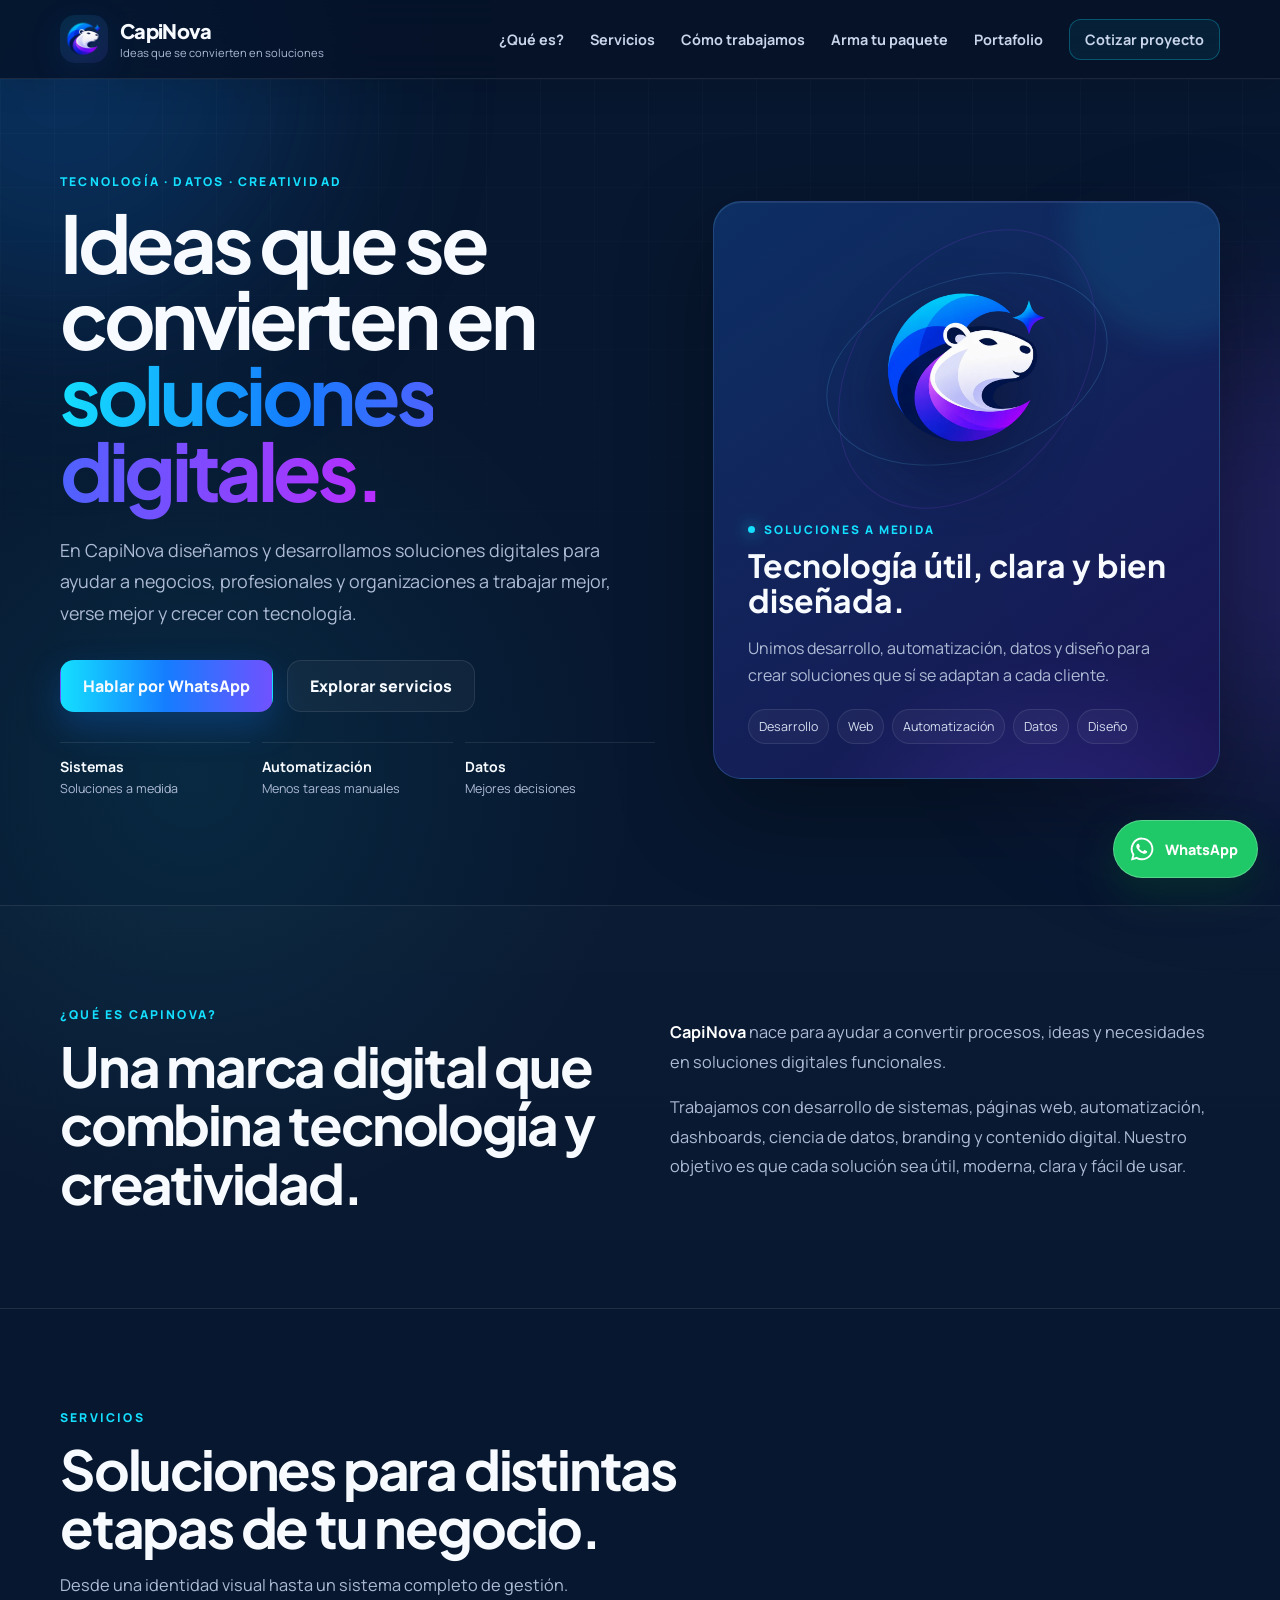
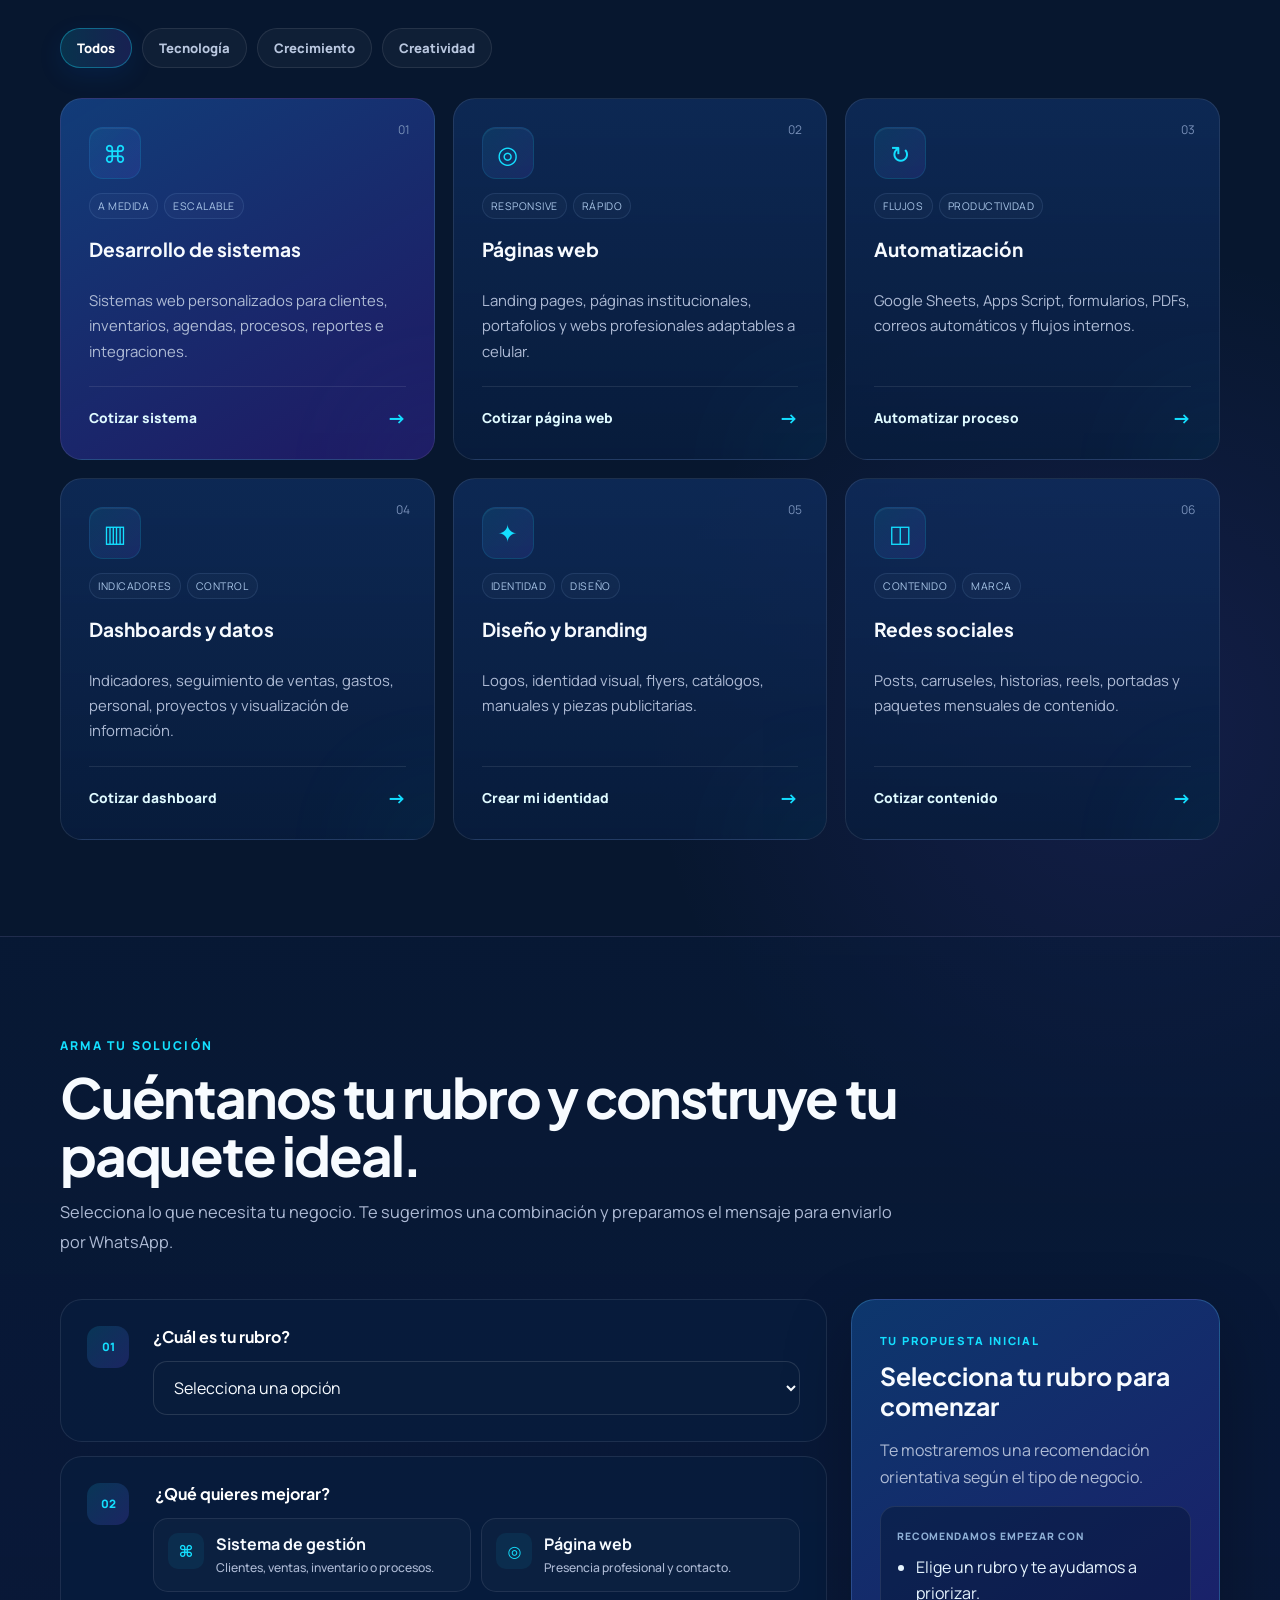
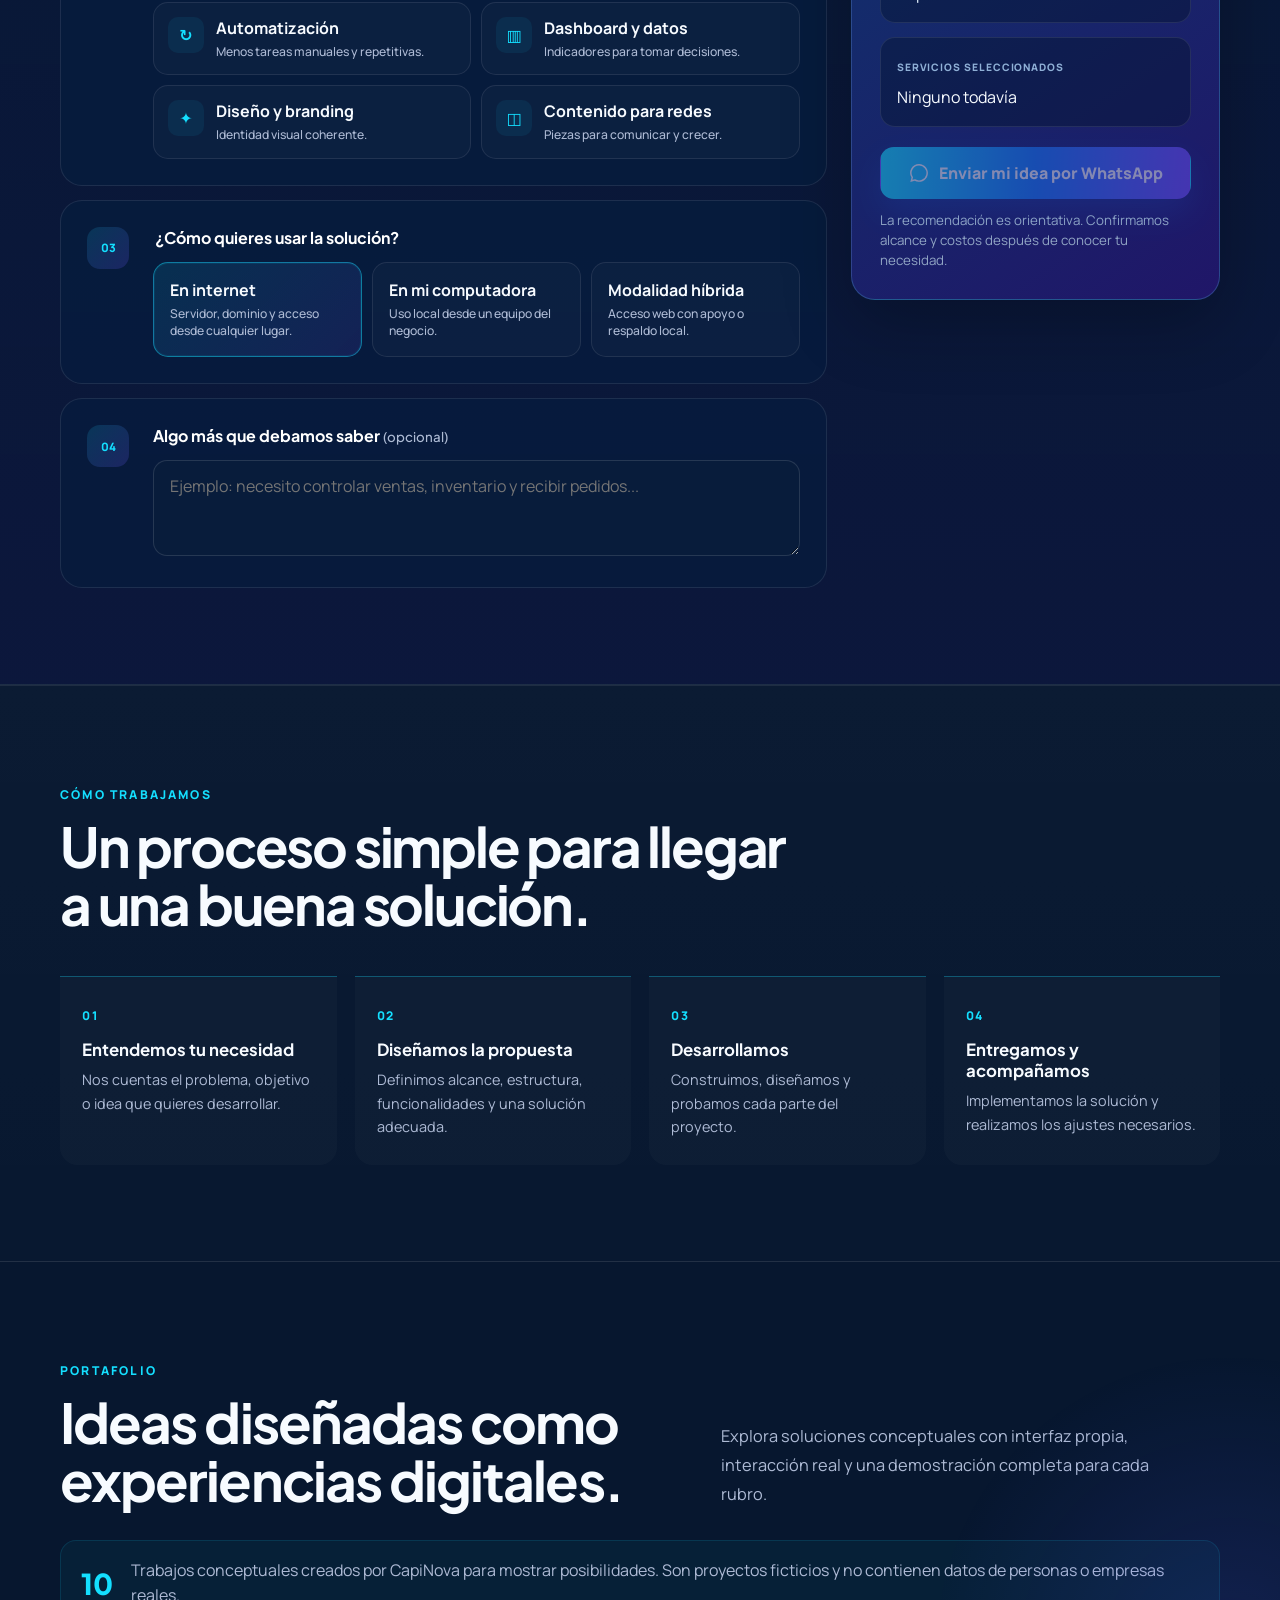
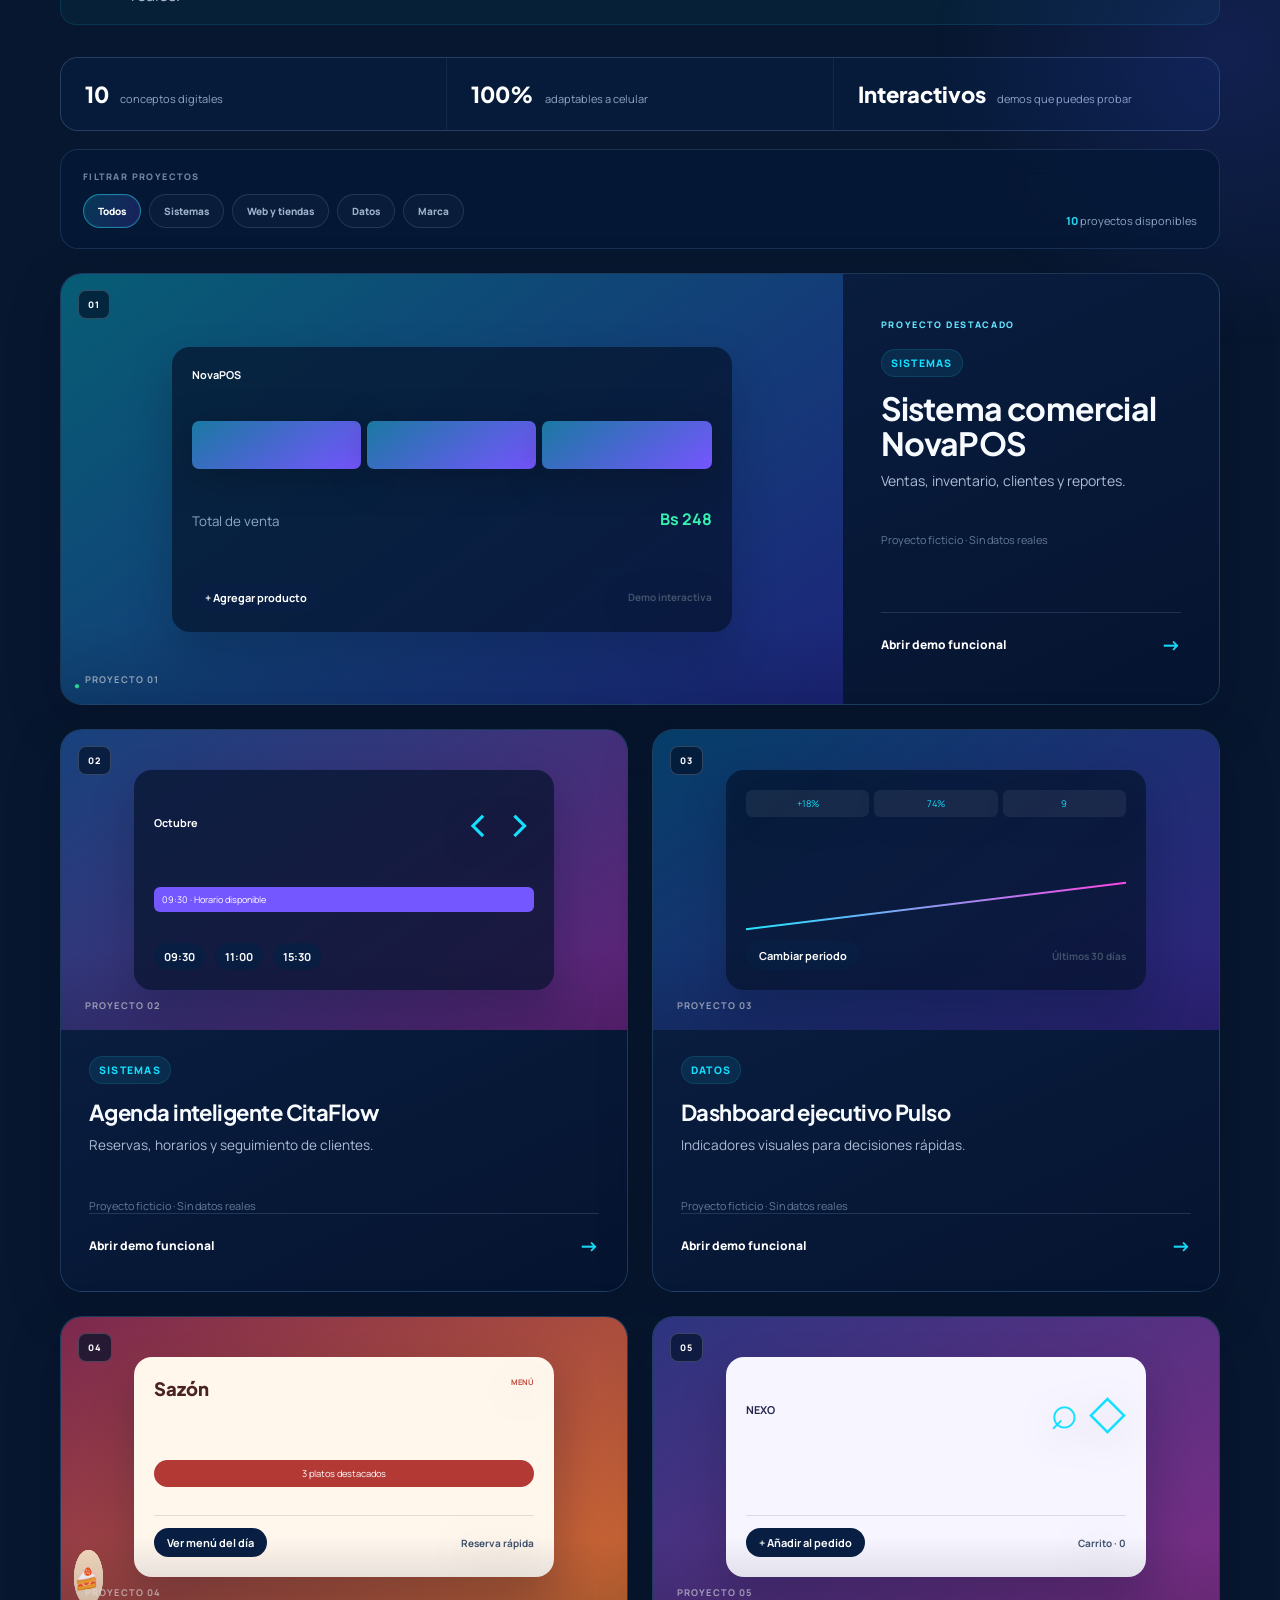
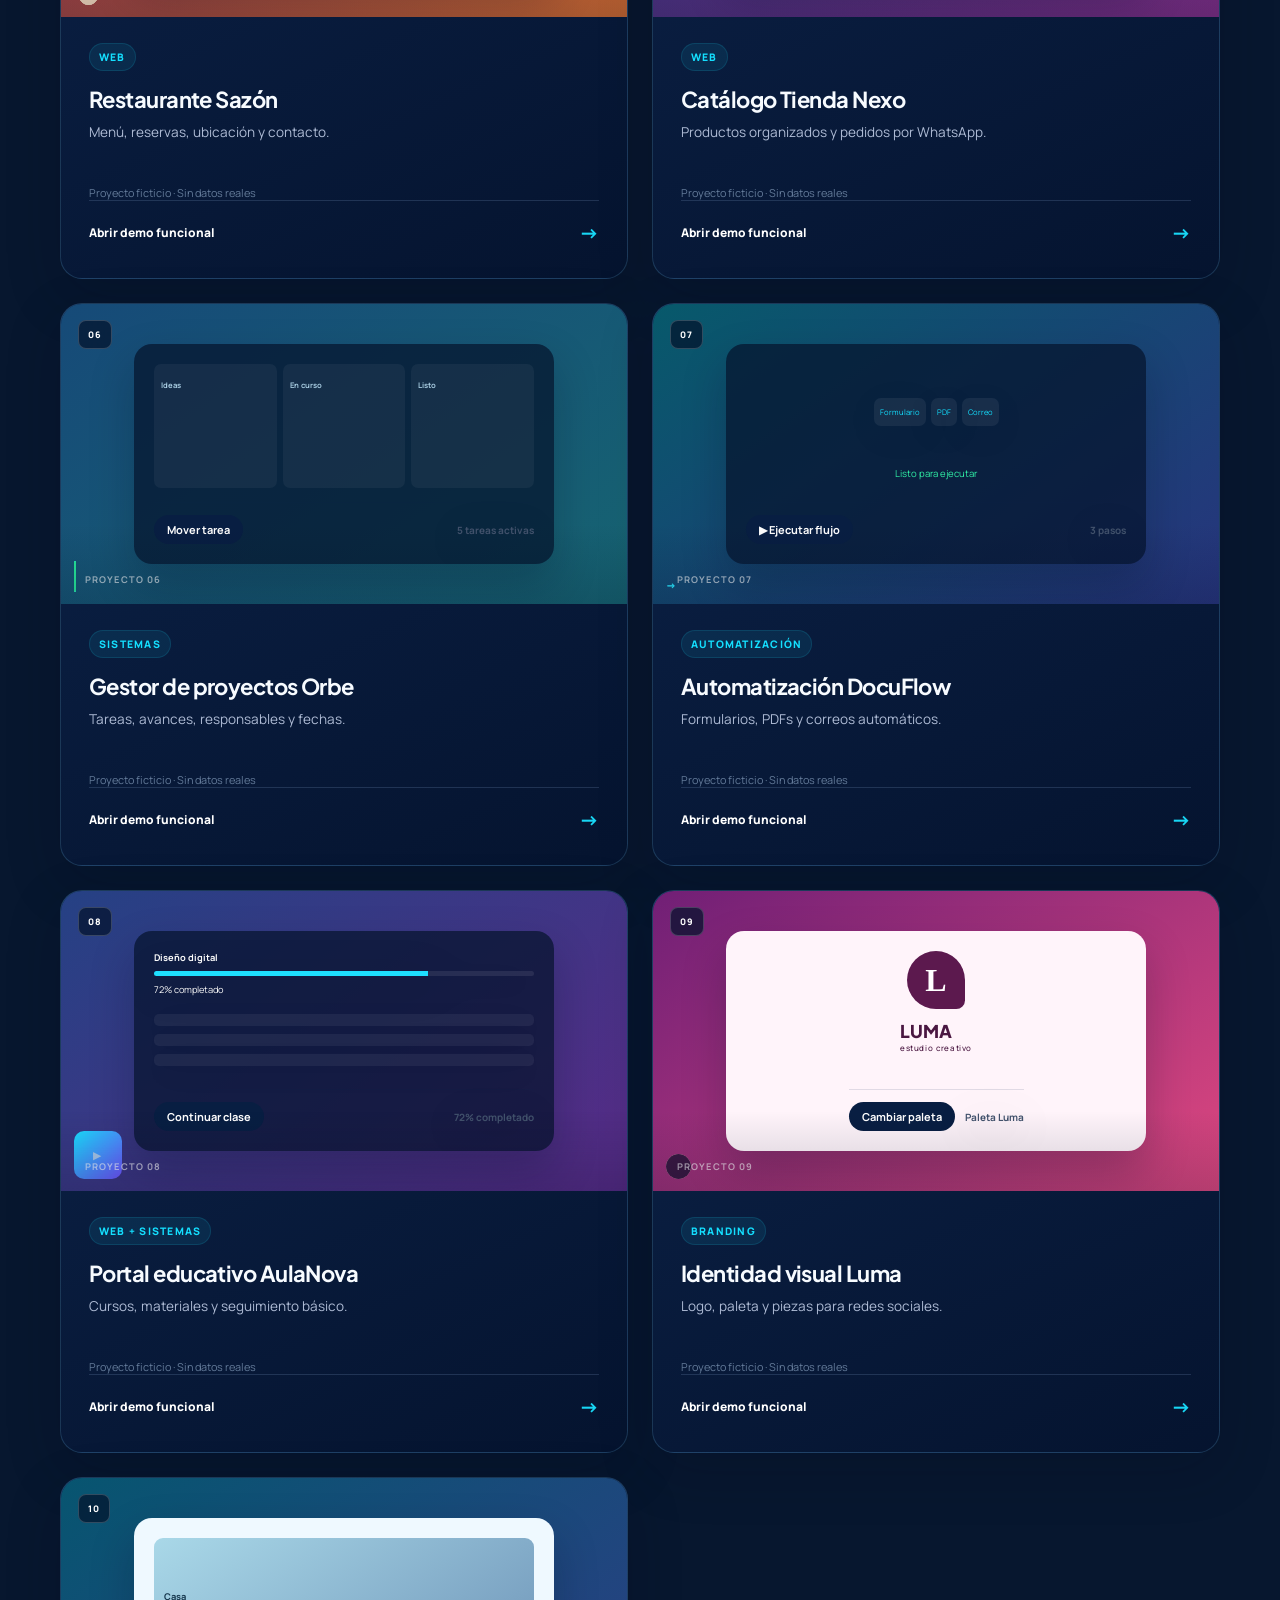
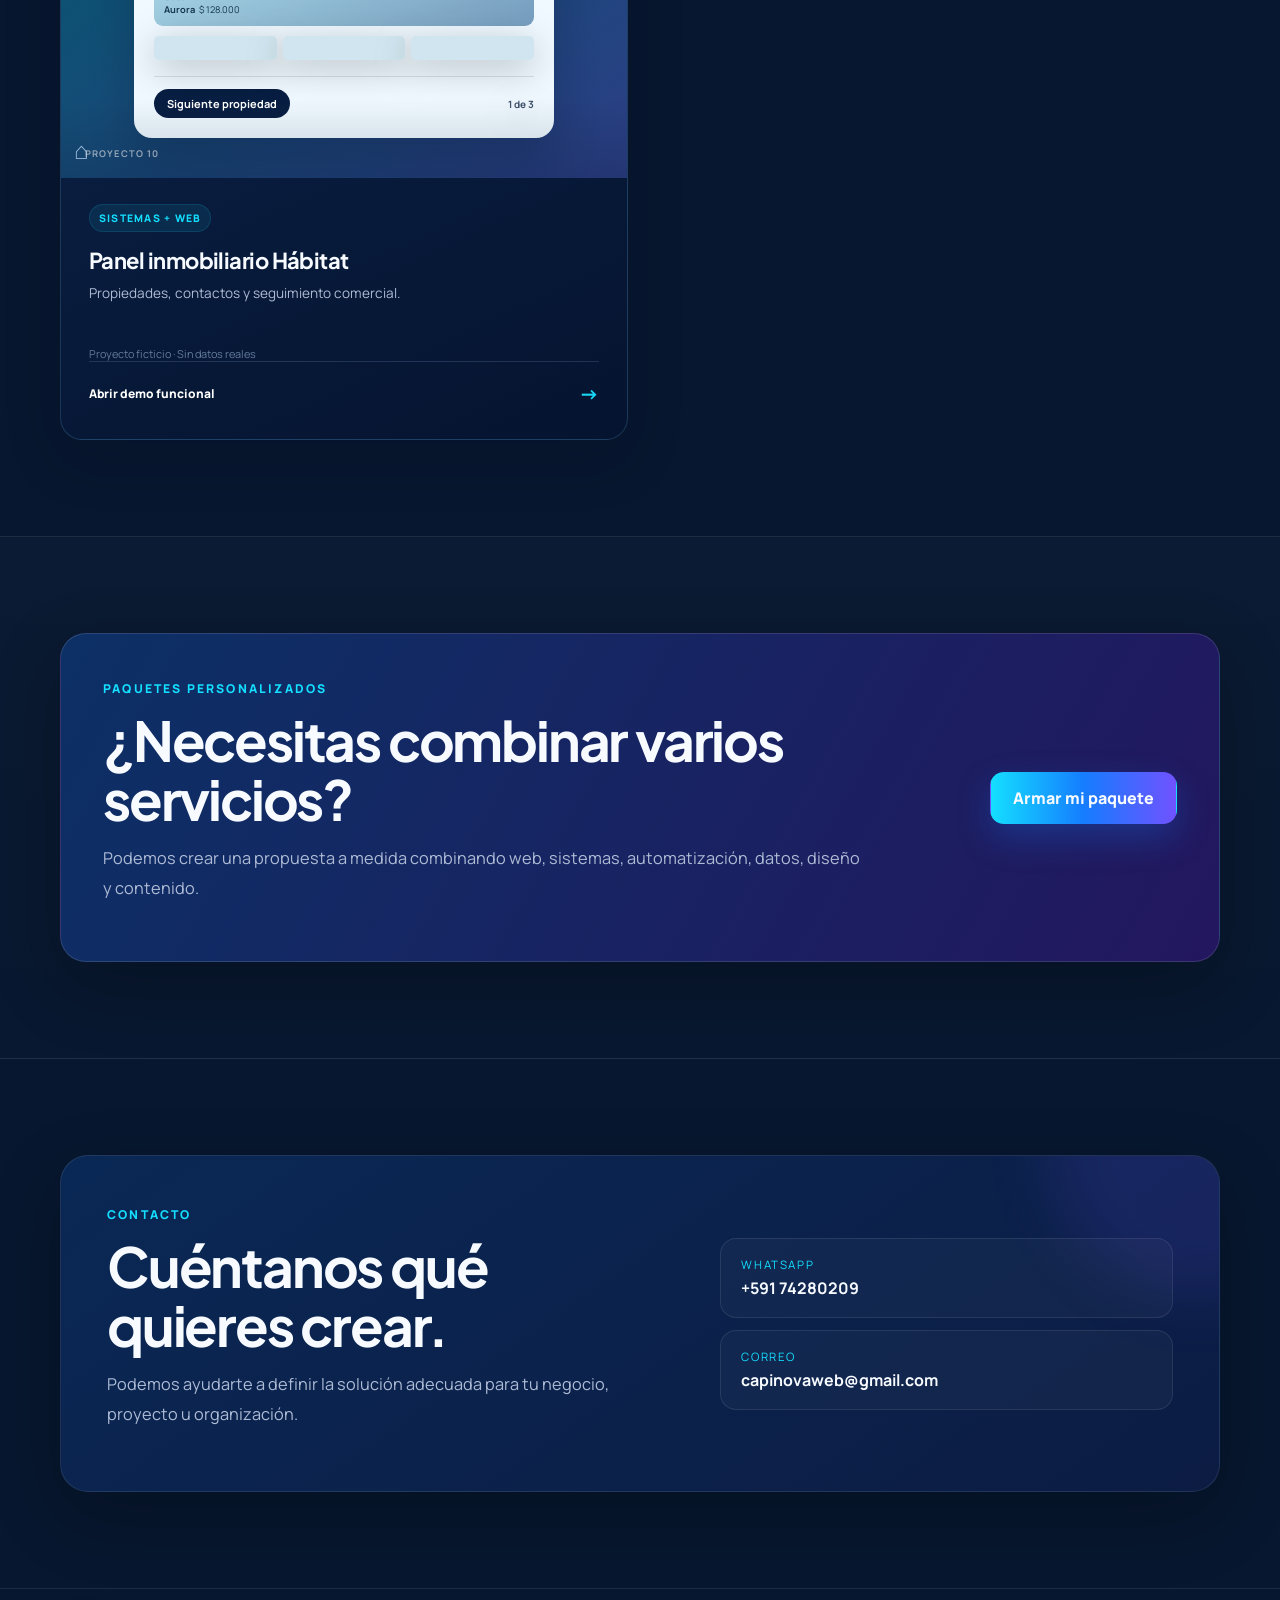
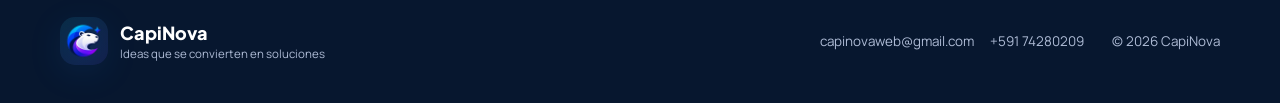
==== commit f0107d9f: "Refresh professional portfolio assets" ====
--- a/index.html
+++ b/index.html
@@ -13,7 +13,7 @@
   <link rel="preconnect" href="https://fonts.googleapis.com">
   <link rel="preconnect" href="https://fonts.gstatic.com" crossorigin>
   <link href="https://fonts.googleapis.com/css2?family=Manrope:wght@400;500;600;700;800&family=Plus+Jakarta+Sans:wght@600;700;800&display=swap" rel="stylesheet">
-  <link rel="stylesheet" href="style.css?v=20261013-1000">
+  <link rel="stylesheet" href="style.css?v=20261013-1010">
 </head>
 <body>
   <div class="page-glow glow-one"></div>
@@ -418,6 +418,6 @@
     </div>
   </footer>
 
-  <script src="script.js?v=20261013-1000"></script>
+  <script src="script.js?v=20261013-1010"></script>
 </body>
 </html>
--- a/style.css
+++ b/style.css
@@ -149,3 +149,32 @@
 .project-open-link{margin-top:auto;display:flex;align-items:center;justify-content:space-between;gap:12px;padding:15px 0 2px;border-top:1px solid rgba(150,184,230,.18);color:#fff;text-decoration:none;font-size:12px;font-weight:800;transition:color .2s ease}
 .project-open-link span{color:#18d6f4;font-size:20px;transition:transform .2s ease}
 .project-open-link:hover{color:#18d6f4}.project-open-link:hover span{transform:translateX(5px)}
+
+
+/* Professional portfolio gallery — v1000 */
+#portafolio{position:relative;overflow:hidden}
+#portafolio:before{content:"";position:absolute;width:620px;height:620px;border-radius:50%;background:radial-gradient(circle,rgba(77,84,255,.16),transparent 68%);right:-260px;top:80px;pointer-events:none}
+.portfolio-heading{align-items:end}.portfolio-heading h2{max-width:760px;letter-spacing:-.035em}.portfolio-heading>p{max-width:470px}
+.portfolio-proof{display:grid;grid-template-columns:repeat(3,1fr);gap:1px;margin:32px 0 18px;border:1px solid rgba(135,181,238,.16);border-radius:18px;overflow:hidden;background:rgba(124,170,229,.12)}
+.portfolio-proof div{background:rgba(5,25,57,.88);padding:22px 24px;display:flex;align-items:baseline;gap:11px}
+.portfolio-proof strong{font:800 22px Plus Jakarta Sans;color:#fff}.portfolio-proof span{font-size:11px;color:#91a7c5}
+.portfolio-toolbar{display:flex;align-items:end;justify-content:space-between;gap:24px;padding:20px 22px;margin-bottom:24px;border:1px solid rgba(133,181,238,.16);border-radius:18px;background:rgba(5,24,55,.72);backdrop-filter:blur(14px)}
+.portfolio-toolbar small{display:block;margin-bottom:11px;color:#7188a9;font-size:9px;font-weight:800;letter-spacing:.16em}
+.portfolio-toolbar>p{margin:0;color:#8fa6c4;font-size:11px}.portfolio-toolbar>p span{color:#22d3ee;font-weight:800}
+.portfolio-filters{display:flex;gap:8px;flex-wrap:wrap}.portfolio-filter{appearance:none;border:1px solid rgba(135,181,238,.18);background:rgba(255,255,255,.025);color:#9db1cc;border-radius:999px;padding:9px 14px;font-size:10px;font-weight:800;cursor:pointer;transition:.2s}
+.portfolio-filter:hover,.portfolio-filter.active{color:#fff;border-color:rgba(34,211,238,.52);background:linear-gradient(110deg,rgba(16,191,228,.2),rgba(111,74,255,.2));box-shadow:inset 0 0 0 1px rgba(255,255,255,.03)}
+.demo-grid{align-items:stretch;position:relative;z-index:1}
+.demo-card{position:relative;border-radius:22px;background:linear-gradient(155deg,rgba(12,35,73,.98),rgba(5,20,47,.98));box-shadow:0 18px 55px rgba(0,8,28,.2)}
+.demo-card:before{position:absolute;z-index:3;top:16px;left:17px;padding:7px 9px;border:1px solid rgba(255,255,255,.18);border-radius:8px;background:rgba(4,19,43,.72);backdrop-filter:blur(8px);color:#fff;font:800 9px Manrope;letter-spacing:.12em}
+.project-pos:before{content:"01"}.project-calendar:before{content:"02"}.project-analytics:before{content:"03"}.project-restaurant:before{content:"04"}.project-shop:before{content:"05"}.project-kanban:before{content:"06"}.project-flow:before{content:"07"}.project-learning:before{content:"08"}.project-brand:before{content:"09"}.project-estate:before{content:"10"}
+.demo-card[hidden]{display:none!important}.demo-card.is-revealing{animation:portfolioReveal .38s ease both}
+.demo-visual{overflow:hidden}.demo-visual:after{content:"";position:absolute;inset:auto 0 0;height:80px;background:linear-gradient(transparent,rgba(2,14,36,.18));pointer-events:none}
+.demo-copy>span{display:inline-flex;width:max-content;padding:6px 9px;border-radius:999px;background:rgba(27,210,239,.09);border:1px solid rgba(27,210,239,.14);letter-spacing:.12em}
+.demo-copy h3{font-size:22px;letter-spacing:-.025em;margin-top:14px}.demo-copy>small{color:#647b9a}
+.featured-project{grid-column:1/-1;display:grid;grid-template-columns:minmax(0,1.35fr) minmax(320px,.65fr);min-height:430px}
+.featured-project .demo-visual{min-height:430px}.featured-project .project-mini{width:min(100%,560px);min-height:285px}
+.featured-project .demo-copy{padding:44px 38px}.featured-project .demo-copy:before{content:"PROYECTO DESTACADO";display:block;margin-bottom:18px;color:#65e8ff;font:800 9px Manrope;letter-spacing:.18em}.featured-project .demo-copy h3{font-size:32px;line-height:1.08}.featured-project .demo-copy p{font-size:14px;line-height:1.65}
+.project-open-link{padding-top:18px}.project-open-link:focus-visible,.portfolio-filter:focus-visible{outline:3px solid #22d3ee;outline-offset:3px}
+@keyframes portfolioReveal{from{opacity:0;transform:translateY(12px)}to{opacity:1;transform:none}}
+@media(max-width:900px){.featured-project{grid-template-columns:1fr}.featured-project .demo-visual{min-height:330px}.featured-project .demo-copy{padding:28px}.portfolio-proof{grid-template-columns:1fr 1fr 1fr}.portfolio-proof div{display:grid;gap:4px}.portfolio-toolbar{align-items:flex-start;flex-direction:column}.portfolio-toolbar>p{align-self:flex-end}}
+@media(max-width:560px){.portfolio-proof{grid-template-columns:1fr}.portfolio-proof div{display:flex;padding:16px 18px}.portfolio-toolbar{padding:17px}.portfolio-filters{display:grid;grid-template-columns:1fr 1fr;width:100%}.portfolio-filter{text-align:center}.featured-project .demo-visual{min-height:285px}.featured-project .project-mini{min-height:215px}.featured-project .demo-copy{padding:24px 22px}.featured-project .demo-copy h3{font-size:25px}.demo-copy h3{font-size:20px}}
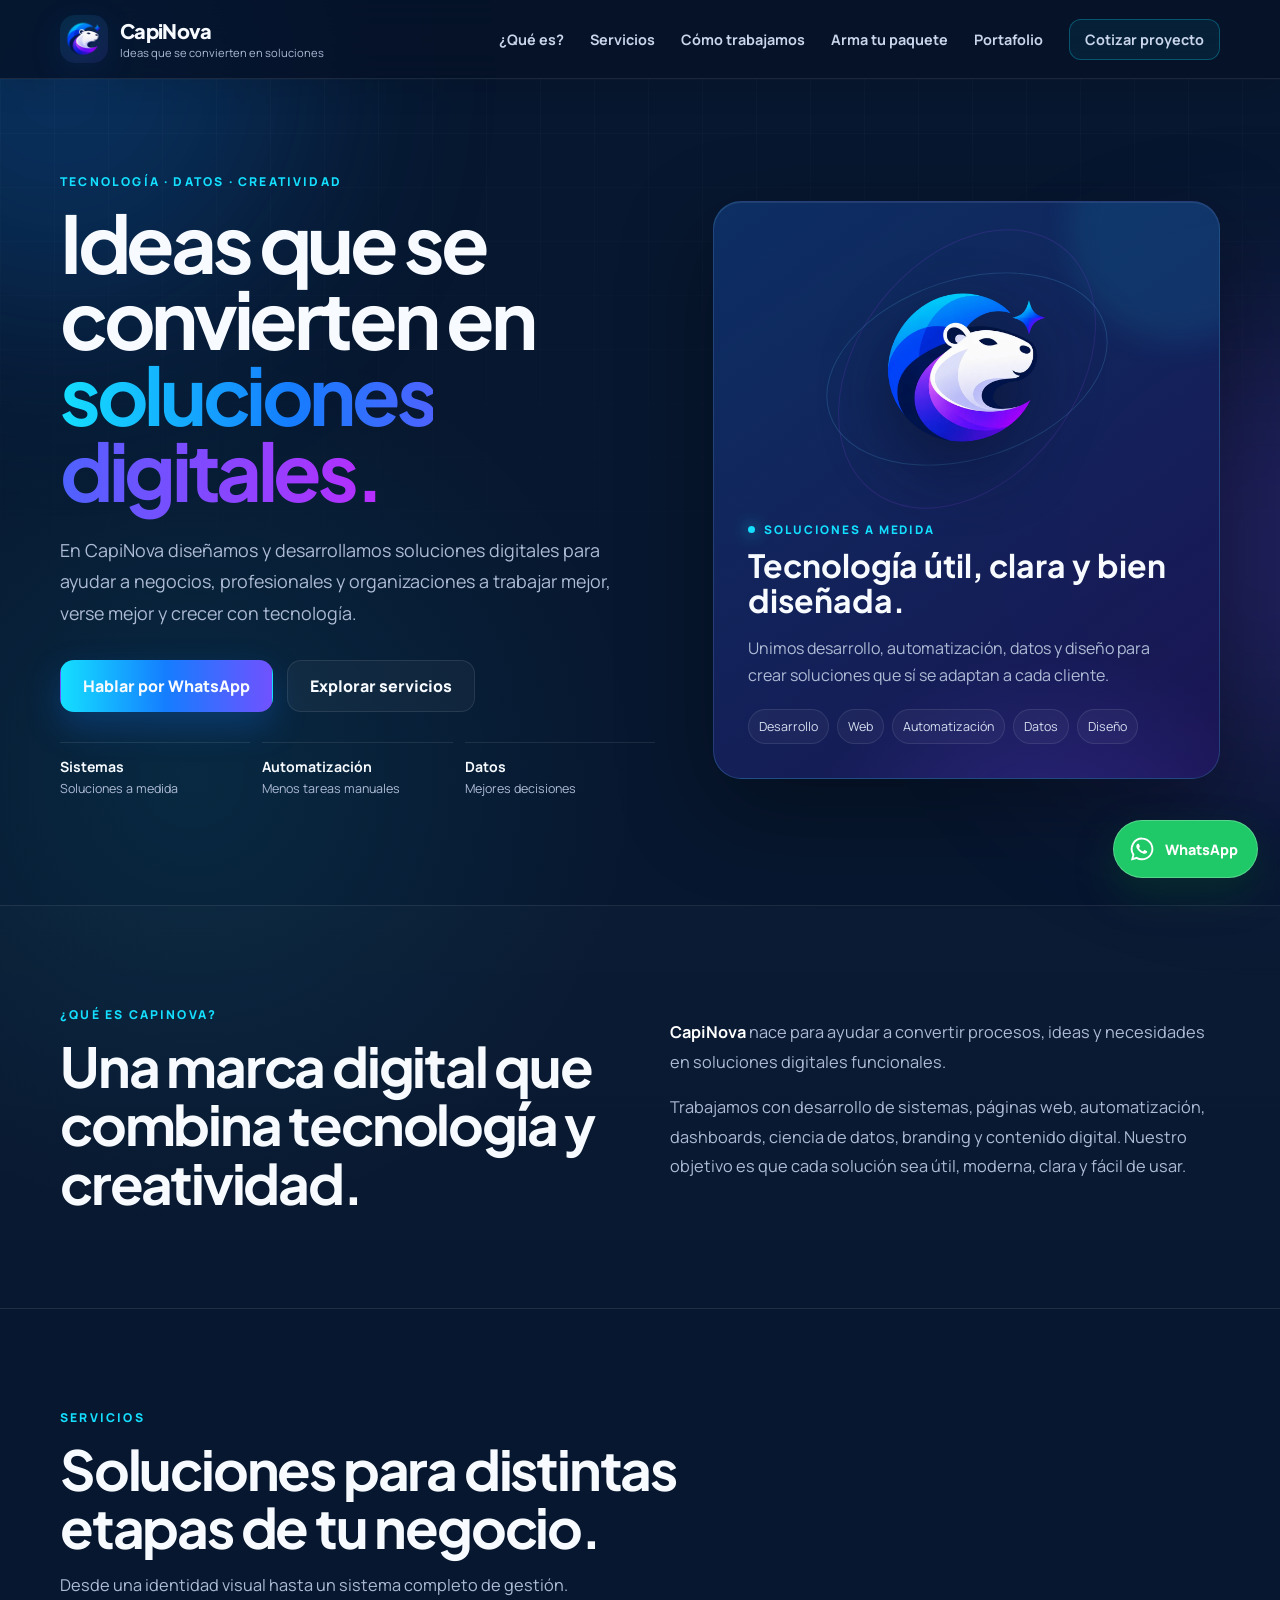
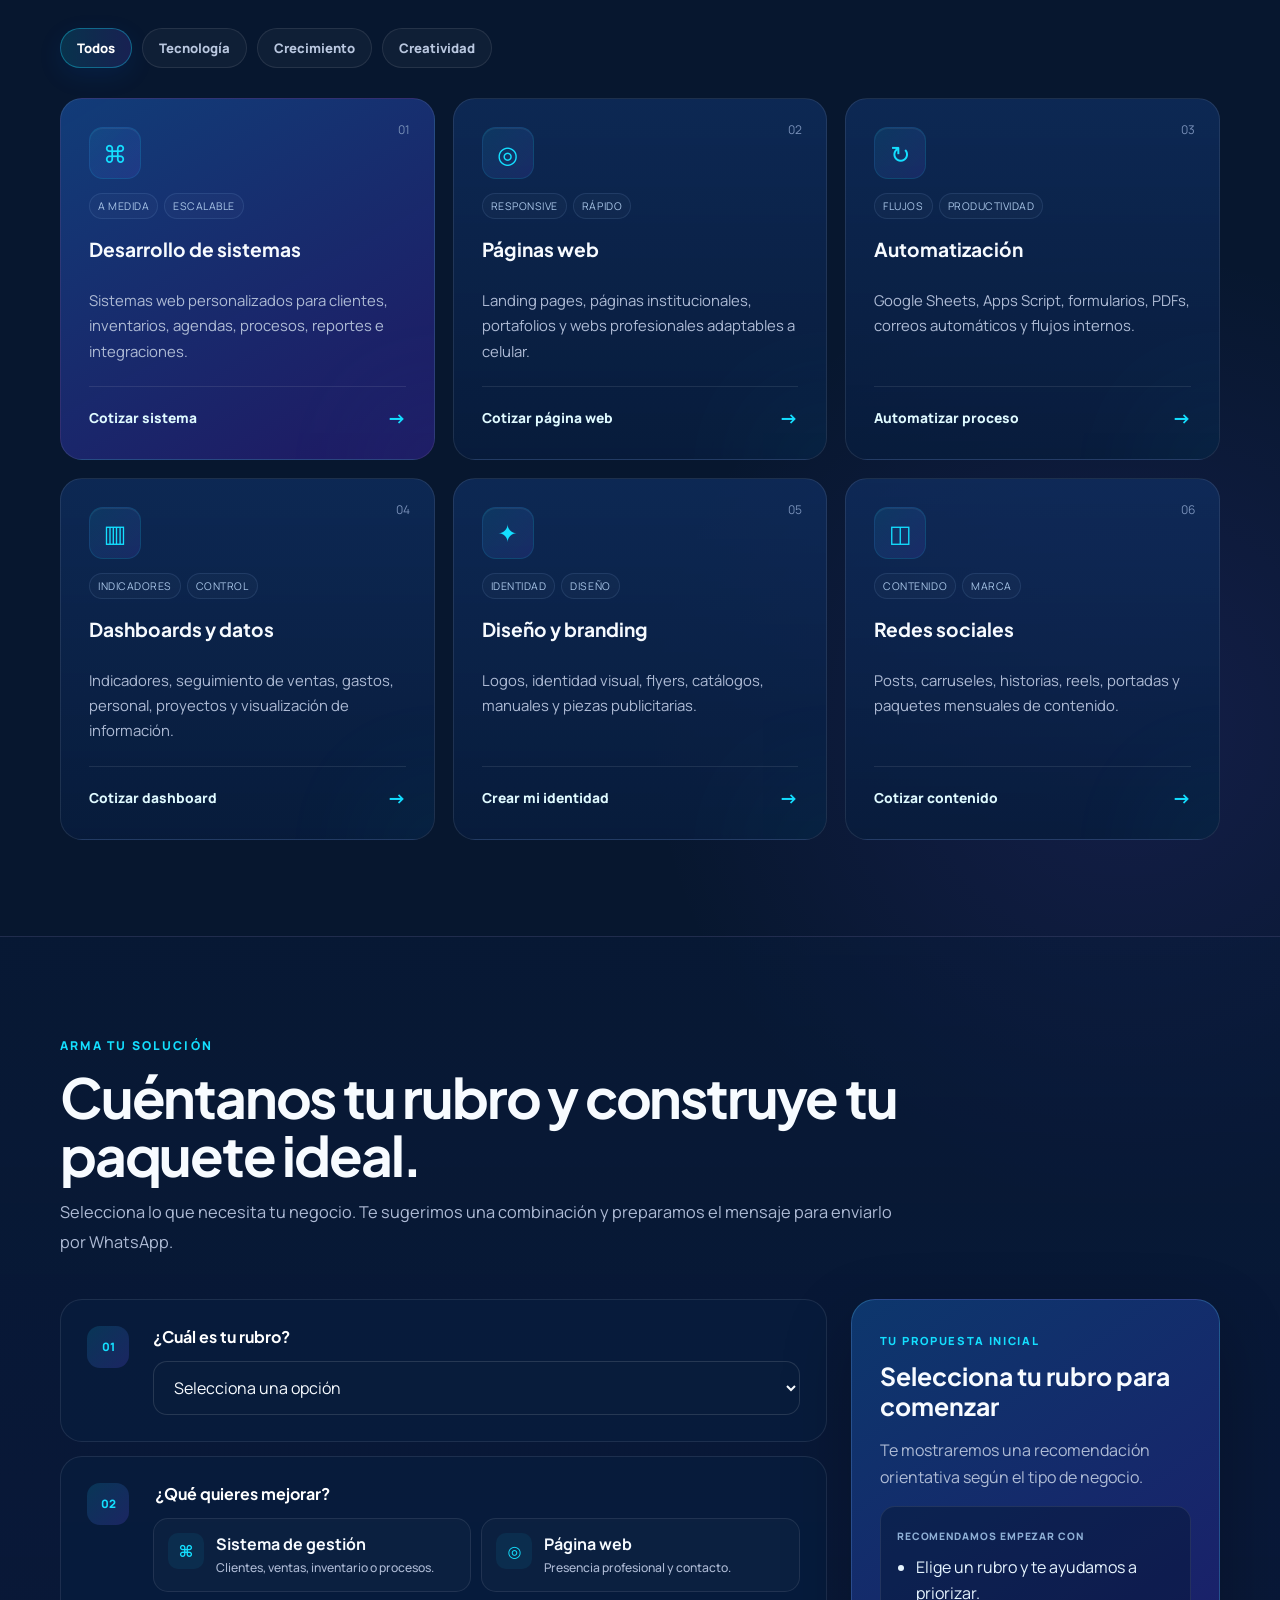
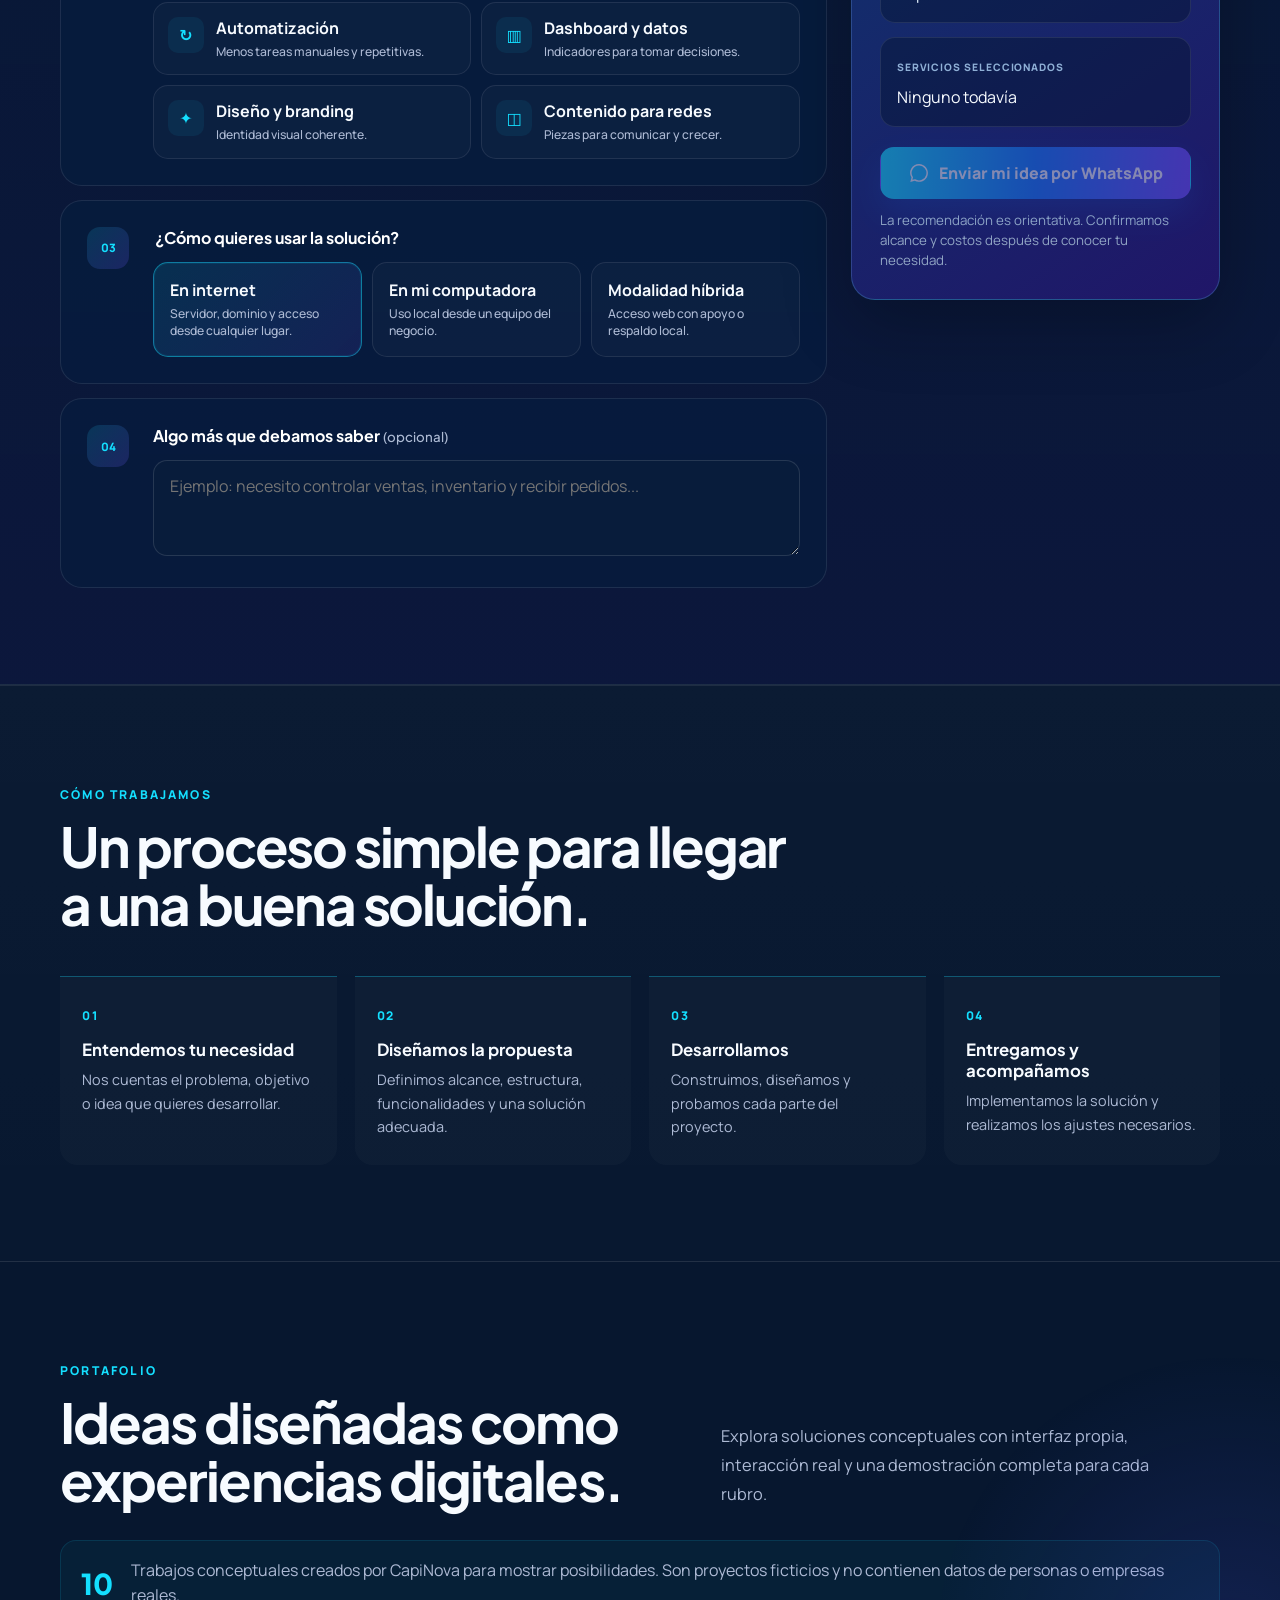
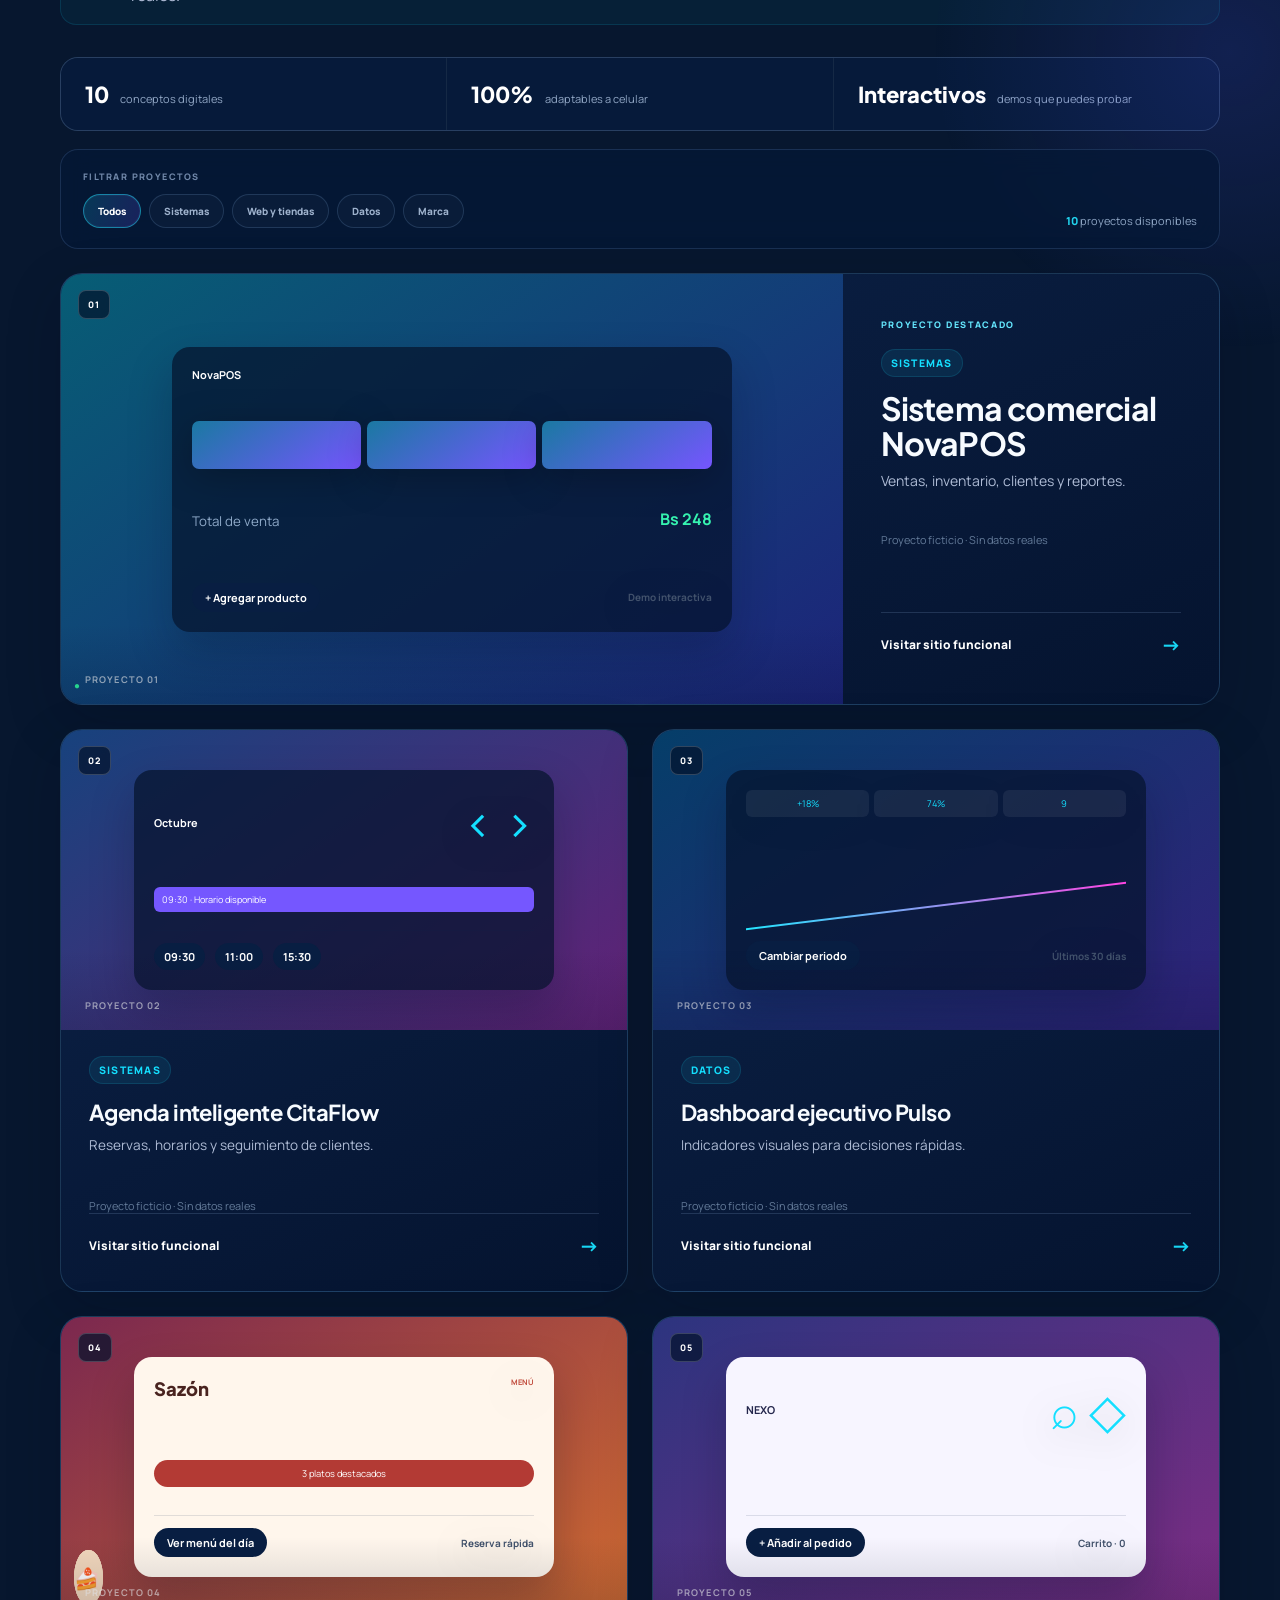
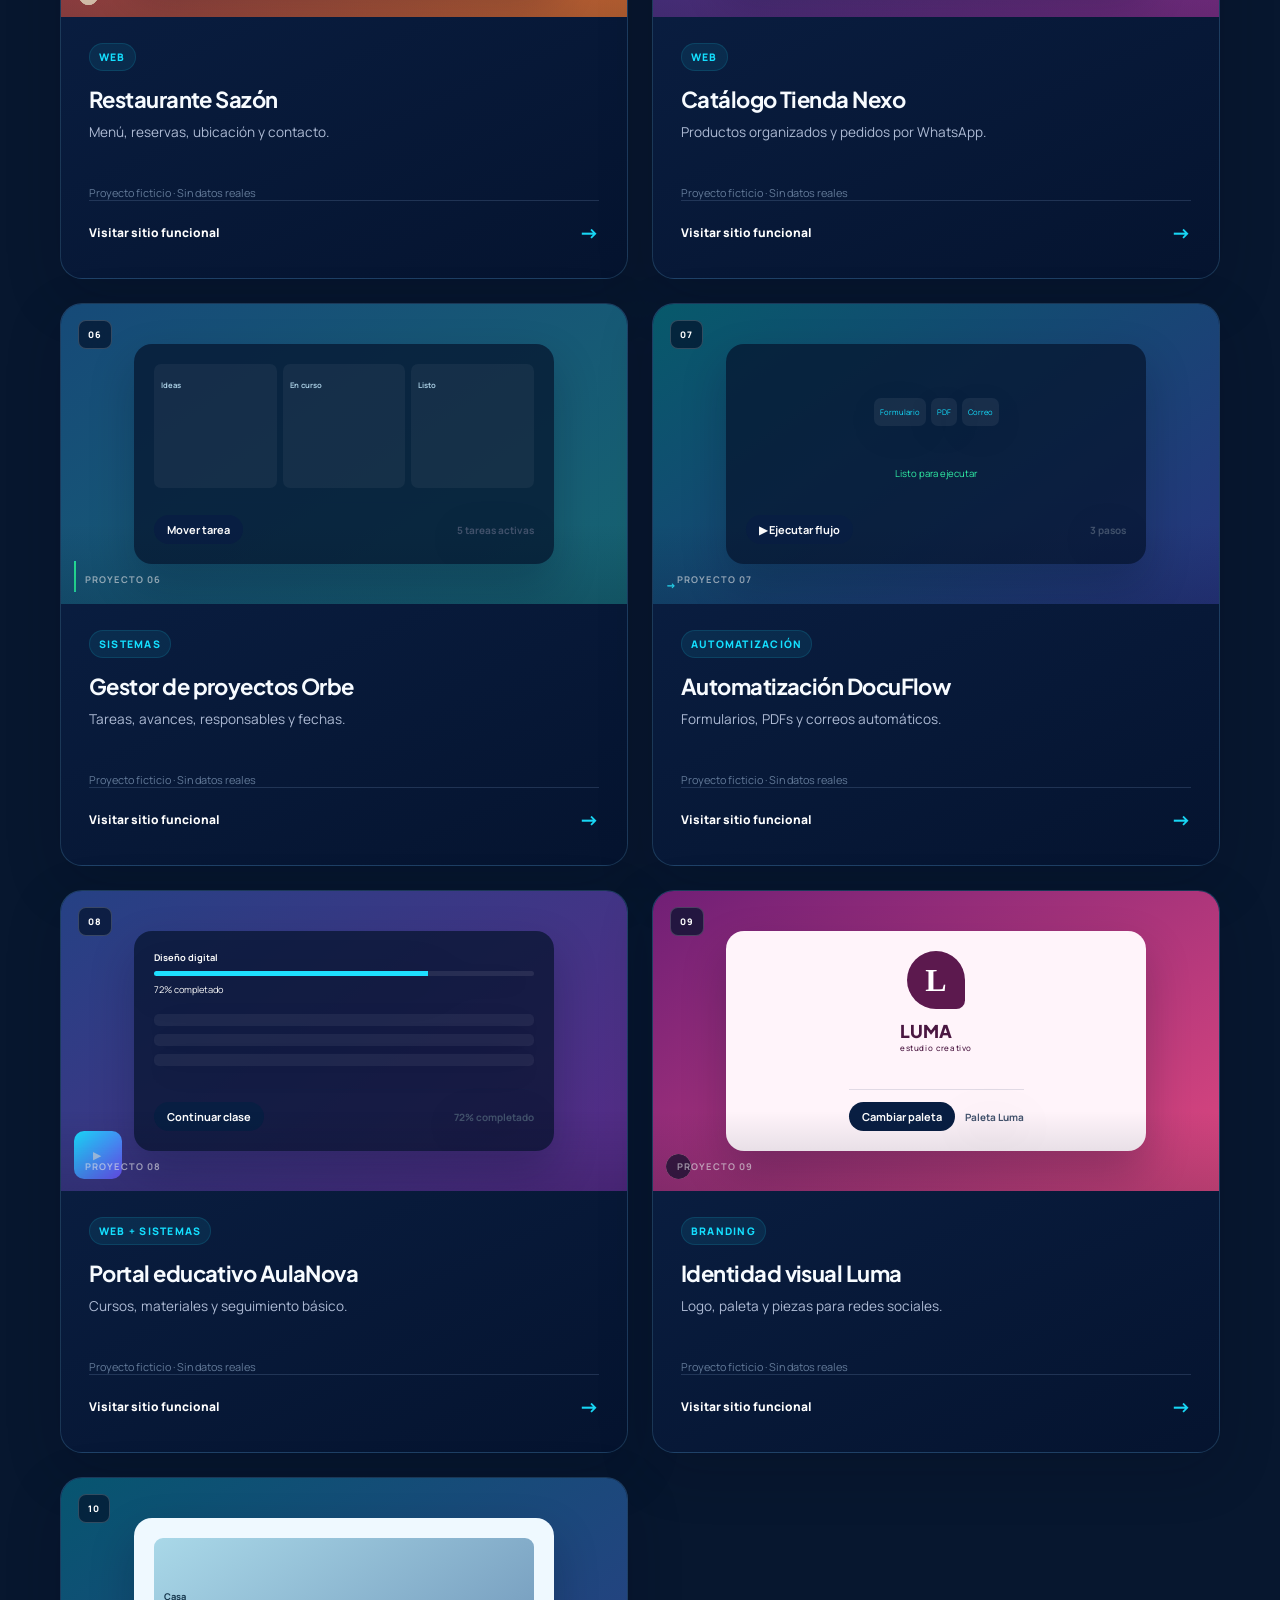
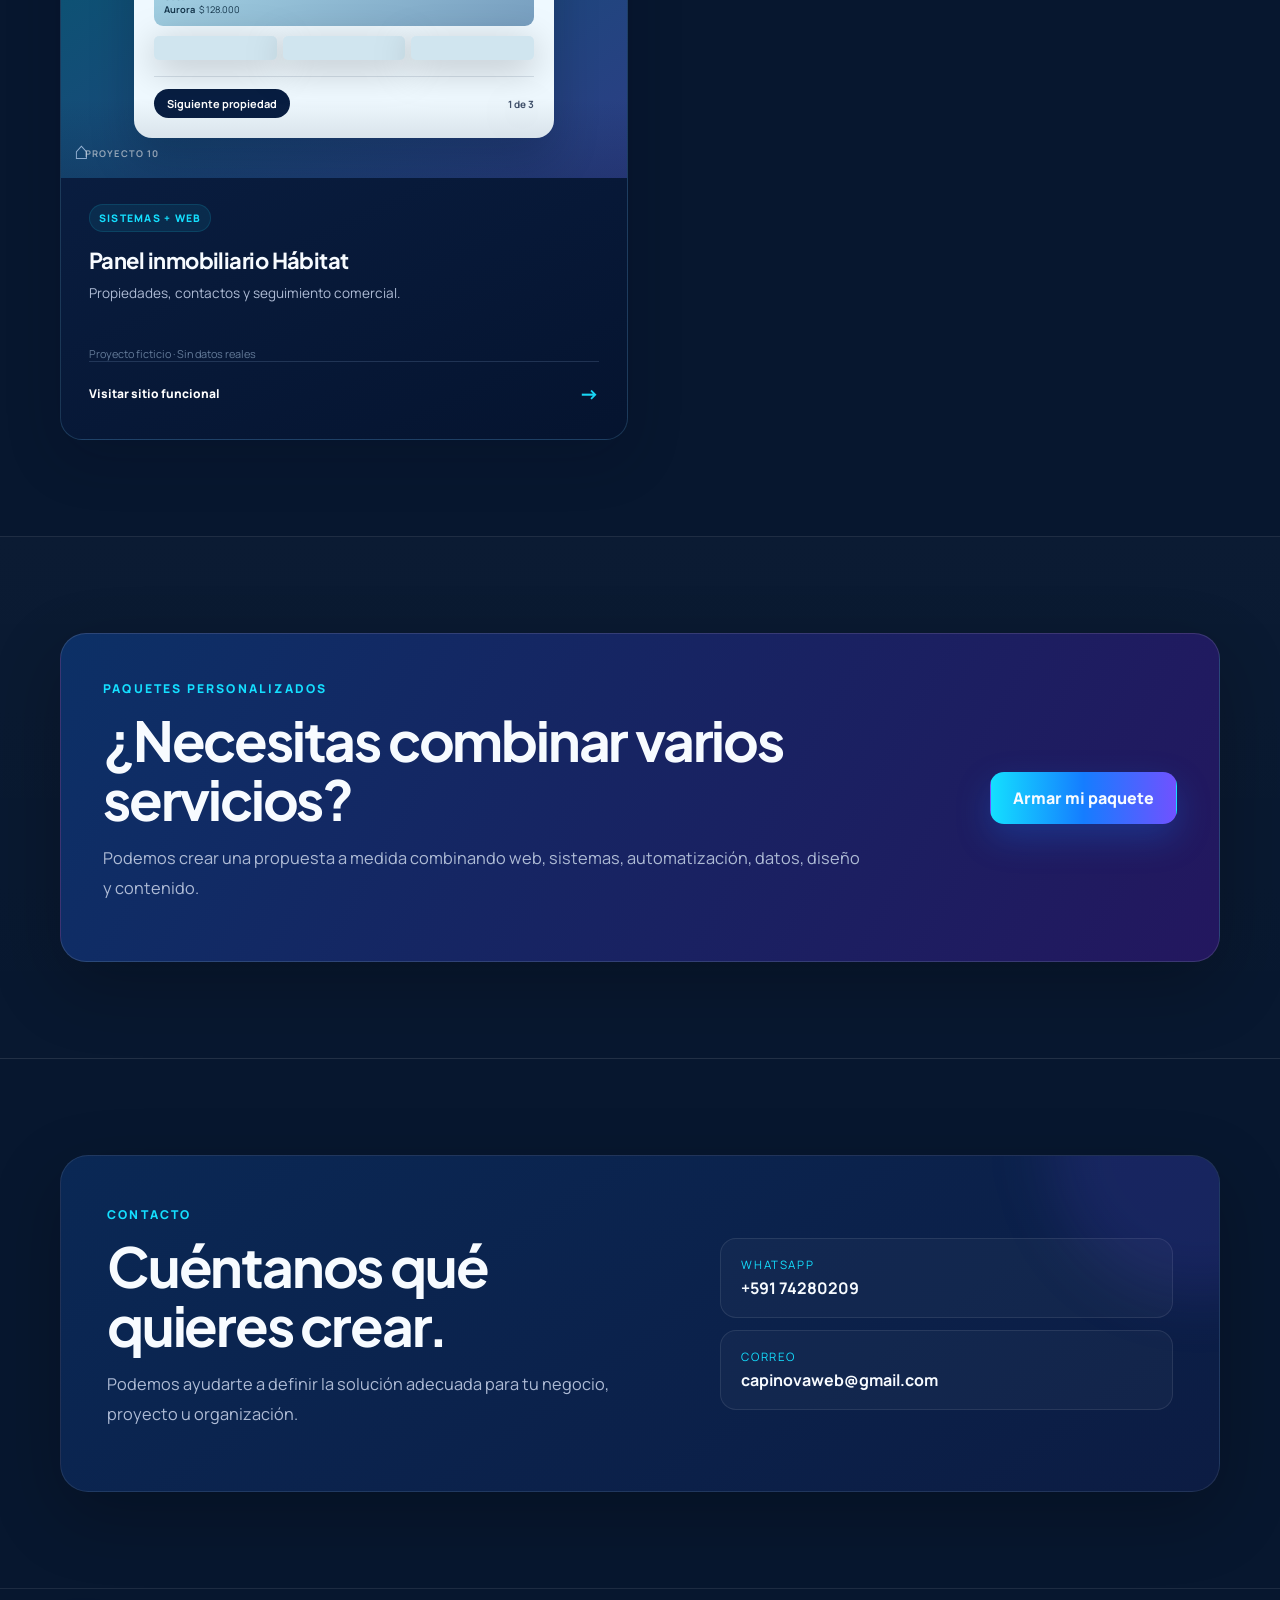
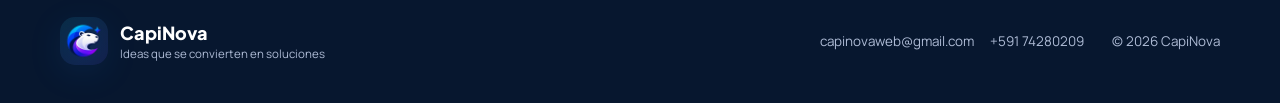
==== commit b6eb5d76: "Open portfolio work as full functional sites" ====
--- a/index.html
+++ b/index.html
@@ -13,7 +13,7 @@
   <link rel="preconnect" href="https://fonts.googleapis.com">
   <link rel="preconnect" href="https://fonts.gstatic.com" crossorigin>
   <link href="https://fonts.googleapis.com/css2?family=Manrope:wght@400;500;600;700;800&family=Plus+Jakarta+Sans:wght@600;700;800&display=swap" rel="stylesheet">
-  <link rel="stylesheet" href="style.css?v=20261013-1010">
+  <link rel="stylesheet" href="style.css?v=20261014-1100">
 </head>
 <body>
   <div class="page-glow glow-one"></div>
@@ -297,43 +297,43 @@
         <div class="portfolio-grid demo-grid">
           <article class="demo-card project-pos featured-project" data-portfolio-category="system">
             <div class="demo-visual visual-pos"><div class="project-mini"><div class="mini-pos-head"><b>NovaPOS</b><i>●</i></div><div class="mini-products"><span></span><span></span><span></span></div><div class="mini-total"><small>Total de venta</small><strong data-demo-output>Bs 248</strong></div><div class="live-demo-controls"><button type="button" data-live-demo="pos" onclick="event.stopImmediatePropagation();const o=this.closest('.demo-card').querySelector('[data-demo-output]');o.textContent='Bs '+(Number(o.textContent.replace(/\D/g,''))+36)">+ Agregar producto</button><span>Demo interactiva</span></div></div><em>PROYECTO 01</em></div>
-            <div class="demo-copy"><span>SISTEMAS</span><h3>Sistema comercial NovaPOS</h3><p>Ventas, inventario, clientes y reportes.</p><small>Proyecto ficticio · Sin datos reales</small><a class="project-open-link" href="./proyecto.html?id=1">Abrir demo funcional <span>→</span></a></div>
+            <div class="demo-copy"><span>SISTEMAS</span><h3>Sistema comercial NovaPOS</h3><p>Ventas, inventario, clientes y reportes.</p><small>Proyecto ficticio · Sin datos reales</small><a class="project-open-link" href="./proyecto.html?id=1&mode=full">Visitar sitio funcional <span>→</span></a></div>
           </article>
           <article class="demo-card project-calendar" data-portfolio-category="system">
             <div class="demo-visual visual-calendar"><div class="project-mini"><div class="mini-cal-head"><b>Octubre</b><span>‹ ›</span></div><div class="mini-cal-grid"><i></i><i></i><i></i><i></i><i></i><i></i><i></i><i></i><i></i><i></i><i></i><i></i><i></i><i></i><i></i><i></i><i></i><i></i><i></i><i></i><i></i></div><div class="mini-appointment" data-demo-output>09:30 · Horario disponible</div><div class="live-demo-controls time-choices"><button type="button" data-live-demo="calendar" onclick="event.stopImmediatePropagation();const c=this.closest('.demo-card');c.querySelectorAll('[data-live-demo=calendar]').forEach(b=>b.classList.toggle('is-active',b===this));c.querySelector('[data-demo-output]').textContent=this.dataset.value+' · Cita seleccionada'" data-value="09:30">09:30</button><button type="button" data-live-demo="calendar" onclick="event.stopImmediatePropagation();const c=this.closest('.demo-card');c.querySelectorAll('[data-live-demo=calendar]').forEach(b=>b.classList.toggle('is-active',b===this));c.querySelector('[data-demo-output]').textContent=this.dataset.value+' · Cita seleccionada'" data-value="11:00">11:00</button><button type="button" data-live-demo="calendar" onclick="event.stopImmediatePropagation();const c=this.closest('.demo-card');c.querySelectorAll('[data-live-demo=calendar]').forEach(b=>b.classList.toggle('is-active',b===this));c.querySelector('[data-demo-output]').textContent=this.dataset.value+' · Cita seleccionada'" data-value="15:30">15:30</button></div></div><em>PROYECTO 02</em></div>
-            <div class="demo-copy"><span>SISTEMAS</span><h3>Agenda inteligente CitaFlow</h3><p>Reservas, horarios y seguimiento de clientes.</p><small>Proyecto ficticio · Sin datos reales</small><a class="project-open-link" href="./proyecto.html?id=2">Abrir demo funcional <span>→</span></a></div>
+            <div class="demo-copy"><span>SISTEMAS</span><h3>Agenda inteligente CitaFlow</h3><p>Reservas, horarios y seguimiento de clientes.</p><small>Proyecto ficticio · Sin datos reales</small><a class="project-open-link" href="./proyecto.html?id=2&mode=full">Visitar sitio funcional <span>→</span></a></div>
           </article>
           <article class="demo-card project-analytics" data-portfolio-category="data">
             <div class="demo-visual visual-analytics"><div class="project-mini"><div class="mini-kpis"><span>+18%</span><span>74%</span><span>9</span></div><div class="mini-bars"><i></i><i></i><i></i><i></i><i></i><i></i></div><div class="mini-line"></div><div class="live-demo-controls"><button type="button" data-live-demo="analytics" onclick="event.stopImmediatePropagation();const o=this.closest('.demo-card').querySelector('[data-demo-output]');o.textContent=o.textContent==='Esta semana'?'Este trimestre':'Esta semana'">Cambiar periodo</button><span data-demo-output>Últimos 30 días</span></div></div><em>PROYECTO 03</em></div>
-            <div class="demo-copy"><span>DATOS</span><h3>Dashboard ejecutivo Pulso</h3><p>Indicadores visuales para decisiones rápidas.</p><small>Proyecto ficticio · Sin datos reales</small><a class="project-open-link" href="./proyecto.html?id=3">Abrir demo funcional <span>→</span></a></div>
+            <div class="demo-copy"><span>DATOS</span><h3>Dashboard ejecutivo Pulso</h3><p>Indicadores visuales para decisiones rápidas.</p><small>Proyecto ficticio · Sin datos reales</small><a class="project-open-link" href="./proyecto.html?id=3&mode=full">Visitar sitio funcional <span>→</span></a></div>
           </article>
           <article class="demo-card project-restaurant" data-portfolio-category="web">
             <div class="demo-visual visual-restaurant"><div class="project-mini"><div class="mini-food-title">Sazón<span>MENÚ</span></div><div class="mini-dishes"><i>🍲</i><i>🥗</i><i>🍰</i></div><div class="mini-reserve" data-demo-output>3 platos destacados</div><div class="live-demo-controls"><button type="button" data-live-demo="restaurant" onclick="event.stopImmediatePropagation();this.closest('.demo-card').querySelector('[data-demo-output]').textContent='Menú del día disponible'">Ver menú del día</button><span>Reserva rápida</span></div></div><em>PROYECTO 04</em></div>
-            <div class="demo-copy"><span>WEB</span><h3>Restaurante Sazón</h3><p>Menú, reservas, ubicación y contacto.</p><small>Proyecto ficticio · Sin datos reales</small><a class="project-open-link" href="./proyecto.html?id=4">Abrir demo funcional <span>→</span></a></div>
+            <div class="demo-copy"><span>WEB</span><h3>Restaurante Sazón</h3><p>Menú, reservas, ubicación y contacto.</p><small>Proyecto ficticio · Sin datos reales</small><a class="project-open-link" href="./proyecto.html?id=4&mode=full">Visitar sitio funcional <span>→</span></a></div>
           </article>
           <article class="demo-card project-shop" data-portfolio-category="web">
             <div class="demo-visual visual-shop"><div class="project-mini"><div class="mini-shop-head"><b>NEXO</b><span>⌕  ◇</span></div><div class="mini-shop-grid"><i></i><i></i><i></i><i></i></div><div class="live-demo-controls"><button type="button" data-live-demo="shop" onclick="event.stopImmediatePropagation();const o=this.closest('.demo-card').querySelector('[data-demo-output]');o.textContent='Carrito · '+(Number(o.textContent.split('·')[1])+1)">+ Añadir al pedido</button><span data-demo-output>Carrito · 0</span></div></div><em>PROYECTO 05</em></div>
-            <div class="demo-copy"><span>WEB</span><h3>Catálogo Tienda Nexo</h3><p>Productos organizados y pedidos por WhatsApp.</p><small>Proyecto ficticio · Sin datos reales</small><a class="project-open-link" href="./proyecto.html?id=5">Abrir demo funcional <span>→</span></a></div>
+            <div class="demo-copy"><span>WEB</span><h3>Catálogo Tienda Nexo</h3><p>Productos organizados y pedidos por WhatsApp.</p><small>Proyecto ficticio · Sin datos reales</small><a class="project-open-link" href="./proyecto.html?id=5&mode=full">Visitar sitio funcional <span>→</span></a></div>
           </article>
           <article class="demo-card project-kanban" data-portfolio-category="system">
             <div class="demo-visual visual-kanban"><div class="project-mini"><div class="mini-board"><div><b>Ideas</b><i></i><i></i></div><div><b>En curso</b><i></i><i></i></div><div><b>Listo</b><i></i></div></div><div class="live-demo-controls"><button type="button" data-live-demo="kanban" onclick="event.stopImmediatePropagation();const o=this.closest('.demo-card').querySelector('[data-demo-output]');o.textContent='4 tareas activas'">Mover tarea</button><span data-demo-output>5 tareas activas</span></div></div><em>PROYECTO 06</em></div>
-            <div class="demo-copy"><span>SISTEMAS</span><h3>Gestor de proyectos Orbe</h3><p>Tareas, avances, responsables y fechas.</p><small>Proyecto ficticio · Sin datos reales</small><a class="project-open-link" href="./proyecto.html?id=6">Abrir demo funcional <span>→</span></a></div>
+            <div class="demo-copy"><span>SISTEMAS</span><h3>Gestor de proyectos Orbe</h3><p>Tareas, avances, responsables y fechas.</p><small>Proyecto ficticio · Sin datos reales</small><a class="project-open-link" href="./proyecto.html?id=6&mode=full">Visitar sitio funcional <span>→</span></a></div>
           </article>
           <article class="demo-card project-flow" data-portfolio-category="system">
             <div class="demo-visual visual-flow"><div class="project-mini"><div class="mini-flow"><span>Formulario</span><i>→</i><span>PDF</span><i>→</i><span>Correo</span></div><div class="mini-flow-status" data-demo-output>Listo para ejecutar</div><div class="live-demo-controls"><button type="button" data-live-demo="flow" onclick="event.stopImmediatePropagation();const o=this.closest('.demo-card').querySelector('[data-demo-output]');o.textContent='Procesando…';setTimeout(()=>o.textContent='✓ Flujo completado',700)">▶ Ejecutar flujo</button><span>3 pasos</span></div></div><em>PROYECTO 07</em></div>
-            <div class="demo-copy"><span>AUTOMATIZACIÓN</span><h3>Automatización DocuFlow</h3><p>Formularios, PDFs y correos automáticos.</p><small>Proyecto ficticio · Sin datos reales</small><a class="project-open-link" href="./proyecto.html?id=7">Abrir demo funcional <span>→</span></a></div>
+            <div class="demo-copy"><span>AUTOMATIZACIÓN</span><h3>Automatización DocuFlow</h3><p>Formularios, PDFs y correos automáticos.</p><small>Proyecto ficticio · Sin datos reales</small><a class="project-open-link" href="./proyecto.html?id=7&mode=full">Visitar sitio funcional <span>→</span></a></div>
           </article>
           <article class="demo-card project-learning" data-portfolio-category="web">
             <div class="demo-visual visual-learning"><div class="project-mini"><div class="mini-course"><i>▶</i><div><b>Diseño digital</b><span></span><small>72% completado</small></div></div><div class="mini-lessons"><span></span><span></span><span></span></div><div class="live-demo-controls"><button type="button" data-live-demo="learning" onclick="event.stopImmediatePropagation();const o=this.closest('.demo-card').querySelector('[data-demo-output]');o.textContent=Math.min(100,Number(o.textContent.replace(/\D/g,''))+7)+'% completado'">Continuar clase</button><span data-demo-output>72% completado</span></div></div><em>PROYECTO 08</em></div>
-            <div class="demo-copy"><span>WEB + SISTEMAS</span><h3>Portal educativo AulaNova</h3><p>Cursos, materiales y seguimiento básico.</p><small>Proyecto ficticio · Sin datos reales</small><a class="project-open-link" href="./proyecto.html?id=8">Abrir demo funcional <span>→</span></a></div>
+            <div class="demo-copy"><span>WEB + SISTEMAS</span><h3>Portal educativo AulaNova</h3><p>Cursos, materiales y seguimiento básico.</p><small>Proyecto ficticio · Sin datos reales</small><a class="project-open-link" href="./proyecto.html?id=8&mode=full">Visitar sitio funcional <span>→</span></a></div>
           </article>
           <article class="demo-card project-brand" data-portfolio-category="brand">
             <div class="demo-visual visual-brand"><div class="project-mini"><div class="mini-logo-mark">L</div><div class="mini-brand-name">LUMA<small>estudio creativo</small></div><div class="mini-swatches"><i></i><i></i><i></i><i></i></div><div class="live-demo-controls"><button type="button" data-live-demo="brand" onclick="event.stopImmediatePropagation();const c=this.closest('.demo-card');c.classList.toggle('palette-alt');c.querySelector('[data-demo-output]').textContent=c.classList.contains('palette-alt')?'Paleta Terracota':'Paleta Luma'">Cambiar paleta</button><span data-demo-output>Paleta Luma</span></div></div><em>PROYECTO 09</em></div>
-            <div class="demo-copy"><span>BRANDING</span><h3>Identidad visual Luma</h3><p>Logo, paleta y piezas para redes sociales.</p><small>Proyecto ficticio · Sin datos reales</small><a class="project-open-link" href="./proyecto.html?id=9">Abrir demo funcional <span>→</span></a></div>
+            <div class="demo-copy"><span>BRANDING</span><h3>Identidad visual Luma</h3><p>Logo, paleta y piezas para redes sociales.</p><small>Proyecto ficticio · Sin datos reales</small><a class="project-open-link" href="./proyecto.html?id=9&mode=full">Visitar sitio funcional <span>→</span></a></div>
           </article>
           <article class="demo-card project-estate" data-portfolio-category="web">
             <div class="demo-visual visual-estate"><div class="project-mini"><div class="mini-property-main"><i>⌂</i><b>Casa Aurora</b><small>$ 128.000</small></div><div class="mini-property-row"><span></span><span></span><span></span></div><div class="live-demo-controls"><button type="button" data-live-demo="estate" onclick="event.stopImmediatePropagation();const c=this.closest('.demo-card'),o=c.querySelector('[data-demo-output]'),n=Number(o.textContent[0])%3+1,names=['Casa Aurora','Loft Central','Residencia Norte'];c.querySelector('.mini-property-main b').textContent=names[n-1];o.textContent=n+' de 3'">Siguiente propiedad</button><span data-demo-output>1 de 3</span></div></div><em>PROYECTO 10</em></div>
-            <div class="demo-copy"><span>SISTEMAS + WEB</span><h3>Panel inmobiliario Hábitat</h3><p>Propiedades, contactos y seguimiento comercial.</p><small>Proyecto ficticio · Sin datos reales</small><a class="project-open-link" href="./proyecto.html?id=10">Abrir demo funcional <span>→</span></a></div>
+            <div class="demo-copy"><span>SISTEMAS + WEB</span><h3>Panel inmobiliario Hábitat</h3><p>Propiedades, contactos y seguimiento comercial.</p><small>Proyecto ficticio · Sin datos reales</small><a class="project-open-link" href="./proyecto.html?id=10&mode=full">Visitar sitio funcional <span>→</span></a></div>
           </article>
         </div>
       </div>
@@ -418,6 +418,6 @@
     </div>
   </footer>
 
-  <script src="script.js?v=20261013-1010"></script>
+  <script src="script.js?v=20261014-1100"></script>
 </body>
 </html>
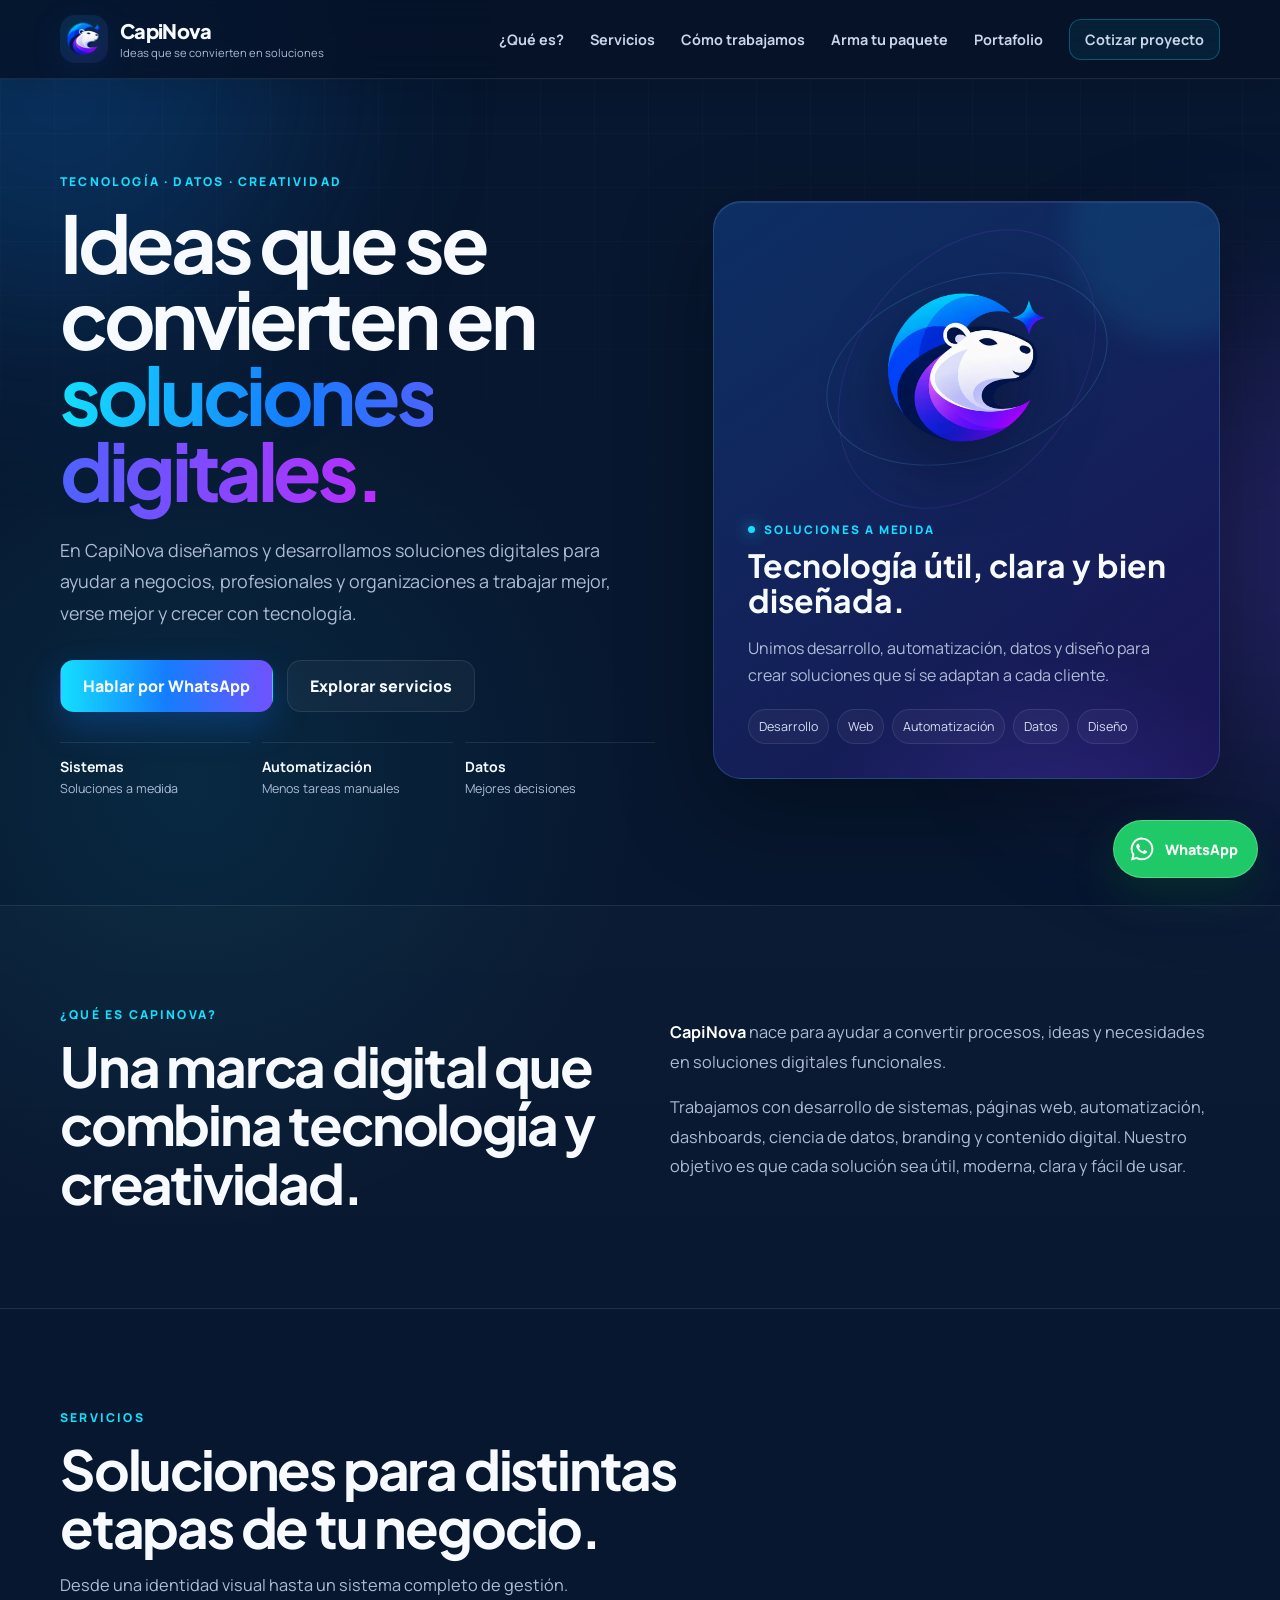
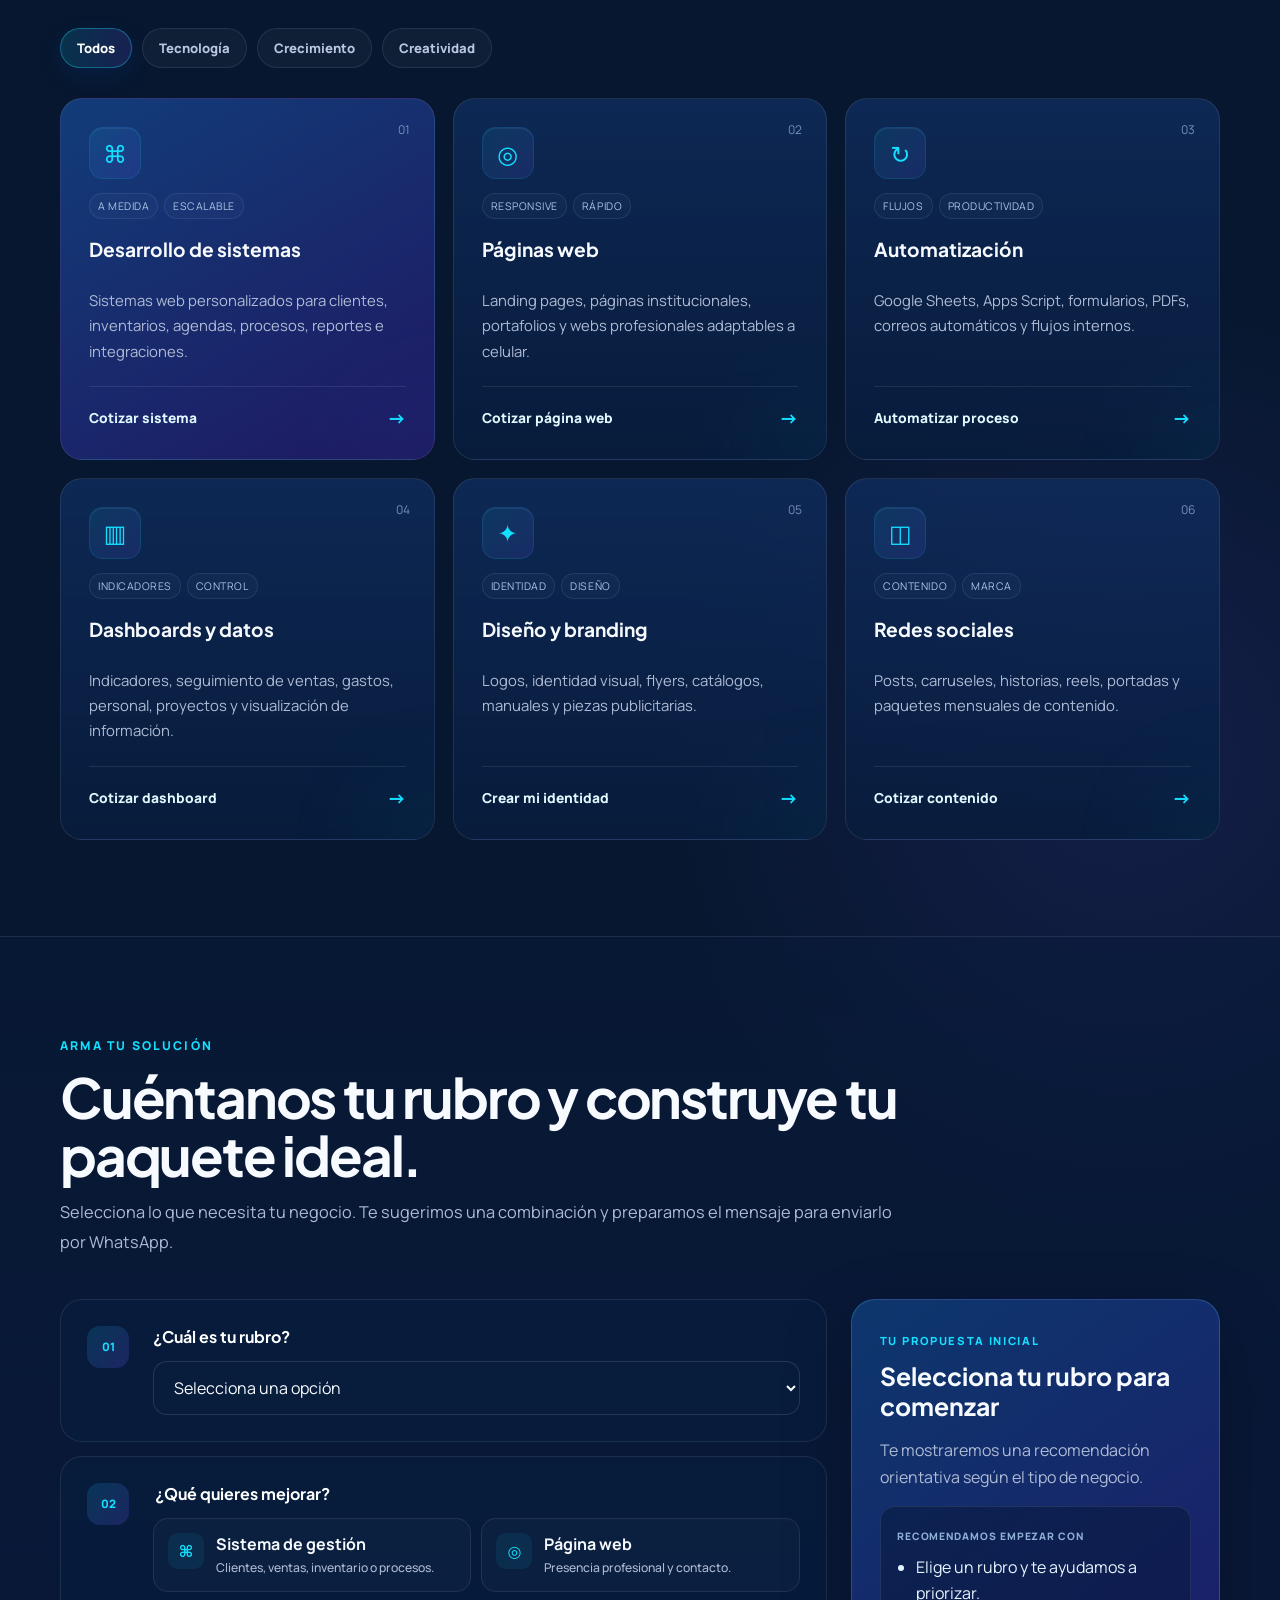
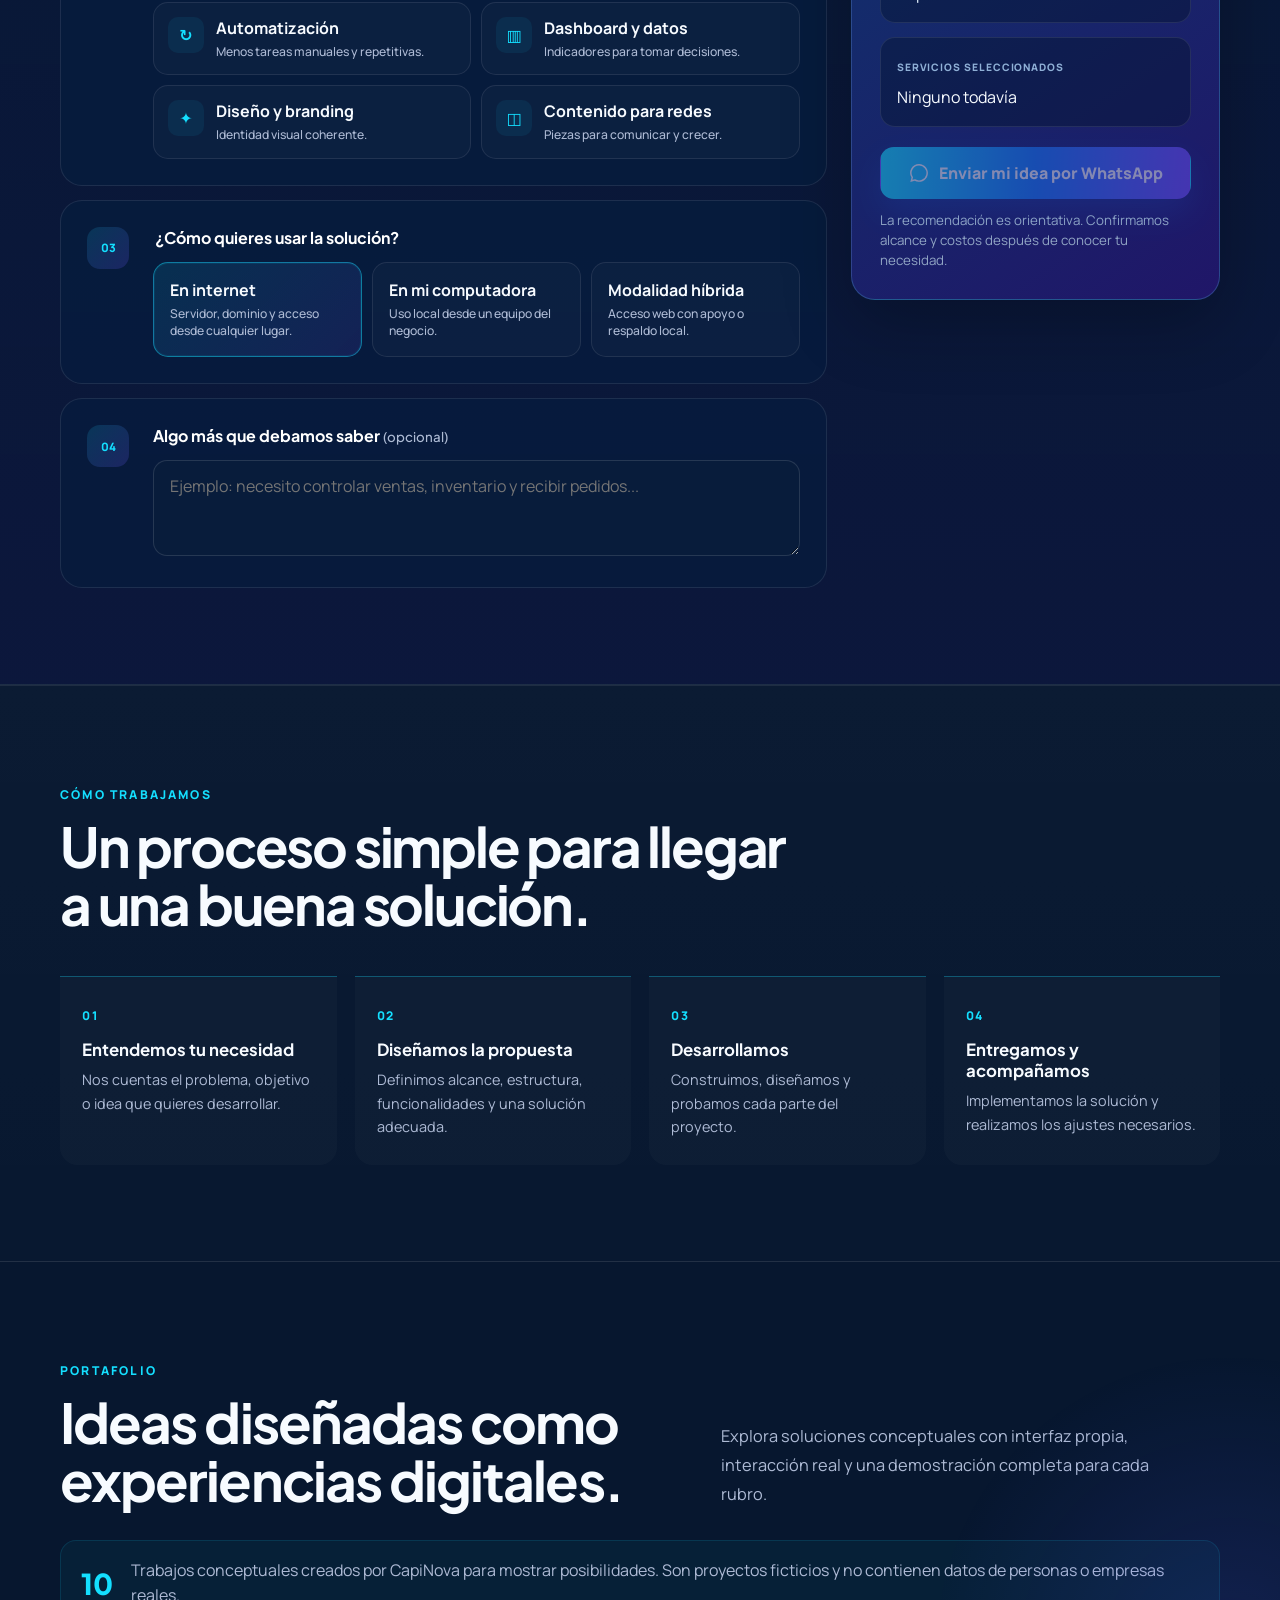
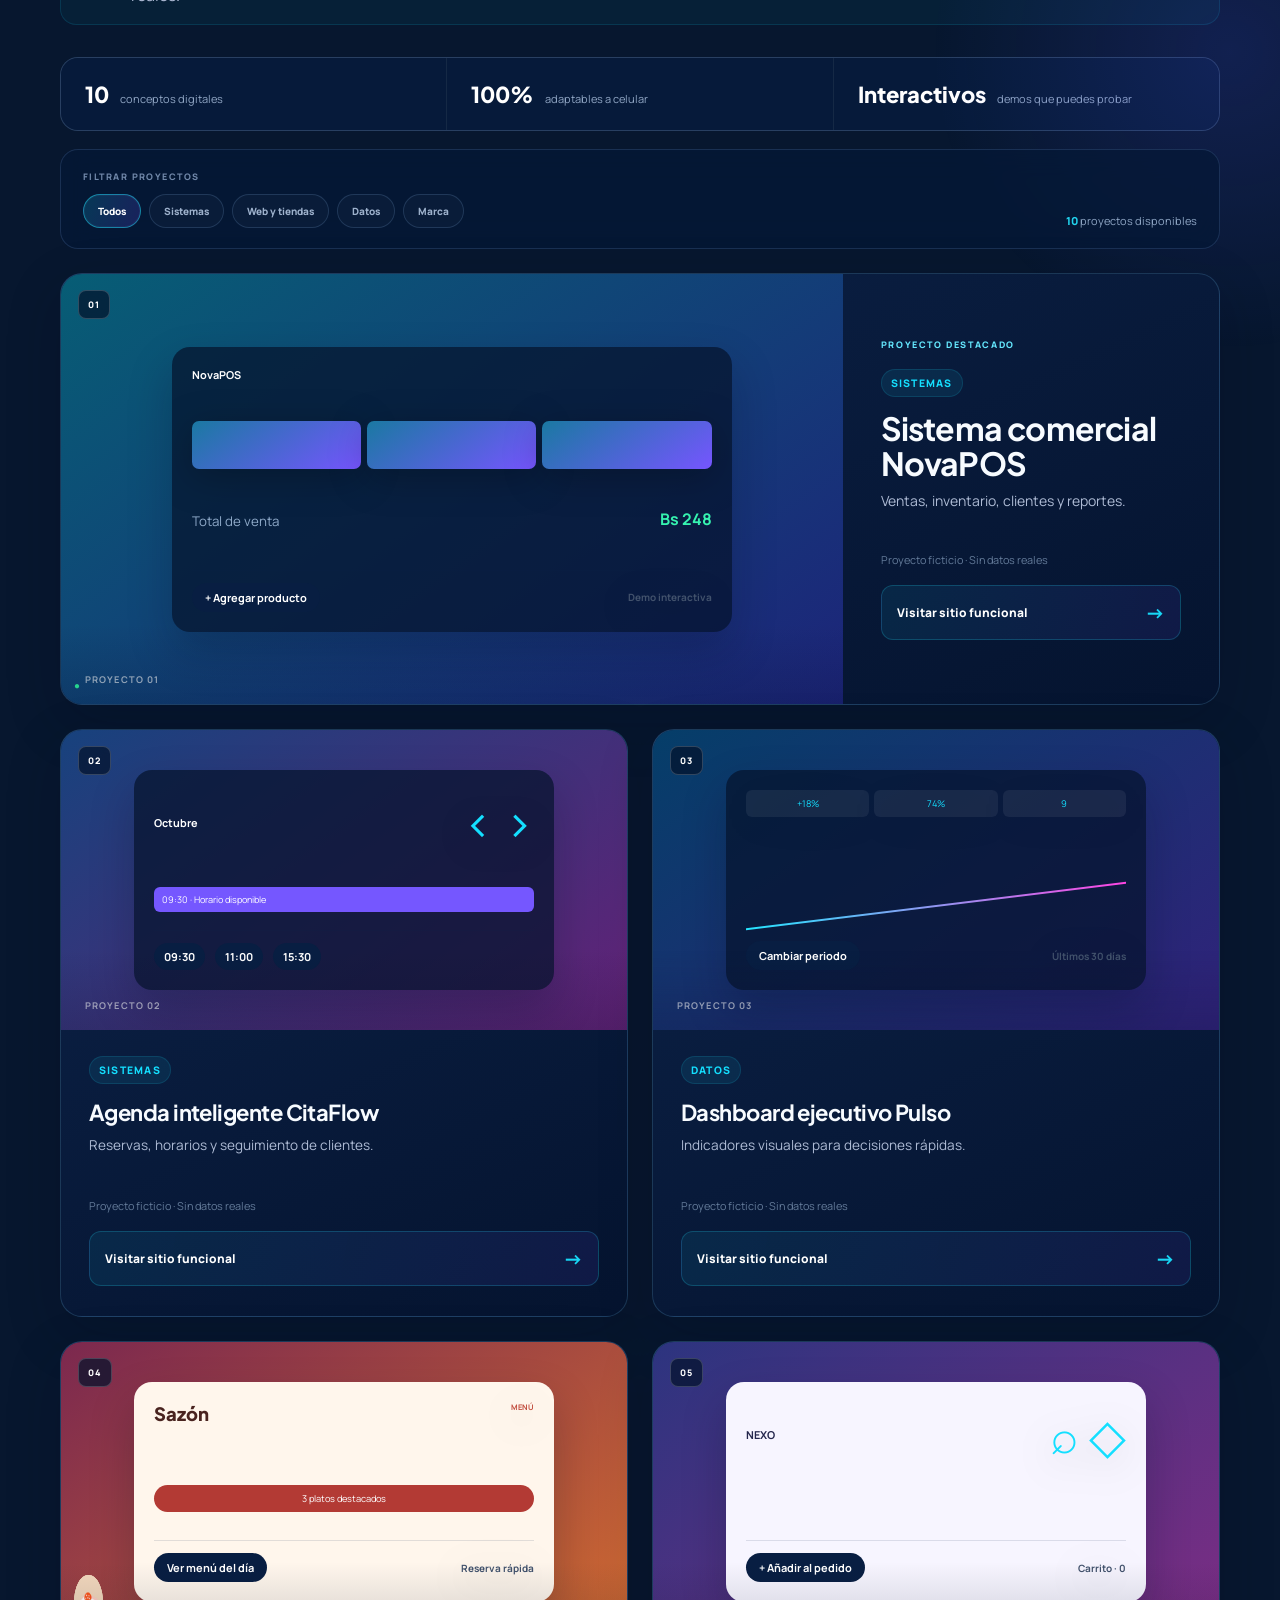
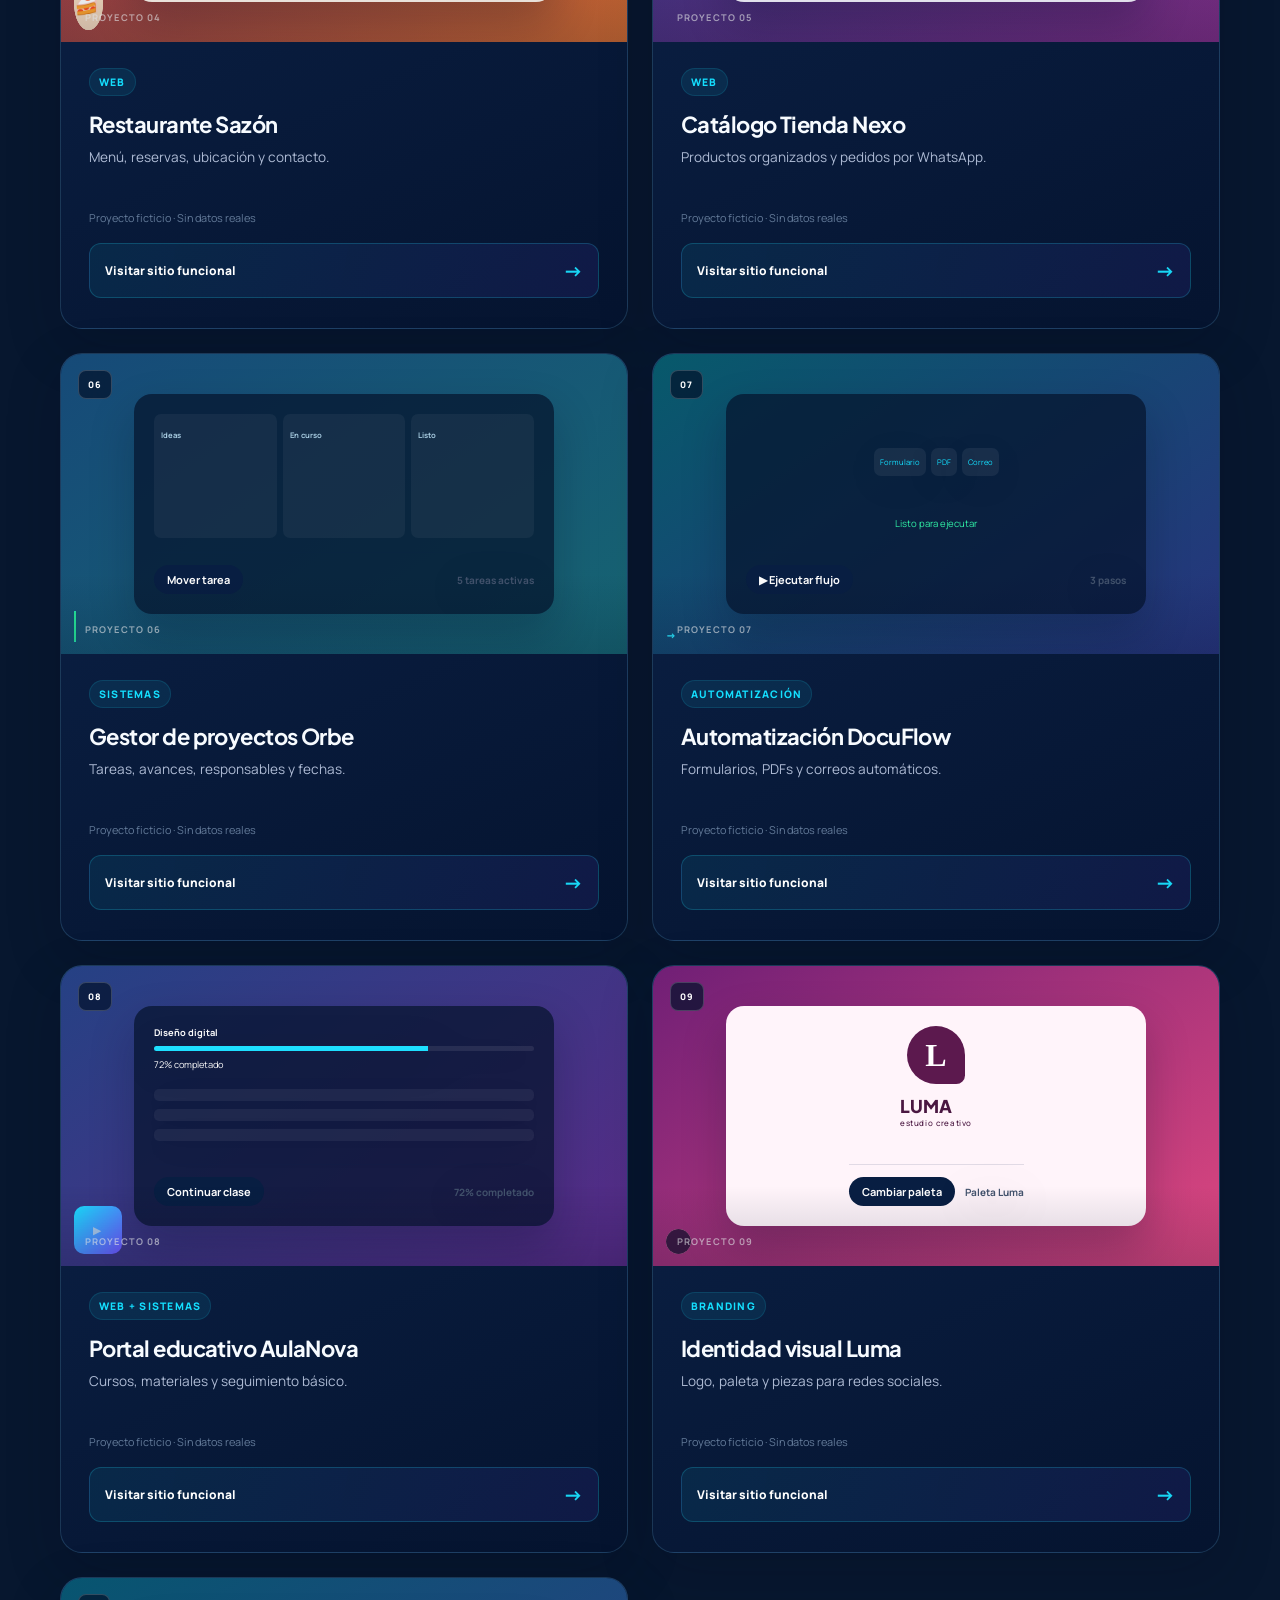
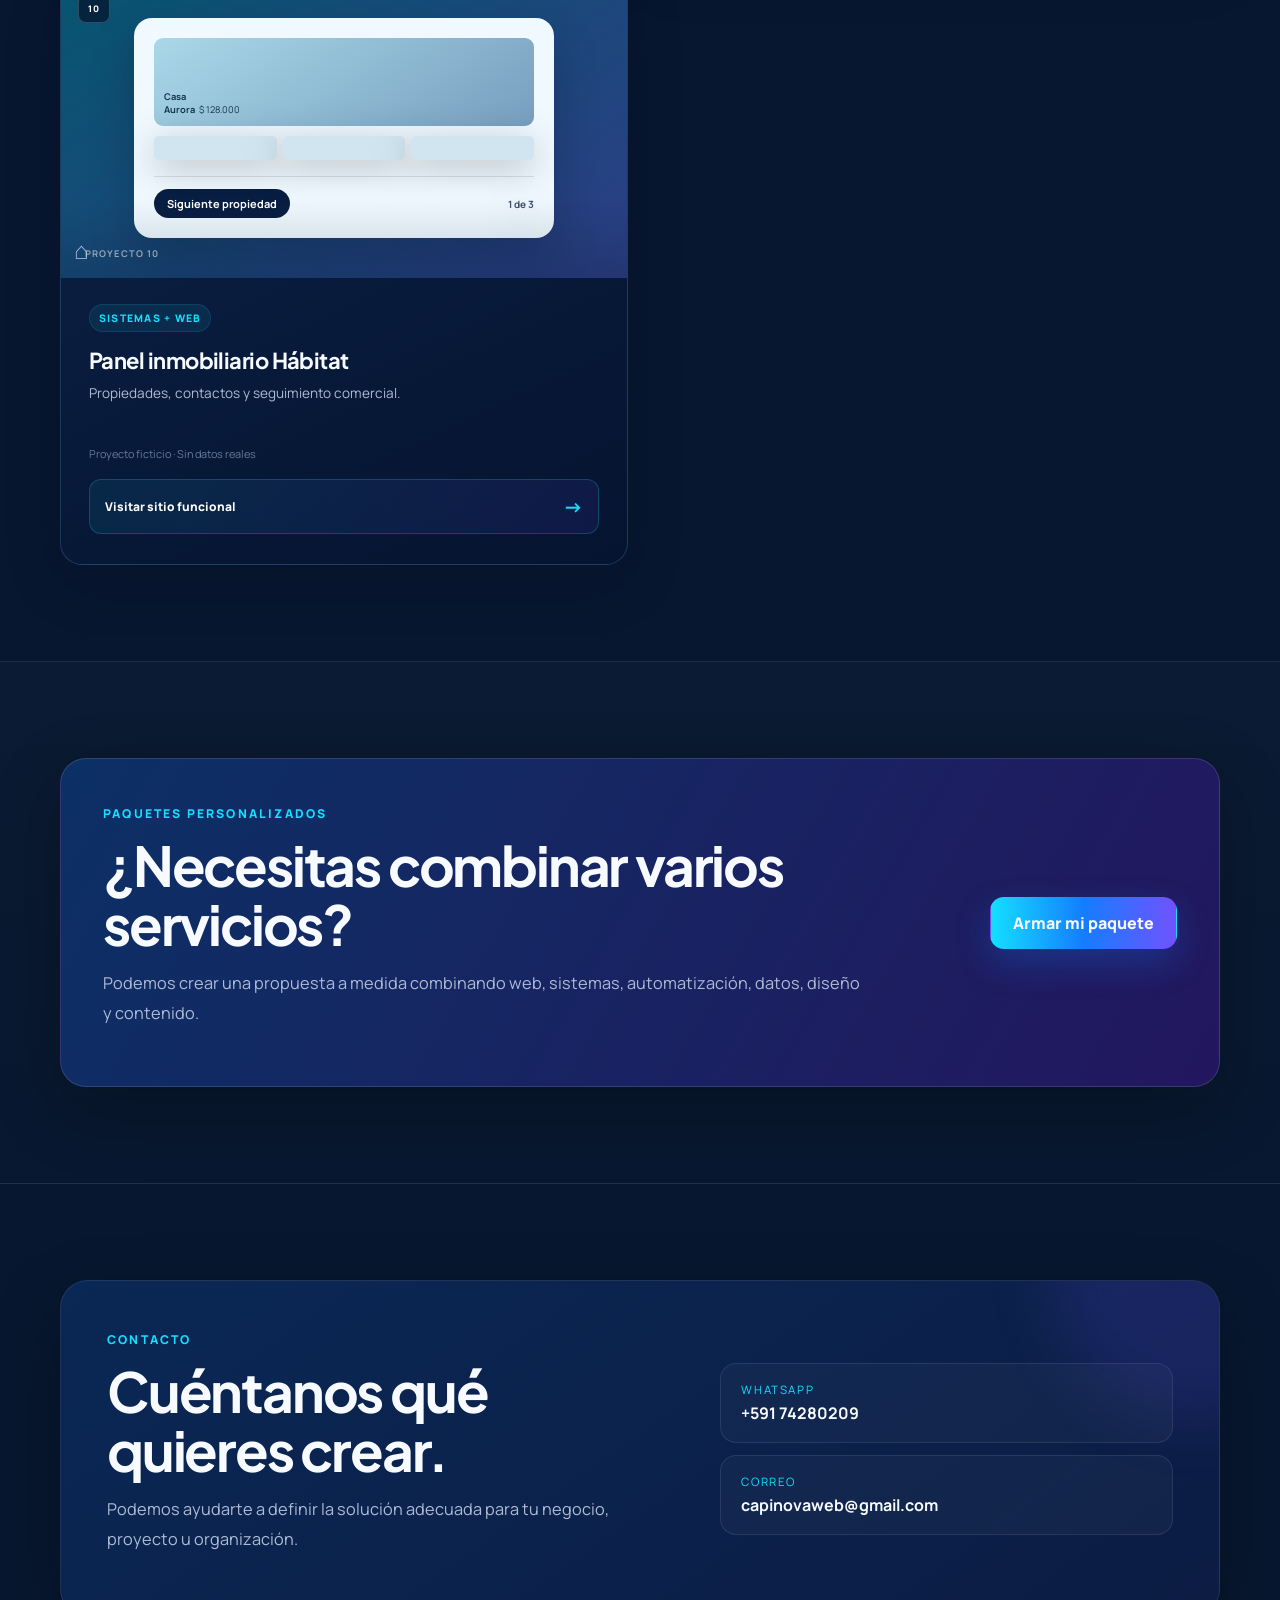
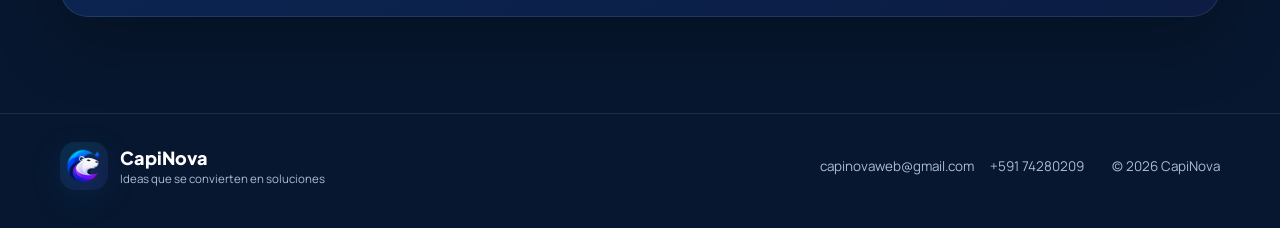
==== commit e0a374cf: "Connect portfolio to cache-safe full sites" ====
--- a/index.html
+++ b/index.html
@@ -13,7 +13,7 @@
   <link rel="preconnect" href="https://fonts.googleapis.com">
   <link rel="preconnect" href="https://fonts.gstatic.com" crossorigin>
   <link href="https://fonts.googleapis.com/css2?family=Manrope:wght@400;500;600;700;800&family=Plus+Jakarta+Sans:wght@600;700;800&display=swap" rel="stylesheet">
-  <link rel="stylesheet" href="style.css?v=20261014-1100">
+  <link rel="stylesheet" href="style.css?v=20261014-1120">
 </head>
 <body>
   <div class="page-glow glow-one"></div>
@@ -297,43 +297,43 @@
         <div class="portfolio-grid demo-grid">
           <article class="demo-card project-pos featured-project" data-portfolio-category="system">
             <div class="demo-visual visual-pos"><div class="project-mini"><div class="mini-pos-head"><b>NovaPOS</b><i>●</i></div><div class="mini-products"><span></span><span></span><span></span></div><div class="mini-total"><small>Total de venta</small><strong data-demo-output>Bs 248</strong></div><div class="live-demo-controls"><button type="button" data-live-demo="pos" onclick="event.stopImmediatePropagation();const o=this.closest('.demo-card').querySelector('[data-demo-output]');o.textContent='Bs '+(Number(o.textContent.replace(/\D/g,''))+36)">+ Agregar producto</button><span>Demo interactiva</span></div></div><em>PROYECTO 01</em></div>
-            <div class="demo-copy"><span>SISTEMAS</span><h3>Sistema comercial NovaPOS</h3><p>Ventas, inventario, clientes y reportes.</p><small>Proyecto ficticio · Sin datos reales</small><a class="project-open-link" href="./proyecto.html?id=1&mode=full">Visitar sitio funcional <span>→</span></a></div>
+            <div class="demo-copy"><span>SISTEMAS</span><h3>Sistema comercial NovaPOS</h3><p>Ventas, inventario, clientes y reportes.</p><small>Proyecto ficticio · Sin datos reales</small><a class="project-open-link" href="./sitio.html?id=1&mode=full">Visitar sitio funcional <span>→</span></a></div>
           </article>
           <article class="demo-card project-calendar" data-portfolio-category="system">
             <div class="demo-visual visual-calendar"><div class="project-mini"><div class="mini-cal-head"><b>Octubre</b><span>‹ ›</span></div><div class="mini-cal-grid"><i></i><i></i><i></i><i></i><i></i><i></i><i></i><i></i><i></i><i></i><i></i><i></i><i></i><i></i><i></i><i></i><i></i><i></i><i></i><i></i><i></i></div><div class="mini-appointment" data-demo-output>09:30 · Horario disponible</div><div class="live-demo-controls time-choices"><button type="button" data-live-demo="calendar" onclick="event.stopImmediatePropagation();const c=this.closest('.demo-card');c.querySelectorAll('[data-live-demo=calendar]').forEach(b=>b.classList.toggle('is-active',b===this));c.querySelector('[data-demo-output]').textContent=this.dataset.value+' · Cita seleccionada'" data-value="09:30">09:30</button><button type="button" data-live-demo="calendar" onclick="event.stopImmediatePropagation();const c=this.closest('.demo-card');c.querySelectorAll('[data-live-demo=calendar]').forEach(b=>b.classList.toggle('is-active',b===this));c.querySelector('[data-demo-output]').textContent=this.dataset.value+' · Cita seleccionada'" data-value="11:00">11:00</button><button type="button" data-live-demo="calendar" onclick="event.stopImmediatePropagation();const c=this.closest('.demo-card');c.querySelectorAll('[data-live-demo=calendar]').forEach(b=>b.classList.toggle('is-active',b===this));c.querySelector('[data-demo-output]').textContent=this.dataset.value+' · Cita seleccionada'" data-value="15:30">15:30</button></div></div><em>PROYECTO 02</em></div>
-            <div class="demo-copy"><span>SISTEMAS</span><h3>Agenda inteligente CitaFlow</h3><p>Reservas, horarios y seguimiento de clientes.</p><small>Proyecto ficticio · Sin datos reales</small><a class="project-open-link" href="./proyecto.html?id=2&mode=full">Visitar sitio funcional <span>→</span></a></div>
+            <div class="demo-copy"><span>SISTEMAS</span><h3>Agenda inteligente CitaFlow</h3><p>Reservas, horarios y seguimiento de clientes.</p><small>Proyecto ficticio · Sin datos reales</small><a class="project-open-link" href="./sitio.html?id=2&mode=full">Visitar sitio funcional <span>→</span></a></div>
           </article>
           <article class="demo-card project-analytics" data-portfolio-category="data">
             <div class="demo-visual visual-analytics"><div class="project-mini"><div class="mini-kpis"><span>+18%</span><span>74%</span><span>9</span></div><div class="mini-bars"><i></i><i></i><i></i><i></i><i></i><i></i></div><div class="mini-line"></div><div class="live-demo-controls"><button type="button" data-live-demo="analytics" onclick="event.stopImmediatePropagation();const o=this.closest('.demo-card').querySelector('[data-demo-output]');o.textContent=o.textContent==='Esta semana'?'Este trimestre':'Esta semana'">Cambiar periodo</button><span data-demo-output>Últimos 30 días</span></div></div><em>PROYECTO 03</em></div>
-            <div class="demo-copy"><span>DATOS</span><h3>Dashboard ejecutivo Pulso</h3><p>Indicadores visuales para decisiones rápidas.</p><small>Proyecto ficticio · Sin datos reales</small><a class="project-open-link" href="./proyecto.html?id=3&mode=full">Visitar sitio funcional <span>→</span></a></div>
+            <div class="demo-copy"><span>DATOS</span><h3>Dashboard ejecutivo Pulso</h3><p>Indicadores visuales para decisiones rápidas.</p><small>Proyecto ficticio · Sin datos reales</small><a class="project-open-link" href="./sitio.html?id=3&mode=full">Visitar sitio funcional <span>→</span></a></div>
           </article>
           <article class="demo-card project-restaurant" data-portfolio-category="web">
             <div class="demo-visual visual-restaurant"><div class="project-mini"><div class="mini-food-title">Sazón<span>MENÚ</span></div><div class="mini-dishes"><i>🍲</i><i>🥗</i><i>🍰</i></div><div class="mini-reserve" data-demo-output>3 platos destacados</div><div class="live-demo-controls"><button type="button" data-live-demo="restaurant" onclick="event.stopImmediatePropagation();this.closest('.demo-card').querySelector('[data-demo-output]').textContent='Menú del día disponible'">Ver menú del día</button><span>Reserva rápida</span></div></div><em>PROYECTO 04</em></div>
-            <div class="demo-copy"><span>WEB</span><h3>Restaurante Sazón</h3><p>Menú, reservas, ubicación y contacto.</p><small>Proyecto ficticio · Sin datos reales</small><a class="project-open-link" href="./proyecto.html?id=4&mode=full">Visitar sitio funcional <span>→</span></a></div>
+            <div class="demo-copy"><span>WEB</span><h3>Restaurante Sazón</h3><p>Menú, reservas, ubicación y contacto.</p><small>Proyecto ficticio · Sin datos reales</small><a class="project-open-link" href="./sitio.html?id=4&mode=full">Visitar sitio funcional <span>→</span></a></div>
           </article>
           <article class="demo-card project-shop" data-portfolio-category="web">
             <div class="demo-visual visual-shop"><div class="project-mini"><div class="mini-shop-head"><b>NEXO</b><span>⌕  ◇</span></div><div class="mini-shop-grid"><i></i><i></i><i></i><i></i></div><div class="live-demo-controls"><button type="button" data-live-demo="shop" onclick="event.stopImmediatePropagation();const o=this.closest('.demo-card').querySelector('[data-demo-output]');o.textContent='Carrito · '+(Number(o.textContent.split('·')[1])+1)">+ Añadir al pedido</button><span data-demo-output>Carrito · 0</span></div></div><em>PROYECTO 05</em></div>
-            <div class="demo-copy"><span>WEB</span><h3>Catálogo Tienda Nexo</h3><p>Productos organizados y pedidos por WhatsApp.</p><small>Proyecto ficticio · Sin datos reales</small><a class="project-open-link" href="./proyecto.html?id=5&mode=full">Visitar sitio funcional <span>→</span></a></div>
+            <div class="demo-copy"><span>WEB</span><h3>Catálogo Tienda Nexo</h3><p>Productos organizados y pedidos por WhatsApp.</p><small>Proyecto ficticio · Sin datos reales</small><a class="project-open-link" href="./sitio.html?id=5&mode=full">Visitar sitio funcional <span>→</span></a></div>
           </article>
           <article class="demo-card project-kanban" data-portfolio-category="system">
             <div class="demo-visual visual-kanban"><div class="project-mini"><div class="mini-board"><div><b>Ideas</b><i></i><i></i></div><div><b>En curso</b><i></i><i></i></div><div><b>Listo</b><i></i></div></div><div class="live-demo-controls"><button type="button" data-live-demo="kanban" onclick="event.stopImmediatePropagation();const o=this.closest('.demo-card').querySelector('[data-demo-output]');o.textContent='4 tareas activas'">Mover tarea</button><span data-demo-output>5 tareas activas</span></div></div><em>PROYECTO 06</em></div>
-            <div class="demo-copy"><span>SISTEMAS</span><h3>Gestor de proyectos Orbe</h3><p>Tareas, avances, responsables y fechas.</p><small>Proyecto ficticio · Sin datos reales</small><a class="project-open-link" href="./proyecto.html?id=6&mode=full">Visitar sitio funcional <span>→</span></a></div>
+            <div class="demo-copy"><span>SISTEMAS</span><h3>Gestor de proyectos Orbe</h3><p>Tareas, avances, responsables y fechas.</p><small>Proyecto ficticio · Sin datos reales</small><a class="project-open-link" href="./sitio.html?id=6&mode=full">Visitar sitio funcional <span>→</span></a></div>
           </article>
           <article class="demo-card project-flow" data-portfolio-category="system">
             <div class="demo-visual visual-flow"><div class="project-mini"><div class="mini-flow"><span>Formulario</span><i>→</i><span>PDF</span><i>→</i><span>Correo</span></div><div class="mini-flow-status" data-demo-output>Listo para ejecutar</div><div class="live-demo-controls"><button type="button" data-live-demo="flow" onclick="event.stopImmediatePropagation();const o=this.closest('.demo-card').querySelector('[data-demo-output]');o.textContent='Procesando…';setTimeout(()=>o.textContent='✓ Flujo completado',700)">▶ Ejecutar flujo</button><span>3 pasos</span></div></div><em>PROYECTO 07</em></div>
-            <div class="demo-copy"><span>AUTOMATIZACIÓN</span><h3>Automatización DocuFlow</h3><p>Formularios, PDFs y correos automáticos.</p><small>Proyecto ficticio · Sin datos reales</small><a class="project-open-link" href="./proyecto.html?id=7&mode=full">Visitar sitio funcional <span>→</span></a></div>
+            <div class="demo-copy"><span>AUTOMATIZACIÓN</span><h3>Automatización DocuFlow</h3><p>Formularios, PDFs y correos automáticos.</p><small>Proyecto ficticio · Sin datos reales</small><a class="project-open-link" href="./sitio.html?id=7&mode=full">Visitar sitio funcional <span>→</span></a></div>
           </article>
           <article class="demo-card project-learning" data-portfolio-category="web">
             <div class="demo-visual visual-learning"><div class="project-mini"><div class="mini-course"><i>▶</i><div><b>Diseño digital</b><span></span><small>72% completado</small></div></div><div class="mini-lessons"><span></span><span></span><span></span></div><div class="live-demo-controls"><button type="button" data-live-demo="learning" onclick="event.stopImmediatePropagation();const o=this.closest('.demo-card').querySelector('[data-demo-output]');o.textContent=Math.min(100,Number(o.textContent.replace(/\D/g,''))+7)+'% completado'">Continuar clase</button><span data-demo-output>72% completado</span></div></div><em>PROYECTO 08</em></div>
-            <div class="demo-copy"><span>WEB + SISTEMAS</span><h3>Portal educativo AulaNova</h3><p>Cursos, materiales y seguimiento básico.</p><small>Proyecto ficticio · Sin datos reales</small><a class="project-open-link" href="./proyecto.html?id=8&mode=full">Visitar sitio funcional <span>→</span></a></div>
+            <div class="demo-copy"><span>WEB + SISTEMAS</span><h3>Portal educativo AulaNova</h3><p>Cursos, materiales y seguimiento básico.</p><small>Proyecto ficticio · Sin datos reales</small><a class="project-open-link" href="./sitio.html?id=8&mode=full">Visitar sitio funcional <span>→</span></a></div>
           </article>
           <article class="demo-card project-brand" data-portfolio-category="brand">
             <div class="demo-visual visual-brand"><div class="project-mini"><div class="mini-logo-mark">L</div><div class="mini-brand-name">LUMA<small>estudio creativo</small></div><div class="mini-swatches"><i></i><i></i><i></i><i></i></div><div class="live-demo-controls"><button type="button" data-live-demo="brand" onclick="event.stopImmediatePropagation();const c=this.closest('.demo-card');c.classList.toggle('palette-alt');c.querySelector('[data-demo-output]').textContent=c.classList.contains('palette-alt')?'Paleta Terracota':'Paleta Luma'">Cambiar paleta</button><span data-demo-output>Paleta Luma</span></div></div><em>PROYECTO 09</em></div>
-            <div class="demo-copy"><span>BRANDING</span><h3>Identidad visual Luma</h3><p>Logo, paleta y piezas para redes sociales.</p><small>Proyecto ficticio · Sin datos reales</small><a class="project-open-link" href="./proyecto.html?id=9&mode=full">Visitar sitio funcional <span>→</span></a></div>
+            <div class="demo-copy"><span>BRANDING</span><h3>Identidad visual Luma</h3><p>Logo, paleta y piezas para redes sociales.</p><small>Proyecto ficticio · Sin datos reales</small><a class="project-open-link" href="./sitio.html?id=9&mode=full">Visitar sitio funcional <span>→</span></a></div>
           </article>
           <article class="demo-card project-estate" data-portfolio-category="web">
             <div class="demo-visual visual-estate"><div class="project-mini"><div class="mini-property-main"><i>⌂</i><b>Casa Aurora</b><small>$ 128.000</small></div><div class="mini-property-row"><span></span><span></span><span></span></div><div class="live-demo-controls"><button type="button" data-live-demo="estate" onclick="event.stopImmediatePropagation();const c=this.closest('.demo-card'),o=c.querySelector('[data-demo-output]'),n=Number(o.textContent[0])%3+1,names=['Casa Aurora','Loft Central','Residencia Norte'];c.querySelector('.mini-property-main b').textContent=names[n-1];o.textContent=n+' de 3'">Siguiente propiedad</button><span data-demo-output>1 de 3</span></div></div><em>PROYECTO 10</em></div>
-            <div class="demo-copy"><span>SISTEMAS + WEB</span><h3>Panel inmobiliario Hábitat</h3><p>Propiedades, contactos y seguimiento comercial.</p><small>Proyecto ficticio · Sin datos reales</small><a class="project-open-link" href="./proyecto.html?id=10&mode=full">Visitar sitio funcional <span>→</span></a></div>
+            <div class="demo-copy"><span>SISTEMAS + WEB</span><h3>Panel inmobiliario Hábitat</h3><p>Propiedades, contactos y seguimiento comercial.</p><small>Proyecto ficticio · Sin datos reales</small><a class="project-open-link" href="./sitio.html?id=10&mode=full">Visitar sitio funcional <span>→</span></a></div>
           </article>
         </div>
       </div>
@@ -418,6 +418,6 @@
     </div>
   </footer>
 
-  <script src="script.js?v=20261014-1100"></script>
+  <script src="script.js?v=20261014-1120"></script>
 </body>
 </html>
--- a/style.css
+++ b/style.css
@@ -178,3 +178,12 @@
 @keyframes portfolioReveal{from{opacity:0;transform:translateY(12px)}to{opacity:1;transform:none}}
 @media(max-width:900px){.featured-project{grid-template-columns:1fr}.featured-project .demo-visual{min-height:330px}.featured-project .demo-copy{padding:28px}.portfolio-proof{grid-template-columns:1fr 1fr 1fr}.portfolio-proof div{display:grid;gap:4px}.portfolio-toolbar{align-items:flex-start;flex-direction:column}.portfolio-toolbar>p{align-self:flex-end}}
 @media(max-width:560px){.portfolio-proof{grid-template-columns:1fr}.portfolio-proof div{display:flex;padding:16px 18px}.portfolio-toolbar{padding:17px}.portfolio-filters{display:grid;grid-template-columns:1fr 1fr;width:100%}.portfolio-filter{text-align:center}.featured-project .demo-visual{min-height:285px}.featured-project .project-mini{min-height:215px}.featured-project .demo-copy{padding:24px 22px}.featured-project .demo-copy h3{font-size:25px}.demo-copy h3{font-size:20px}}
+
+
+/* Premium live-site presentation — v1100 */
+.demo-visual:before{content:"● SITIO FUNCIONAL";position:absolute;z-index:4;right:18px;top:17px;padding:7px 10px;border:1px solid rgba(116,242,207,.26);border-radius:999px;background:rgba(4,23,43,.8);backdrop-filter:blur(9px);color:#6ff0c3;font:800 8px Manrope;letter-spacing:.13em}
+.demo-card:hover .demo-visual .project-mini{transform:translateY(-4px) scale(1.01);box-shadow:0 28px 70px rgba(0,5,25,.36)}
+.demo-visual .project-mini{transition:transform .3s ease,box-shadow .3s ease}
+.project-open-link{border:1px solid rgba(35,213,243,.22);background:linear-gradient(100deg,rgba(17,205,235,.09),rgba(111,76,255,.1));padding:13px 15px;border-radius:12px;margin-top:18px}
+.project-open-link:hover{background:linear-gradient(100deg,rgba(17,205,235,.17),rgba(111,76,255,.18));border-color:rgba(35,213,243,.48)}
+@media(max-width:560px){.demo-visual:before{right:13px;top:13px;font-size:7px}.project-open-link{padding:12px 14px}}
